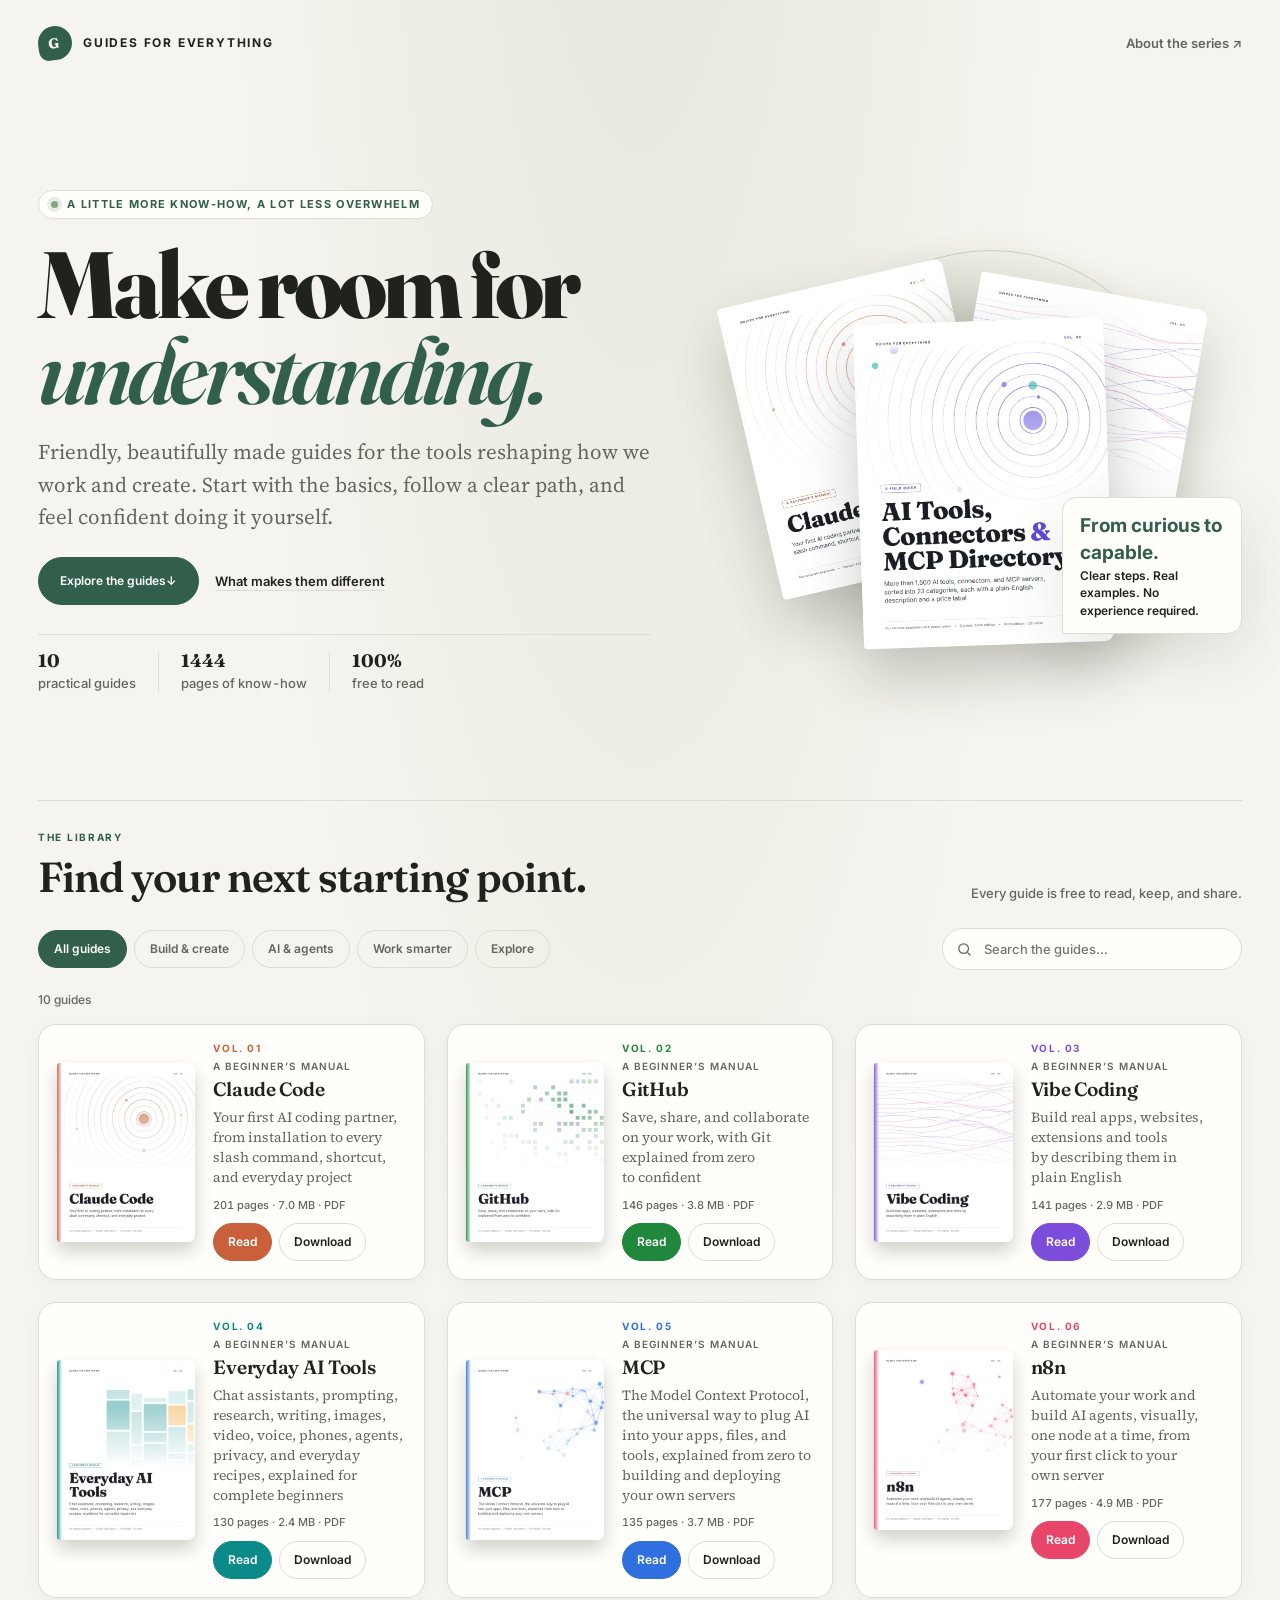
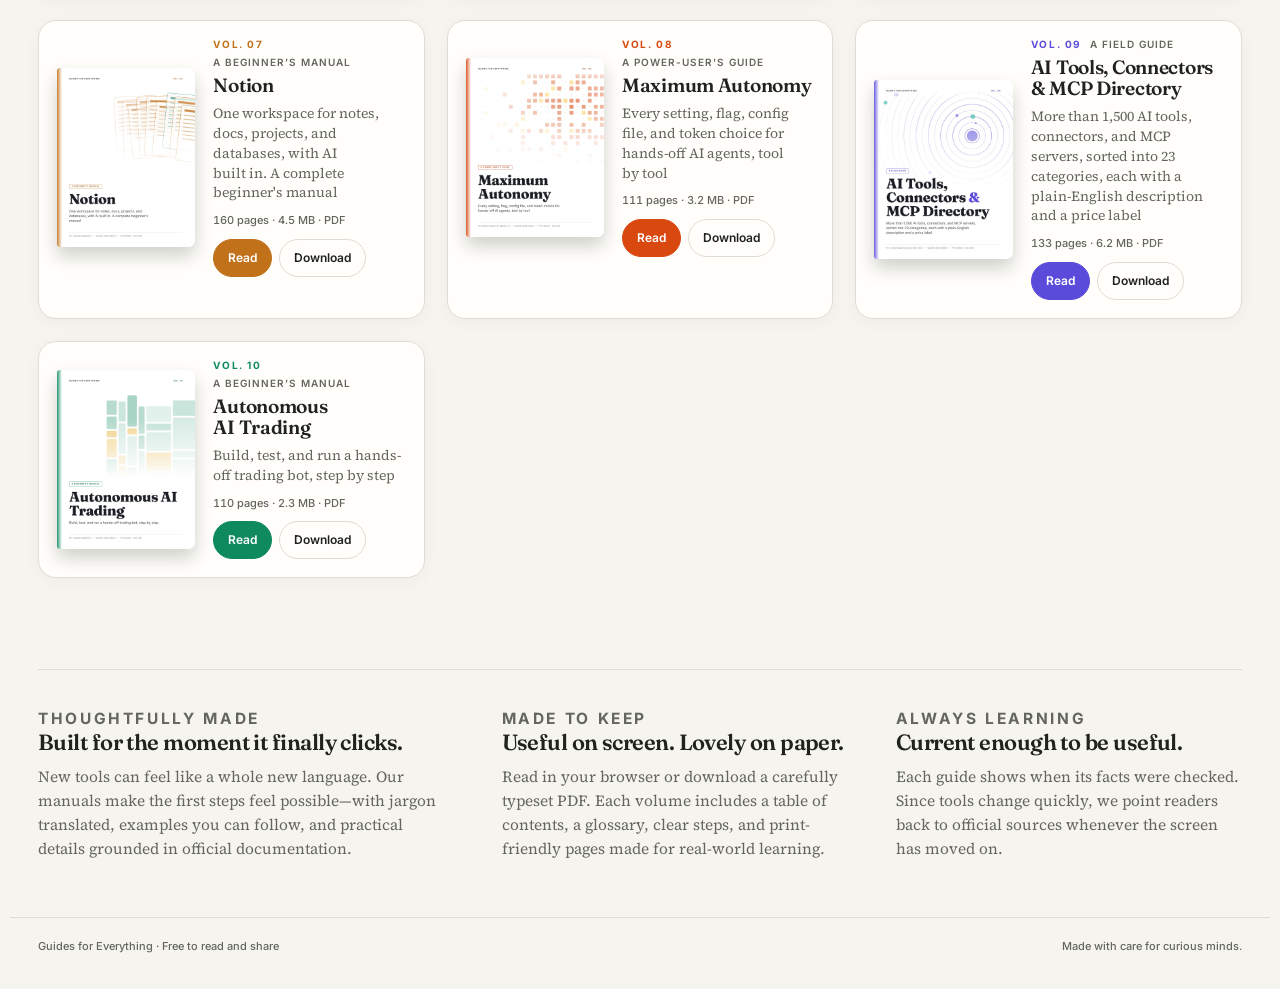
==== index.html @ a927f1b0 "Design a polished manual library site Co-authored-by: Copilot App <223556219+Copilot@users.noreply.g" ====
<!doctype html>
<html lang="en">
<head>
<meta charset="utf-8">
<meta name="viewport" content="width=device-width, initial-scale=1, viewport-fit=cover">
<title>Guides for Everything</title>
<meta name="claude:viewport-fit-sides" content="cover">
<meta name="description" content="Free, print-ready beginner manuals for Claude Code, GitHub, vibe coding, AI tools, MCP, n8n, Notion, autonomous AI trading, and more.">
<link rel="preconnect" href="https://fonts.googleapis.com">
<link rel="preconnect" href="https://fonts.gstatic.com" crossorigin>
<link rel="stylesheet" href="https://fonts.googleapis.com/css2?family=Fraunces:opsz,wght@9..144,600;9..144,800&family=Inter:wght@400;500;600;700&family=Source+Serif+4:opsz,wght@8..60,400;8..60,600&display=swap">
<style>
/* Layout: a bookshop shelf. The printed covers lead, in volume order, over a slim colophon.
   Generated by build.mjs from templates/site.html; edit the template, not index.html. */
:root {
  --paper: #eef0f4;
  --shelf: #ffffff;
  --ink: #15171d;
  --ink-2: #4b5160;
  --rule: #d8dbe3;
  --accent: #3e4fd6;
  --shadow: 0 1px 2px rgba(20, 24, 40, .10), 0 10px 24px -8px rgba(20, 24, 40, .28);
  --display: 'Fraunces', 'Source Serif 4', Georgia, serif;
  --body: 'Source Serif 4', Georgia, serif;
  --ui: 'Inter', system-ui, -apple-system, 'Segoe UI', sans-serif;
  color-scheme: light;
}
@media (prefers-color-scheme: dark) {
  :root:not([data-theme="light"]) {
    --paper: #0f1116; --shelf: #171a22; --ink: #eceef3; --ink-2: #a7adbb; --rule: #2a2f3b; --accent: #8f9bff;
    --shadow: 0 1px 2px rgba(0, 0, 0, .5), 0 14px 30px -10px rgba(0, 0, 0, .8);
    color-scheme: dark;
  }
}
:root[data-theme="dark"] {
  --paper: #0f1116; --shelf: #171a22; --ink: #eceef3; --ink-2: #a7adbb; --rule: #2a2f3b; --accent: #8f9bff;
  --shadow: 0 1px 2px rgba(0, 0, 0, .5), 0 14px 30px -10px rgba(0, 0, 0, .8);
  color-scheme: dark;
}

* { box-sizing: border-box; }
html { -webkit-text-size-adjust: 100%; }
body {
  margin: 0;
  background: var(--paper);
  color: var(--ink);
  font: 400 17px/1.55 var(--body);
}
a { color: inherit; }
.wrap {
  max-width: 1180px;
  margin: 0 auto;
  padding-left: max(20px, env(safe-area-inset-left, 0px));
  padding-right: max(20px, env(safe-area-inset-right, 0px));
}

/* ---------------------------------------------------------------- header */
.masthead { padding-block: 56px 28px; display: grid; gap: 18px; }
.series {
  margin: 0;
  font: 700 12px/1 var(--ui);
  letter-spacing: .22em;
  text-transform: uppercase;
  color: var(--accent);
}
h1 {
  margin: 0;
  font: 800 clamp(40px, 7vw, 76px)/.98 var(--display);
  letter-spacing: -.02em;
  text-wrap: balance;
}
.lede { margin: 0; max-width: 40em; font-size: 19px; color: var(--ink-2); text-wrap: pretty; }
.colophon-line {
  display: flex; flex-wrap: wrap; gap: 6px 18px;
  margin: 6px 0 0; padding: 0; list-style: none;
  font: 500 13px/1.4 var(--ui); color: var(--ink-2);
  font-variant-numeric: tabular-nums;
}
.colophon-line li { display: flex; align-items: center; gap: 8px; }
.colophon-line li + li::before { content: ''; width: 4px; height: 4px; border-radius: 50%; background: var(--rule); margin-right: 10px; }
.colophon-line b { color: var(--ink); font-weight: 700; }

/* ----------------------------------------------------------------- shelf */
.shelf-head {
  display: flex; align-items: baseline; justify-content: space-between; gap: 12px; flex-wrap: wrap;
  padding-top: 18px; border-top: 1px solid var(--rule);
}
h2 { margin: 0; font: 600 22px/1.2 var(--display); }
.shelf-note { margin: 0; font: 500 13px/1.4 var(--ui); color: var(--ink-2); }
.shelf {
  list-style: none; margin: 22px 0 0; padding: 0;
  display: grid; gap: 48px 36px;
  grid-template-columns: repeat(3, minmax(0, 1fr));
}
.book { display: grid; gap: 14px; align-content: start; min-width: 0; }
.cover {
  display: block; position: relative;
  aspect-ratio: 8.5 / 11; max-width: 100%;
  border-radius: 3px 5px 5px 3px;
  overflow: hidden;
  box-shadow: var(--shadow);
  transition: transform .25s ease, box-shadow .25s ease;
}
.cover::before {
  /* the booklet's spine edge, in the manual's own colour */
  content: ''; position: absolute; inset: 0 auto 0 0; width: 5px;
  background: linear-gradient(to right, var(--book), transparent);
  opacity: .9;
}
.cover img { display: block; width: 100%; height: 100%; object-fit: cover; }
.cover:hover, .cover:focus-visible { transform: translateY(-4px) rotate(-.6deg); }
.cover:focus-visible { outline: 3px solid var(--book); outline-offset: 4px; }
.book-text { display: grid; gap: 6px; }
.vol {
  margin: 0; display: flex; gap: 10px; align-items: baseline;
  font: 700 11.5px/1 var(--ui); letter-spacing: .16em; text-transform: uppercase;
  color: var(--book);
}
.vol span { color: var(--ink-2); font-weight: 600; letter-spacing: .1em; }
h3 { margin: 0; font: 600 23px/1.15 var(--display); text-wrap: balance; }
.sub { margin: 0; font-size: 15.5px; line-height: 1.45; color: var(--ink-2); text-wrap: pretty; }
.meta { margin: 2px 0 0; font: 500 12.5px/1.4 var(--ui); color: var(--ink-2); font-variant-numeric: tabular-nums; }
.actions { display: flex; gap: 8px; flex-wrap: wrap; margin-top: 6px; }
.btn {
  display: inline-flex; align-items: center; justify-content: center;
  min-height: 38px; padding: 0 16px;
  border-radius: 999px;
  border: 1.5px solid var(--rule);
  background: var(--shelf);
  font: 600 14px/1 var(--ui);
  text-decoration: none;
  transition: border-color .15s ease, background .15s ease;
}
.btn:hover { border-color: var(--book); }
.btn.primary { background: var(--book); border-color: var(--book); color: #fff; }
.btn.primary:hover { filter: brightness(1.08); }
.btn:focus-visible { outline: 3px solid var(--book); outline-offset: 2px; }

/* ------------------------------------------------------------- colophon */
.notes {
  margin-top: 72px; padding-block: 36px 56px;
  border-top: 1px solid var(--rule);
  display: grid; gap: 28px 48px;
  grid-template-columns: repeat(auto-fit, minmax(260px, 1fr));
}
.notes section { min-width: 0; }
.notes h2 { font-size: 19px; margin-bottom: 8px; }
.notes p, .notes li { margin: 0; font-size: 15.5px; color: var(--ink-2); }
.notes ul { margin: 0; padding-left: 1.1em; display: grid; gap: 4px; }
code {
  font: 500 .86em/1 ui-monospace, 'SFMono-Regular', Menlo, Consolas, monospace;
  background: var(--shelf); border: 1px solid var(--rule); border-radius: 4px; padding: .12em .38em;
  overflow-wrap: anywhere;
}
.foot { padding-block: 0 40px; font: 500 12.5px/1.5 var(--ui); color: var(--ink-2); }

@media (max-width: 640px) {
  /* phones: a list, cover beside its details */
  .masthead { padding-block: 36px 20px; }
  .shelf { grid-template-columns: minmax(0, 1fr); gap: 28px; }
  .book { grid-template-columns: 112px minmax(0, 1fr); gap: 16px; align-items: start; }
  h3 { font-size: 20px; }
  .sub { font-size: 14.5px; }
  .vol { white-space: nowrap; }
  .vol span { display: none; }
  .colophon-line li + li::before { display: none; }
  .btn { padding: 0 14px; min-height: 36px; font-size: 13.5px; }
}
@media (prefers-reduced-motion: reduce) {
  .cover, .btn { transition: none; }
  .cover:hover, .cover:focus-visible { transform: none; }
}

/* A quiet, editorial reading room for the library. */
:root {
  --paper: #f6f4ef; --shelf: #fffefa; --ink: #20221d; --ink-2: #64665e;
  --rule: #deddd4; --accent: #315f4c; --accent-soft: #e5ede6;
  --shadow: 0 18px 60px rgba(39, 47, 37, .12);
}
@media (prefers-color-scheme: dark) {
  :root:not([data-theme="light"]) {
    --paper: #171b17; --shelf: #20251f; --ink: #f0efe5; --ink-2: #b3b7a9;
    --rule: #394238; --accent: #a5c8a9; --accent-soft: #29392e;
    --shadow: 0 18px 60px rgba(0, 0, 0, .34);
  }
}
:root[data-theme="dark"] {
  --paper: #171b17; --shelf: #20251f; --ink: #f0efe5; --ink-2: #b3b7a9;
  --rule: #394238; --accent: #a5c8a9; --accent-soft: #29392e;
  --shadow: 0 18px 60px rgba(0, 0, 0, .34);
}
html { scroll-behavior: smooth; scroll-padding-top: 24px; }
body { background-image: radial-gradient(ellipse at 50% -18%, rgba(174,192,161,.25), transparent 48%); }
.wrap { max-width: 1260px; padding-inline: max(28px, env(safe-area-inset-left, 0px)); }
.masthead { padding-block: 26px 54px; }
.topbar { display:flex; justify-content:space-between; align-items:center; gap:24px; }
.brand { display:inline-flex; align-items:center; gap:11px; text-decoration:none; font:700 12px/1 var(--ui); letter-spacing:.15em; text-transform:uppercase; }
.brand-mark { display:grid; place-items:center; width:34px; height:34px; border-radius:50% 50% 50% 10px; background:var(--accent); color:#fff; font:800 14px/1 var(--display); transform:rotate(-8deg); }
.top-link { color:var(--ink-2); font:600 13px/1 var(--ui); text-decoration:none; }
.top-link:hover { color:var(--accent); }
.hero { display:grid; grid-template-columns:minmax(0,1.1fr) minmax(300px,.9fr); align-items:center; gap:clamp(36px,7vw,100px); padding-block:clamp(56px,9vw,112px) 54px; }
.hero-copy { display:grid; gap:23px; align-content:center; }
.series { display:inline-flex; align-items:center; gap:9px; width:fit-content; margin:0; padding:8px 12px; border:1px solid var(--rule); border-radius:999px; background:var(--shelf); font:700 11px/1 var(--ui); letter-spacing:.12em; text-transform:uppercase; color:var(--accent); }
.series::before { content:''; width:7px; height:7px; border-radius:50%; background:#83a878; box-shadow:0 0 0 4px var(--accent-soft); }
h1 { max-width:780px; font-size:clamp(50px,7.4vw,94px); line-height:.91; letter-spacing:-.045em; }
.hero h1 em { color:var(--accent); font-weight:600; }
.lede { max-width:35em; font:400 clamp(18px,1.7vw,21px)/1.55 var(--body); }
.hero-actions { display:flex; align-items:center; gap:16px; flex-wrap:wrap; }
.hero-actions .btn { min-height:48px; padding-inline:21px; }
.hero-actions .btn.primary { color:#fff; background:var(--accent); border-color:var(--accent); }
.text-link { font:600 13px/1.4 var(--ui); text-decoration-color:var(--rule); text-underline-offset:4px; }
.text-link:hover { color:var(--accent); }
.colophon-line { gap:0; margin-top:6px; padding-top:17px; border-top:1px solid var(--rule); }
.colophon-line li { display:grid; gap:4px; padding-inline:22px; }
.colophon-line li:first-child { padding-left:0; }
.colophon-line li+li { border-left:1px solid var(--rule); }
.colophon-line li::before { display:none; }
.colophon-line b { color:var(--ink); font:700 18px/1 var(--display); font-variant-numeric:tabular-nums; }
.hero-art { position:relative; display:grid; place-items:center; min-height:460px; isolation:isolate; }
.hero-art::before { content:''; position:absolute; z-index:-1; width:min(36vw,430px); aspect-ratio:1; border-radius:50%; background:radial-gradient(circle,rgba(177,198,167,.5),rgba(177,198,167,.12) 60%,transparent 70%); }
.hero-art::after { content:''; position:absolute; z-index:-1; width:min(32vw,380px); aspect-ratio:1; border:1px solid rgba(92,117,83,.25); border-radius:50%; }
.hero-book { position:absolute; width:min(55%,230px); aspect-ratio:8.5/11; overflow:hidden; border-radius:4px 9px 9px 4px; background:var(--shelf); box-shadow:0 28px 58px rgba(30,42,27,.24); }
.hero-book img { display:block; width:100%; height:100%; object-fit:cover; }
.hero-book.one { z-index:1; transform:translate(-56%,-4%) rotate(-13deg); }
.hero-book.two { z-index:2; transform:translate(34%,-1%) rotate(10deg); }
.hero-book.three { z-index:3; width:min(60%,250px); transform:translate(-3%,13%) rotate(-2deg); }
.art-note { position:absolute; z-index:4; right:0; bottom:8%; max-width:180px; padding:14px 17px; border:1px solid var(--rule); border-radius:14px 14px 14px 3px; background:var(--shelf); box-shadow:var(--shadow); font:600 12px/1.45 var(--ui); }
.art-note strong { display:block; color:var(--accent); font-size:19px; }
.eyebrow { margin:0 0 9px; color:var(--accent); font:700 10px/1.2 var(--ui); letter-spacing:.17em; text-transform:uppercase; }
.library { padding-block:30px 16px; border-top:1px solid var(--rule); }
.shelf-head { align-items:end; padding:0; border:0; }
h2 { font-size:clamp(28px,4vw,42px); letter-spacing:-.025em; }
.discovery { display:flex; justify-content:space-between; align-items:center; flex-wrap:wrap; gap:18px; padding-block:26px 22px; }
.filters { display:flex; gap:7px; flex-wrap:wrap; }
.filter { min-height:38px; padding:0 15px; border:1px solid var(--rule); border-radius:999px; color:var(--ink-2); background:transparent; font:600 12px/1 var(--ui); cursor:pointer; }
.filter:hover { border-color:var(--accent); color:var(--accent); }
.filter[aria-pressed="true"] { color:var(--shelf); border-color:var(--accent); background:var(--accent); }
.search { position:relative; display:flex; align-items:center; width:min(100%,300px); }
.search svg { position:absolute; left:14px; width:17px; height:17px; color:var(--ink-2); pointer-events:none; }
.search input { width:100%; min-height:42px; padding:0 14px 0 41px; border:1px solid var(--rule); border-radius:999px; color:var(--ink); background:var(--shelf); font:500 13px/1 var(--ui); }
.search input:focus-visible { outline:3px solid var(--accent-soft); outline-offset:2px; border-color:var(--accent); }
.results { min-height:1.4em; margin:0 0 15px; color:var(--ink-2); font:500 12px/1.4 var(--ui); }
.shelf { grid-template-columns:repeat(3,minmax(0,1fr)); gap:22px; margin-top:0; }
.book { display:grid; grid-template-columns:minmax(98px,.72fr) minmax(0,1fr); align-items:center; gap:18px; padding:18px; border:1px solid var(--rule); border-radius:18px; background:var(--shelf); box-shadow:0 4px 18px rgba(38,42,33,.035); transition:border-color .2s ease,transform .2s ease,box-shadow .2s ease; }
.book:hover { border-color:color-mix(in srgb,var(--book) 45%,var(--rule)); transform:translateY(-3px); box-shadow:0 16px 36px rgba(38,42,33,.09); }
.book[hidden] { display:none; }
.cover { align-self:center; border-radius:3px 7px 7px 3px; box-shadow:0 9px 18px rgba(20,26,20,.2); }
.book-text { display:grid; gap:8px; align-content:center; min-width:0; }
.vol { flex-wrap:wrap; gap:8px; font-size:10px; }
h3 { font-size:clamp(18px,1.5vw,23px); line-height:1.1; letter-spacing:-.015em; }
.sub { font-size:14px; line-height:1.42; }
.meta { font-size:11px; }
.actions { gap:7px; margin-top:2px; }
.btn { min-height:38px; padding-inline:14px; border:1px solid var(--rule); background:transparent; font-size:12px; }
.btn:hover { color:var(--book); }
.empty { display:none; padding:40px 20px; border:1px dashed var(--rule); border-radius:16px; color:var(--ink-2); text-align:center; font:500 14px/1.5 var(--ui); }
.empty.is-visible { display:block; }
.notes { grid-template-columns:1.2fr 1fr 1fr; margin-top:75px; padding-block:40px 56px; }
.notes h2 { margin-bottom:10px; font-size:22px; }
.foot { display:flex; justify-content:space-between; gap:12px; flex-wrap:wrap; padding-block:20px 34px; border-top:1px solid var(--rule); font:500 11px/1.5 var(--ui); }
.foot p { margin:0; }
.skip-link { position:absolute; z-index:10; top:10px; left:10px; padding:12px 16px; border-radius:8px; background:var(--ink); color:var(--paper); transform:translateY(-160%); }
.skip-link:focus { transform:translateY(0); }
.sr-only { position:absolute; width:1px; height:1px; padding:0; margin:-1px; overflow:hidden; clip:rect(0,0,0,0); white-space:nowrap; border:0; }
@media (max-width:1040px) {
  .shelf { grid-template-columns:repeat(2,minmax(0,1fr)); }
  .hero { gap:30px; }
  .hero-art { min-height:390px; }
}
@media (max-width:720px) {
  .wrap { padding-inline:max(20px,env(safe-area-inset-left,0px)); }
  .masthead { padding-block:18px 34px; }
  .hero { grid-template-columns:minmax(0,1fr); gap:12px; padding-block:40px 24px; }
  .hero-copy { gap:19px; }
  .hero-art { grid-row:1; min-height:310px; }
  .hero-book { width:min(42%,170px); }
  .hero-book.three { width:min(47%,192px); }
  .hero-art::before { width:min(64vw,330px); }
  .hero-art::after { width:min(56vw,290px); }
  .art-note { right:3%; bottom:3%; }
  .shelf { gap:13px; }
  .book { grid-template-columns:minmax(78px,.55fr) minmax(0,1fr); gap:14px; padding:12px; border-radius:14px; }
  h3 { font-size:20px; }
  .sub { font-size:13px; }
  .colophon-line li { padding-inline:15px; }
  .notes { grid-template-columns:repeat(2,minmax(0,1fr)); }
}
@media (max-width:500px) {
  .wrap { padding-inline:18px; }
  .hero { padding-top:30px; }
  .hero-art { min-height:270px; }
  h1 { font-size:clamp(48px,14vw,70px); }
  .shelf-head { align-items:start; }
  .discovery { align-items:stretch; }
  .filters { flex-wrap:nowrap; max-width:calc(100vw - 36px); overflow-x:auto; padding:2px 2px 6px; scrollbar-width:thin; }
  .filter { flex:0 0 auto; }
  .search { width:100%; }
  .shelf { grid-template-columns:minmax(0,1fr); }
  .book { grid-template-columns:102px minmax(0,1fr); gap:16px; padding:14px; }
  h3 { font-size:21px; }
  .sub { font-size:13.5px; }
  .notes { grid-template-columns:minmax(0,1fr); gap:25px; margin-top:54px; }
  .colophon-line { gap:12px 0; }
  .colophon-line li { padding-inline:11px; }
}
@media (prefers-reduced-motion:reduce) {
  html { scroll-behavior:auto; }
  *,*::before,*::after { transition-duration:.01ms!important; animation-duration:.01ms!important; }
  .cover:hover,.cover:focus-visible,.book:hover { transform:none; }
}
</style>
</head>
<body>
<a class="skip-link" href="#library">Skip to the guide library</a>
<header class="wrap masthead">
  <nav class="topbar" aria-label="Main navigation">
    <a class="brand" href="#" aria-label="Guides for Everything home"><span class="brand-mark" aria-hidden="true">G</span><span>Guides for Everything</span></a>
    <a class="top-link" href="#about">About the series <span aria-hidden="true">↗</span></a>
  </nav>
  <div class="hero">
    <div class="hero-copy">
      <p class="series">A little more know-how, a lot less overwhelm</p>
      <h1>Make room for <em>understanding.</em></h1>
      <p class="lede">Friendly, beautifully made guides for the tools reshaping how we work and create. Start with the basics, follow a clear path, and feel confident doing it yourself.</p>
      <div class="hero-actions">
        <a class="btn primary" href="#library">Explore the guides <span aria-hidden="true">↓</span></a>
        <a class="text-link" href="#about">What makes them different</a>
      </div>
      <ul class="colophon-line" aria-label="About this edition">
        <li><b>10</b><span>practical guides</span></li>
        <li><b>1444</b><span>pages of know-how</span></li>
        <li><b>100%</b><span>free to read</span></li>
      </ul>
    </div>
    <div class="hero-art" aria-hidden="true">
      <div class="hero-book one"><img src="output/covers/claude-code.jpg" alt="" width="816" height="1056"></div>
      <div class="hero-book two"><img src="output/covers/vibe-coding.jpg" alt="" width="816" height="1056"></div>
      <div class="hero-book three"><img src="output/covers/ai-tools-directory.jpg" alt="" width="816" height="1056"></div>
      <div class="art-note"><strong>From curious to capable.</strong> Clear steps. Real examples. No experience required.</div>
    </div>
  </div>
</header>

<main class="wrap">
  <section class="library" id="library" aria-labelledby="library-title">
    <p class="eyebrow">The library</p>
    <div class="shelf-head">
      <h2 id="library-title">Find your next starting point.</h2>
      <p class="shelf-note">Every guide is free to read, keep, and share.</p>
    </div>
    <div class="discovery">
      <div class="filters" role="group" aria-label="Filter manuals by topic">
<button class="filter" type="button" data-filter="all" aria-pressed="true">All guides</button>
<button class="filter" type="button" data-filter="Build &amp; create" aria-pressed="false">Build &amp; create</button>
<button class="filter" type="button" data-filter="AI &amp; agents" aria-pressed="false">AI &amp; agents</button>
<button class="filter" type="button" data-filter="Work smarter" aria-pressed="false">Work smarter</button>
<button class="filter" type="button" data-filter="Explore" aria-pressed="false">Explore</button>
      </div>
      <label class="search">
        <span class="sr-only">Search guides</span>
        <svg viewBox="0 0 24 24" fill="none" stroke="currentColor" stroke-width="1.8" aria-hidden="true"><circle cx="10.8" cy="10.8" r="6.8"></circle><path d="m16 16 4.2 4.2"></path></svg>
        <input id="guide-search" type="search" placeholder="Search the guides…" autocomplete="off">
      </label>
    </div>
    <p class="results" id="guide-results" role="status" aria-live="polite"></p>
    <ol class="shelf">
<li class="book" style="--book: #C8603C" data-topic="Build &amp; create" data-search="claude code your first ai coding partner, from installation to every slash command, shortcut, and everyday project build &amp; create vol 1">
  <a class="cover" href="output/claude-code.pdf" aria-label="Open Claude Code (PDF)"><img src="output/covers/claude-code.jpg" alt="Cover of Claude Code" width="816" height="1056" loading="lazy"></a>
  <div class="book-text">
    <p class="vol">Vol. 01<span>A Beginner’s Manual</span></p>
    <h3>Claude Code</h3>
    <p class="sub">Your first AI coding partner, from installation to every slash command, shortcut, and everyday project</p>
    <p class="meta">201 pages · 7.0 MB · PDF</p>
    <div class="actions">
      <a class="btn primary" href="output/claude-code.pdf">Read</a>
      <a class="btn" href="output/claude-code.pdf" download>Download</a>
    </div>
  </div>
</li>
<li class="book" style="--book: #1F883D" data-topic="Build &amp; create" data-search="github save, share, and collaborate on your work, with git explained from zero to confident build &amp; create vol 2">
  <a class="cover" href="output/github.pdf" aria-label="Open GitHub (PDF)"><img src="output/covers/github.jpg" alt="Cover of GitHub" width="816" height="1056" loading="lazy"></a>
  <div class="book-text">
    <p class="vol">Vol. 02<span>A Beginner’s Manual</span></p>
    <h3>GitHub</h3>
    <p class="sub">Save, share, and collaborate on your work, with Git explained from zero to confident</p>
    <p class="meta">146 pages · 3.8 MB · PDF</p>
    <div class="actions">
      <a class="btn primary" href="output/github.pdf">Read</a>
      <a class="btn" href="output/github.pdf" download>Download</a>
    </div>
  </div>
</li>
<li class="book" style="--book: #7C4DDB" data-topic="Build &amp; create" data-search="vibe coding build real apps, websites, extensions and tools by describing them in plain english build &amp; create vol 3">
  <a class="cover" href="output/vibe-coding.pdf" aria-label="Open Vibe Coding (PDF)"><img src="output/covers/vibe-coding.jpg" alt="Cover of Vibe Coding" width="816" height="1056" loading="lazy"></a>
  <div class="book-text">
    <p class="vol">Vol. 03<span>A Beginner’s Manual</span></p>
    <h3>Vibe Coding</h3>
    <p class="sub">Build real apps, websites, extensions and tools by describing them in plain English</p>
    <p class="meta">141 pages · 2.9 MB · PDF</p>
    <div class="actions">
      <a class="btn primary" href="output/vibe-coding.pdf">Read</a>
      <a class="btn" href="output/vibe-coding.pdf" download>Download</a>
    </div>
  </div>
</li>
<li class="book" style="--book: #0B8A8A" data-topic="AI &amp; agents" data-search="everyday ai tools chat assistants, prompting, research, writing, images, video, voice, phones, agents, privacy, and everyday recipes, explained for complete beginners ai &amp; agents vol 4">
  <a class="cover" href="output/ai-tools.pdf" aria-label="Open Everyday AI Tools (PDF)"><img src="output/covers/ai-tools.jpg" alt="Cover of Everyday AI Tools" width="816" height="1056" loading="lazy"></a>
  <div class="book-text">
    <p class="vol">Vol. 04<span>A Beginner’s Manual</span></p>
    <h3>Everyday AI Tools</h3>
    <p class="sub">Chat assistants, prompting, research, writing, images, video, voice, phones, agents, privacy, and everyday recipes, explained for complete beginners</p>
    <p class="meta">130 pages · 2.4 MB · PDF</p>
    <div class="actions">
      <a class="btn primary" href="output/ai-tools.pdf">Read</a>
      <a class="btn" href="output/ai-tools.pdf" download>Download</a>
    </div>
  </div>
</li>
<li class="book" style="--book: #2F6FDE" data-topic="AI &amp; agents" data-search="mcp the model context protocol, the universal way to plug ai into your apps, files, and tools, explained from zero to building and deploying your own servers ai &amp; agents vol 5">
  <a class="cover" href="output/mcp.pdf" aria-label="Open MCP (PDF)"><img src="output/covers/mcp.jpg" alt="Cover of MCP" width="816" height="1056" loading="lazy"></a>
  <div class="book-text">
    <p class="vol">Vol. 05<span>A Beginner’s Manual</span></p>
    <h3>MCP</h3>
    <p class="sub">The Model Context Protocol, the universal way to plug AI into your apps, files, and tools, explained from zero to building and deploying your own servers</p>
    <p class="meta">135 pages · 3.7 MB · PDF</p>
    <div class="actions">
      <a class="btn primary" href="output/mcp.pdf">Read</a>
      <a class="btn" href="output/mcp.pdf" download>Download</a>
    </div>
  </div>
</li>
<li class="book" style="--book: #E8456B" data-topic="Work smarter" data-search="n8n automate your work and build ai agents, visually, one node at a time, from your first click to your own server work smarter vol 6">
  <a class="cover" href="output/n8n.pdf" aria-label="Open n8n (PDF)"><img src="output/covers/n8n.jpg" alt="Cover of n8n" width="816" height="1056" loading="lazy"></a>
  <div class="book-text">
    <p class="vol">Vol. 06<span>A Beginner’s Manual</span></p>
    <h3>n8n</h3>
    <p class="sub">Automate your work and build AI agents, visually, one node at a time, from your first click to your own server</p>
    <p class="meta">177 pages · 4.9 MB · PDF</p>
    <div class="actions">
      <a class="btn primary" href="output/n8n.pdf">Read</a>
      <a class="btn" href="output/n8n.pdf" download>Download</a>
    </div>
  </div>
</li>
<li class="book" style="--book: #C2711B" data-topic="Work smarter" data-search="notion one workspace for notes, docs, projects, and databases, with ai built in. a complete beginner's manual work smarter vol 7">
  <a class="cover" href="output/notion.pdf" aria-label="Open Notion (PDF)"><img src="output/covers/notion.jpg" alt="Cover of Notion" width="816" height="1056" loading="lazy"></a>
  <div class="book-text">
    <p class="vol">Vol. 07<span>A Beginner’s Manual</span></p>
    <h3>Notion</h3>
    <p class="sub">One workspace for notes, docs, projects, and databases, with AI built in. A complete beginner's manual</p>
    <p class="meta">160 pages · 4.5 MB · PDF</p>
    <div class="actions">
      <a class="btn primary" href="output/notion.pdf">Read</a>
      <a class="btn" href="output/notion.pdf" download>Download</a>
    </div>
  </div>
</li>
<li class="book" style="--book: #D9480F" data-topic="AI &amp; agents" data-search="maximum autonomy every setting, flag, config file, and token choice for hands-off ai agents, tool by tool ai &amp; agents vol 8">
  <a class="cover" href="output/maximum-autonomy.pdf" aria-label="Open Maximum Autonomy (PDF)"><img src="output/covers/maximum-autonomy.jpg" alt="Cover of Maximum Autonomy" width="816" height="1056" loading="lazy"></a>
  <div class="book-text">
    <p class="vol">Vol. 08<span>A Power-User's Guide</span></p>
    <h3>Maximum Autonomy</h3>
    <p class="sub">Every setting, flag, config file, and token choice for hands-off AI agents, tool by tool</p>
    <p class="meta">111 pages · 3.2 MB · PDF</p>
    <div class="actions">
      <a class="btn primary" href="output/maximum-autonomy.pdf">Read</a>
      <a class="btn" href="output/maximum-autonomy.pdf" download>Download</a>
    </div>
  </div>
</li>
<li class="book" style="--book: #5B4BDB" data-topic="AI &amp; agents" data-search="ai tools, connectors &amp; mcp directory more than 1,500 ai tools, connectors, and mcp servers, sorted into 23 categories, each with a plain-english description and a price label ai &amp; agents vol 9">
  <a class="cover" href="output/ai-tools-directory.pdf" aria-label="Open AI Tools, Connectors &amp; MCP Directory (PDF)"><img src="output/covers/ai-tools-directory.jpg" alt="Cover of AI Tools, Connectors &amp; MCP Directory" width="816" height="1056" loading="lazy"></a>
  <div class="book-text">
    <p class="vol">Vol. 09<span>A Field Guide</span></p>
    <h3>AI Tools, Connectors &amp; MCP Directory</h3>
    <p class="sub">More than 1,500 AI tools, connectors, and MCP servers, sorted into 23 categories, each with a plain-English description and a price label</p>
    <p class="meta">133 pages · 6.2 MB · PDF</p>
    <div class="actions">
      <a class="btn primary" href="output/ai-tools-directory.pdf">Read</a>
      <a class="btn" href="output/ai-tools-directory.pdf" download>Download</a>
    </div>
  </div>
</li>
<li class="book" style="--book: #0F8A5F" data-topic="Explore" data-search="autonomous ai trading build, test, and run a hands-off trading bot, step by step explore vol 10">
  <a class="cover" href="output/ai-trading.pdf" aria-label="Open Autonomous AI Trading (PDF)"><img src="output/covers/ai-trading.jpg" alt="Cover of Autonomous AI Trading" width="816" height="1056" loading="lazy"></a>
  <div class="book-text">
    <p class="vol">Vol. 10<span>A Beginner’s Manual</span></p>
    <h3>Autonomous AI Trading</h3>
    <p class="sub">Build, test, and run a hands-off trading bot, step by step</p>
    <p class="meta">110 pages · 2.3 MB · PDF</p>
    <div class="actions">
      <a class="btn primary" href="output/ai-trading.pdf">Read</a>
      <a class="btn" href="output/ai-trading.pdf" download>Download</a>
    </div>
  </div>
</li>
    </ol>
    <p class="empty" id="guide-empty">No guides match that search yet. Try another title or topic.</p>
  </section>

  <section class="notes" id="about" aria-labelledby="about-title">
    <section>
      <p class="eyebrow">Thoughtfully made</p>
      <h2 id="about-title">Built for the moment it finally clicks.</h2>
      <p>New tools can feel like a whole new language. Our manuals make the first steps feel possible—with jargon translated, examples you can follow, and practical details grounded in official documentation.</p>
    </section>
    <section>
      <p class="eyebrow">Made to keep</p>
      <h2>Useful on screen. Lovely on paper.</h2>
      <p>Read in your browser or download a carefully typeset PDF. Each volume includes a table of contents, a glossary, clear steps, and print-friendly pages made for real-world learning.</p>
    </section>
    <section>
      <p class="eyebrow">Always learning</p>
      <h2>Current enough to be useful.</h2>
      <p>Each guide shows when its facts were checked. Since tools change quickly, we point readers back to official sources whenever the screen has moved on.</p>
    </section>
  </section>
</main>

<footer class="wrap foot">
  <p>Guides for Everything · Free to read and share</p>
  <p>Made with care for curious minds.</p>
</footer>
<script>
(() => {
  const search = document.querySelector('#guide-search');
  const cards = [...document.querySelectorAll('.book')];
  const buttons = [...document.querySelectorAll('[data-filter]')];
  const result = document.querySelector('#guide-results');
  const empty = document.querySelector('#guide-empty');
  let activeFilter = 'all';

  function updateGuides() {
    const query = search.value.trim().toLocaleLowerCase();
    let visible = 0;
    for (const card of cards) {
      const matchesText = card.dataset.search.includes(query);
      const matchesFilter = activeFilter === 'all' || card.dataset.topic === activeFilter;
      const show = matchesText && matchesFilter;
      card.hidden = !show;
      if (show) visible++;
    }
    result.textContent = `${visible} ${visible === 1 ? 'guide' : 'guides'}${query ? ` matching “${search.value.trim()}”` : ''}`;
    empty.classList.toggle('is-visible', visible === 0);
  }

  for (const button of buttons) {
    button.addEventListener('click', () => {
      activeFilter = button.dataset.filter;
      for (const other of buttons) other.setAttribute('aria-pressed', String(other === button));
      updateGuides();
    });
  }
  search.addEventListener('input', updateGuides);
  updateGuides();
})();
</script>
</body>
</html>
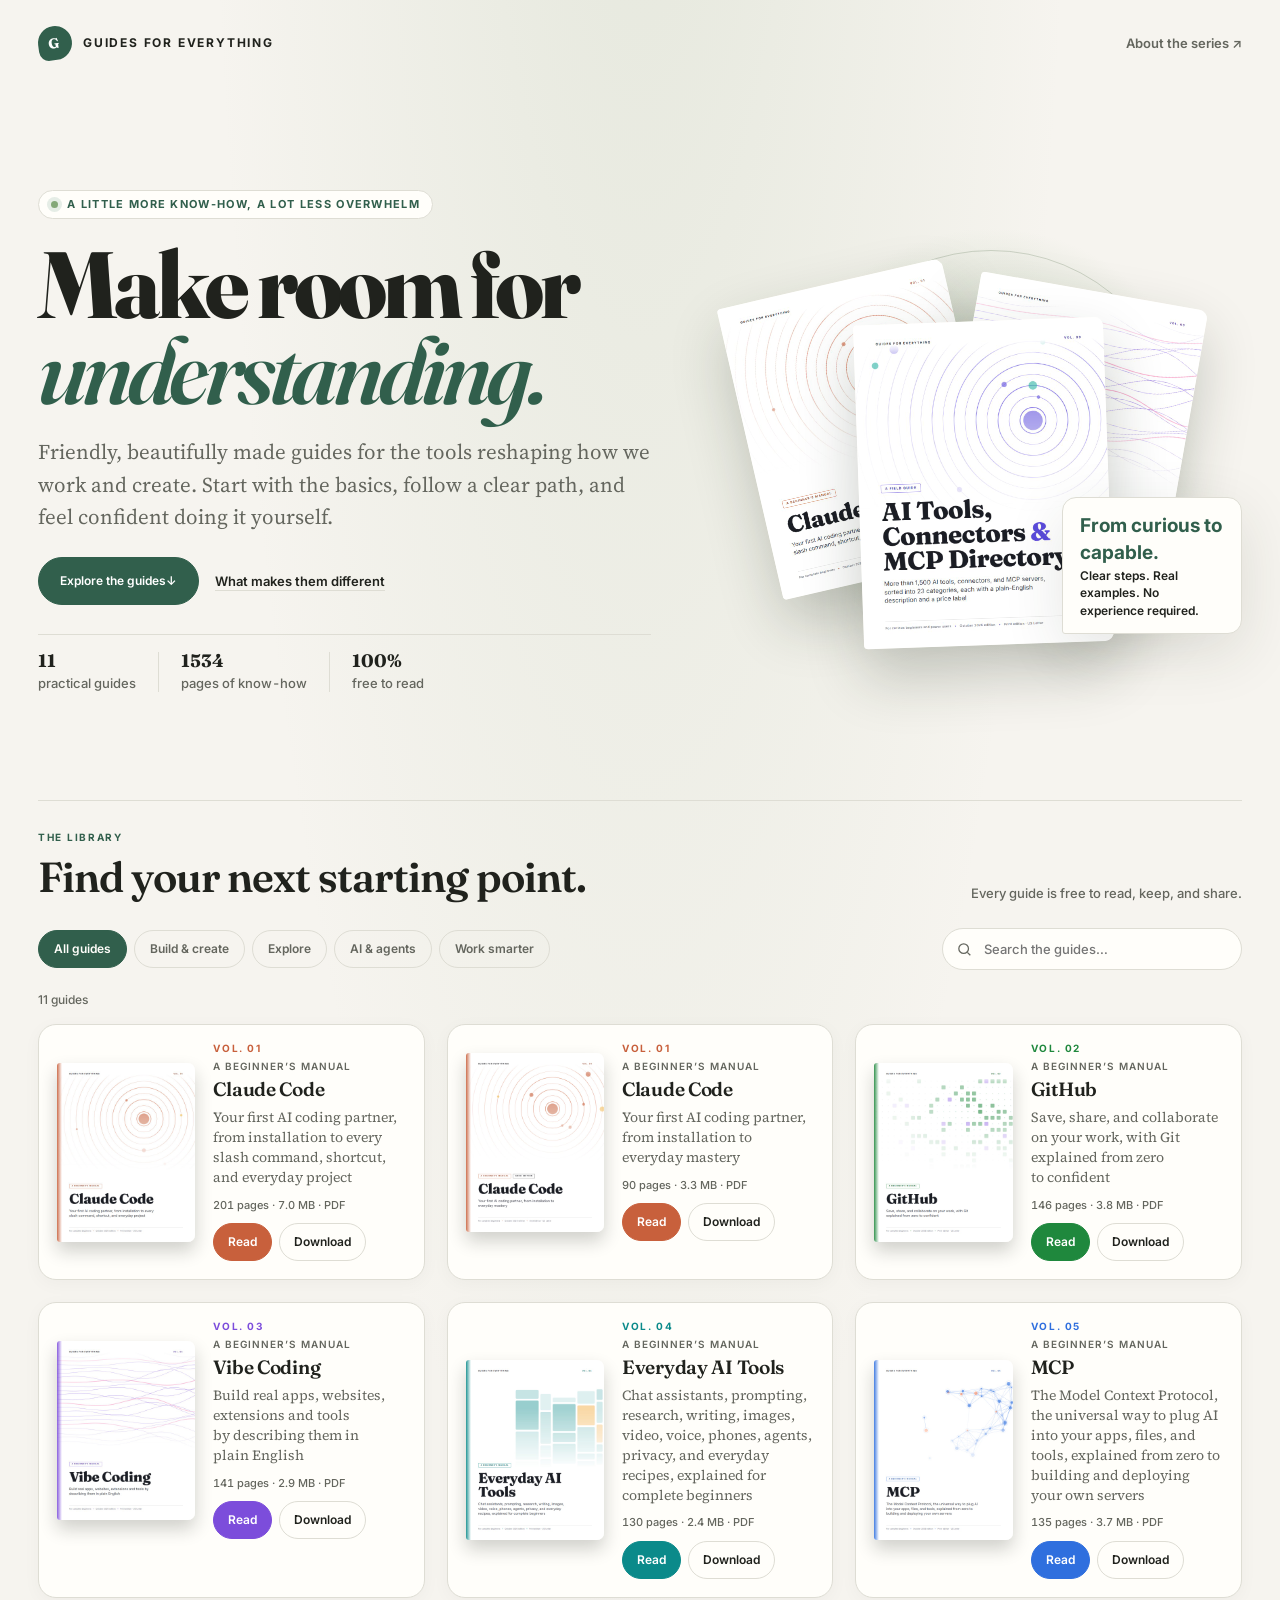
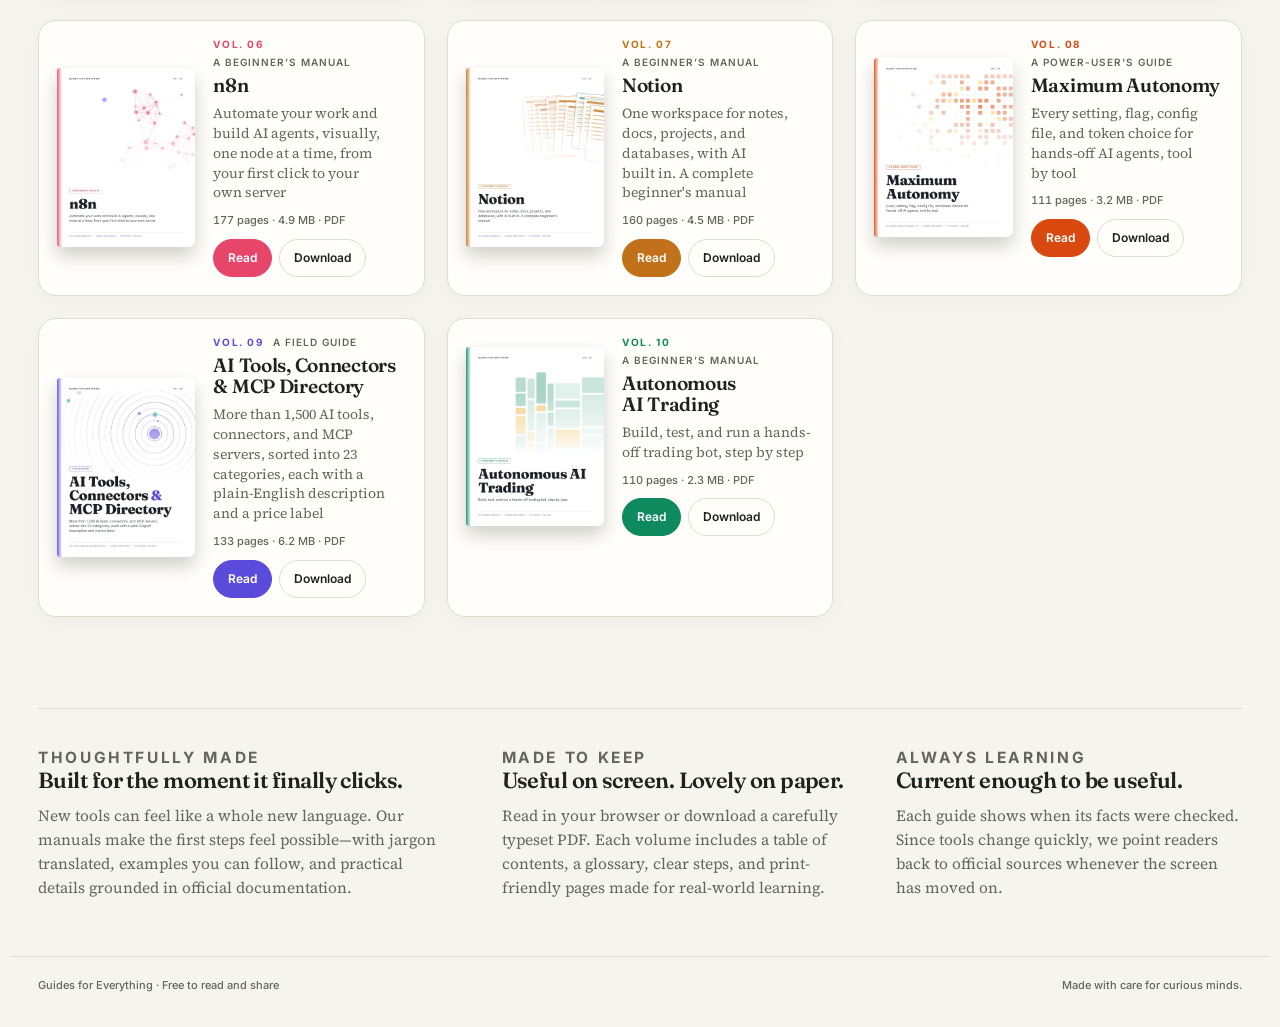
==== commit ac773396: "Merge GuidesForEverything main (Claude PR #4 and #5); keep both editions: Claude Edition at original" ====
--- a/index.html
+++ b/index.html
@@ -327,8 +327,8 @@
         <a class="text-link" href="#about">What makes them different</a>
       </div>
       <ul class="colophon-line" aria-label="About this edition">
-        <li><b>10</b><span>practical guides</span></li>
-        <li><b>1444</b><span>pages of know-how</span></li>
+        <li><b>11</b><span>practical guides</span></li>
+        <li><b>1534</b><span>pages of know-how</span></li>
         <li><b>100%</b><span>free to read</span></li>
       </ul>
     </div>
@@ -352,9 +352,9 @@
       <div class="filters" role="group" aria-label="Filter manuals by topic">
 <button class="filter" type="button" data-filter="all" aria-pressed="true">All guides</button>
 <button class="filter" type="button" data-filter="Build &amp; create" aria-pressed="false">Build &amp; create</button>
+<button class="filter" type="button" data-filter="Explore" aria-pressed="false">Explore</button>
 <button class="filter" type="button" data-filter="AI &amp; agents" aria-pressed="false">AI &amp; agents</button>
 <button class="filter" type="button" data-filter="Work smarter" aria-pressed="false">Work smarter</button>
-<button class="filter" type="button" data-filter="Explore" aria-pressed="false">Explore</button>
       </div>
       <label class="search">
         <span class="sr-only">Search guides</span>
@@ -374,6 +374,19 @@
     <div class="actions">
       <a class="btn primary" href="output/claude-code.pdf">Read</a>
       <a class="btn" href="output/claude-code.pdf" download>Download</a>
+    </div>
+  </div>
+</li>
+<li class="book" style="--book: #C8603C" data-topic="Explore" data-search="claude code your first ai coding partner, from installation to everyday mastery explore vol 1">
+  <a class="cover" href="output/claude-code-grok.pdf" aria-label="Open Claude Code (PDF)"><img src="output/covers/claude-code-grok.jpg" alt="Cover of Claude Code" width="816" height="1056" loading="lazy"></a>
+  <div class="book-text">
+    <p class="vol">Vol. 01<span>A Beginner’s Manual</span></p>
+    <h3>Claude Code</h3>
+    <p class="sub">Your first AI coding partner, from installation to everyday mastery</p>
+    <p class="meta">90 pages · 3.3 MB · PDF</p>
+    <div class="actions">
+      <a class="btn primary" href="output/claude-code-grok.pdf">Read</a>
+      <a class="btn" href="output/claude-code-grok.pdf" download>Download</a>
     </div>
   </div>
 </li>
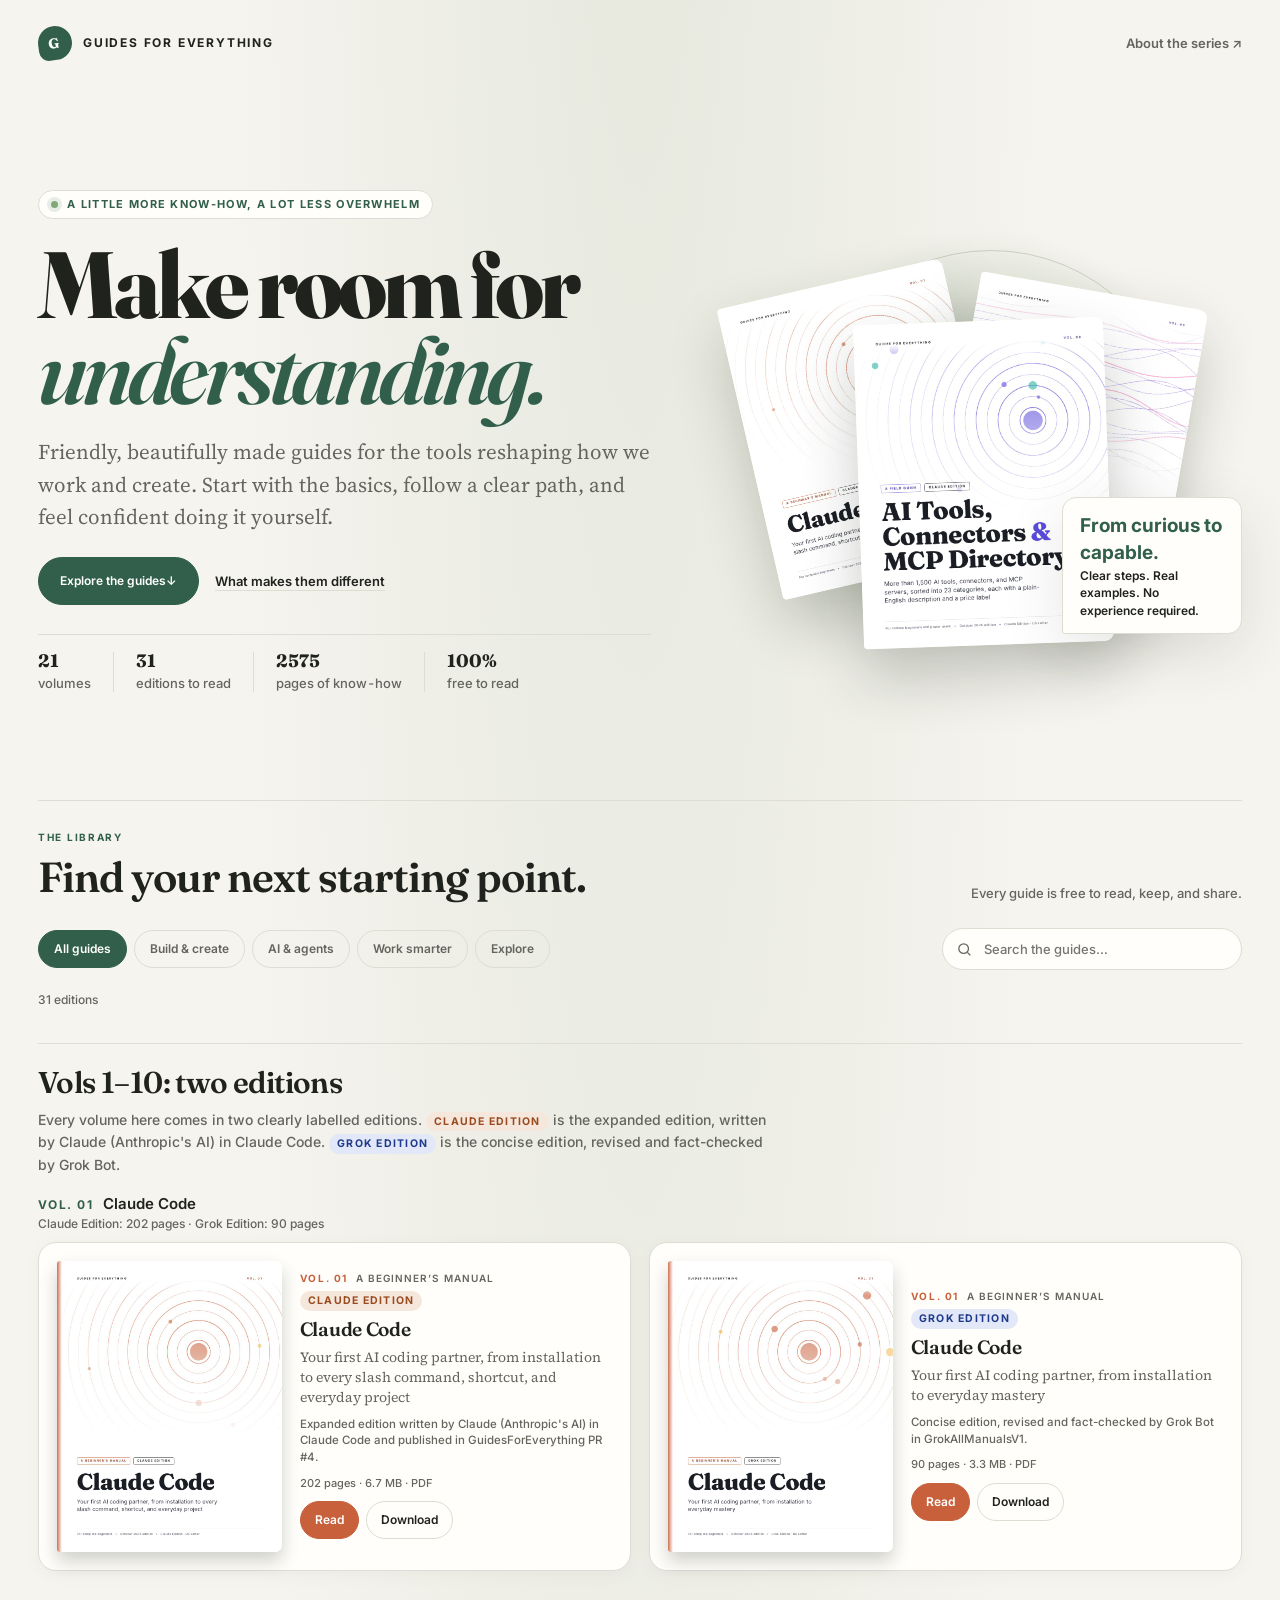
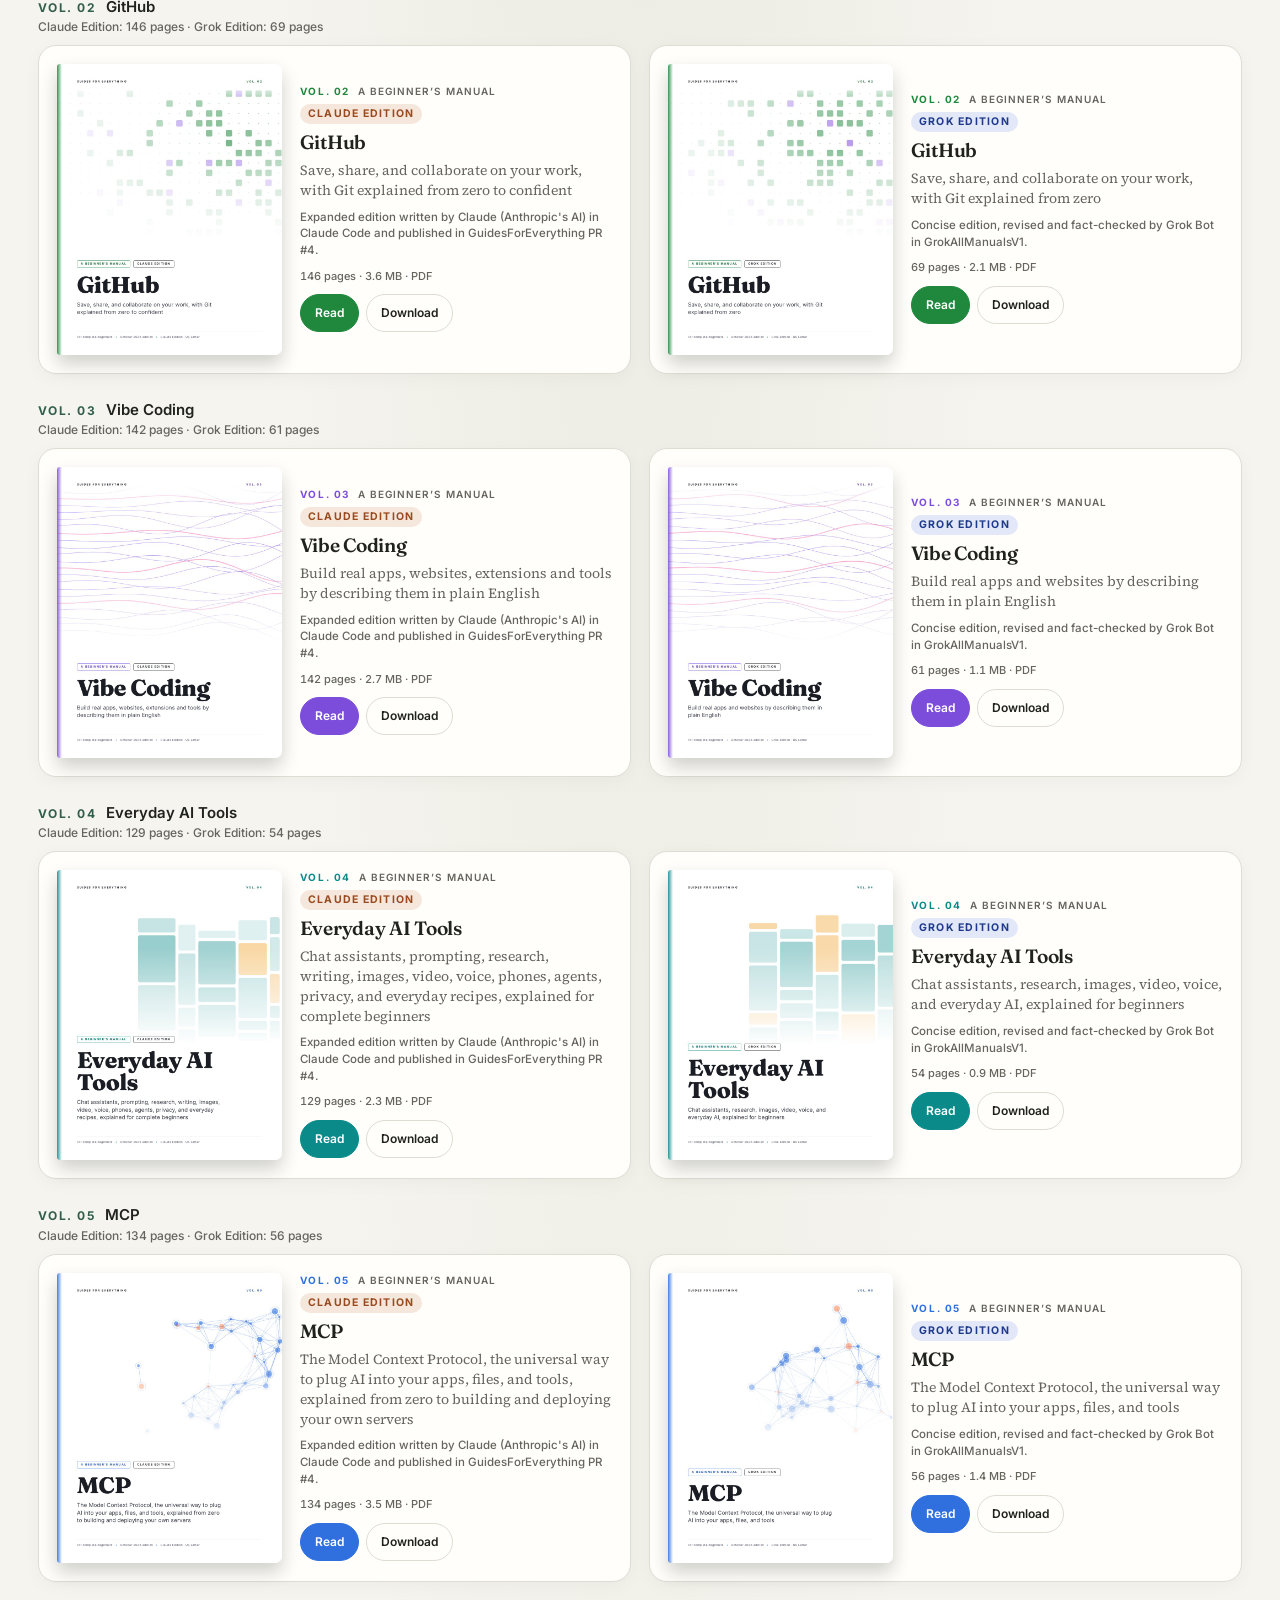
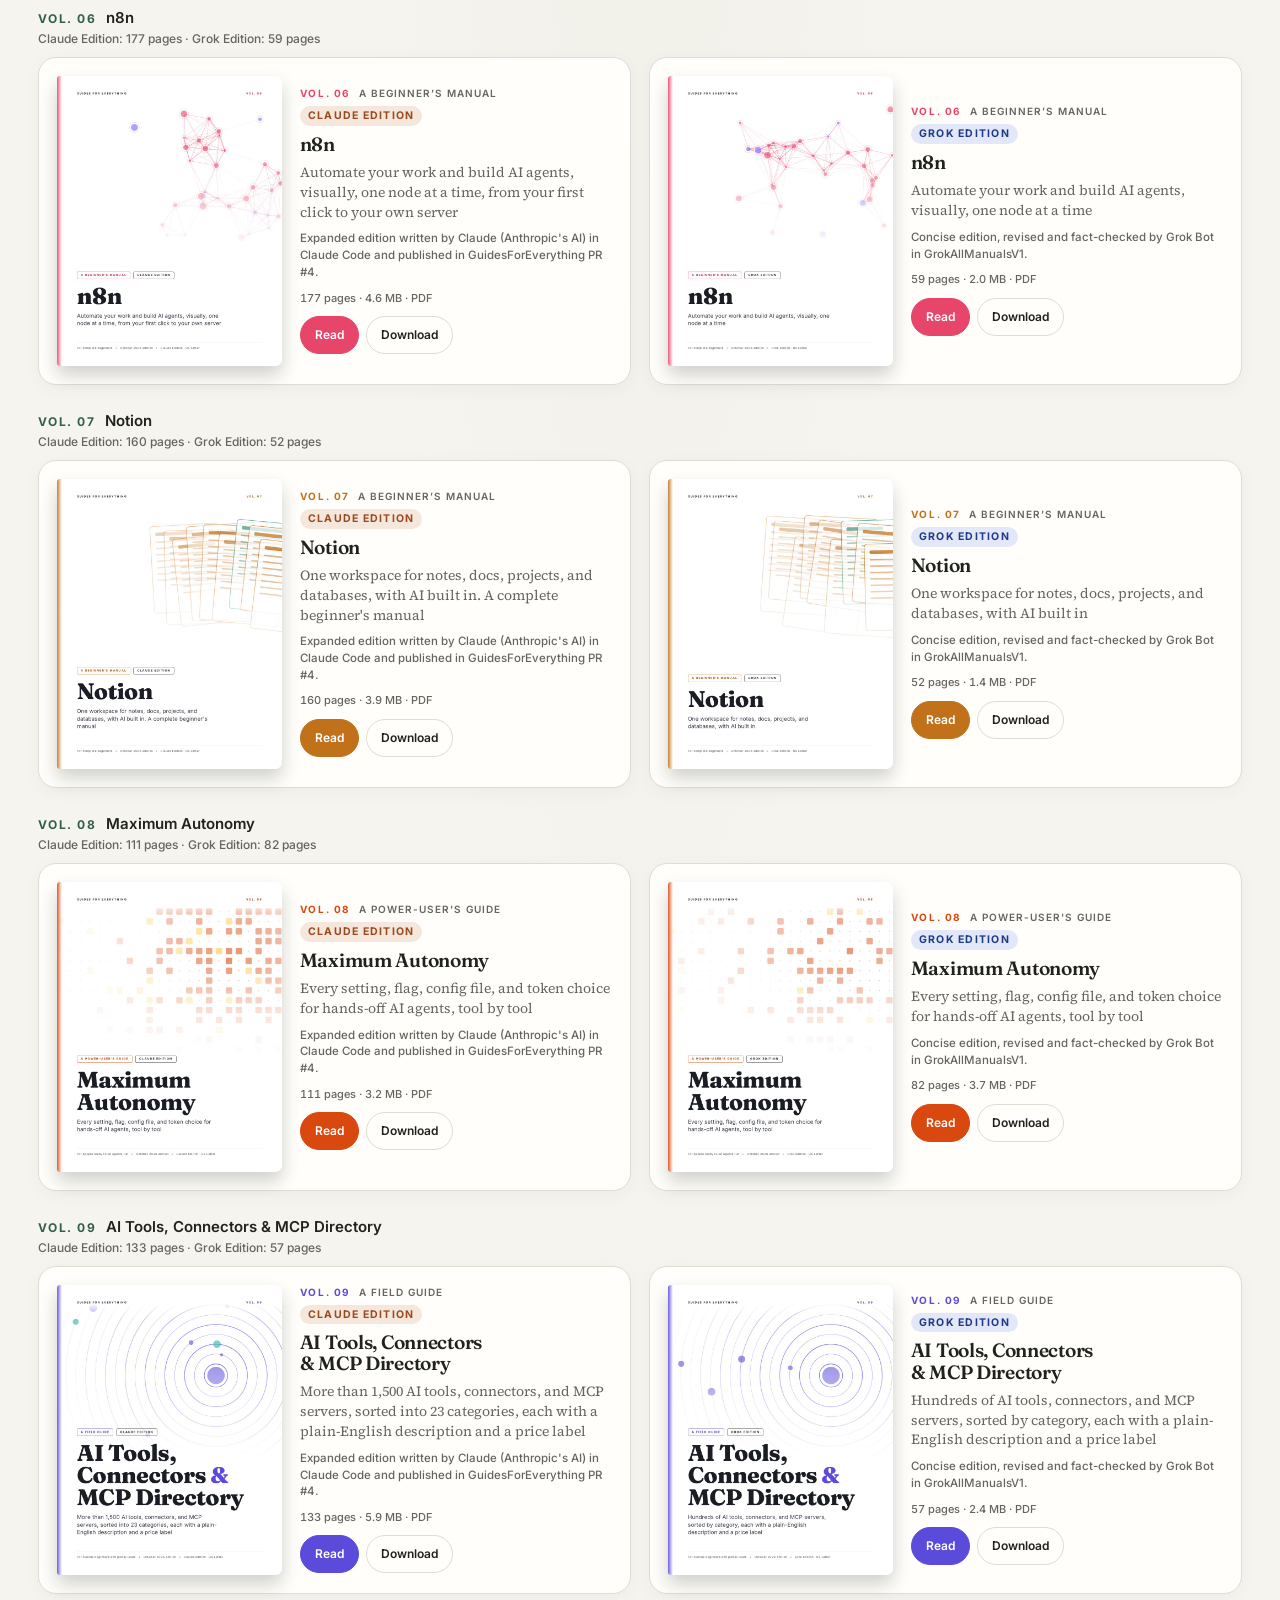
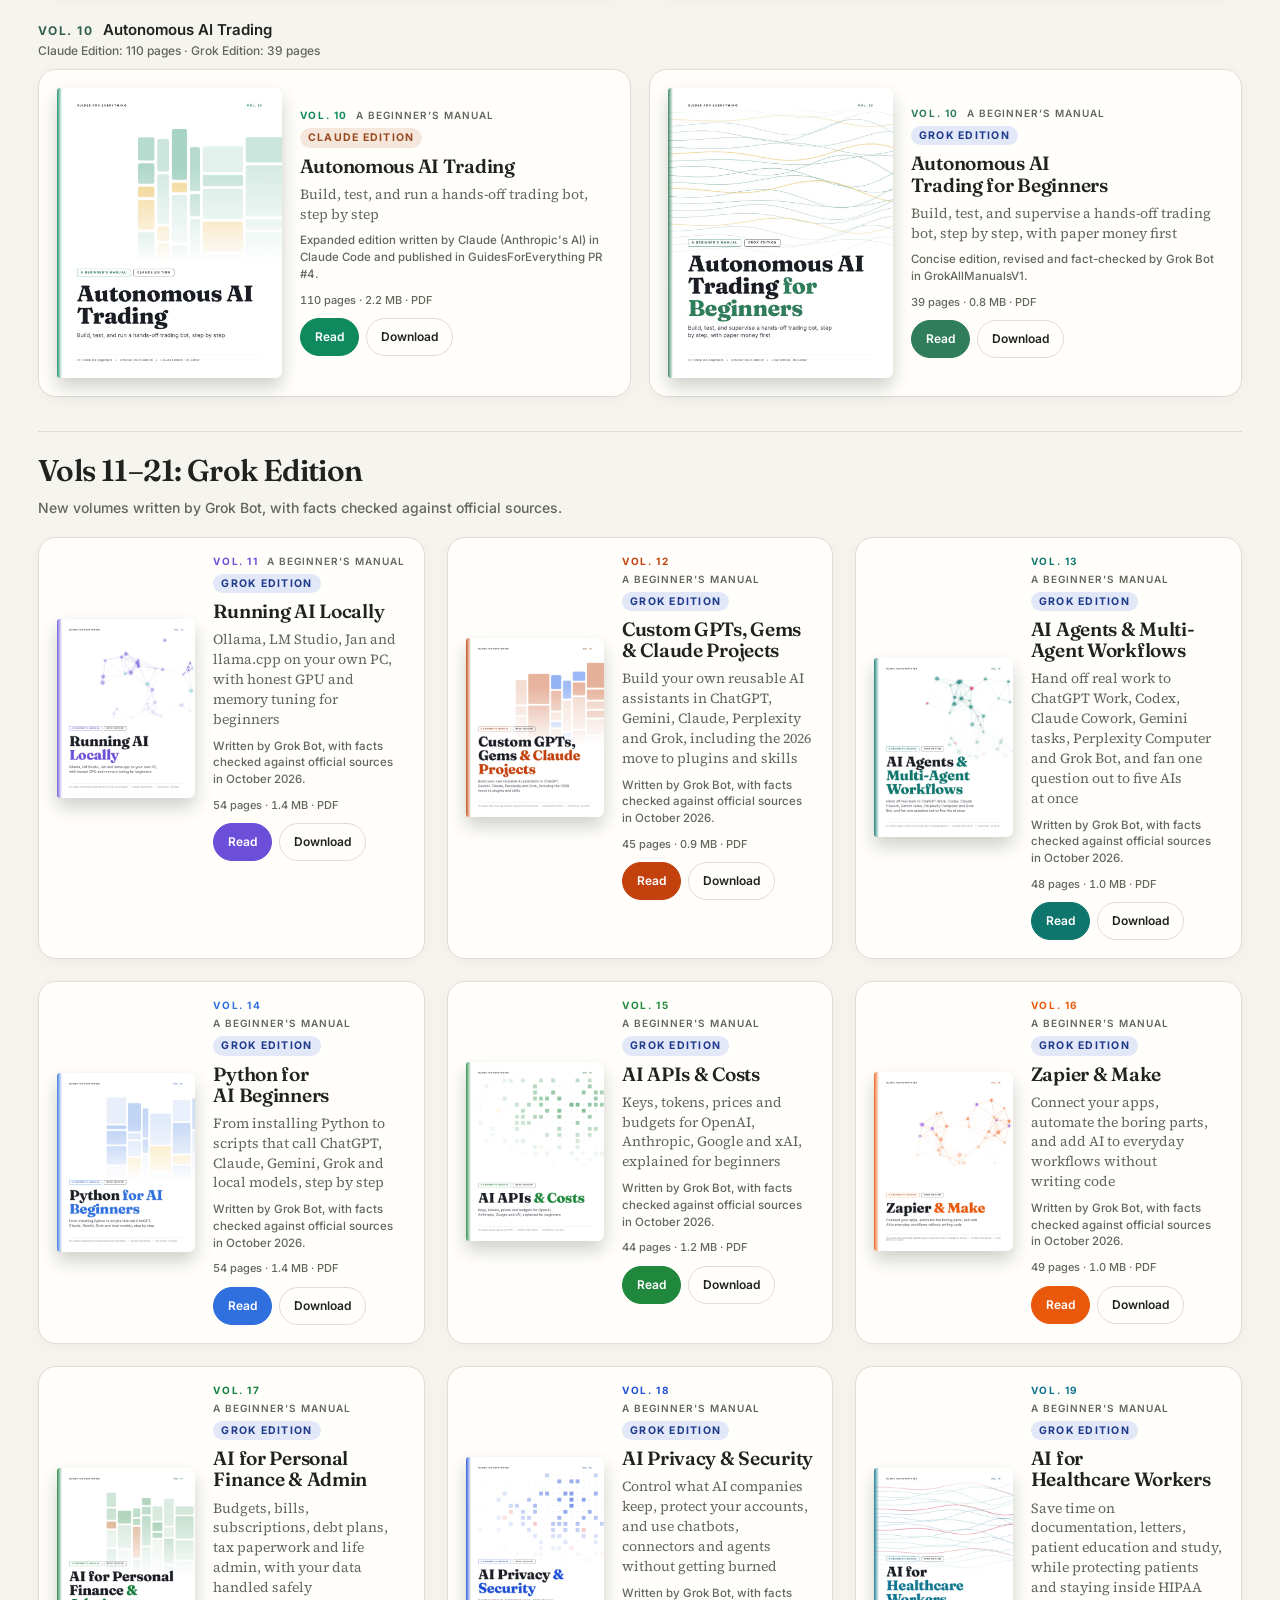
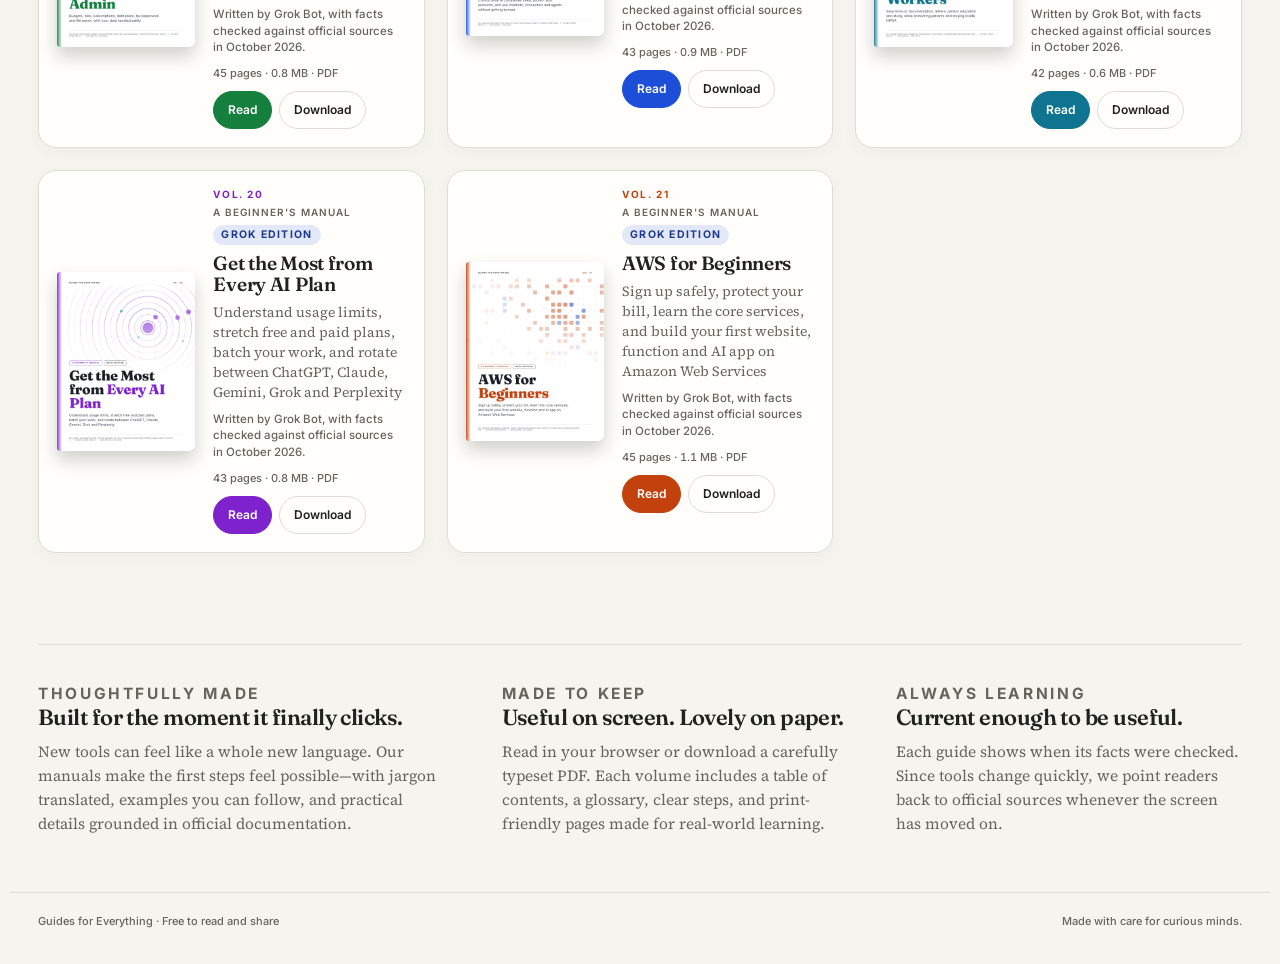
==== commit b95f0372: "Dual editions: label Claude/Grok editions on covers, title pages, footers, landing page, manifest an" ====
--- a/index.html
+++ b/index.html
@@ -5,7 +5,7 @@
 <meta name="viewport" content="width=device-width, initial-scale=1, viewport-fit=cover">
 <title>Guides for Everything</title>
 <meta name="claude:viewport-fit-sides" content="cover">
-<meta name="description" content="Free, print-ready beginner manuals for Claude Code, GitHub, vibe coding, AI tools, MCP, n8n, Notion, autonomous AI trading, and more.">
+<meta name="description" content="Free, print-ready beginner manuals for Claude Code, GitHub, vibe coding, AI tools, MCP, n8n, Notion, AI trading, local AI, AI agents, Python, AI APIs, Zapier and Make, personal finance, privacy, healthcare, AI plan limits and AWS. Vols 1–10 come in a Claude Edition and a Grok Edition.">
 <link rel="preconnect" href="https://fonts.googleapis.com">
 <link rel="preconnect" href="https://fonts.gstatic.com" crossorigin>
 <link rel="stylesheet" href="https://fonts.googleapis.com/css2?family=Fraunces:opsz,wght@9..144,600;9..144,800&family=Inter:wght@400;500;600;700&family=Source+Serif+4:opsz,wght@8..60,400;8..60,600&display=swap">
@@ -253,6 +253,23 @@
 .actions { gap:7px; margin-top:2px; }
 .btn { min-height:38px; padding-inline:14px; border:1px solid var(--rule); background:transparent; font-size:12px; }
 .btn:hover { color:var(--book); }
+.edition-shelf { margin-top:34px; }
+.edition-shelf[hidden], .pair[hidden] { display:none; }
+.edition-head { display:grid; gap:8px; margin-bottom:18px; padding-top:22px; border-top:1px solid var(--rule); }
+.shelf-title { font:600 clamp(22px,2.6vw,30px)/1.15 var(--display); letter-spacing:-.02em; }
+.edition-head .shelf-note { max-width:52em; font-size:14px; line-height:1.55; }
+.tag-claude, .tag-grok, .edition-tag { display:inline-block; padding:3px 8px; border-radius:999px; font:700 10.5px/1.3 var(--ui); letter-spacing:.12em; text-transform:uppercase; }
+.tag-claude, .ed-claude .edition-tag { color:#9a4a1f; background:#f6e7dc; }
+.tag-grok, .ed-grok .edition-tag { color:#1f3a8a; background:#e2e8f8; }
+.edition-tag { width:fit-content; margin:0; }
+.ed-note { margin:0; font:500 11.5px/1.45 var(--ui); color:var(--ink-2); }
+.pairs { list-style:none; margin:0; padding:0; display:grid; gap:26px; }
+.pair { display:grid; gap:10px; }
+.pair-head { margin:0; font:600 15px/1.3 var(--ui); color:var(--ink); }
+.pair-head span { margin-right:6px; color:var(--accent); font-weight:700; letter-spacing:.12em; text-transform:uppercase; font-size:12px; }
+.pair-head em { display:block; margin-top:3px; font-style:normal; font-weight:500; font-size:12px; color:var(--ink-2); }
+.pair-books { list-style:none; margin:0; padding:0; display:grid; grid-template-columns:repeat(2,minmax(0,1fr)); gap:18px; }
+@media (max-width:720px) { .pair-books { grid-template-columns:minmax(0,1fr); gap:13px; } }
 .empty { display:none; padding:40px 20px; border:1px dashed var(--rule); border-radius:16px; color:var(--ink-2); text-align:center; font:500 14px/1.5 var(--ui); }
 .empty.is-visible { display:block; }
 .notes { grid-template-columns:1.2fr 1fr 1fr; margin-top:75px; padding-block:40px 56px; }
@@ -327,8 +344,9 @@
         <a class="text-link" href="#about">What makes them different</a>
       </div>
       <ul class="colophon-line" aria-label="About this edition">
-        <li><b>11</b><span>practical guides</span></li>
-        <li><b>1534</b><span>pages of know-how</span></li>
+        <li><b>21</b><span>volumes</span></li>
+        <li><b>31</b><span>editions to read</span></li>
+        <li><b>2575</b><span>pages of know-how</span></li>
         <li><b>100%</b><span>free to read</span></li>
       </ul>
     </div>
@@ -352,9 +370,9 @@
       <div class="filters" role="group" aria-label="Filter manuals by topic">
 <button class="filter" type="button" data-filter="all" aria-pressed="true">All guides</button>
 <button class="filter" type="button" data-filter="Build &amp; create" aria-pressed="false">Build &amp; create</button>
-<button class="filter" type="button" data-filter="Explore" aria-pressed="false">Explore</button>
 <button class="filter" type="button" data-filter="AI &amp; agents" aria-pressed="false">AI &amp; agents</button>
 <button class="filter" type="button" data-filter="Work smarter" aria-pressed="false">Work smarter</button>
+<button class="filter" type="button" data-filter="Explore" aria-pressed="false">Explore</button>
       </div>
       <label class="search">
         <span class="sr-only">Search guides</span>
@@ -363,26 +381,38 @@
       </label>
     </div>
     <p class="results" id="guide-results" role="status" aria-live="polite"></p>
-    <ol class="shelf">
-<li class="book" style="--book: #C8603C" data-topic="Build &amp; create" data-search="claude code your first ai coding partner, from installation to every slash command, shortcut, and everyday project build &amp; create vol 1">
-  <a class="cover" href="output/claude-code.pdf" aria-label="Open Claude Code (PDF)"><img src="output/covers/claude-code.jpg" alt="Cover of Claude Code" width="816" height="1056" loading="lazy"></a>
+<section class="edition-shelf" data-shelf>
+  <div class="edition-head">
+    <h3 class="shelf-title">Vols 1–10: two editions</h3>
+    <p class="shelf-note">Every volume here comes in two clearly labelled editions. <b class="tag-claude">Claude Edition</b> is the expanded edition, written by Claude (Anthropic's AI) in Claude Code. <b class="tag-grok">Grok Edition</b> is the concise edition, revised and fact-checked by Grok Bot.</p>
+  </div>
+  <ol class="pairs">
+<li class="pair" aria-label="Vol. 01: Claude Code, two editions">
+  <p class="pair-head"><span>Vol. 01</span> Claude Code <em>Claude Edition: 202 pages · Grok Edition: 90 pages</em></p>
+  <ol class="pair-books">
+<li class="book ed-claude" style="--book: #C8603C" data-topic="Build &amp; create" data-search="claude code your first ai coding partner, from installation to every slash command, shortcut, and everyday project build &amp; create claude edition vol 1">
+  <a class="cover" href="output/claude-code.pdf" aria-label="Open Claude Code (Claude Edition) (PDF)"><img src="output/covers/claude-code.jpg" alt="Cover of Claude Code (Claude Edition)" width="816" height="1056" loading="lazy"></a>
   <div class="book-text">
     <p class="vol">Vol. 01<span>A Beginner’s Manual</span></p>
+    <p class="edition-tag">Claude Edition</p>
     <h3>Claude Code</h3>
     <p class="sub">Your first AI coding partner, from installation to every slash command, shortcut, and everyday project</p>
-    <p class="meta">201 pages · 7.0 MB · PDF</p>
+    <p class="ed-note">Expanded edition written by Claude (Anthropic's AI) in Claude Code and published in GuidesForEverything PR #4.</p>
+    <p class="meta">202 pages · 6.7 MB · PDF</p>
     <div class="actions">
       <a class="btn primary" href="output/claude-code.pdf">Read</a>
       <a class="btn" href="output/claude-code.pdf" download>Download</a>
     </div>
   </div>
 </li>
-<li class="book" style="--book: #C8603C" data-topic="Explore" data-search="claude code your first ai coding partner, from installation to everyday mastery explore vol 1">
-  <a class="cover" href="output/claude-code-grok.pdf" aria-label="Open Claude Code (PDF)"><img src="output/covers/claude-code-grok.jpg" alt="Cover of Claude Code" width="816" height="1056" loading="lazy"></a>
+<li class="book ed-grok" style="--book: #C8603C" data-topic="Build &amp; create" data-search="claude code your first ai coding partner, from installation to everyday mastery build &amp; create grok edition vol 1">
+  <a class="cover" href="output/claude-code-grok.pdf" aria-label="Open Claude Code (Grok Edition) (PDF)"><img src="output/covers/claude-code-grok.jpg" alt="Cover of Claude Code (Grok Edition)" width="816" height="1056" loading="lazy"></a>
   <div class="book-text">
     <p class="vol">Vol. 01<span>A Beginner’s Manual</span></p>
+    <p class="edition-tag">Grok Edition</p>
     <h3>Claude Code</h3>
     <p class="sub">Your first AI coding partner, from installation to everyday mastery</p>
+    <p class="ed-note">Concise edition, revised and fact-checked by Grok Bot in GrokAllManualsV1.</p>
     <p class="meta">90 pages · 3.3 MB · PDF</p>
     <div class="actions">
       <a class="btn primary" href="output/claude-code-grok.pdf">Read</a>
@@ -390,90 +420,229 @@
     </div>
   </div>
 </li>
-<li class="book" style="--book: #1F883D" data-topic="Build &amp; create" data-search="github save, share, and collaborate on your work, with git explained from zero to confident build &amp; create vol 2">
-  <a class="cover" href="output/github.pdf" aria-label="Open GitHub (PDF)"><img src="output/covers/github.jpg" alt="Cover of GitHub" width="816" height="1056" loading="lazy"></a>
+  </ol>
+</li>
+<li class="pair" aria-label="Vol. 02: GitHub, two editions">
+  <p class="pair-head"><span>Vol. 02</span> GitHub <em>Claude Edition: 146 pages · Grok Edition: 69 pages</em></p>
+  <ol class="pair-books">
+<li class="book ed-claude" style="--book: #1F883D" data-topic="Build &amp; create" data-search="github save, share, and collaborate on your work, with git explained from zero to confident build &amp; create claude edition vol 2">
+  <a class="cover" href="output/github.pdf" aria-label="Open GitHub (Claude Edition) (PDF)"><img src="output/covers/github.jpg" alt="Cover of GitHub (Claude Edition)" width="816" height="1056" loading="lazy"></a>
   <div class="book-text">
     <p class="vol">Vol. 02<span>A Beginner’s Manual</span></p>
+    <p class="edition-tag">Claude Edition</p>
     <h3>GitHub</h3>
     <p class="sub">Save, share, and collaborate on your work, with Git explained from zero to confident</p>
-    <p class="meta">146 pages · 3.8 MB · PDF</p>
+    <p class="ed-note">Expanded edition written by Claude (Anthropic's AI) in Claude Code and published in GuidesForEverything PR #4.</p>
+    <p class="meta">146 pages · 3.6 MB · PDF</p>
     <div class="actions">
       <a class="btn primary" href="output/github.pdf">Read</a>
       <a class="btn" href="output/github.pdf" download>Download</a>
     </div>
   </div>
 </li>
-<li class="book" style="--book: #7C4DDB" data-topic="Build &amp; create" data-search="vibe coding build real apps, websites, extensions and tools by describing them in plain english build &amp; create vol 3">
-  <a class="cover" href="output/vibe-coding.pdf" aria-label="Open Vibe Coding (PDF)"><img src="output/covers/vibe-coding.jpg" alt="Cover of Vibe Coding" width="816" height="1056" loading="lazy"></a>
+<li class="book ed-grok" style="--book: #1F883D" data-topic="Build &amp; create" data-search="github save, share, and collaborate on your work, with git explained from zero build &amp; create grok edition vol 2">
+  <a class="cover" href="output/github-grok.pdf" aria-label="Open GitHub (Grok Edition) (PDF)"><img src="output/covers/github-grok.jpg" alt="Cover of GitHub (Grok Edition)" width="816" height="1056" loading="lazy"></a>
+  <div class="book-text">
+    <p class="vol">Vol. 02<span>A Beginner’s Manual</span></p>
+    <p class="edition-tag">Grok Edition</p>
+    <h3>GitHub</h3>
+    <p class="sub">Save, share, and collaborate on your work, with Git explained from zero</p>
+    <p class="ed-note">Concise edition, revised and fact-checked by Grok Bot in GrokAllManualsV1.</p>
+    <p class="meta">69 pages · 2.1 MB · PDF</p>
+    <div class="actions">
+      <a class="btn primary" href="output/github-grok.pdf">Read</a>
+      <a class="btn" href="output/github-grok.pdf" download>Download</a>
+    </div>
+  </div>
+</li>
+  </ol>
+</li>
+<li class="pair" aria-label="Vol. 03: Vibe Coding, two editions">
+  <p class="pair-head"><span>Vol. 03</span> Vibe Coding <em>Claude Edition: 142 pages · Grok Edition: 61 pages</em></p>
+  <ol class="pair-books">
+<li class="book ed-claude" style="--book: #7C4DDB" data-topic="Build &amp; create" data-search="vibe coding build real apps, websites, extensions and tools by describing them in plain english build &amp; create claude edition vol 3">
+  <a class="cover" href="output/vibe-coding.pdf" aria-label="Open Vibe Coding (Claude Edition) (PDF)"><img src="output/covers/vibe-coding.jpg" alt="Cover of Vibe Coding (Claude Edition)" width="816" height="1056" loading="lazy"></a>
   <div class="book-text">
     <p class="vol">Vol. 03<span>A Beginner’s Manual</span></p>
+    <p class="edition-tag">Claude Edition</p>
     <h3>Vibe Coding</h3>
     <p class="sub">Build real apps, websites, extensions and tools by describing them in plain English</p>
-    <p class="meta">141 pages · 2.9 MB · PDF</p>
+    <p class="ed-note">Expanded edition written by Claude (Anthropic's AI) in Claude Code and published in GuidesForEverything PR #4.</p>
+    <p class="meta">142 pages · 2.7 MB · PDF</p>
     <div class="actions">
       <a class="btn primary" href="output/vibe-coding.pdf">Read</a>
       <a class="btn" href="output/vibe-coding.pdf" download>Download</a>
     </div>
   </div>
 </li>
-<li class="book" style="--book: #0B8A8A" data-topic="AI &amp; agents" data-search="everyday ai tools chat assistants, prompting, research, writing, images, video, voice, phones, agents, privacy, and everyday recipes, explained for complete beginners ai &amp; agents vol 4">
-  <a class="cover" href="output/ai-tools.pdf" aria-label="Open Everyday AI Tools (PDF)"><img src="output/covers/ai-tools.jpg" alt="Cover of Everyday AI Tools" width="816" height="1056" loading="lazy"></a>
+<li class="book ed-grok" style="--book: #7C4DDB" data-topic="Build &amp; create" data-search="vibe coding build real apps and websites by describing them in plain english build &amp; create grok edition vol 3">
+  <a class="cover" href="output/vibe-coding-grok.pdf" aria-label="Open Vibe Coding (Grok Edition) (PDF)"><img src="output/covers/vibe-coding-grok.jpg" alt="Cover of Vibe Coding (Grok Edition)" width="816" height="1056" loading="lazy"></a>
+  <div class="book-text">
+    <p class="vol">Vol. 03<span>A Beginner’s Manual</span></p>
+    <p class="edition-tag">Grok Edition</p>
+    <h3>Vibe Coding</h3>
+    <p class="sub">Build real apps and websites by describing them in plain English</p>
+    <p class="ed-note">Concise edition, revised and fact-checked by Grok Bot in GrokAllManualsV1.</p>
+    <p class="meta">61 pages · 1.1 MB · PDF</p>
+    <div class="actions">
+      <a class="btn primary" href="output/vibe-coding-grok.pdf">Read</a>
+      <a class="btn" href="output/vibe-coding-grok.pdf" download>Download</a>
+    </div>
+  </div>
+</li>
+  </ol>
+</li>
+<li class="pair" aria-label="Vol. 04: Everyday AI Tools, two editions">
+  <p class="pair-head"><span>Vol. 04</span> Everyday AI Tools <em>Claude Edition: 129 pages · Grok Edition: 54 pages</em></p>
+  <ol class="pair-books">
+<li class="book ed-claude" style="--book: #0B8A8A" data-topic="AI &amp; agents" data-search="everyday ai tools chat assistants, prompting, research, writing, images, video, voice, phones, agents, privacy, and everyday recipes, explained for complete beginners ai &amp; agents claude edition vol 4">
+  <a class="cover" href="output/ai-tools.pdf" aria-label="Open Everyday AI Tools (Claude Edition) (PDF)"><img src="output/covers/ai-tools.jpg" alt="Cover of Everyday AI Tools (Claude Edition)" width="816" height="1056" loading="lazy"></a>
   <div class="book-text">
     <p class="vol">Vol. 04<span>A Beginner’s Manual</span></p>
+    <p class="edition-tag">Claude Edition</p>
     <h3>Everyday AI Tools</h3>
     <p class="sub">Chat assistants, prompting, research, writing, images, video, voice, phones, agents, privacy, and everyday recipes, explained for complete beginners</p>
-    <p class="meta">130 pages · 2.4 MB · PDF</p>
+    <p class="ed-note">Expanded edition written by Claude (Anthropic's AI) in Claude Code and published in GuidesForEverything PR #4.</p>
+    <p class="meta">129 pages · 2.3 MB · PDF</p>
     <div class="actions">
       <a class="btn primary" href="output/ai-tools.pdf">Read</a>
       <a class="btn" href="output/ai-tools.pdf" download>Download</a>
     </div>
   </div>
 </li>
-<li class="book" style="--book: #2F6FDE" data-topic="AI &amp; agents" data-search="mcp the model context protocol, the universal way to plug ai into your apps, files, and tools, explained from zero to building and deploying your own servers ai &amp; agents vol 5">
-  <a class="cover" href="output/mcp.pdf" aria-label="Open MCP (PDF)"><img src="output/covers/mcp.jpg" alt="Cover of MCP" width="816" height="1056" loading="lazy"></a>
+<li class="book ed-grok" style="--book: #0B8A8A" data-topic="AI &amp; agents" data-search="everyday ai tools chat assistants, research, images, video, voice, and everyday ai, explained for beginners ai &amp; agents grok edition vol 4">
+  <a class="cover" href="output/ai-tools-grok.pdf" aria-label="Open Everyday AI Tools (Grok Edition) (PDF)"><img src="output/covers/ai-tools-grok.jpg" alt="Cover of Everyday AI Tools (Grok Edition)" width="816" height="1056" loading="lazy"></a>
+  <div class="book-text">
+    <p class="vol">Vol. 04<span>A Beginner’s Manual</span></p>
+    <p class="edition-tag">Grok Edition</p>
+    <h3>Everyday AI Tools</h3>
+    <p class="sub">Chat assistants, research, images, video, voice, and everyday AI, explained for beginners</p>
+    <p class="ed-note">Concise edition, revised and fact-checked by Grok Bot in GrokAllManualsV1.</p>
+    <p class="meta">54 pages · 0.9 MB · PDF</p>
+    <div class="actions">
+      <a class="btn primary" href="output/ai-tools-grok.pdf">Read</a>
+      <a class="btn" href="output/ai-tools-grok.pdf" download>Download</a>
+    </div>
+  </div>
+</li>
+  </ol>
+</li>
+<li class="pair" aria-label="Vol. 05: MCP, two editions">
+  <p class="pair-head"><span>Vol. 05</span> MCP <em>Claude Edition: 134 pages · Grok Edition: 56 pages</em></p>
+  <ol class="pair-books">
+<li class="book ed-claude" style="--book: #2F6FDE" data-topic="AI &amp; agents" data-search="mcp the model context protocol, the universal way to plug ai into your apps, files, and tools, explained from zero to building and deploying your own servers ai &amp; agents claude edition vol 5">
+  <a class="cover" href="output/mcp.pdf" aria-label="Open MCP (Claude Edition) (PDF)"><img src="output/covers/mcp.jpg" alt="Cover of MCP (Claude Edition)" width="816" height="1056" loading="lazy"></a>
   <div class="book-text">
     <p class="vol">Vol. 05<span>A Beginner’s Manual</span></p>
+    <p class="edition-tag">Claude Edition</p>
     <h3>MCP</h3>
     <p class="sub">The Model Context Protocol, the universal way to plug AI into your apps, files, and tools, explained from zero to building and deploying your own servers</p>
-    <p class="meta">135 pages · 3.7 MB · PDF</p>
+    <p class="ed-note">Expanded edition written by Claude (Anthropic's AI) in Claude Code and published in GuidesForEverything PR #4.</p>
+    <p class="meta">134 pages · 3.5 MB · PDF</p>
     <div class="actions">
       <a class="btn primary" href="output/mcp.pdf">Read</a>
       <a class="btn" href="output/mcp.pdf" download>Download</a>
     </div>
   </div>
 </li>
-<li class="book" style="--book: #E8456B" data-topic="Work smarter" data-search="n8n automate your work and build ai agents, visually, one node at a time, from your first click to your own server work smarter vol 6">
-  <a class="cover" href="output/n8n.pdf" aria-label="Open n8n (PDF)"><img src="output/covers/n8n.jpg" alt="Cover of n8n" width="816" height="1056" loading="lazy"></a>
+<li class="book ed-grok" style="--book: #2F6FDE" data-topic="AI &amp; agents" data-search="mcp the model context protocol, the universal way to plug ai into your apps, files, and tools ai &amp; agents grok edition vol 5">
+  <a class="cover" href="output/mcp-grok.pdf" aria-label="Open MCP (Grok Edition) (PDF)"><img src="output/covers/mcp-grok.jpg" alt="Cover of MCP (Grok Edition)" width="816" height="1056" loading="lazy"></a>
+  <div class="book-text">
+    <p class="vol">Vol. 05<span>A Beginner’s Manual</span></p>
+    <p class="edition-tag">Grok Edition</p>
+    <h3>MCP</h3>
+    <p class="sub">The Model Context Protocol, the universal way to plug AI into your apps, files, and tools</p>
+    <p class="ed-note">Concise edition, revised and fact-checked by Grok Bot in GrokAllManualsV1.</p>
+    <p class="meta">56 pages · 1.4 MB · PDF</p>
+    <div class="actions">
+      <a class="btn primary" href="output/mcp-grok.pdf">Read</a>
+      <a class="btn" href="output/mcp-grok.pdf" download>Download</a>
+    </div>
+  </div>
+</li>
+  </ol>
+</li>
+<li class="pair" aria-label="Vol. 06: n8n, two editions">
+  <p class="pair-head"><span>Vol. 06</span> n8n <em>Claude Edition: 177 pages · Grok Edition: 59 pages</em></p>
+  <ol class="pair-books">
+<li class="book ed-claude" style="--book: #E8456B" data-topic="Work smarter" data-search="n8n automate your work and build ai agents, visually, one node at a time, from your first click to your own server work smarter claude edition vol 6">
+  <a class="cover" href="output/n8n.pdf" aria-label="Open n8n (Claude Edition) (PDF)"><img src="output/covers/n8n.jpg" alt="Cover of n8n (Claude Edition)" width="816" height="1056" loading="lazy"></a>
   <div class="book-text">
     <p class="vol">Vol. 06<span>A Beginner’s Manual</span></p>
+    <p class="edition-tag">Claude Edition</p>
     <h3>n8n</h3>
     <p class="sub">Automate your work and build AI agents, visually, one node at a time, from your first click to your own server</p>
-    <p class="meta">177 pages · 4.9 MB · PDF</p>
+    <p class="ed-note">Expanded edition written by Claude (Anthropic's AI) in Claude Code and published in GuidesForEverything PR #4.</p>
+    <p class="meta">177 pages · 4.6 MB · PDF</p>
     <div class="actions">
       <a class="btn primary" href="output/n8n.pdf">Read</a>
       <a class="btn" href="output/n8n.pdf" download>Download</a>
     </div>
   </div>
 </li>
-<li class="book" style="--book: #C2711B" data-topic="Work smarter" data-search="notion one workspace for notes, docs, projects, and databases, with ai built in. a complete beginner's manual work smarter vol 7">
-  <a class="cover" href="output/notion.pdf" aria-label="Open Notion (PDF)"><img src="output/covers/notion.jpg" alt="Cover of Notion" width="816" height="1056" loading="lazy"></a>
+<li class="book ed-grok" style="--book: #E8456B" data-topic="Work smarter" data-search="n8n automate your work and build ai agents, visually, one node at a time work smarter grok edition vol 6">
+  <a class="cover" href="output/n8n-grok.pdf" aria-label="Open n8n (Grok Edition) (PDF)"><img src="output/covers/n8n-grok.jpg" alt="Cover of n8n (Grok Edition)" width="816" height="1056" loading="lazy"></a>
+  <div class="book-text">
+    <p class="vol">Vol. 06<span>A Beginner’s Manual</span></p>
+    <p class="edition-tag">Grok Edition</p>
+    <h3>n8n</h3>
+    <p class="sub">Automate your work and build AI agents, visually, one node at a time</p>
+    <p class="ed-note">Concise edition, revised and fact-checked by Grok Bot in GrokAllManualsV1.</p>
+    <p class="meta">59 pages · 2.0 MB · PDF</p>
+    <div class="actions">
+      <a class="btn primary" href="output/n8n-grok.pdf">Read</a>
+      <a class="btn" href="output/n8n-grok.pdf" download>Download</a>
+    </div>
+  </div>
+</li>
+  </ol>
+</li>
+<li class="pair" aria-label="Vol. 07: Notion, two editions">
+  <p class="pair-head"><span>Vol. 07</span> Notion <em>Claude Edition: 160 pages · Grok Edition: 52 pages</em></p>
+  <ol class="pair-books">
+<li class="book ed-claude" style="--book: #C2711B" data-topic="Work smarter" data-search="notion one workspace for notes, docs, projects, and databases, with ai built in. a complete beginner's manual work smarter claude edition vol 7">
+  <a class="cover" href="output/notion.pdf" aria-label="Open Notion (Claude Edition) (PDF)"><img src="output/covers/notion.jpg" alt="Cover of Notion (Claude Edition)" width="816" height="1056" loading="lazy"></a>
   <div class="book-text">
     <p class="vol">Vol. 07<span>A Beginner’s Manual</span></p>
+    <p class="edition-tag">Claude Edition</p>
     <h3>Notion</h3>
     <p class="sub">One workspace for notes, docs, projects, and databases, with AI built in. A complete beginner's manual</p>
-    <p class="meta">160 pages · 4.5 MB · PDF</p>
+    <p class="ed-note">Expanded edition written by Claude (Anthropic's AI) in Claude Code and published in GuidesForEverything PR #4.</p>
+    <p class="meta">160 pages · 3.9 MB · PDF</p>
     <div class="actions">
       <a class="btn primary" href="output/notion.pdf">Read</a>
       <a class="btn" href="output/notion.pdf" download>Download</a>
     </div>
   </div>
 </li>
-<li class="book" style="--book: #D9480F" data-topic="AI &amp; agents" data-search="maximum autonomy every setting, flag, config file, and token choice for hands-off ai agents, tool by tool ai &amp; agents vol 8">
-  <a class="cover" href="output/maximum-autonomy.pdf" aria-label="Open Maximum Autonomy (PDF)"><img src="output/covers/maximum-autonomy.jpg" alt="Cover of Maximum Autonomy" width="816" height="1056" loading="lazy"></a>
+<li class="book ed-grok" style="--book: #C2711B" data-topic="Work smarter" data-search="notion one workspace for notes, docs, projects, and databases, with ai built in work smarter grok edition vol 7">
+  <a class="cover" href="output/notion-grok.pdf" aria-label="Open Notion (Grok Edition) (PDF)"><img src="output/covers/notion-grok.jpg" alt="Cover of Notion (Grok Edition)" width="816" height="1056" loading="lazy"></a>
+  <div class="book-text">
+    <p class="vol">Vol. 07<span>A Beginner’s Manual</span></p>
+    <p class="edition-tag">Grok Edition</p>
+    <h3>Notion</h3>
+    <p class="sub">One workspace for notes, docs, projects, and databases, with AI built in</p>
+    <p class="ed-note">Concise edition, revised and fact-checked by Grok Bot in GrokAllManualsV1.</p>
+    <p class="meta">52 pages · 1.4 MB · PDF</p>
+    <div class="actions">
+      <a class="btn primary" href="output/notion-grok.pdf">Read</a>
+      <a class="btn" href="output/notion-grok.pdf" download>Download</a>
+    </div>
+  </div>
+</li>
+  </ol>
+</li>
+<li class="pair" aria-label="Vol. 08: Maximum Autonomy, two editions">
+  <p class="pair-head"><span>Vol. 08</span> Maximum Autonomy <em>Claude Edition: 111 pages · Grok Edition: 82 pages</em></p>
+  <ol class="pair-books">
+<li class="book ed-claude" style="--book: #D9480F" data-topic="AI &amp; agents" data-search="maximum autonomy every setting, flag, config file, and token choice for hands-off ai agents, tool by tool ai &amp; agents claude edition vol 8">
+  <a class="cover" href="output/maximum-autonomy.pdf" aria-label="Open Maximum Autonomy (Claude Edition) (PDF)"><img src="output/covers/maximum-autonomy.jpg" alt="Cover of Maximum Autonomy (Claude Edition)" width="816" height="1056" loading="lazy"></a>
   <div class="book-text">
     <p class="vol">Vol. 08<span>A Power-User's Guide</span></p>
+    <p class="edition-tag">Claude Edition</p>
     <h3>Maximum Autonomy</h3>
     <p class="sub">Every setting, flag, config file, and token choice for hands-off AI agents, tool by tool</p>
+    <p class="ed-note">Expanded edition written by Claude (Anthropic's AI) in Claude Code and published in GuidesForEverything PR #4.</p>
     <p class="meta">111 pages · 3.2 MB · PDF</p>
     <div class="actions">
       <a class="btn primary" href="output/maximum-autonomy.pdf">Read</a>
@@ -481,33 +650,268 @@
     </div>
   </div>
 </li>
-<li class="book" style="--book: #5B4BDB" data-topic="AI &amp; agents" data-search="ai tools, connectors &amp; mcp directory more than 1,500 ai tools, connectors, and mcp servers, sorted into 23 categories, each with a plain-english description and a price label ai &amp; agents vol 9">
-  <a class="cover" href="output/ai-tools-directory.pdf" aria-label="Open AI Tools, Connectors &amp; MCP Directory (PDF)"><img src="output/covers/ai-tools-directory.jpg" alt="Cover of AI Tools, Connectors &amp; MCP Directory" width="816" height="1056" loading="lazy"></a>
+<li class="book ed-grok" style="--book: #D9480F" data-topic="AI &amp; agents" data-search="maximum autonomy every setting, flag, config file, and token choice for hands-off ai agents, tool by tool ai &amp; agents grok edition vol 8">
+  <a class="cover" href="output/maximum-autonomy-grok.pdf" aria-label="Open Maximum Autonomy (Grok Edition) (PDF)"><img src="output/covers/maximum-autonomy-grok.jpg" alt="Cover of Maximum Autonomy (Grok Edition)" width="816" height="1056" loading="lazy"></a>
+  <div class="book-text">
+    <p class="vol">Vol. 08<span>A Power-User's Guide</span></p>
+    <p class="edition-tag">Grok Edition</p>
+    <h3>Maximum Autonomy</h3>
+    <p class="sub">Every setting, flag, config file, and token choice for hands-off AI agents, tool by tool</p>
+    <p class="ed-note">Concise edition, revised and fact-checked by Grok Bot in GrokAllManualsV1.</p>
+    <p class="meta">82 pages · 3.7 MB · PDF</p>
+    <div class="actions">
+      <a class="btn primary" href="output/maximum-autonomy-grok.pdf">Read</a>
+      <a class="btn" href="output/maximum-autonomy-grok.pdf" download>Download</a>
+    </div>
+  </div>
+</li>
+  </ol>
+</li>
+<li class="pair" aria-label="Vol. 09: AI Tools, Connectors &amp; MCP Directory, two editions">
+  <p class="pair-head"><span>Vol. 09</span> AI Tools, Connectors &amp; MCP Directory <em>Claude Edition: 133 pages · Grok Edition: 57 pages</em></p>
+  <ol class="pair-books">
+<li class="book ed-claude" style="--book: #5B4BDB" data-topic="AI &amp; agents" data-search="ai tools, connectors &amp; mcp directory more than 1,500 ai tools, connectors, and mcp servers, sorted into 23 categories, each with a plain-english description and a price label ai &amp; agents claude edition vol 9">
+  <a class="cover" href="output/ai-tools-directory.pdf" aria-label="Open AI Tools, Connectors &amp; MCP Directory (Claude Edition) (PDF)"><img src="output/covers/ai-tools-directory.jpg" alt="Cover of AI Tools, Connectors &amp; MCP Directory (Claude Edition)" width="816" height="1056" loading="lazy"></a>
   <div class="book-text">
     <p class="vol">Vol. 09<span>A Field Guide</span></p>
+    <p class="edition-tag">Claude Edition</p>
     <h3>AI Tools, Connectors &amp; MCP Directory</h3>
     <p class="sub">More than 1,500 AI tools, connectors, and MCP servers, sorted into 23 categories, each with a plain-English description and a price label</p>
-    <p class="meta">133 pages · 6.2 MB · PDF</p>
+    <p class="ed-note">Expanded edition written by Claude (Anthropic's AI) in Claude Code and published in GuidesForEverything PR #4.</p>
+    <p class="meta">133 pages · 5.9 MB · PDF</p>
     <div class="actions">
       <a class="btn primary" href="output/ai-tools-directory.pdf">Read</a>
       <a class="btn" href="output/ai-tools-directory.pdf" download>Download</a>
     </div>
   </div>
 </li>
-<li class="book" style="--book: #0F8A5F" data-topic="Explore" data-search="autonomous ai trading build, test, and run a hands-off trading bot, step by step explore vol 10">
-  <a class="cover" href="output/ai-trading.pdf" aria-label="Open Autonomous AI Trading (PDF)"><img src="output/covers/ai-trading.jpg" alt="Cover of Autonomous AI Trading" width="816" height="1056" loading="lazy"></a>
+<li class="book ed-grok" style="--book: #5B4BDB" data-topic="AI &amp; agents" data-search="ai tools, connectors &amp; mcp directory hundreds of ai tools, connectors, and mcp servers, sorted by category, each with a plain-english description and a price label ai &amp; agents grok edition vol 9">
+  <a class="cover" href="output/ai-tools-directory-grok.pdf" aria-label="Open AI Tools, Connectors &amp; MCP Directory (Grok Edition) (PDF)"><img src="output/covers/ai-tools-directory-grok.jpg" alt="Cover of AI Tools, Connectors &amp; MCP Directory (Grok Edition)" width="816" height="1056" loading="lazy"></a>
+  <div class="book-text">
+    <p class="vol">Vol. 09<span>A Field Guide</span></p>
+    <p class="edition-tag">Grok Edition</p>
+    <h3>AI Tools, Connectors &amp; MCP Directory</h3>
+    <p class="sub">Hundreds of AI tools, connectors, and MCP servers, sorted by category, each with a plain-English description and a price label</p>
+    <p class="ed-note">Concise edition, revised and fact-checked by Grok Bot in GrokAllManualsV1.</p>
+    <p class="meta">57 pages · 2.4 MB · PDF</p>
+    <div class="actions">
+      <a class="btn primary" href="output/ai-tools-directory-grok.pdf">Read</a>
+      <a class="btn" href="output/ai-tools-directory-grok.pdf" download>Download</a>
+    </div>
+  </div>
+</li>
+  </ol>
+</li>
+<li class="pair" aria-label="Vol. 10: Autonomous AI Trading, two editions">
+  <p class="pair-head"><span>Vol. 10</span> Autonomous AI Trading <em>Claude Edition: 110 pages · Grok Edition: 39 pages</em></p>
+  <ol class="pair-books">
+<li class="book ed-claude" style="--book: #0F8A5F" data-topic="Explore" data-search="autonomous ai trading build, test, and run a hands-off trading bot, step by step explore claude edition vol 10">
+  <a class="cover" href="output/ai-trading.pdf" aria-label="Open Autonomous AI Trading (Claude Edition) (PDF)"><img src="output/covers/ai-trading.jpg" alt="Cover of Autonomous AI Trading (Claude Edition)" width="816" height="1056" loading="lazy"></a>
   <div class="book-text">
     <p class="vol">Vol. 10<span>A Beginner’s Manual</span></p>
+    <p class="edition-tag">Claude Edition</p>
     <h3>Autonomous AI Trading</h3>
     <p class="sub">Build, test, and run a hands-off trading bot, step by step</p>
-    <p class="meta">110 pages · 2.3 MB · PDF</p>
+    <p class="ed-note">Expanded edition written by Claude (Anthropic's AI) in Claude Code and published in GuidesForEverything PR #4.</p>
+    <p class="meta">110 pages · 2.2 MB · PDF</p>
     <div class="actions">
       <a class="btn primary" href="output/ai-trading.pdf">Read</a>
       <a class="btn" href="output/ai-trading.pdf" download>Download</a>
     </div>
   </div>
 </li>
-    </ol>
+<li class="book ed-grok" style="--book: #2F7D5B" data-topic="Explore" data-search="autonomous ai trading for beginners build, test, and supervise a hands-off trading bot, step by step, with paper money first explore grok edition vol 10">
+  <a class="cover" href="output/ai-trading-grok.pdf" aria-label="Open Autonomous AI Trading for Beginners (Grok Edition) (PDF)"><img src="output/covers/ai-trading-grok.jpg" alt="Cover of Autonomous AI Trading for Beginners (Grok Edition)" width="816" height="1056" loading="lazy"></a>
+  <div class="book-text">
+    <p class="vol">Vol. 10<span>A Beginner’s Manual</span></p>
+    <p class="edition-tag">Grok Edition</p>
+    <h3>Autonomous AI Trading for Beginners</h3>
+    <p class="sub">Build, test, and supervise a hands-off trading bot, step by step, with paper money first</p>
+    <p class="ed-note">Concise edition, revised and fact-checked by Grok Bot in GrokAllManualsV1.</p>
+    <p class="meta">39 pages · 0.8 MB · PDF</p>
+    <div class="actions">
+      <a class="btn primary" href="output/ai-trading-grok.pdf">Read</a>
+      <a class="btn" href="output/ai-trading-grok.pdf" download>Download</a>
+    </div>
+  </div>
+</li>
+  </ol>
+</li>
+  </ol>
+</section>
+<section class="edition-shelf" data-shelf>
+  <div class="edition-head">
+    <h3 class="shelf-title">Vols 11–21: Grok Edition</h3>
+    <p class="shelf-note">New volumes written by Grok Bot, with facts checked against official sources.</p>
+  </div>
+  <ol class="shelf">
+<li class="book ed-grok" style="--book: #6B4FD8" data-topic="AI &amp; agents" data-search="running ai locally ollama, lm studio, jan and llama.cpp on your own pc, with honest gpu and memory tuning for beginners ai &amp; agents grok edition vol 11">
+  <a class="cover" href="output/local-ai.pdf" aria-label="Open Running AI Locally (Grok Edition) (PDF)"><img src="output/covers/local-ai.jpg" alt="Cover of Running AI Locally (Grok Edition)" width="816" height="1056" loading="lazy"></a>
+  <div class="book-text">
+    <p class="vol">Vol. 11<span>A Beginner's Manual</span></p>
+    <p class="edition-tag">Grok Edition</p>
+    <h3>Running AI Locally</h3>
+    <p class="sub">Ollama, LM Studio, Jan and llama.cpp on your own PC, with honest GPU and memory tuning for beginners</p>
+    <p class="ed-note">Written by Grok Bot, with facts checked against official sources in October 2026.</p>
+    <p class="meta">54 pages · 1.4 MB · PDF</p>
+    <div class="actions">
+      <a class="btn primary" href="output/local-ai.pdf">Read</a>
+      <a class="btn" href="output/local-ai.pdf" download>Download</a>
+    </div>
+  </div>
+</li>
+<li class="book ed-grok" style="--book: #C2410C" data-topic="AI &amp; agents" data-search="custom gpts, gems &amp; claude projects build your own reusable ai assistants in chatgpt, gemini, claude, perplexity and grok, including the 2026 move to plugins and skills ai &amp; agents grok edition vol 12">
+  <a class="cover" href="output/custom-assistants.pdf" aria-label="Open Custom GPTs, Gems &amp; Claude Projects (Grok Edition) (PDF)"><img src="output/covers/custom-assistants.jpg" alt="Cover of Custom GPTs, Gems &amp; Claude Projects (Grok Edition)" width="816" height="1056" loading="lazy"></a>
+  <div class="book-text">
+    <p class="vol">Vol. 12<span>A Beginner's Manual</span></p>
+    <p class="edition-tag">Grok Edition</p>
+    <h3>Custom GPTs, Gems &amp; Claude Projects</h3>
+    <p class="sub">Build your own reusable AI assistants in ChatGPT, Gemini, Claude, Perplexity and Grok, including the 2026 move to plugins and skills</p>
+    <p class="ed-note">Written by Grok Bot, with facts checked against official sources in October 2026.</p>
+    <p class="meta">45 pages · 0.9 MB · PDF</p>
+    <div class="actions">
+      <a class="btn primary" href="output/custom-assistants.pdf">Read</a>
+      <a class="btn" href="output/custom-assistants.pdf" download>Download</a>
+    </div>
+  </div>
+</li>
+<li class="book ed-grok" style="--book: #0F766E" data-topic="AI &amp; agents" data-search="ai agents &amp; multi-agent workflows hand off real work to chatgpt work, codex, claude cowork, gemini tasks, perplexity computer and grok bot, and fan one question out to five ais at once ai &amp; agents grok edition vol 13">
+  <a class="cover" href="output/ai-agents.pdf" aria-label="Open AI Agents &amp; Multi-Agent Workflows (Grok Edition) (PDF)"><img src="output/covers/ai-agents.jpg" alt="Cover of AI Agents &amp; Multi-Agent Workflows (Grok Edition)" width="816" height="1056" loading="lazy"></a>
+  <div class="book-text">
+    <p class="vol">Vol. 13<span>A Beginner's Manual</span></p>
+    <p class="edition-tag">Grok Edition</p>
+    <h3>AI Agents &amp; Multi-Agent Workflows</h3>
+    <p class="sub">Hand off real work to ChatGPT Work, Codex, Claude Cowork, Gemini tasks, Perplexity Computer and Grok Bot, and fan one question out to five AIs at once</p>
+    <p class="ed-note">Written by Grok Bot, with facts checked against official sources in October 2026.</p>
+    <p class="meta">48 pages · 1.0 MB · PDF</p>
+    <div class="actions">
+      <a class="btn primary" href="output/ai-agents.pdf">Read</a>
+      <a class="btn" href="output/ai-agents.pdf" download>Download</a>
+    </div>
+  </div>
+</li>
+<li class="book ed-grok" style="--book: #2F6FDE" data-topic="Build &amp; create" data-search="python for ai beginners from installing python to scripts that call chatgpt, claude, gemini, grok and local models, step by step build &amp; create grok edition vol 14">
+  <a class="cover" href="output/python-ai.pdf" aria-label="Open Python for AI Beginners (Grok Edition) (PDF)"><img src="output/covers/python-ai.jpg" alt="Cover of Python for AI Beginners (Grok Edition)" width="816" height="1056" loading="lazy"></a>
+  <div class="book-text">
+    <p class="vol">Vol. 14<span>A Beginner's Manual</span></p>
+    <p class="edition-tag">Grok Edition</p>
+    <h3>Python for AI Beginners</h3>
+    <p class="sub">From installing Python to scripts that call ChatGPT, Claude, Gemini, Grok and local models, step by step</p>
+    <p class="ed-note">Written by Grok Bot, with facts checked against official sources in October 2026.</p>
+    <p class="meta">54 pages · 1.4 MB · PDF</p>
+    <div class="actions">
+      <a class="btn primary" href="output/python-ai.pdf">Read</a>
+      <a class="btn" href="output/python-ai.pdf" download>Download</a>
+    </div>
+  </div>
+</li>
+<li class="book ed-grok" style="--book: #1F883D" data-topic="Build &amp; create" data-search="ai apis &amp; costs keys, tokens, prices and budgets for openai, anthropic, google and xai, explained for beginners build &amp; create grok edition vol 15">
+  <a class="cover" href="output/ai-apis.pdf" aria-label="Open AI APIs &amp; Costs (Grok Edition) (PDF)"><img src="output/covers/ai-apis.jpg" alt="Cover of AI APIs &amp; Costs (Grok Edition)" width="816" height="1056" loading="lazy"></a>
+  <div class="book-text">
+    <p class="vol">Vol. 15<span>A Beginner's Manual</span></p>
+    <p class="edition-tag">Grok Edition</p>
+    <h3>AI APIs &amp; Costs</h3>
+    <p class="sub">Keys, tokens, prices and budgets for OpenAI, Anthropic, Google and xAI, explained for beginners</p>
+    <p class="ed-note">Written by Grok Bot, with facts checked against official sources in October 2026.</p>
+    <p class="meta">44 pages · 1.2 MB · PDF</p>
+    <div class="actions">
+      <a class="btn primary" href="output/ai-apis.pdf">Read</a>
+      <a class="btn" href="output/ai-apis.pdf" download>Download</a>
+    </div>
+  </div>
+</li>
+<li class="book ed-grok" style="--book: #EA580C" data-topic="Work smarter" data-search="zapier &amp; make connect your apps, automate the boring parts, and add ai to everyday workflows without writing code work smarter grok edition vol 16">
+  <a class="cover" href="output/zapier-make.pdf" aria-label="Open Zapier &amp; Make (Grok Edition) (PDF)"><img src="output/covers/zapier-make.jpg" alt="Cover of Zapier &amp; Make (Grok Edition)" width="816" height="1056" loading="lazy"></a>
+  <div class="book-text">
+    <p class="vol">Vol. 16<span>A Beginner's Manual</span></p>
+    <p class="edition-tag">Grok Edition</p>
+    <h3>Zapier &amp; Make</h3>
+    <p class="sub">Connect your apps, automate the boring parts, and add AI to everyday workflows without writing code</p>
+    <p class="ed-note">Written by Grok Bot, with facts checked against official sources in October 2026.</p>
+    <p class="meta">49 pages · 1.0 MB · PDF</p>
+    <div class="actions">
+      <a class="btn primary" href="output/zapier-make.pdf">Read</a>
+      <a class="btn" href="output/zapier-make.pdf" download>Download</a>
+    </div>
+  </div>
+</li>
+<li class="book ed-grok" style="--book: #15803D" data-topic="Work smarter" data-search="ai for personal finance &amp; admin budgets, bills, subscriptions, debt plans, tax paperwork and life admin, with your data handled safely work smarter grok edition vol 17">
+  <a class="cover" href="output/ai-personal-finance.pdf" aria-label="Open AI for Personal Finance &amp; Admin (Grok Edition) (PDF)"><img src="output/covers/ai-personal-finance.jpg" alt="Cover of AI for Personal Finance &amp; Admin (Grok Edition)" width="816" height="1056" loading="lazy"></a>
+  <div class="book-text">
+    <p class="vol">Vol. 17<span>A Beginner's Manual</span></p>
+    <p class="edition-tag">Grok Edition</p>
+    <h3>AI for Personal Finance &amp; Admin</h3>
+    <p class="sub">Budgets, bills, subscriptions, debt plans, tax paperwork and life admin, with your data handled safely</p>
+    <p class="ed-note">Written by Grok Bot, with facts checked against official sources in October 2026.</p>
+    <p class="meta">45 pages · 0.8 MB · PDF</p>
+    <div class="actions">
+      <a class="btn primary" href="output/ai-personal-finance.pdf">Read</a>
+      <a class="btn" href="output/ai-personal-finance.pdf" download>Download</a>
+    </div>
+  </div>
+</li>
+<li class="book ed-grok" style="--book: #1D4ED8" data-topic="Work smarter" data-search="ai privacy &amp; security control what ai companies keep, protect your accounts, and use chatbots, connectors and agents without getting burned work smarter grok edition vol 18">
+  <a class="cover" href="output/ai-privacy-security.pdf" aria-label="Open AI Privacy &amp; Security (Grok Edition) (PDF)"><img src="output/covers/ai-privacy-security.jpg" alt="Cover of AI Privacy &amp; Security (Grok Edition)" width="816" height="1056" loading="lazy"></a>
+  <div class="book-text">
+    <p class="vol">Vol. 18<span>A Beginner's Manual</span></p>
+    <p class="edition-tag">Grok Edition</p>
+    <h3>AI Privacy &amp; Security</h3>
+    <p class="sub">Control what AI companies keep, protect your accounts, and use chatbots, connectors and agents without getting burned</p>
+    <p class="ed-note">Written by Grok Bot, with facts checked against official sources in October 2026.</p>
+    <p class="meta">43 pages · 0.9 MB · PDF</p>
+    <div class="actions">
+      <a class="btn primary" href="output/ai-privacy-security.pdf">Read</a>
+      <a class="btn" href="output/ai-privacy-security.pdf" download>Download</a>
+    </div>
+  </div>
+</li>
+<li class="book ed-grok" style="--book: #0E7490" data-topic="Work smarter" data-search="ai for healthcare workers save time on documentation, letters, patient education and study, while protecting patients and staying inside hipaa work smarter grok edition vol 19">
+  <a class="cover" href="output/ai-healthcare.pdf" aria-label="Open AI for Healthcare Workers (Grok Edition) (PDF)"><img src="output/covers/ai-healthcare.jpg" alt="Cover of AI for Healthcare Workers (Grok Edition)" width="816" height="1056" loading="lazy"></a>
+  <div class="book-text">
+    <p class="vol">Vol. 19<span>A Beginner's Manual</span></p>
+    <p class="edition-tag">Grok Edition</p>
+    <h3>AI for Healthcare Workers</h3>
+    <p class="sub">Save time on documentation, letters, patient education and study, while protecting patients and staying inside HIPAA</p>
+    <p class="ed-note">Written by Grok Bot, with facts checked against official sources in October 2026.</p>
+    <p class="meta">42 pages · 0.6 MB · PDF</p>
+    <div class="actions">
+      <a class="btn primary" href="output/ai-healthcare.pdf">Read</a>
+      <a class="btn" href="output/ai-healthcare.pdf" download>Download</a>
+    </div>
+  </div>
+</li>
+<li class="book ed-grok" style="--book: #7E22CE" data-topic="AI &amp; agents" data-search="get the most from every ai plan understand usage limits, stretch free and paid plans, batch your work, and rotate between chatgpt, claude, gemini, grok and perplexity ai &amp; agents grok edition vol 20">
+  <a class="cover" href="output/prompt-maximization.pdf" aria-label="Open Get the Most from Every AI Plan (Grok Edition) (PDF)"><img src="output/covers/prompt-maximization.jpg" alt="Cover of Get the Most from Every AI Plan (Grok Edition)" width="816" height="1056" loading="lazy"></a>
+  <div class="book-text">
+    <p class="vol">Vol. 20<span>A Beginner's Manual</span></p>
+    <p class="edition-tag">Grok Edition</p>
+    <h3>Get the Most from Every AI Plan</h3>
+    <p class="sub">Understand usage limits, stretch free and paid plans, batch your work, and rotate between ChatGPT, Claude, Gemini, Grok and Perplexity</p>
+    <p class="ed-note">Written by Grok Bot, with facts checked against official sources in October 2026.</p>
+    <p class="meta">43 pages · 0.8 MB · PDF</p>
+    <div class="actions">
+      <a class="btn primary" href="output/prompt-maximization.pdf">Read</a>
+      <a class="btn" href="output/prompt-maximization.pdf" download>Download</a>
+    </div>
+  </div>
+</li>
+<li class="book ed-grok" style="--book: #C2410C" data-topic="Build &amp; create" data-search="aws for beginners sign up safely, protect your bill, learn the core services, and build your first website, function and ai app on amazon web services build &amp; create grok edition vol 21">
+  <a class="cover" href="output/aws-beginners.pdf" aria-label="Open AWS for Beginners (Grok Edition) (PDF)"><img src="output/covers/aws-beginners.jpg" alt="Cover of AWS for Beginners (Grok Edition)" width="816" height="1056" loading="lazy"></a>
+  <div class="book-text">
+    <p class="vol">Vol. 21<span>A Beginner's Manual</span></p>
+    <p class="edition-tag">Grok Edition</p>
+    <h3>AWS for Beginners</h3>
+    <p class="sub">Sign up safely, protect your bill, learn the core services, and build your first website, function and AI app on Amazon Web Services</p>
+    <p class="ed-note">Written by Grok Bot, with facts checked against official sources in October 2026.</p>
+    <p class="meta">45 pages · 1.1 MB · PDF</p>
+    <div class="actions">
+      <a class="btn primary" href="output/aws-beginners.pdf">Read</a>
+      <a class="btn" href="output/aws-beginners.pdf" download>Download</a>
+    </div>
+  </div>
+</li>
+  </ol>
+</section>
     <p class="empty" id="guide-empty">No guides match that search yet. Try another title or topic.</p>
   </section>
 
@@ -553,7 +957,9 @@
       card.hidden = !show;
       if (show) visible++;
     }
-    result.textContent = `${visible} ${visible === 1 ? 'guide' : 'guides'}${query ? ` matching “${search.value.trim()}”` : ''}`;
+    for (const pair of document.querySelectorAll('.pair')) pair.hidden = ![...pair.querySelectorAll('.book')].some((b) => !b.hidden);
+    for (const shelf of document.querySelectorAll('[data-shelf]')) shelf.hidden = ![...shelf.querySelectorAll('.book')].some((b) => !b.hidden);
+    result.textContent = `${visible} ${visible === 1 ? 'edition' : 'editions'}${query ? ` matching “${search.value.trim()}”` : ''}`;
     empty.classList.toggle('is-visible', visible === 0);
   }
 
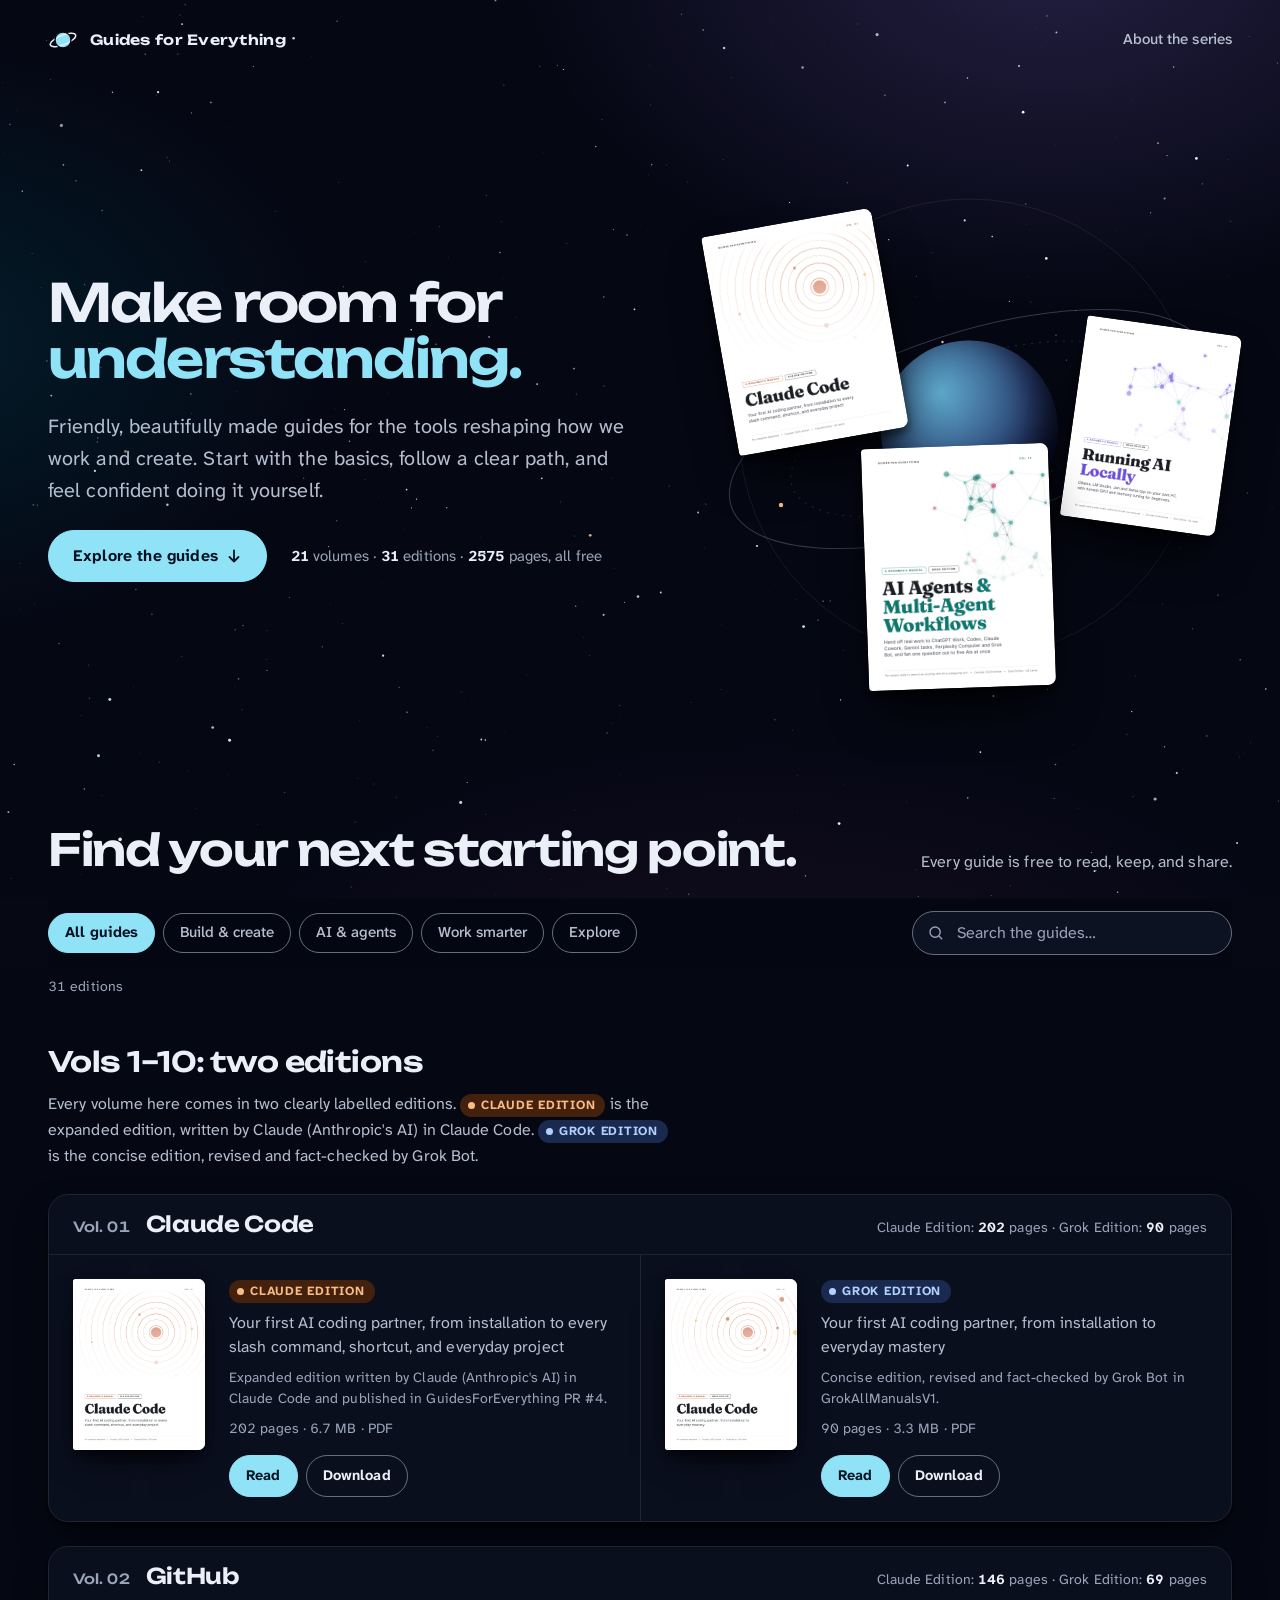
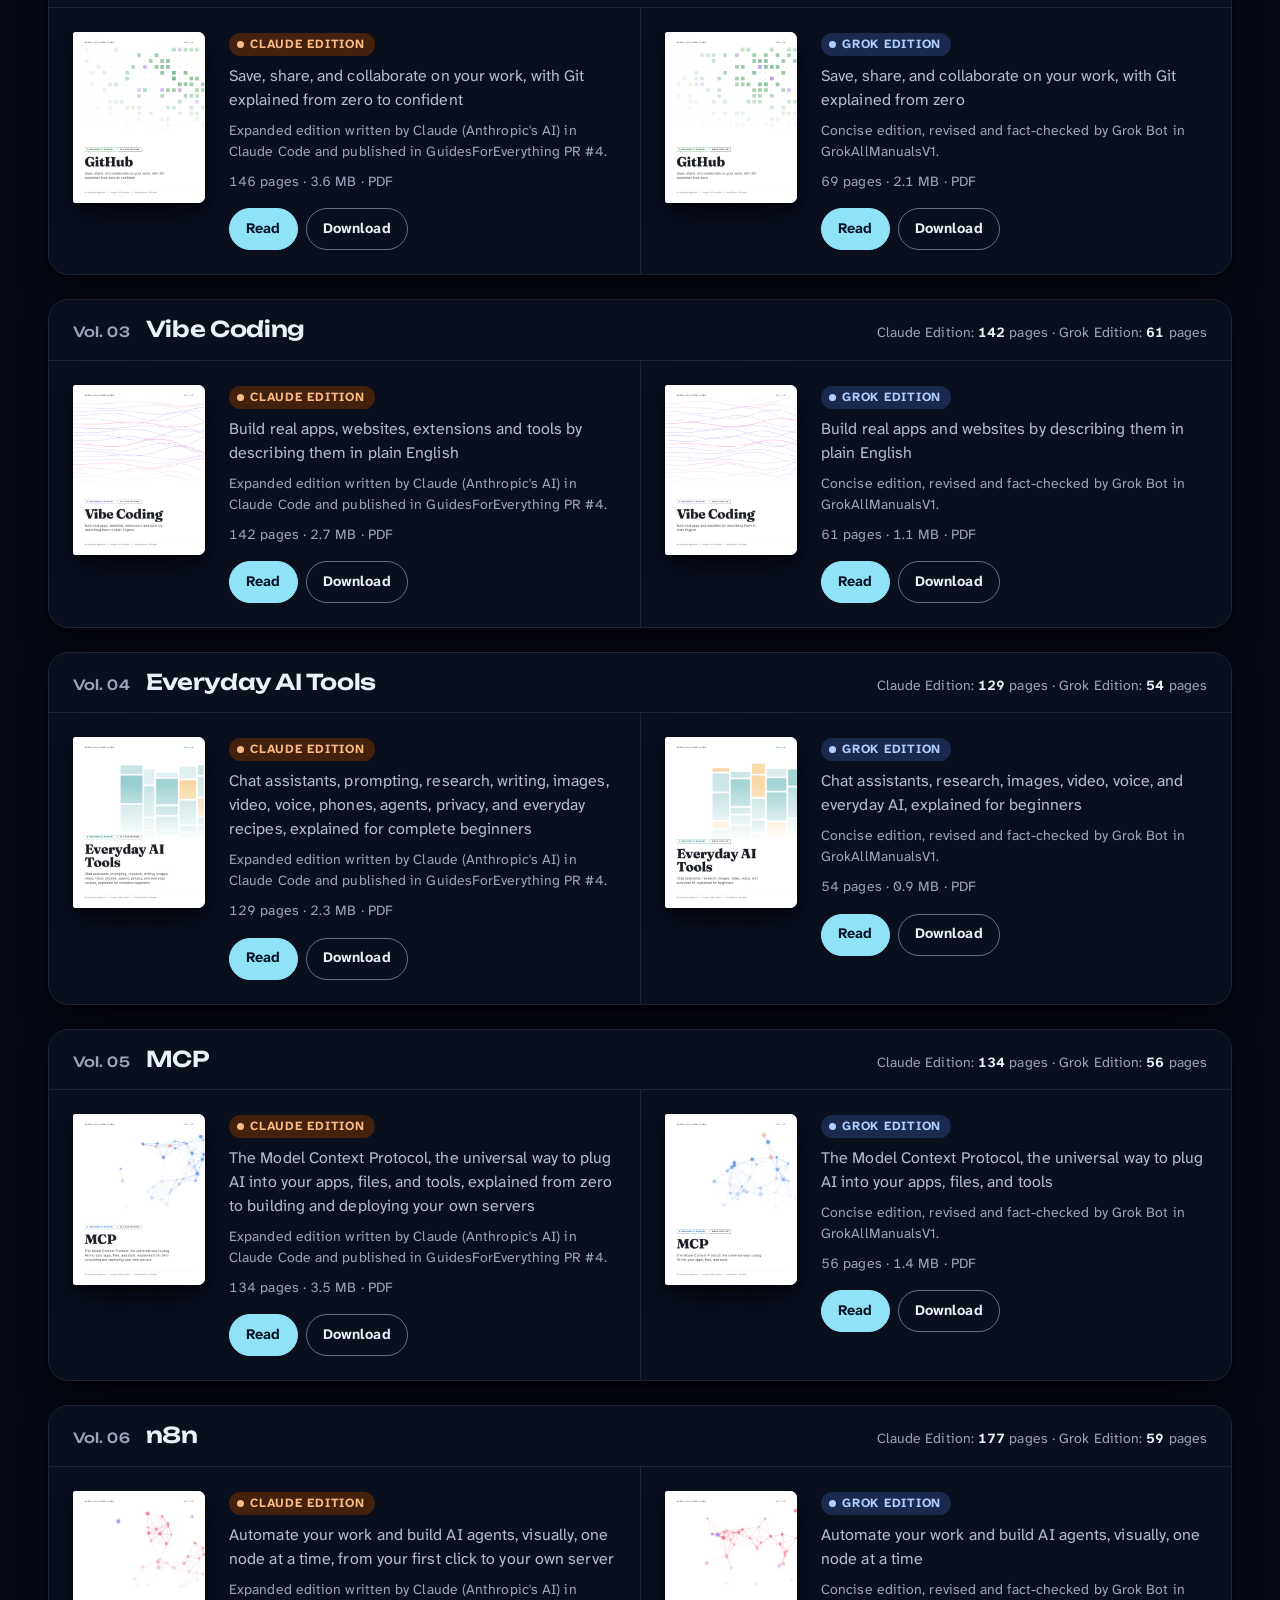
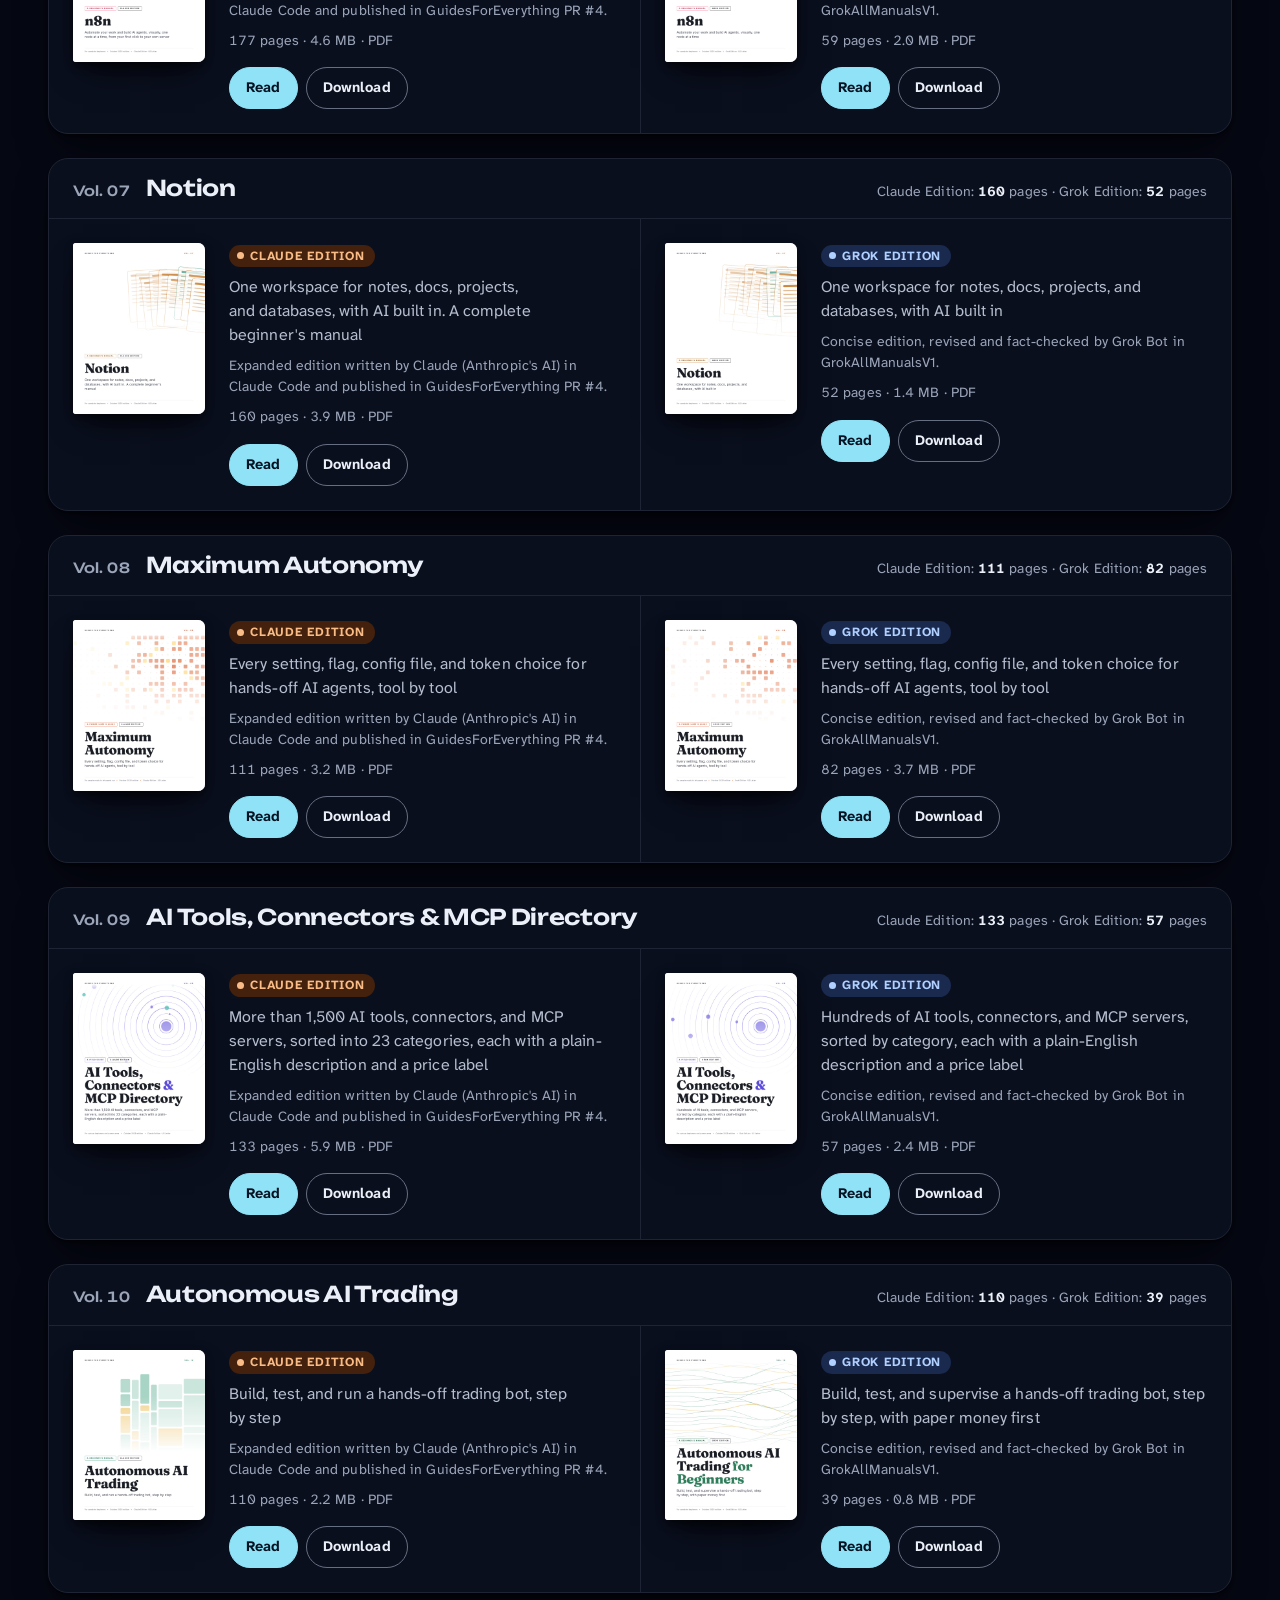
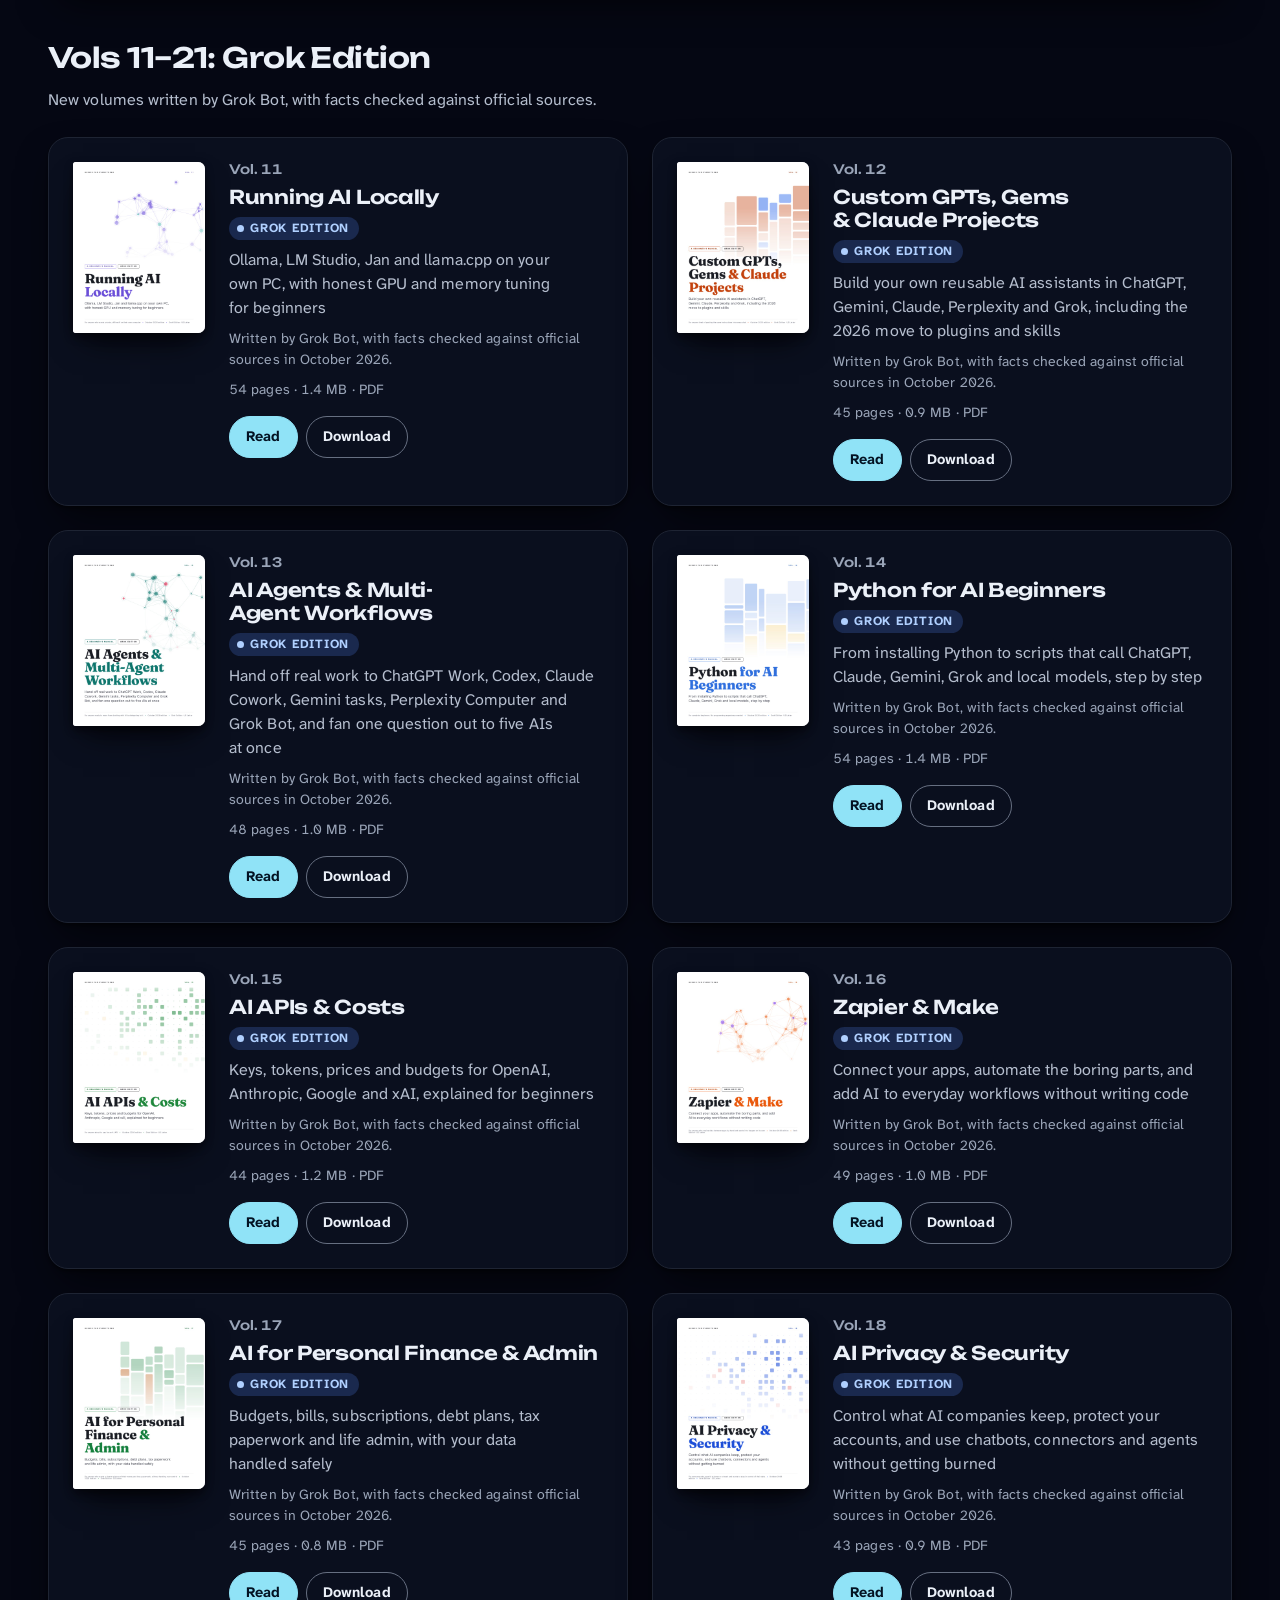
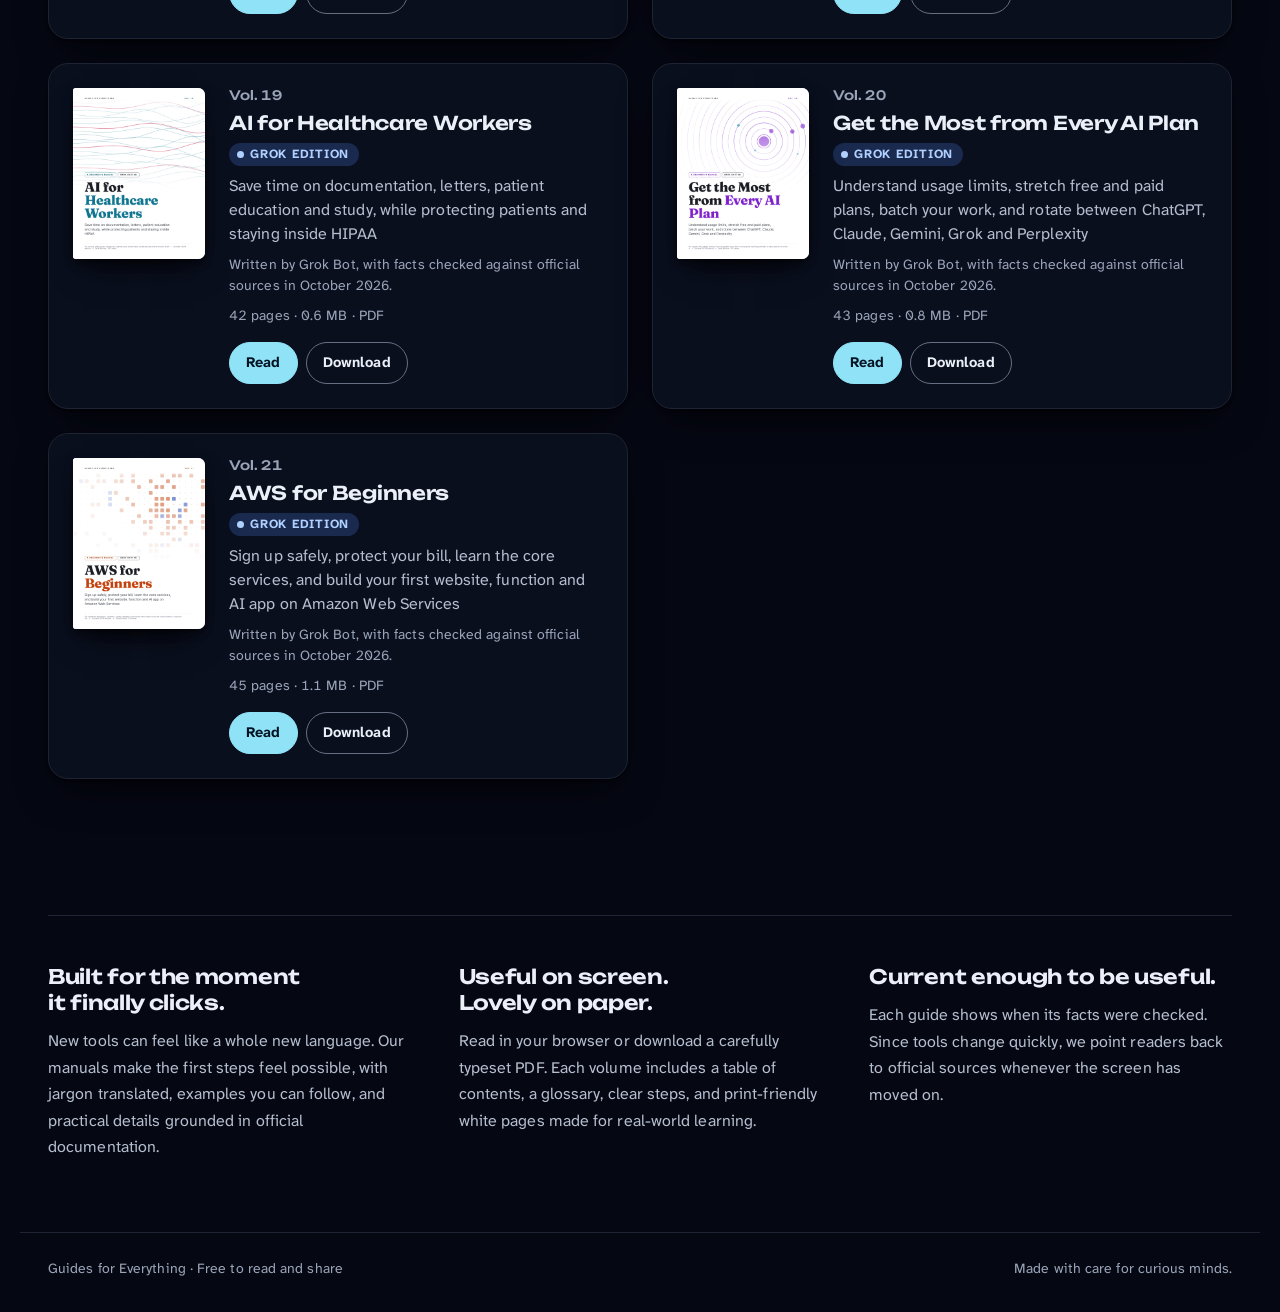
==== commit f82e4ad5: "Landing page: deep-space theme (Unbounded + Atkinson Hyperlegible Next, SVG starfield, AA contrast)," ====
--- a/index.html
+++ b/index.html
@@ -4,364 +4,252 @@
 <meta charset="utf-8">
 <meta name="viewport" content="width=device-width, initial-scale=1, viewport-fit=cover">
 <title>Guides for Everything</title>
-<meta name="claude:viewport-fit-sides" content="cover">
+<meta name="theme-color" content="#0b0d1a">
 <meta name="description" content="Free, print-ready beginner manuals for Claude Code, GitHub, vibe coding, AI tools, MCP, n8n, Notion, AI trading, local AI, AI agents, Python, AI APIs, Zapier and Make, personal finance, privacy, healthcare, AI plan limits and AWS. Vols 1–10 come in a Claude Edition and a Grok Edition.">
 <link rel="preconnect" href="https://fonts.googleapis.com">
 <link rel="preconnect" href="https://fonts.gstatic.com" crossorigin>
-<link rel="stylesheet" href="https://fonts.googleapis.com/css2?family=Fraunces:opsz,wght@9..144,600;9..144,800&family=Inter:wght@400;500;600;700&family=Source+Serif+4:opsz,wght@8..60,400;8..60,600&display=swap">
+<link rel="stylesheet" href="https://fonts.googleapis.com/css2?family=Atkinson+Hyperlegible+Next:wght@400;500;700&family=Unbounded:wght@400;500;600;700&display=swap">
+<link rel="preload" as="image" href="assets/stars-far.svg" type="image/svg+xml">
 <style>
-/* Layout: a bookshop shelf. The printed covers lead, in volume order, over a slim colophon.
-   Generated by build.mjs from templates/site.html; edit the template, not index.html. */
+/* Deep-space reading room. Generated by build.mjs from templates/site.html; edit the template, not index.html.
+   Display: Unbounded (wide, space-age geometry, headings only). Body/UI: Atkinson Hyperlegible Next.
+   Palette in OKLCH; every text pair below is checked to WCAG AA on its own surface. */
 :root {
-  --paper: #eef0f4;
-  --shelf: #ffffff;
-  --ink: #15171d;
-  --ink-2: #4b5160;
-  --rule: #d8dbe3;
-  --accent: #3e4fd6;
-  --shadow: 0 1px 2px rgba(20, 24, 40, .10), 0 10px 24px -8px rgba(20, 24, 40, .28);
-  --display: 'Fraunces', 'Source Serif 4', Georgia, serif;
-  --body: 'Source Serif 4', Georgia, serif;
-  --ui: 'Inter', system-ui, -apple-system, 'Segoe UI', sans-serif;
-  color-scheme: light;
+  color-scheme: dark;
+  --void:      oklch(13.5% .028 272);   /* page canvas */
+  --hull:      oklch(18.5% .034 270);   /* raised panel */
+  --hull-2:    oklch(22.5% .038 270);   /* hover / inset */
+  --line:      oklch(32% .035 268);
+  --line-soft: oklch(26% .03 268);
+  --line-ctl:  oklch(54% .03 265);     /* control outlines, 3:1+ on void and hull */
+  --text:      oklch(95.5% .012 260);
+  --text-2:    oklch(80% .025 262);     /* secondary, 8+:1 on hull */
+  --text-3:    oklch(72% .03 262);      /* metadata, 5.9:1 on hull */
+  --star:      oklch(87% .085 215);     /* action: pale starlight cyan */
+  --star-ink:  oklch(18% .04 250);
+  --claude:    oklch(84% .1 62);        /* warm, like a K-type star */
+  --claude-bg: oklch(29% .06 50);
+  --grok:      oklch(85% .075 258);     /* cool, like an A-type star */
+  --grok-bg:   oklch(29% .07 265);
+  --display: 'Unbounded', 'Arial Rounded MT Bold', 'Trebuchet MS', sans-serif;
+  --body: 'Atkinson Hyperlegible Next', 'Atkinson Hyperlegible', 'Segoe UI', system-ui, sans-serif;
+  --r-panel: 20px;
+  --shadow: 0 2px 4px oklch(5% .02 270 / .5), 0 18px 40px -12px oklch(5% .02 270 / .75);
+  --s1: 4px; --s2: 8px; --s3: 12px; --s4: 16px; --s5: 24px; --s6: 32px; --s7: 48px; --s8: 72px; --s9: 112px;
 }
-@media (prefers-color-scheme: dark) {
-  :root:not([data-theme="light"]) {
-    --paper: #0f1116; --shelf: #171a22; --ink: #eceef3; --ink-2: #a7adbb; --rule: #2a2f3b; --accent: #8f9bff;
-    --shadow: 0 1px 2px rgba(0, 0, 0, .5), 0 14px 30px -10px rgba(0, 0, 0, .8);
-    color-scheme: dark;
-  }
+* { box-sizing: border-box; }
+html { -webkit-text-size-adjust: 100%; scroll-behavior: smooth; scroll-padding-top: 24px; background: var(--void); scrollbar-color: var(--line) var(--void); }
+body {
+  margin: 0; min-height: 100vh; color: var(--text); background: transparent;
+  font: 400 17px/1.6 var(--body); letter-spacing: .005em;
+  caret-color: var(--star); accent-color: var(--star);
+  -webkit-font-smoothing: antialiased;
 }
-:root[data-theme="dark"] {
-  --paper: #0f1116; --shelf: #171a22; --ink: #eceef3; --ink-2: #a7adbb; --rule: #2a2f3b; --accent: #8f9bff;
-  --shadow: 0 1px 2px rgba(0, 0, 0, .5), 0 14px 30px -10px rgba(0, 0, 0, .8);
-  color-scheme: dark;
+::selection { background: oklch(87% .085 215 / .32); color: var(--text); }
+a { color: inherit; text-underline-offset: .22em; text-decoration-thickness: 1px; }
+:focus-visible { outline: 2px solid var(--star); outline-offset: 3px; border-radius: 6px; }
+.wrap { max-width: 1240px; margin: 0 auto; padding-inline: max(28px, env(safe-area-inset-left, 0px)) max(28px, env(safe-area-inset-right, 0px)); }
+.sr-only { position: absolute; width: 1px; height: 1px; padding: 0; margin: -1px; overflow: hidden; clip: rect(0,0,0,0); white-space: nowrap; border: 0; }
+.skip-link { position: absolute; z-index: 10; top: 10px; left: 10px; padding: 12px 16px; border-radius: 10px; background: var(--star); color: var(--star-ink); font-weight: 700; transform: translateY(-160%); }
+.skip-link:focus { transform: none; }
+
+/* ------------------------------------------------------------- the sky */
+.sky { position: fixed; inset: 0; z-index: -1; overflow: hidden; pointer-events: none; background:
+  radial-gradient(60vmax 40vmax at 82% -6%, oklch(36% .09 290 / .55), transparent 70%),
+  radial-gradient(50vmax 34vmax at -8% 38%, oklch(34% .07 220 / .38), transparent 70%),
+  radial-gradient(70vmax 40vmax at 60% 120%, oklch(30% .08 320 / .32), transparent 70%),
+  var(--void); }
+.sky i { position: absolute; inset: 0 0 -1400px; background-repeat: repeat; will-change: transform; }
+.sky .far { background-image: url(assets/stars-far.svg); background-size: 1400px; opacity: .85; }
+.sky .near { background-image: url(assets/stars-near.svg); background-size: 1400px; }
+.sky .twinkle { background-image: url(assets/stars-twinkle.svg); background-size: 1400px; background-position: 300px 520px; animation: twinkle 7s ease-in-out infinite alternate; }
+@keyframes twinkle { 0%, 30% { opacity: .2; } 100% { opacity: 1; } }
+
+/* ------------------------------------------------------------ masthead */
+.topbar { display: flex; justify-content: space-between; align-items: center; gap: var(--s5); padding-block: var(--s5); }
+.brand { display: inline-flex; align-items: center; gap: var(--s3); text-decoration: none; font: 600 14px/1 var(--display); letter-spacing: .02em; }
+.brand svg { width: 30px; height: 30px; flex: none; }
+.top-link { color: var(--text-2); font: 500 15px/1 var(--body); text-decoration: none; padding: var(--s2) 0; }
+.top-link:hover { color: var(--text); text-decoration: underline; }
+
+.hero { display: grid; grid-template-columns: minmax(0, 1.05fr) minmax(320px, .95fr); align-items: center; gap: clamp(32px, 6vw, 88px); padding-block: clamp(40px, 7vw, 96px) clamp(48px, 7vw, 96px); }
+.hero-copy { display: grid; gap: var(--s5); }
+h1 { margin: 0; max-width: 16ch; font: 600 clamp(34px, 4.1vw, 60px)/1.06 var(--display); letter-spacing: -.035em; text-wrap: balance; }
+h1 em { font-style: normal; color: var(--star); }
+.lede { margin: 0; max-width: 34em; font-size: clamp(18px, 1.6vw, 20px); line-height: 1.6; color: var(--text-2); text-wrap: pretty; }
+.hero-actions { display: flex; align-items: center; gap: var(--s5); flex-wrap: wrap; }
+.tally { margin: 0; color: var(--text-3); font-size: 15px; font-variant-numeric: tabular-nums; }
+.tally b { color: var(--text); font-weight: 700; }
+
+.btn { display: inline-flex; align-items: center; justify-content: center; gap: var(--s2); min-height: 44px; padding: 0 18px; border: 1px solid var(--line-ctl); border-radius: 999px; background: transparent; color: var(--text); font: 700 15px/1 var(--body); letter-spacing: .01em; text-decoration: none; transition: background .2s cubic-bezier(.16,1,.3,1), border-color .2s, color .2s, transform .2s cubic-bezier(.16,1,.3,1); }
+.btn:hover { border-color: var(--text-2); background: var(--hull-2); }
+.btn.primary { background: var(--star); border-color: var(--star); color: var(--star-ink); }
+.btn.primary:hover { background: oklch(92% .07 215); border-color: oklch(92% .07 215); }
+.btn:active { transform: translateY(1px); }
+.btn svg { width: 16px; height: 16px; }
+.hero-actions .btn { min-height: 52px; padding-inline: 24px; font-size: 16px; }
+
+/* the orbit: three printed covers on their paths */
+.orbit { position: relative; aspect-ratio: 1; width: 100%; max-width: 520px; justify-self: center; isolation: isolate; }
+.orbit svg.rings { position: absolute; inset: 0; width: 100%; height: 100%; z-index: -1; overflow: visible; }
+.orbit .planet { position: absolute; left: 50%; top: 50%; width: 34%; aspect-ratio: 1; translate: -50% -50%; border-radius: 50%; z-index: -1;
+  background: radial-gradient(circle at 34% 30%, oklch(70% .09 230), oklch(38% .09 265) 55%, oklch(16% .04 270) 100%);
+  box-shadow: inset -14px -18px 40px oklch(8% .03 270 / .85), 0 30px 80px -20px oklch(5% .02 270 / .9); }
+.orbit .moon { position: absolute; width: 33%; aspect-ratio: 8.5/11; border-radius: 4px 8px 8px 4px; overflow: hidden; box-shadow: 0 6px 10px oklch(5% .02 270 / .5), 0 28px 50px -12px oklch(5% .02 270 / .85); }
+.orbit .moon img { display: block; width: 100%; height: 100%; object-fit: cover; }
+.orbit .m1 { left: 2%; top: 10%; rotate: -10deg; }
+.orbit .m2 { right: 0; top: 30%; rotate: 8deg; width: 30%; }
+.orbit .m3 { left: 30%; bottom: 0; rotate: -2deg; width: 36%; }
+
+/* ------------------------------------------------------------- library */
+.library { padding-block: var(--s7) var(--s5); }
+.shelf-head { display: flex; justify-content: space-between; align-items: end; gap: var(--s4); flex-wrap: wrap; }
+h2 { margin: 0; font: 600 clamp(28px, 3.6vw, 44px)/1.1 var(--display); letter-spacing: -.03em; text-wrap: balance; }
+.shelf-note { margin: 0; color: var(--text-2); font-size: 16px; }
+.discovery { position: sticky; top: 0; z-index: 5; display: flex; justify-content: space-between; align-items: center; flex-wrap: wrap; gap: var(--s3) var(--s5); margin-top: var(--s5); padding-block: var(--s3); background: oklch(13.5% .028 272 / .94); box-shadow: 0 0 0 100vmax oklch(13.5% .028 272 / .94), 0 1px 0 100vmax var(--line-soft); clip-path: inset(0 -100vmax); }
+.filters { display: flex; gap: var(--s2); flex-wrap: wrap; }
+.filter { min-height: 40px; padding: 0 16px; border: 1px solid var(--line-ctl); border-radius: 999px; background: oklch(13.5% .028 272 / .7); color: var(--text-2); font: 500 15px/1 var(--body); cursor: pointer; transition: border-color .2s, color .2s, background .2s; }
+.filter:hover { color: var(--text); border-color: var(--text-3); }
+.filter[aria-pressed="true"] { color: var(--star-ink); background: var(--star); border-color: var(--star); font-weight: 700; }
+.search { position: relative; display: flex; align-items: center; width: min(100%, 320px); }
+.search svg { position: absolute; left: 15px; width: 18px; height: 18px; color: var(--text-3); pointer-events: none; }
+.search input { width: 100%; min-height: 44px; padding: 0 16px 0 44px; border: 1px solid var(--line-ctl); border-radius: 999px; background: var(--hull); color: var(--text); font: 400 16px/1 var(--body); }
+.search input::placeholder { color: var(--text-3); opacity: 1; }
+.search input:focus-visible { outline: 2px solid var(--star); outline-offset: 2px; border-color: var(--star); }
+.results { min-height: 1.5em; margin: var(--s2) 0 0; color: var(--text-3); font-size: 14px; font-variant-numeric: tabular-nums; }
+
+.edition-shelf { margin-top: var(--s7); }
+.edition-shelf[hidden], .pair[hidden], .book[hidden] { display: none; }
+.edition-head { display: grid; gap: var(--s3); margin-bottom: var(--s5); }
+.shelf-title { margin: 0; font: 600 clamp(21px, 2.3vw, 28px)/1.2 var(--display); letter-spacing: -.02em; }
+.edition-head .shelf-note { max-width: 62ch; font-size: 16px; line-height: 1.65; }
+.tag-claude, .tag-grok, .edition-tag { display: inline-flex; align-items: center; gap: 6px; padding: 3px 10px 3px 8px; border-radius: 999px; font: 700 12.5px/1.35 var(--body); letter-spacing: .06em; text-transform: uppercase; white-space: nowrap; }
+.tag-claude::before, .tag-grok::before, .edition-tag::before { content: ''; width: 7px; height: 7px; border-radius: 50%; background: currentColor; }
+.tag-claude, .ed-claude .edition-tag { color: var(--claude); background: var(--claude-bg); }
+.tag-grok, .ed-grok .edition-tag { color: var(--grok); background: var(--grok-bg); }
+
+/* pairs: one panel per volume, two editions side by side */
+.pairs { list-style: none; margin: 0; padding: 0; display: grid; gap: var(--s5); }
+.pair { border: 1px solid var(--line-soft); border-radius: var(--r-panel); background: oklch(18.5% .034 270 / .82); box-shadow: var(--shadow); overflow: hidden; }
+.pair-head { display: flex; align-items: baseline; flex-wrap: wrap; gap: var(--s1) var(--s4); padding: var(--s4) var(--s5); border-bottom: 1px solid var(--line-soft); }
+.pair-vol { margin: 0; color: var(--text-3); font: 500 14px/1.2 var(--display); font-variant-numeric: tabular-nums; }
+.pair-title { margin: 0; font: 600 clamp(18px, 1.7vw, 22px)/1.2 var(--display); letter-spacing: -.015em; }
+.pair-counts { margin: 0 0 0 auto; color: var(--text-3); font-size: 14px; font-variant-numeric: tabular-nums; }
+.pair-counts b { color: var(--text); }
+.pc { white-space: nowrap; }
+.pair-books { list-style: none; margin: 0; padding: 0; display: grid; grid-template-columns: repeat(2, minmax(0, 1fr)); }
+.pair-books .book + .book { border-left: 1px solid var(--line-soft); }
+
+.book { display: grid; grid-template-columns: 132px minmax(0, 1fr); gap: var(--s5); align-items: start; padding: var(--s5); min-width: 0; }
+.cover { display: block; position: relative; aspect-ratio: 8.5/11; border-radius: 3px 7px 7px 3px; overflow: hidden; background: oklch(96% .005 260); box-shadow: 0 4px 8px oklch(5% .02 270 / .45), 0 16px 30px -10px oklch(5% .02 270 / .8); transition: transform .35s cubic-bezier(.16,1,.3,1), box-shadow .35s cubic-bezier(.16,1,.3,1); }
+.cover img { display: block; width: 100%; height: 100%; object-fit: cover; }
+.cover:hover { transform: translateY(-4px) rotate(-1deg); box-shadow: 0 10px 14px oklch(5% .02 270 / .5), 0 26px 40px -12px oklch(5% .02 270 / .85); }
+.book-text { display: grid; gap: var(--s2); min-width: 0; }
+.ed-title { margin: 0; }
+.vol { margin: 0; color: var(--text-3); font: 500 13px/1.2 var(--display); font-variant-numeric: tabular-nums; }
+.book-title { margin: 0; font: 600 19px/1.22 var(--display); letter-spacing: -.015em; text-wrap: balance; }
+.book .edition-tag { width: fit-content; margin: 0; }
+.sub { margin: 0; color: var(--text-2); font-size: 16px; line-height: 1.5; text-wrap: pretty; }
+.ed-note { margin: 0; color: var(--text-3); font-size: 14px; line-height: 1.5; }
+.meta { margin: 0; color: var(--text-3); font-size: 14px; font-variant-numeric: tabular-nums; }
+.actions { display: flex; gap: var(--s2); flex-wrap: wrap; margin-top: var(--s2); }
+.actions .btn { min-height: 42px; padding-inline: 16px; font-size: 14.5px; }
+
+/* singles: two-up, matching the width of each half of a pair */
+.shelf { list-style: none; margin: 0; padding: 0; display: grid; grid-template-columns: repeat(2, minmax(0, 1fr)); gap: var(--s5); }
+.shelf .book { grid-template-columns: 132px minmax(0, 1fr); border: 1px solid var(--line-soft); border-radius: var(--r-panel); background: oklch(18.5% .034 270 / .82); box-shadow: var(--shadow); transition: border-color .25s; }
+.shelf .book:hover { border-color: var(--line); }
+
+.empty { display: none; margin-top: var(--s5); padding: var(--s7) var(--s5); border: 1px dashed var(--line); border-radius: var(--r-panel); color: var(--text-2); text-align: center; }
+.empty.is-visible { display: block; }
+
+/* ------------------------------------------------------------- notes */
+.notes { display: grid; grid-template-columns: repeat(3, minmax(0, 1fr)); gap: var(--s6) var(--s7); margin-top: var(--s9); padding: 48px 0 72px; border-top: 1px solid var(--line-soft); }
+.notes section { min-width: 0; }
+.notes h2 { margin-bottom: var(--s3); font-size: 20px; line-height: 1.3; letter-spacing: -.015em; }
+.notes p { margin: 0; color: var(--text-2); font-size: 16px; line-height: 1.65; max-width: 60ch; }
+.foot { display: flex; justify-content: space-between; gap: var(--s3); flex-wrap: wrap; padding-block: var(--s5) max(var(--s6), env(safe-area-inset-bottom, 0px)); border-top: 1px solid var(--line-soft); color: var(--text-3); font-size: 14px; }
+.foot p { margin: 0; }
+
+/* ------------------------------------------------------------ responsive */
+@media (max-width: 1120px) {
+  .shelf .book { grid-template-columns: 112px minmax(0, 1fr); }
+  .book { grid-template-columns: 112px minmax(0, 1fr); gap: var(--s4); padding: var(--s4); }
 }
-
-* { box-sizing: border-box; }
-html { -webkit-text-size-adjust: 100%; }
-body {
-  margin: 0;
-  background: var(--paper);
-  color: var(--ink);
-  font: 400 17px/1.55 var(--body);
+@media (max-width: 860px) {
+  .hero { grid-template-columns: minmax(0, 1fr); gap: var(--s6); padding-top: var(--s5); }
+  .orbit { max-width: 400px; order: -1; }
+  .shelf { grid-template-columns: minmax(0, 1fr); }
+  .pair-books { grid-template-columns: minmax(0, 1fr); }
+  .pair-books .book + .book { border-left: 0; border-top: 1px solid var(--line-soft); }
+  .notes { grid-template-columns: minmax(0, 1fr); gap: var(--s6); }
 }
-a { color: inherit; }
-.wrap {
-  max-width: 1180px;
-  margin: 0 auto;
-  padding-left: max(20px, env(safe-area-inset-left, 0px));
-  padding-right: max(20px, env(safe-area-inset-right, 0px));
-}
-
-/* ---------------------------------------------------------------- header */
-.masthead { padding-block: 56px 28px; display: grid; gap: 18px; }
-.series {
-  margin: 0;
-  font: 700 12px/1 var(--ui);
-  letter-spacing: .22em;
-  text-transform: uppercase;
-  color: var(--accent);
-}
-h1 {
-  margin: 0;
-  font: 800 clamp(40px, 7vw, 76px)/.98 var(--display);
-  letter-spacing: -.02em;
-  text-wrap: balance;
-}
-.lede { margin: 0; max-width: 40em; font-size: 19px; color: var(--ink-2); text-wrap: pretty; }
-.colophon-line {
-  display: flex; flex-wrap: wrap; gap: 6px 18px;
-  margin: 6px 0 0; padding: 0; list-style: none;
-  font: 500 13px/1.4 var(--ui); color: var(--ink-2);
-  font-variant-numeric: tabular-nums;
-}
-.colophon-line li { display: flex; align-items: center; gap: 8px; }
-.colophon-line li + li::before { content: ''; width: 4px; height: 4px; border-radius: 50%; background: var(--rule); margin-right: 10px; }
-.colophon-line b { color: var(--ink); font-weight: 700; }
-
-/* ----------------------------------------------------------------- shelf */
-.shelf-head {
-  display: flex; align-items: baseline; justify-content: space-between; gap: 12px; flex-wrap: wrap;
-  padding-top: 18px; border-top: 1px solid var(--rule);
-}
-h2 { margin: 0; font: 600 22px/1.2 var(--display); }
-.shelf-note { margin: 0; font: 500 13px/1.4 var(--ui); color: var(--ink-2); }
-.shelf {
-  list-style: none; margin: 22px 0 0; padding: 0;
-  display: grid; gap: 48px 36px;
-  grid-template-columns: repeat(3, minmax(0, 1fr));
-}
-.book { display: grid; gap: 14px; align-content: start; min-width: 0; }
-.cover {
-  display: block; position: relative;
-  aspect-ratio: 8.5 / 11; max-width: 100%;
-  border-radius: 3px 5px 5px 3px;
-  overflow: hidden;
-  box-shadow: var(--shadow);
-  transition: transform .25s ease, box-shadow .25s ease;
-}
-.cover::before {
-  /* the booklet's spine edge, in the manual's own colour */
-  content: ''; position: absolute; inset: 0 auto 0 0; width: 5px;
-  background: linear-gradient(to right, var(--book), transparent);
-  opacity: .9;
-}
-.cover img { display: block; width: 100%; height: 100%; object-fit: cover; }
-.cover:hover, .cover:focus-visible { transform: translateY(-4px) rotate(-.6deg); }
-.cover:focus-visible { outline: 3px solid var(--book); outline-offset: 4px; }
-.book-text { display: grid; gap: 6px; }
-.vol {
-  margin: 0; display: flex; gap: 10px; align-items: baseline;
-  font: 700 11.5px/1 var(--ui); letter-spacing: .16em; text-transform: uppercase;
-  color: var(--book);
-}
-.vol span { color: var(--ink-2); font-weight: 600; letter-spacing: .1em; }
-h3 { margin: 0; font: 600 23px/1.15 var(--display); text-wrap: balance; }
-.sub { margin: 0; font-size: 15.5px; line-height: 1.45; color: var(--ink-2); text-wrap: pretty; }
-.meta { margin: 2px 0 0; font: 500 12.5px/1.4 var(--ui); color: var(--ink-2); font-variant-numeric: tabular-nums; }
-.actions { display: flex; gap: 8px; flex-wrap: wrap; margin-top: 6px; }
-.btn {
-  display: inline-flex; align-items: center; justify-content: center;
-  min-height: 38px; padding: 0 16px;
-  border-radius: 999px;
-  border: 1.5px solid var(--rule);
-  background: var(--shelf);
-  font: 600 14px/1 var(--ui);
-  text-decoration: none;
-  transition: border-color .15s ease, background .15s ease;
-}
-.btn:hover { border-color: var(--book); }
-.btn.primary { background: var(--book); border-color: var(--book); color: #fff; }
-.btn.primary:hover { filter: brightness(1.08); }
-.btn:focus-visible { outline: 3px solid var(--book); outline-offset: 2px; }
-
-/* ------------------------------------------------------------- colophon */
-.notes {
-  margin-top: 72px; padding-block: 36px 56px;
-  border-top: 1px solid var(--rule);
-  display: grid; gap: 28px 48px;
-  grid-template-columns: repeat(auto-fit, minmax(260px, 1fr));
-}
-.notes section { min-width: 0; }
-.notes h2 { font-size: 19px; margin-bottom: 8px; }
-.notes p, .notes li { margin: 0; font-size: 15.5px; color: var(--ink-2); }
-.notes ul { margin: 0; padding-left: 1.1em; display: grid; gap: 4px; }
-code {
-  font: 500 .86em/1 ui-monospace, 'SFMono-Regular', Menlo, Consolas, monospace;
-  background: var(--shelf); border: 1px solid var(--rule); border-radius: 4px; padding: .12em .38em;
-  overflow-wrap: anywhere;
-}
-.foot { padding-block: 0 40px; font: 500 12.5px/1.5 var(--ui); color: var(--ink-2); }
-
-@media (max-width: 640px) {
-  /* phones: a list, cover beside its details */
-  .masthead { padding-block: 36px 20px; }
-  .shelf { grid-template-columns: minmax(0, 1fr); gap: 28px; }
-  .book { grid-template-columns: 112px minmax(0, 1fr); gap: 16px; align-items: start; }
-  h3 { font-size: 20px; }
-  .sub { font-size: 14.5px; }
-  .vol { white-space: nowrap; }
-  .vol span { display: none; }
-  .colophon-line li + li::before { display: none; }
-  .btn { padding: 0 14px; min-height: 36px; font-size: 13.5px; }
+@media (max-width: 600px) {
+  .wrap { padding-inline: max(18px, env(safe-area-inset-left, 0px)) max(18px, env(safe-area-inset-right, 0px)); }
+  .topbar { padding-block: var(--s4); }
+  .brand span { font-size: 13px; }
+  .top-link { font-size: 14px; }
+  .orbit { max-width: 300px; }
+  h1 { font-size: clamp(30px, 8.8vw, 42px); }
+  .lede { font-size: 17px; }
+  .hero-actions { gap: var(--s4); }
+  .shelf { grid-template-columns: minmax(0, 1fr); gap: var(--s4); }
+  .discovery { position: static; background: none; box-shadow: none; clip-path: none; padding-block: 0; }
+  .filters { flex-wrap: nowrap; overflow-x: auto; margin-inline: -18px; padding: 2px 18px 4px; scrollbar-width: none; width: calc(100% + 36px); }
+  .filters::-webkit-scrollbar { display: none; }
+  .filter { flex: none; }
+  .search { width: 100%; }
+  .pair-head { padding: var(--s4); }
+  .pair-counts { margin-left: 0; flex-basis: 100%; display: grid; }
+  .pc-sep { display: none; }
+  .book, .shelf .book { grid-template-columns: 92px minmax(0, 1fr); gap: var(--s4); padding: var(--s4); }
+  .book-title { font-size: 17px; }
+  .sub,   .ed-note { font-size: 13.5px; }
+  .actions .btn { min-height: 44px; flex: 1 1 auto; }
 }
 @media (prefers-reduced-motion: reduce) {
-  .cover, .btn { transition: none; }
-  .cover:hover, .cover:focus-visible { transform: none; }
-}
-
-/* A quiet, editorial reading room for the library. */
-:root {
-  --paper: #f6f4ef; --shelf: #fffefa; --ink: #20221d; --ink-2: #64665e;
-  --rule: #deddd4; --accent: #315f4c; --accent-soft: #e5ede6;
-  --shadow: 0 18px 60px rgba(39, 47, 37, .12);
-}
-@media (prefers-color-scheme: dark) {
-  :root:not([data-theme="light"]) {
-    --paper: #171b17; --shelf: #20251f; --ink: #f0efe5; --ink-2: #b3b7a9;
-    --rule: #394238; --accent: #a5c8a9; --accent-soft: #29392e;
-    --shadow: 0 18px 60px rgba(0, 0, 0, .34);
-  }
-}
-:root[data-theme="dark"] {
-  --paper: #171b17; --shelf: #20251f; --ink: #f0efe5; --ink-2: #b3b7a9;
-  --rule: #394238; --accent: #a5c8a9; --accent-soft: #29392e;
-  --shadow: 0 18px 60px rgba(0, 0, 0, .34);
-}
-html { scroll-behavior: smooth; scroll-padding-top: 24px; }
-body { background-image: radial-gradient(ellipse at 50% -18%, rgba(174,192,161,.25), transparent 48%); }
-.wrap { max-width: 1260px; padding-inline: max(28px, env(safe-area-inset-left, 0px)); }
-.masthead { padding-block: 26px 54px; }
-.topbar { display:flex; justify-content:space-between; align-items:center; gap:24px; }
-.brand { display:inline-flex; align-items:center; gap:11px; text-decoration:none; font:700 12px/1 var(--ui); letter-spacing:.15em; text-transform:uppercase; }
-.brand-mark { display:grid; place-items:center; width:34px; height:34px; border-radius:50% 50% 50% 10px; background:var(--accent); color:#fff; font:800 14px/1 var(--display); transform:rotate(-8deg); }
-.top-link { color:var(--ink-2); font:600 13px/1 var(--ui); text-decoration:none; }
-.top-link:hover { color:var(--accent); }
-.hero { display:grid; grid-template-columns:minmax(0,1.1fr) minmax(300px,.9fr); align-items:center; gap:clamp(36px,7vw,100px); padding-block:clamp(56px,9vw,112px) 54px; }
-.hero-copy { display:grid; gap:23px; align-content:center; }
-.series { display:inline-flex; align-items:center; gap:9px; width:fit-content; margin:0; padding:8px 12px; border:1px solid var(--rule); border-radius:999px; background:var(--shelf); font:700 11px/1 var(--ui); letter-spacing:.12em; text-transform:uppercase; color:var(--accent); }
-.series::before { content:''; width:7px; height:7px; border-radius:50%; background:#83a878; box-shadow:0 0 0 4px var(--accent-soft); }
-h1 { max-width:780px; font-size:clamp(50px,7.4vw,94px); line-height:.91; letter-spacing:-.045em; }
-.hero h1 em { color:var(--accent); font-weight:600; }
-.lede { max-width:35em; font:400 clamp(18px,1.7vw,21px)/1.55 var(--body); }
-.hero-actions { display:flex; align-items:center; gap:16px; flex-wrap:wrap; }
-.hero-actions .btn { min-height:48px; padding-inline:21px; }
-.hero-actions .btn.primary { color:#fff; background:var(--accent); border-color:var(--accent); }
-.text-link { font:600 13px/1.4 var(--ui); text-decoration-color:var(--rule); text-underline-offset:4px; }
-.text-link:hover { color:var(--accent); }
-.colophon-line { gap:0; margin-top:6px; padding-top:17px; border-top:1px solid var(--rule); }
-.colophon-line li { display:grid; gap:4px; padding-inline:22px; }
-.colophon-line li:first-child { padding-left:0; }
-.colophon-line li+li { border-left:1px solid var(--rule); }
-.colophon-line li::before { display:none; }
-.colophon-line b { color:var(--ink); font:700 18px/1 var(--display); font-variant-numeric:tabular-nums; }
-.hero-art { position:relative; display:grid; place-items:center; min-height:460px; isolation:isolate; }
-.hero-art::before { content:''; position:absolute; z-index:-1; width:min(36vw,430px); aspect-ratio:1; border-radius:50%; background:radial-gradient(circle,rgba(177,198,167,.5),rgba(177,198,167,.12) 60%,transparent 70%); }
-.hero-art::after { content:''; position:absolute; z-index:-1; width:min(32vw,380px); aspect-ratio:1; border:1px solid rgba(92,117,83,.25); border-radius:50%; }
-.hero-book { position:absolute; width:min(55%,230px); aspect-ratio:8.5/11; overflow:hidden; border-radius:4px 9px 9px 4px; background:var(--shelf); box-shadow:0 28px 58px rgba(30,42,27,.24); }
-.hero-book img { display:block; width:100%; height:100%; object-fit:cover; }
-.hero-book.one { z-index:1; transform:translate(-56%,-4%) rotate(-13deg); }
-.hero-book.two { z-index:2; transform:translate(34%,-1%) rotate(10deg); }
-.hero-book.three { z-index:3; width:min(60%,250px); transform:translate(-3%,13%) rotate(-2deg); }
-.art-note { position:absolute; z-index:4; right:0; bottom:8%; max-width:180px; padding:14px 17px; border:1px solid var(--rule); border-radius:14px 14px 14px 3px; background:var(--shelf); box-shadow:var(--shadow); font:600 12px/1.45 var(--ui); }
-.art-note strong { display:block; color:var(--accent); font-size:19px; }
-.eyebrow { margin:0 0 9px; color:var(--accent); font:700 10px/1.2 var(--ui); letter-spacing:.17em; text-transform:uppercase; }
-.library { padding-block:30px 16px; border-top:1px solid var(--rule); }
-.shelf-head { align-items:end; padding:0; border:0; }
-h2 { font-size:clamp(28px,4vw,42px); letter-spacing:-.025em; }
-.discovery { display:flex; justify-content:space-between; align-items:center; flex-wrap:wrap; gap:18px; padding-block:26px 22px; }
-.filters { display:flex; gap:7px; flex-wrap:wrap; }
-.filter { min-height:38px; padding:0 15px; border:1px solid var(--rule); border-radius:999px; color:var(--ink-2); background:transparent; font:600 12px/1 var(--ui); cursor:pointer; }
-.filter:hover { border-color:var(--accent); color:var(--accent); }
-.filter[aria-pressed="true"] { color:var(--shelf); border-color:var(--accent); background:var(--accent); }
-.search { position:relative; display:flex; align-items:center; width:min(100%,300px); }
-.search svg { position:absolute; left:14px; width:17px; height:17px; color:var(--ink-2); pointer-events:none; }
-.search input { width:100%; min-height:42px; padding:0 14px 0 41px; border:1px solid var(--rule); border-radius:999px; color:var(--ink); background:var(--shelf); font:500 13px/1 var(--ui); }
-.search input:focus-visible { outline:3px solid var(--accent-soft); outline-offset:2px; border-color:var(--accent); }
-.results { min-height:1.4em; margin:0 0 15px; color:var(--ink-2); font:500 12px/1.4 var(--ui); }
-.shelf { grid-template-columns:repeat(3,minmax(0,1fr)); gap:22px; margin-top:0; }
-.book { display:grid; grid-template-columns:minmax(98px,.72fr) minmax(0,1fr); align-items:center; gap:18px; padding:18px; border:1px solid var(--rule); border-radius:18px; background:var(--shelf); box-shadow:0 4px 18px rgba(38,42,33,.035); transition:border-color .2s ease,transform .2s ease,box-shadow .2s ease; }
-.book:hover { border-color:color-mix(in srgb,var(--book) 45%,var(--rule)); transform:translateY(-3px); box-shadow:0 16px 36px rgba(38,42,33,.09); }
-.book[hidden] { display:none; }
-.cover { align-self:center; border-radius:3px 7px 7px 3px; box-shadow:0 9px 18px rgba(20,26,20,.2); }
-.book-text { display:grid; gap:8px; align-content:center; min-width:0; }
-.vol { flex-wrap:wrap; gap:8px; font-size:10px; }
-h3 { font-size:clamp(18px,1.5vw,23px); line-height:1.1; letter-spacing:-.015em; }
-.sub { font-size:14px; line-height:1.42; }
-.meta { font-size:11px; }
-.actions { gap:7px; margin-top:2px; }
-.btn { min-height:38px; padding-inline:14px; border:1px solid var(--rule); background:transparent; font-size:12px; }
-.btn:hover { color:var(--book); }
-.edition-shelf { margin-top:34px; }
-.edition-shelf[hidden], .pair[hidden] { display:none; }
-.edition-head { display:grid; gap:8px; margin-bottom:18px; padding-top:22px; border-top:1px solid var(--rule); }
-.shelf-title { font:600 clamp(22px,2.6vw,30px)/1.15 var(--display); letter-spacing:-.02em; }
-.edition-head .shelf-note { max-width:52em; font-size:14px; line-height:1.55; }
-.tag-claude, .tag-grok, .edition-tag { display:inline-block; padding:3px 8px; border-radius:999px; font:700 10.5px/1.3 var(--ui); letter-spacing:.12em; text-transform:uppercase; }
-.tag-claude, .ed-claude .edition-tag { color:#9a4a1f; background:#f6e7dc; }
-.tag-grok, .ed-grok .edition-tag { color:#1f3a8a; background:#e2e8f8; }
-.edition-tag { width:fit-content; margin:0; }
-.ed-note { margin:0; font:500 11.5px/1.45 var(--ui); color:var(--ink-2); }
-.pairs { list-style:none; margin:0; padding:0; display:grid; gap:26px; }
-.pair { display:grid; gap:10px; }
-.pair-head { margin:0; font:600 15px/1.3 var(--ui); color:var(--ink); }
-.pair-head span { margin-right:6px; color:var(--accent); font-weight:700; letter-spacing:.12em; text-transform:uppercase; font-size:12px; }
-.pair-head em { display:block; margin-top:3px; font-style:normal; font-weight:500; font-size:12px; color:var(--ink-2); }
-.pair-books { list-style:none; margin:0; padding:0; display:grid; grid-template-columns:repeat(2,minmax(0,1fr)); gap:18px; }
-@media (max-width:720px) { .pair-books { grid-template-columns:minmax(0,1fr); gap:13px; } }
-.empty { display:none; padding:40px 20px; border:1px dashed var(--rule); border-radius:16px; color:var(--ink-2); text-align:center; font:500 14px/1.5 var(--ui); }
-.empty.is-visible { display:block; }
-.notes { grid-template-columns:1.2fr 1fr 1fr; margin-top:75px; padding-block:40px 56px; }
-.notes h2 { margin-bottom:10px; font-size:22px; }
-.foot { display:flex; justify-content:space-between; gap:12px; flex-wrap:wrap; padding-block:20px 34px; border-top:1px solid var(--rule); font:500 11px/1.5 var(--ui); }
-.foot p { margin:0; }
-.skip-link { position:absolute; z-index:10; top:10px; left:10px; padding:12px 16px; border-radius:8px; background:var(--ink); color:var(--paper); transform:translateY(-160%); }
-.skip-link:focus { transform:translateY(0); }
-.sr-only { position:absolute; width:1px; height:1px; padding:0; margin:-1px; overflow:hidden; clip:rect(0,0,0,0); white-space:nowrap; border:0; }
-@media (max-width:1040px) {
-  .shelf { grid-template-columns:repeat(2,minmax(0,1fr)); }
-  .hero { gap:30px; }
-  .hero-art { min-height:390px; }
-}
-@media (max-width:720px) {
-  .wrap { padding-inline:max(20px,env(safe-area-inset-left,0px)); }
-  .masthead { padding-block:18px 34px; }
-  .hero { grid-template-columns:minmax(0,1fr); gap:12px; padding-block:40px 24px; }
-  .hero-copy { gap:19px; }
-  .hero-art { grid-row:1; min-height:310px; }
-  .hero-book { width:min(42%,170px); }
-  .hero-book.three { width:min(47%,192px); }
-  .hero-art::before { width:min(64vw,330px); }
-  .hero-art::after { width:min(56vw,290px); }
-  .art-note { right:3%; bottom:3%; }
-  .shelf { gap:13px; }
-  .book { grid-template-columns:minmax(78px,.55fr) minmax(0,1fr); gap:14px; padding:12px; border-radius:14px; }
-  h3 { font-size:20px; }
-  .sub { font-size:13px; }
-  .colophon-line li { padding-inline:15px; }
-  .notes { grid-template-columns:repeat(2,minmax(0,1fr)); }
-}
-@media (max-width:500px) {
-  .wrap { padding-inline:18px; }
-  .hero { padding-top:30px; }
-  .hero-art { min-height:270px; }
-  h1 { font-size:clamp(48px,14vw,70px); }
-  .shelf-head { align-items:start; }
-  .discovery { align-items:stretch; }
-  .filters { flex-wrap:nowrap; max-width:calc(100vw - 36px); overflow-x:auto; padding:2px 2px 6px; scrollbar-width:thin; }
-  .filter { flex:0 0 auto; }
-  .search { width:100%; }
-  .shelf { grid-template-columns:minmax(0,1fr); }
-  .book { grid-template-columns:102px minmax(0,1fr); gap:16px; padding:14px; }
-  h3 { font-size:21px; }
-  .sub { font-size:13.5px; }
-  .notes { grid-template-columns:minmax(0,1fr); gap:25px; margin-top:54px; }
-  .colophon-line { gap:12px 0; }
-  .colophon-line li { padding-inline:11px; }
-}
-@media (prefers-reduced-motion:reduce) {
-  html { scroll-behavior:auto; }
-  *,*::before,*::after { transition-duration:.01ms!important; animation-duration:.01ms!important; }
-  .cover:hover,.cover:focus-visible,.book:hover { transform:none; }
+  html { scroll-behavior: auto; }
+  .sky .twinkle { animation: none; opacity: .7; }
+  *, *::before, *::after { transition-duration: .01ms !important; }
+  .cover:hover { transform: none; }
 }
 </style>
 </head>
 <body>
+<div class="sky" aria-hidden="true"><i class="far"></i><i class="near"></i><i class="twinkle"></i></div>
 <a class="skip-link" href="#library">Skip to the guide library</a>
 <header class="wrap masthead">
   <nav class="topbar" aria-label="Main navigation">
-    <a class="brand" href="#" aria-label="Guides for Everything home"><span class="brand-mark" aria-hidden="true">G</span><span>Guides for Everything</span></a>
-    <a class="top-link" href="#about">About the series <span aria-hidden="true">↗</span></a>
+    <a class="brand" href="#" aria-label="Guides for Everything home"><svg viewBox="0 0 32 32" aria-hidden="true"><circle cx="16" cy="16" r="8.5" fill="oklch(87% .085 215)"/><ellipse cx="16" cy="16" rx="14.5" ry="5" fill="none" stroke="oklch(95% .012 260)" stroke-width="1.6" transform="rotate(-22 16 16)"/><circle cx="16" cy="16" r="8.5" fill="none" stroke="oklch(13.5% .028 272)" stroke-width="1.4"/></svg><span>Guides for Everything</span></a>
+    <a class="top-link" href="#about">About the series</a>
   </nav>
   <div class="hero">
     <div class="hero-copy">
-      <p class="series">A little more know-how, a lot less overwhelm</p>
       <h1>Make room for <em>understanding.</em></h1>
       <p class="lede">Friendly, beautifully made guides for the tools reshaping how we work and create. Start with the basics, follow a clear path, and feel confident doing it yourself.</p>
       <div class="hero-actions">
-        <a class="btn primary" href="#library">Explore the guides <span aria-hidden="true">↓</span></a>
-        <a class="text-link" href="#about">What makes them different</a>
+        <a class="btn primary" href="#library">Explore the guides <svg viewBox="0 0 16 16" fill="none" stroke="currentColor" stroke-width="1.8" stroke-linecap="round" stroke-linejoin="round" aria-hidden="true"><path d="M8 2.5v11M3.5 9 8 13.5 12.5 9"/></svg></a>
+        <p class="tally"><b>21</b> volumes · <b>31</b> editions · <b>2575</b> pages, all free</p>
       </div>
-      <ul class="colophon-line" aria-label="About this edition">
-        <li><b>21</b><span>volumes</span></li>
-        <li><b>31</b><span>editions to read</span></li>
-        <li><b>2575</b><span>pages of know-how</span></li>
-        <li><b>100%</b><span>free to read</span></li>
-      </ul>
-    </div>
-    <div class="hero-art" aria-hidden="true">
-      <div class="hero-book one"><img src="output/covers/claude-code.jpg" alt="" width="816" height="1056"></div>
-      <div class="hero-book two"><img src="output/covers/vibe-coding.jpg" alt="" width="816" height="1056"></div>
-      <div class="hero-book three"><img src="output/covers/ai-tools-directory.jpg" alt="" width="816" height="1056"></div>
-      <div class="art-note"><strong>From curious to capable.</strong> Clear steps. Real examples. No experience required.</div>
+    </div>
+    <div class="orbit" aria-hidden="true">
+      <svg class="rings" viewBox="0 0 520 520" fill="none">
+        <ellipse cx="260" cy="260" rx="250" ry="96" transform="rotate(-18 260 260)" stroke="oklch(80% .025 262 / .28)" stroke-width="1"/>
+        <ellipse cx="260" cy="260" rx="186" ry="70" transform="rotate(-18 260 260)" stroke="oklch(80% .025 262 / .2)" stroke-width="1" stroke-dasharray="2 6"/>
+        <ellipse cx="260" cy="260" rx="230" ry="230" stroke="oklch(80% .025 262 / .1)" stroke-width="1"/>
+        <circle cx="478" cy="168" r="3" fill="oklch(87% .085 215)"/>
+        <circle cx="72" cy="336" r="2.2" fill="oklch(84% .1 62)"/>
+      </svg>
+      <div class="planet"></div>
+      <div class="moon m1"><img src="output/covers/claude-code.jpg" alt="" width="816" height="1056"></div>
+      <div class="moon m2"><img src="output/covers/local-ai.jpg" alt="" width="816" height="1056"></div>
+      <div class="moon m3"><img src="output/covers/ai-agents.jpg" alt="" width="816" height="1056"></div>
     </div>
   </div>
 </header>
 
 <main class="wrap">
   <section class="library" id="library" aria-labelledby="library-title">
-    <p class="eyebrow">The library</p>
     <div class="shelf-head">
       <h2 id="library-title">Find your next starting point.</h2>
       <p class="shelf-note">Every guide is free to read, keep, and share.</p>
@@ -388,350 +276,310 @@
   </div>
   <ol class="pairs">
 <li class="pair" aria-label="Vol. 01: Claude Code, two editions">
-  <p class="pair-head"><span>Vol. 01</span> Claude Code <em>Claude Edition: 202 pages · Grok Edition: 90 pages</em></p>
+  <div class="pair-head"><p class="pair-vol">Vol. 01</p><h4 class="pair-title">Claude Code</h4><p class="pair-counts"><span class="pc">Claude Edition: <b>202</b> pages</span><span class="pc-sep" aria-hidden="true"> · </span><span class="pc">Grok Edition: <b>90</b> pages</span></p></div>
   <ol class="pair-books">
 <li class="book ed-claude" style="--book: #C8603C" data-topic="Build &amp; create" data-search="claude code your first ai coding partner, from installation to every slash command, shortcut, and everyday project build &amp; create claude edition vol 1">
-  <a class="cover" href="output/claude-code.pdf" aria-label="Open Claude Code (Claude Edition) (PDF)"><img src="output/covers/claude-code.jpg" alt="Cover of Claude Code (Claude Edition)" width="816" height="1056" loading="lazy"></a>
-  <div class="book-text">
-    <p class="vol">Vol. 01<span>A Beginner’s Manual</span></p>
-    <p class="edition-tag">Claude Edition</p>
-    <h3>Claude Code</h3>
+  <a class="cover" href="output/claude-code.pdf" aria-label="Open Claude Code (Claude Edition) (PDF)"><img src="output/covers/claude-code.jpg" alt="Cover of Claude Code (Claude Edition)" width="816" height="1056" decoding="async"></a>
+  <div class="book-text">
+    <h5 class="ed-title"><span class="sr-only">Claude Code, </span><span class="edition-tag">Claude Edition</span></h5>
     <p class="sub">Your first AI coding partner, from installation to every slash command, shortcut, and everyday project</p>
     <p class="ed-note">Expanded edition written by Claude (Anthropic's AI) in Claude Code and published in GuidesForEverything PR #4.</p>
     <p class="meta">202 pages · 6.7 MB · PDF</p>
     <div class="actions">
-      <a class="btn primary" href="output/claude-code.pdf">Read</a>
-      <a class="btn" href="output/claude-code.pdf" download>Download</a>
+      <a class="btn primary" href="output/claude-code.pdf">Read<span class="sr-only"> Claude Code (Claude Edition)</span></a>
+      <a class="btn" href="output/claude-code.pdf" download>Download<span class="sr-only"> Claude Code (Claude Edition)</span></a>
     </div>
   </div>
 </li>
 <li class="book ed-grok" style="--book: #C8603C" data-topic="Build &amp; create" data-search="claude code your first ai coding partner, from installation to everyday mastery build &amp; create grok edition vol 1">
-  <a class="cover" href="output/claude-code-grok.pdf" aria-label="Open Claude Code (Grok Edition) (PDF)"><img src="output/covers/claude-code-grok.jpg" alt="Cover of Claude Code (Grok Edition)" width="816" height="1056" loading="lazy"></a>
-  <div class="book-text">
-    <p class="vol">Vol. 01<span>A Beginner’s Manual</span></p>
-    <p class="edition-tag">Grok Edition</p>
-    <h3>Claude Code</h3>
+  <a class="cover" href="output/claude-code-grok.pdf" aria-label="Open Claude Code (Grok Edition) (PDF)"><img src="output/covers/claude-code-grok.jpg" alt="Cover of Claude Code (Grok Edition)" width="816" height="1056" decoding="async"></a>
+  <div class="book-text">
+    <h5 class="ed-title"><span class="sr-only">Claude Code, </span><span class="edition-tag">Grok Edition</span></h5>
     <p class="sub">Your first AI coding partner, from installation to everyday mastery</p>
     <p class="ed-note">Concise edition, revised and fact-checked by Grok Bot in GrokAllManualsV1.</p>
     <p class="meta">90 pages · 3.3 MB · PDF</p>
     <div class="actions">
-      <a class="btn primary" href="output/claude-code-grok.pdf">Read</a>
-      <a class="btn" href="output/claude-code-grok.pdf" download>Download</a>
+      <a class="btn primary" href="output/claude-code-grok.pdf">Read<span class="sr-only"> Claude Code (Grok Edition)</span></a>
+      <a class="btn" href="output/claude-code-grok.pdf" download>Download<span class="sr-only"> Claude Code (Grok Edition)</span></a>
     </div>
   </div>
 </li>
   </ol>
 </li>
 <li class="pair" aria-label="Vol. 02: GitHub, two editions">
-  <p class="pair-head"><span>Vol. 02</span> GitHub <em>Claude Edition: 146 pages · Grok Edition: 69 pages</em></p>
+  <div class="pair-head"><p class="pair-vol">Vol. 02</p><h4 class="pair-title">GitHub</h4><p class="pair-counts"><span class="pc">Claude Edition: <b>146</b> pages</span><span class="pc-sep" aria-hidden="true"> · </span><span class="pc">Grok Edition: <b>69</b> pages</span></p></div>
   <ol class="pair-books">
 <li class="book ed-claude" style="--book: #1F883D" data-topic="Build &amp; create" data-search="github save, share, and collaborate on your work, with git explained from zero to confident build &amp; create claude edition vol 2">
-  <a class="cover" href="output/github.pdf" aria-label="Open GitHub (Claude Edition) (PDF)"><img src="output/covers/github.jpg" alt="Cover of GitHub (Claude Edition)" width="816" height="1056" loading="lazy"></a>
-  <div class="book-text">
-    <p class="vol">Vol. 02<span>A Beginner’s Manual</span></p>
-    <p class="edition-tag">Claude Edition</p>
-    <h3>GitHub</h3>
+  <a class="cover" href="output/github.pdf" aria-label="Open GitHub (Claude Edition) (PDF)"><img src="output/covers/github.jpg" alt="Cover of GitHub (Claude Edition)" width="816" height="1056" decoding="async"></a>
+  <div class="book-text">
+    <h5 class="ed-title"><span class="sr-only">GitHub, </span><span class="edition-tag">Claude Edition</span></h5>
     <p class="sub">Save, share, and collaborate on your work, with Git explained from zero to confident</p>
     <p class="ed-note">Expanded edition written by Claude (Anthropic's AI) in Claude Code and published in GuidesForEverything PR #4.</p>
     <p class="meta">146 pages · 3.6 MB · PDF</p>
     <div class="actions">
-      <a class="btn primary" href="output/github.pdf">Read</a>
-      <a class="btn" href="output/github.pdf" download>Download</a>
+      <a class="btn primary" href="output/github.pdf">Read<span class="sr-only"> GitHub (Claude Edition)</span></a>
+      <a class="btn" href="output/github.pdf" download>Download<span class="sr-only"> GitHub (Claude Edition)</span></a>
     </div>
   </div>
 </li>
 <li class="book ed-grok" style="--book: #1F883D" data-topic="Build &amp; create" data-search="github save, share, and collaborate on your work, with git explained from zero build &amp; create grok edition vol 2">
-  <a class="cover" href="output/github-grok.pdf" aria-label="Open GitHub (Grok Edition) (PDF)"><img src="output/covers/github-grok.jpg" alt="Cover of GitHub (Grok Edition)" width="816" height="1056" loading="lazy"></a>
-  <div class="book-text">
-    <p class="vol">Vol. 02<span>A Beginner’s Manual</span></p>
-    <p class="edition-tag">Grok Edition</p>
-    <h3>GitHub</h3>
+  <a class="cover" href="output/github-grok.pdf" aria-label="Open GitHub (Grok Edition) (PDF)"><img src="output/covers/github-grok.jpg" alt="Cover of GitHub (Grok Edition)" width="816" height="1056" decoding="async"></a>
+  <div class="book-text">
+    <h5 class="ed-title"><span class="sr-only">GitHub, </span><span class="edition-tag">Grok Edition</span></h5>
     <p class="sub">Save, share, and collaborate on your work, with Git explained from zero</p>
     <p class="ed-note">Concise edition, revised and fact-checked by Grok Bot in GrokAllManualsV1.</p>
     <p class="meta">69 pages · 2.1 MB · PDF</p>
     <div class="actions">
-      <a class="btn primary" href="output/github-grok.pdf">Read</a>
-      <a class="btn" href="output/github-grok.pdf" download>Download</a>
+      <a class="btn primary" href="output/github-grok.pdf">Read<span class="sr-only"> GitHub (Grok Edition)</span></a>
+      <a class="btn" href="output/github-grok.pdf" download>Download<span class="sr-only"> GitHub (Grok Edition)</span></a>
     </div>
   </div>
 </li>
   </ol>
 </li>
 <li class="pair" aria-label="Vol. 03: Vibe Coding, two editions">
-  <p class="pair-head"><span>Vol. 03</span> Vibe Coding <em>Claude Edition: 142 pages · Grok Edition: 61 pages</em></p>
+  <div class="pair-head"><p class="pair-vol">Vol. 03</p><h4 class="pair-title">Vibe Coding</h4><p class="pair-counts"><span class="pc">Claude Edition: <b>142</b> pages</span><span class="pc-sep" aria-hidden="true"> · </span><span class="pc">Grok Edition: <b>61</b> pages</span></p></div>
   <ol class="pair-books">
 <li class="book ed-claude" style="--book: #7C4DDB" data-topic="Build &amp; create" data-search="vibe coding build real apps, websites, extensions and tools by describing them in plain english build &amp; create claude edition vol 3">
-  <a class="cover" href="output/vibe-coding.pdf" aria-label="Open Vibe Coding (Claude Edition) (PDF)"><img src="output/covers/vibe-coding.jpg" alt="Cover of Vibe Coding (Claude Edition)" width="816" height="1056" loading="lazy"></a>
-  <div class="book-text">
-    <p class="vol">Vol. 03<span>A Beginner’s Manual</span></p>
-    <p class="edition-tag">Claude Edition</p>
-    <h3>Vibe Coding</h3>
+  <a class="cover" href="output/vibe-coding.pdf" aria-label="Open Vibe Coding (Claude Edition) (PDF)"><img src="output/covers/vibe-coding.jpg" alt="Cover of Vibe Coding (Claude Edition)" width="816" height="1056" decoding="async"></a>
+  <div class="book-text">
+    <h5 class="ed-title"><span class="sr-only">Vibe Coding, </span><span class="edition-tag">Claude Edition</span></h5>
     <p class="sub">Build real apps, websites, extensions and tools by describing them in plain English</p>
     <p class="ed-note">Expanded edition written by Claude (Anthropic's AI) in Claude Code and published in GuidesForEverything PR #4.</p>
     <p class="meta">142 pages · 2.7 MB · PDF</p>
     <div class="actions">
-      <a class="btn primary" href="output/vibe-coding.pdf">Read</a>
-      <a class="btn" href="output/vibe-coding.pdf" download>Download</a>
+      <a class="btn primary" href="output/vibe-coding.pdf">Read<span class="sr-only"> Vibe Coding (Claude Edition)</span></a>
+      <a class="btn" href="output/vibe-coding.pdf" download>Download<span class="sr-only"> Vibe Coding (Claude Edition)</span></a>
     </div>
   </div>
 </li>
 <li class="book ed-grok" style="--book: #7C4DDB" data-topic="Build &amp; create" data-search="vibe coding build real apps and websites by describing them in plain english build &amp; create grok edition vol 3">
-  <a class="cover" href="output/vibe-coding-grok.pdf" aria-label="Open Vibe Coding (Grok Edition) (PDF)"><img src="output/covers/vibe-coding-grok.jpg" alt="Cover of Vibe Coding (Grok Edition)" width="816" height="1056" loading="lazy"></a>
-  <div class="book-text">
-    <p class="vol">Vol. 03<span>A Beginner’s Manual</span></p>
-    <p class="edition-tag">Grok Edition</p>
-    <h3>Vibe Coding</h3>
+  <a class="cover" href="output/vibe-coding-grok.pdf" aria-label="Open Vibe Coding (Grok Edition) (PDF)"><img src="output/covers/vibe-coding-grok.jpg" alt="Cover of Vibe Coding (Grok Edition)" width="816" height="1056" decoding="async"></a>
+  <div class="book-text">
+    <h5 class="ed-title"><span class="sr-only">Vibe Coding, </span><span class="edition-tag">Grok Edition</span></h5>
     <p class="sub">Build real apps and websites by describing them in plain English</p>
     <p class="ed-note">Concise edition, revised and fact-checked by Grok Bot in GrokAllManualsV1.</p>
     <p class="meta">61 pages · 1.1 MB · PDF</p>
     <div class="actions">
-      <a class="btn primary" href="output/vibe-coding-grok.pdf">Read</a>
-      <a class="btn" href="output/vibe-coding-grok.pdf" download>Download</a>
+      <a class="btn primary" href="output/vibe-coding-grok.pdf">Read<span class="sr-only"> Vibe Coding (Grok Edition)</span></a>
+      <a class="btn" href="output/vibe-coding-grok.pdf" download>Download<span class="sr-only"> Vibe Coding (Grok Edition)</span></a>
     </div>
   </div>
 </li>
   </ol>
 </li>
 <li class="pair" aria-label="Vol. 04: Everyday AI Tools, two editions">
-  <p class="pair-head"><span>Vol. 04</span> Everyday AI Tools <em>Claude Edition: 129 pages · Grok Edition: 54 pages</em></p>
+  <div class="pair-head"><p class="pair-vol">Vol. 04</p><h4 class="pair-title">Everyday AI Tools</h4><p class="pair-counts"><span class="pc">Claude Edition: <b>129</b> pages</span><span class="pc-sep" aria-hidden="true"> · </span><span class="pc">Grok Edition: <b>54</b> pages</span></p></div>
   <ol class="pair-books">
 <li class="book ed-claude" style="--book: #0B8A8A" data-topic="AI &amp; agents" data-search="everyday ai tools chat assistants, prompting, research, writing, images, video, voice, phones, agents, privacy, and everyday recipes, explained for complete beginners ai &amp; agents claude edition vol 4">
-  <a class="cover" href="output/ai-tools.pdf" aria-label="Open Everyday AI Tools (Claude Edition) (PDF)"><img src="output/covers/ai-tools.jpg" alt="Cover of Everyday AI Tools (Claude Edition)" width="816" height="1056" loading="lazy"></a>
-  <div class="book-text">
-    <p class="vol">Vol. 04<span>A Beginner’s Manual</span></p>
-    <p class="edition-tag">Claude Edition</p>
-    <h3>Everyday AI Tools</h3>
+  <a class="cover" href="output/ai-tools.pdf" aria-label="Open Everyday AI Tools (Claude Edition) (PDF)"><img src="output/covers/ai-tools.jpg" alt="Cover of Everyday AI Tools (Claude Edition)" width="816" height="1056" decoding="async"></a>
+  <div class="book-text">
+    <h5 class="ed-title"><span class="sr-only">Everyday AI Tools, </span><span class="edition-tag">Claude Edition</span></h5>
     <p class="sub">Chat assistants, prompting, research, writing, images, video, voice, phones, agents, privacy, and everyday recipes, explained for complete beginners</p>
     <p class="ed-note">Expanded edition written by Claude (Anthropic's AI) in Claude Code and published in GuidesForEverything PR #4.</p>
     <p class="meta">129 pages · 2.3 MB · PDF</p>
     <div class="actions">
-      <a class="btn primary" href="output/ai-tools.pdf">Read</a>
-      <a class="btn" href="output/ai-tools.pdf" download>Download</a>
+      <a class="btn primary" href="output/ai-tools.pdf">Read<span class="sr-only"> Everyday AI Tools (Claude Edition)</span></a>
+      <a class="btn" href="output/ai-tools.pdf" download>Download<span class="sr-only"> Everyday AI Tools (Claude Edition)</span></a>
     </div>
   </div>
 </li>
 <li class="book ed-grok" style="--book: #0B8A8A" data-topic="AI &amp; agents" data-search="everyday ai tools chat assistants, research, images, video, voice, and everyday ai, explained for beginners ai &amp; agents grok edition vol 4">
-  <a class="cover" href="output/ai-tools-grok.pdf" aria-label="Open Everyday AI Tools (Grok Edition) (PDF)"><img src="output/covers/ai-tools-grok.jpg" alt="Cover of Everyday AI Tools (Grok Edition)" width="816" height="1056" loading="lazy"></a>
-  <div class="book-text">
-    <p class="vol">Vol. 04<span>A Beginner’s Manual</span></p>
-    <p class="edition-tag">Grok Edition</p>
-    <h3>Everyday AI Tools</h3>
+  <a class="cover" href="output/ai-tools-grok.pdf" aria-label="Open Everyday AI Tools (Grok Edition) (PDF)"><img src="output/covers/ai-tools-grok.jpg" alt="Cover of Everyday AI Tools (Grok Edition)" width="816" height="1056" decoding="async"></a>
+  <div class="book-text">
+    <h5 class="ed-title"><span class="sr-only">Everyday AI Tools, </span><span class="edition-tag">Grok Edition</span></h5>
     <p class="sub">Chat assistants, research, images, video, voice, and everyday AI, explained for beginners</p>
     <p class="ed-note">Concise edition, revised and fact-checked by Grok Bot in GrokAllManualsV1.</p>
     <p class="meta">54 pages · 0.9 MB · PDF</p>
     <div class="actions">
-      <a class="btn primary" href="output/ai-tools-grok.pdf">Read</a>
-      <a class="btn" href="output/ai-tools-grok.pdf" download>Download</a>
+      <a class="btn primary" href="output/ai-tools-grok.pdf">Read<span class="sr-only"> Everyday AI Tools (Grok Edition)</span></a>
+      <a class="btn" href="output/ai-tools-grok.pdf" download>Download<span class="sr-only"> Everyday AI Tools (Grok Edition)</span></a>
     </div>
   </div>
 </li>
   </ol>
 </li>
 <li class="pair" aria-label="Vol. 05: MCP, two editions">
-  <p class="pair-head"><span>Vol. 05</span> MCP <em>Claude Edition: 134 pages · Grok Edition: 56 pages</em></p>
+  <div class="pair-head"><p class="pair-vol">Vol. 05</p><h4 class="pair-title">MCP</h4><p class="pair-counts"><span class="pc">Claude Edition: <b>134</b> pages</span><span class="pc-sep" aria-hidden="true"> · </span><span class="pc">Grok Edition: <b>56</b> pages</span></p></div>
   <ol class="pair-books">
 <li class="book ed-claude" style="--book: #2F6FDE" data-topic="AI &amp; agents" data-search="mcp the model context protocol, the universal way to plug ai into your apps, files, and tools, explained from zero to building and deploying your own servers ai &amp; agents claude edition vol 5">
-  <a class="cover" href="output/mcp.pdf" aria-label="Open MCP (Claude Edition) (PDF)"><img src="output/covers/mcp.jpg" alt="Cover of MCP (Claude Edition)" width="816" height="1056" loading="lazy"></a>
-  <div class="book-text">
-    <p class="vol">Vol. 05<span>A Beginner’s Manual</span></p>
-    <p class="edition-tag">Claude Edition</p>
-    <h3>MCP</h3>
+  <a class="cover" href="output/mcp.pdf" aria-label="Open MCP (Claude Edition) (PDF)"><img src="output/covers/mcp.jpg" alt="Cover of MCP (Claude Edition)" width="816" height="1056" decoding="async"></a>
+  <div class="book-text">
+    <h5 class="ed-title"><span class="sr-only">MCP, </span><span class="edition-tag">Claude Edition</span></h5>
     <p class="sub">The Model Context Protocol, the universal way to plug AI into your apps, files, and tools, explained from zero to building and deploying your own servers</p>
     <p class="ed-note">Expanded edition written by Claude (Anthropic's AI) in Claude Code and published in GuidesForEverything PR #4.</p>
     <p class="meta">134 pages · 3.5 MB · PDF</p>
     <div class="actions">
-      <a class="btn primary" href="output/mcp.pdf">Read</a>
-      <a class="btn" href="output/mcp.pdf" download>Download</a>
+      <a class="btn primary" href="output/mcp.pdf">Read<span class="sr-only"> MCP (Claude Edition)</span></a>
+      <a class="btn" href="output/mcp.pdf" download>Download<span class="sr-only"> MCP (Claude Edition)</span></a>
     </div>
   </div>
 </li>
 <li class="book ed-grok" style="--book: #2F6FDE" data-topic="AI &amp; agents" data-search="mcp the model context protocol, the universal way to plug ai into your apps, files, and tools ai &amp; agents grok edition vol 5">
-  <a class="cover" href="output/mcp-grok.pdf" aria-label="Open MCP (Grok Edition) (PDF)"><img src="output/covers/mcp-grok.jpg" alt="Cover of MCP (Grok Edition)" width="816" height="1056" loading="lazy"></a>
-  <div class="book-text">
-    <p class="vol">Vol. 05<span>A Beginner’s Manual</span></p>
-    <p class="edition-tag">Grok Edition</p>
-    <h3>MCP</h3>
+  <a class="cover" href="output/mcp-grok.pdf" aria-label="Open MCP (Grok Edition) (PDF)"><img src="output/covers/mcp-grok.jpg" alt="Cover of MCP (Grok Edition)" width="816" height="1056" decoding="async"></a>
+  <div class="book-text">
+    <h5 class="ed-title"><span class="sr-only">MCP, </span><span class="edition-tag">Grok Edition</span></h5>
     <p class="sub">The Model Context Protocol, the universal way to plug AI into your apps, files, and tools</p>
     <p class="ed-note">Concise edition, revised and fact-checked by Grok Bot in GrokAllManualsV1.</p>
     <p class="meta">56 pages · 1.4 MB · PDF</p>
     <div class="actions">
-      <a class="btn primary" href="output/mcp-grok.pdf">Read</a>
-      <a class="btn" href="output/mcp-grok.pdf" download>Download</a>
+      <a class="btn primary" href="output/mcp-grok.pdf">Read<span class="sr-only"> MCP (Grok Edition)</span></a>
+      <a class="btn" href="output/mcp-grok.pdf" download>Download<span class="sr-only"> MCP (Grok Edition)</span></a>
     </div>
   </div>
 </li>
   </ol>
 </li>
 <li class="pair" aria-label="Vol. 06: n8n, two editions">
-  <p class="pair-head"><span>Vol. 06</span> n8n <em>Claude Edition: 177 pages · Grok Edition: 59 pages</em></p>
+  <div class="pair-head"><p class="pair-vol">Vol. 06</p><h4 class="pair-title">n8n</h4><p class="pair-counts"><span class="pc">Claude Edition: <b>177</b> pages</span><span class="pc-sep" aria-hidden="true"> · </span><span class="pc">Grok Edition: <b>59</b> pages</span></p></div>
   <ol class="pair-books">
 <li class="book ed-claude" style="--book: #E8456B" data-topic="Work smarter" data-search="n8n automate your work and build ai agents, visually, one node at a time, from your first click to your own server work smarter claude edition vol 6">
-  <a class="cover" href="output/n8n.pdf" aria-label="Open n8n (Claude Edition) (PDF)"><img src="output/covers/n8n.jpg" alt="Cover of n8n (Claude Edition)" width="816" height="1056" loading="lazy"></a>
-  <div class="book-text">
-    <p class="vol">Vol. 06<span>A Beginner’s Manual</span></p>
-    <p class="edition-tag">Claude Edition</p>
-    <h3>n8n</h3>
+  <a class="cover" href="output/n8n.pdf" aria-label="Open n8n (Claude Edition) (PDF)"><img src="output/covers/n8n.jpg" alt="Cover of n8n (Claude Edition)" width="816" height="1056" decoding="async"></a>
+  <div class="book-text">
+    <h5 class="ed-title"><span class="sr-only">n8n, </span><span class="edition-tag">Claude Edition</span></h5>
     <p class="sub">Automate your work and build AI agents, visually, one node at a time, from your first click to your own server</p>
     <p class="ed-note">Expanded edition written by Claude (Anthropic's AI) in Claude Code and published in GuidesForEverything PR #4.</p>
     <p class="meta">177 pages · 4.6 MB · PDF</p>
     <div class="actions">
-      <a class="btn primary" href="output/n8n.pdf">Read</a>
-      <a class="btn" href="output/n8n.pdf" download>Download</a>
+      <a class="btn primary" href="output/n8n.pdf">Read<span class="sr-only"> n8n (Claude Edition)</span></a>
+      <a class="btn" href="output/n8n.pdf" download>Download<span class="sr-only"> n8n (Claude Edition)</span></a>
     </div>
   </div>
 </li>
 <li class="book ed-grok" style="--book: #E8456B" data-topic="Work smarter" data-search="n8n automate your work and build ai agents, visually, one node at a time work smarter grok edition vol 6">
-  <a class="cover" href="output/n8n-grok.pdf" aria-label="Open n8n (Grok Edition) (PDF)"><img src="output/covers/n8n-grok.jpg" alt="Cover of n8n (Grok Edition)" width="816" height="1056" loading="lazy"></a>
-  <div class="book-text">
-    <p class="vol">Vol. 06<span>A Beginner’s Manual</span></p>
-    <p class="edition-tag">Grok Edition</p>
-    <h3>n8n</h3>
+  <a class="cover" href="output/n8n-grok.pdf" aria-label="Open n8n (Grok Edition) (PDF)"><img src="output/covers/n8n-grok.jpg" alt="Cover of n8n (Grok Edition)" width="816" height="1056" decoding="async"></a>
+  <div class="book-text">
+    <h5 class="ed-title"><span class="sr-only">n8n, </span><span class="edition-tag">Grok Edition</span></h5>
     <p class="sub">Automate your work and build AI agents, visually, one node at a time</p>
     <p class="ed-note">Concise edition, revised and fact-checked by Grok Bot in GrokAllManualsV1.</p>
     <p class="meta">59 pages · 2.0 MB · PDF</p>
     <div class="actions">
-      <a class="btn primary" href="output/n8n-grok.pdf">Read</a>
-      <a class="btn" href="output/n8n-grok.pdf" download>Download</a>
+      <a class="btn primary" href="output/n8n-grok.pdf">Read<span class="sr-only"> n8n (Grok Edition)</span></a>
+      <a class="btn" href="output/n8n-grok.pdf" download>Download<span class="sr-only"> n8n (Grok Edition)</span></a>
     </div>
   </div>
 </li>
   </ol>
 </li>
 <li class="pair" aria-label="Vol. 07: Notion, two editions">
-  <p class="pair-head"><span>Vol. 07</span> Notion <em>Claude Edition: 160 pages · Grok Edition: 52 pages</em></p>
+  <div class="pair-head"><p class="pair-vol">Vol. 07</p><h4 class="pair-title">Notion</h4><p class="pair-counts"><span class="pc">Claude Edition: <b>160</b> pages</span><span class="pc-sep" aria-hidden="true"> · </span><span class="pc">Grok Edition: <b>52</b> pages</span></p></div>
   <ol class="pair-books">
 <li class="book ed-claude" style="--book: #C2711B" data-topic="Work smarter" data-search="notion one workspace for notes, docs, projects, and databases, with ai built in. a complete beginner's manual work smarter claude edition vol 7">
-  <a class="cover" href="output/notion.pdf" aria-label="Open Notion (Claude Edition) (PDF)"><img src="output/covers/notion.jpg" alt="Cover of Notion (Claude Edition)" width="816" height="1056" loading="lazy"></a>
-  <div class="book-text">
-    <p class="vol">Vol. 07<span>A Beginner’s Manual</span></p>
-    <p class="edition-tag">Claude Edition</p>
-    <h3>Notion</h3>
+  <a class="cover" href="output/notion.pdf" aria-label="Open Notion (Claude Edition) (PDF)"><img src="output/covers/notion.jpg" alt="Cover of Notion (Claude Edition)" width="816" height="1056" decoding="async"></a>
+  <div class="book-text">
+    <h5 class="ed-title"><span class="sr-only">Notion, </span><span class="edition-tag">Claude Edition</span></h5>
     <p class="sub">One workspace for notes, docs, projects, and databases, with AI built in. A complete beginner's manual</p>
     <p class="ed-note">Expanded edition written by Claude (Anthropic's AI) in Claude Code and published in GuidesForEverything PR #4.</p>
     <p class="meta">160 pages · 3.9 MB · PDF</p>
     <div class="actions">
-      <a class="btn primary" href="output/notion.pdf">Read</a>
-      <a class="btn" href="output/notion.pdf" download>Download</a>
+      <a class="btn primary" href="output/notion.pdf">Read<span class="sr-only"> Notion (Claude Edition)</span></a>
+      <a class="btn" href="output/notion.pdf" download>Download<span class="sr-only"> Notion (Claude Edition)</span></a>
     </div>
   </div>
 </li>
 <li class="book ed-grok" style="--book: #C2711B" data-topic="Work smarter" data-search="notion one workspace for notes, docs, projects, and databases, with ai built in work smarter grok edition vol 7">
-  <a class="cover" href="output/notion-grok.pdf" aria-label="Open Notion (Grok Edition) (PDF)"><img src="output/covers/notion-grok.jpg" alt="Cover of Notion (Grok Edition)" width="816" height="1056" loading="lazy"></a>
-  <div class="book-text">
-    <p class="vol">Vol. 07<span>A Beginner’s Manual</span></p>
-    <p class="edition-tag">Grok Edition</p>
-    <h3>Notion</h3>
+  <a class="cover" href="output/notion-grok.pdf" aria-label="Open Notion (Grok Edition) (PDF)"><img src="output/covers/notion-grok.jpg" alt="Cover of Notion (Grok Edition)" width="816" height="1056" decoding="async"></a>
+  <div class="book-text">
+    <h5 class="ed-title"><span class="sr-only">Notion, </span><span class="edition-tag">Grok Edition</span></h5>
     <p class="sub">One workspace for notes, docs, projects, and databases, with AI built in</p>
     <p class="ed-note">Concise edition, revised and fact-checked by Grok Bot in GrokAllManualsV1.</p>
     <p class="meta">52 pages · 1.4 MB · PDF</p>
     <div class="actions">
-      <a class="btn primary" href="output/notion-grok.pdf">Read</a>
-      <a class="btn" href="output/notion-grok.pdf" download>Download</a>
+      <a class="btn primary" href="output/notion-grok.pdf">Read<span class="sr-only"> Notion (Grok Edition)</span></a>
+      <a class="btn" href="output/notion-grok.pdf" download>Download<span class="sr-only"> Notion (Grok Edition)</span></a>
     </div>
   </div>
 </li>
   </ol>
 </li>
 <li class="pair" aria-label="Vol. 08: Maximum Autonomy, two editions">
-  <p class="pair-head"><span>Vol. 08</span> Maximum Autonomy <em>Claude Edition: 111 pages · Grok Edition: 82 pages</em></p>
+  <div class="pair-head"><p class="pair-vol">Vol. 08</p><h4 class="pair-title">Maximum Autonomy</h4><p class="pair-counts"><span class="pc">Claude Edition: <b>111</b> pages</span><span class="pc-sep" aria-hidden="true"> · </span><span class="pc">Grok Edition: <b>82</b> pages</span></p></div>
   <ol class="pair-books">
 <li class="book ed-claude" style="--book: #D9480F" data-topic="AI &amp; agents" data-search="maximum autonomy every setting, flag, config file, and token choice for hands-off ai agents, tool by tool ai &amp; agents claude edition vol 8">
-  <a class="cover" href="output/maximum-autonomy.pdf" aria-label="Open Maximum Autonomy (Claude Edition) (PDF)"><img src="output/covers/maximum-autonomy.jpg" alt="Cover of Maximum Autonomy (Claude Edition)" width="816" height="1056" loading="lazy"></a>
-  <div class="book-text">
-    <p class="vol">Vol. 08<span>A Power-User's Guide</span></p>
-    <p class="edition-tag">Claude Edition</p>
-    <h3>Maximum Autonomy</h3>
+  <a class="cover" href="output/maximum-autonomy.pdf" aria-label="Open Maximum Autonomy (Claude Edition) (PDF)"><img src="output/covers/maximum-autonomy.jpg" alt="Cover of Maximum Autonomy (Claude Edition)" width="816" height="1056" decoding="async"></a>
+  <div class="book-text">
+    <h5 class="ed-title"><span class="sr-only">Maximum Autonomy, </span><span class="edition-tag">Claude Edition</span></h5>
     <p class="sub">Every setting, flag, config file, and token choice for hands-off AI agents, tool by tool</p>
     <p class="ed-note">Expanded edition written by Claude (Anthropic's AI) in Claude Code and published in GuidesForEverything PR #4.</p>
     <p class="meta">111 pages · 3.2 MB · PDF</p>
     <div class="actions">
-      <a class="btn primary" href="output/maximum-autonomy.pdf">Read</a>
-      <a class="btn" href="output/maximum-autonomy.pdf" download>Download</a>
+      <a class="btn primary" href="output/maximum-autonomy.pdf">Read<span class="sr-only"> Maximum Autonomy (Claude Edition)</span></a>
+      <a class="btn" href="output/maximum-autonomy.pdf" download>Download<span class="sr-only"> Maximum Autonomy (Claude Edition)</span></a>
     </div>
   </div>
 </li>
 <li class="book ed-grok" style="--book: #D9480F" data-topic="AI &amp; agents" data-search="maximum autonomy every setting, flag, config file, and token choice for hands-off ai agents, tool by tool ai &amp; agents grok edition vol 8">
-  <a class="cover" href="output/maximum-autonomy-grok.pdf" aria-label="Open Maximum Autonomy (Grok Edition) (PDF)"><img src="output/covers/maximum-autonomy-grok.jpg" alt="Cover of Maximum Autonomy (Grok Edition)" width="816" height="1056" loading="lazy"></a>
-  <div class="book-text">
-    <p class="vol">Vol. 08<span>A Power-User's Guide</span></p>
-    <p class="edition-tag">Grok Edition</p>
-    <h3>Maximum Autonomy</h3>
+  <a class="cover" href="output/maximum-autonomy-grok.pdf" aria-label="Open Maximum Autonomy (Grok Edition) (PDF)"><img src="output/covers/maximum-autonomy-grok.jpg" alt="Cover of Maximum Autonomy (Grok Edition)" width="816" height="1056" decoding="async"></a>
+  <div class="book-text">
+    <h5 class="ed-title"><span class="sr-only">Maximum Autonomy, </span><span class="edition-tag">Grok Edition</span></h5>
     <p class="sub">Every setting, flag, config file, and token choice for hands-off AI agents, tool by tool</p>
     <p class="ed-note">Concise edition, revised and fact-checked by Grok Bot in GrokAllManualsV1.</p>
     <p class="meta">82 pages · 3.7 MB · PDF</p>
     <div class="actions">
-      <a class="btn primary" href="output/maximum-autonomy-grok.pdf">Read</a>
-      <a class="btn" href="output/maximum-autonomy-grok.pdf" download>Download</a>
+      <a class="btn primary" href="output/maximum-autonomy-grok.pdf">Read<span class="sr-only"> Maximum Autonomy (Grok Edition)</span></a>
+      <a class="btn" href="output/maximum-autonomy-grok.pdf" download>Download<span class="sr-only"> Maximum Autonomy (Grok Edition)</span></a>
     </div>
   </div>
 </li>
   </ol>
 </li>
 <li class="pair" aria-label="Vol. 09: AI Tools, Connectors &amp; MCP Directory, two editions">
-  <p class="pair-head"><span>Vol. 09</span> AI Tools, Connectors &amp; MCP Directory <em>Claude Edition: 133 pages · Grok Edition: 57 pages</em></p>
+  <div class="pair-head"><p class="pair-vol">Vol. 09</p><h4 class="pair-title">AI Tools, Connectors &amp; MCP Directory</h4><p class="pair-counts"><span class="pc">Claude Edition: <b>133</b> pages</span><span class="pc-sep" aria-hidden="true"> · </span><span class="pc">Grok Edition: <b>57</b> pages</span></p></div>
   <ol class="pair-books">
 <li class="book ed-claude" style="--book: #5B4BDB" data-topic="AI &amp; agents" data-search="ai tools, connectors &amp; mcp directory more than 1,500 ai tools, connectors, and mcp servers, sorted into 23 categories, each with a plain-english description and a price label ai &amp; agents claude edition vol 9">
-  <a class="cover" href="output/ai-tools-directory.pdf" aria-label="Open AI Tools, Connectors &amp; MCP Directory (Claude Edition) (PDF)"><img src="output/covers/ai-tools-directory.jpg" alt="Cover of AI Tools, Connectors &amp; MCP Directory (Claude Edition)" width="816" height="1056" loading="lazy"></a>
-  <div class="book-text">
-    <p class="vol">Vol. 09<span>A Field Guide</span></p>
-    <p class="edition-tag">Claude Edition</p>
-    <h3>AI Tools, Connectors &amp; MCP Directory</h3>
+  <a class="cover" href="output/ai-tools-directory.pdf" aria-label="Open AI Tools, Connectors &amp; MCP Directory (Claude Edition) (PDF)"><img src="output/covers/ai-tools-directory.jpg" alt="Cover of AI Tools, Connectors &amp; MCP Directory (Claude Edition)" width="816" height="1056" decoding="async"></a>
+  <div class="book-text">
+    <h5 class="ed-title"><span class="sr-only">AI Tools, Connectors &amp; MCP Directory, </span><span class="edition-tag">Claude Edition</span></h5>
     <p class="sub">More than 1,500 AI tools, connectors, and MCP servers, sorted into 23 categories, each with a plain-English description and a price label</p>
     <p class="ed-note">Expanded edition written by Claude (Anthropic's AI) in Claude Code and published in GuidesForEverything PR #4.</p>
     <p class="meta">133 pages · 5.9 MB · PDF</p>
     <div class="actions">
-      <a class="btn primary" href="output/ai-tools-directory.pdf">Read</a>
-      <a class="btn" href="output/ai-tools-directory.pdf" download>Download</a>
+      <a class="btn primary" href="output/ai-tools-directory.pdf">Read<span class="sr-only"> AI Tools, Connectors &amp; MCP Directory (Claude Edition)</span></a>
+      <a class="btn" href="output/ai-tools-directory.pdf" download>Download<span class="sr-only"> AI Tools, Connectors &amp; MCP Directory (Claude Edition)</span></a>
     </div>
   </div>
 </li>
 <li class="book ed-grok" style="--book: #5B4BDB" data-topic="AI &amp; agents" data-search="ai tools, connectors &amp; mcp directory hundreds of ai tools, connectors, and mcp servers, sorted by category, each with a plain-english description and a price label ai &amp; agents grok edition vol 9">
-  <a class="cover" href="output/ai-tools-directory-grok.pdf" aria-label="Open AI Tools, Connectors &amp; MCP Directory (Grok Edition) (PDF)"><img src="output/covers/ai-tools-directory-grok.jpg" alt="Cover of AI Tools, Connectors &amp; MCP Directory (Grok Edition)" width="816" height="1056" loading="lazy"></a>
-  <div class="book-text">
-    <p class="vol">Vol. 09<span>A Field Guide</span></p>
-    <p class="edition-tag">Grok Edition</p>
-    <h3>AI Tools, Connectors &amp; MCP Directory</h3>
+  <a class="cover" href="output/ai-tools-directory-grok.pdf" aria-label="Open AI Tools, Connectors &amp; MCP Directory (Grok Edition) (PDF)"><img src="output/covers/ai-tools-directory-grok.jpg" alt="Cover of AI Tools, Connectors &amp; MCP Directory (Grok Edition)" width="816" height="1056" decoding="async"></a>
+  <div class="book-text">
+    <h5 class="ed-title"><span class="sr-only">AI Tools, Connectors &amp; MCP Directory, </span><span class="edition-tag">Grok Edition</span></h5>
     <p class="sub">Hundreds of AI tools, connectors, and MCP servers, sorted by category, each with a plain-English description and a price label</p>
     <p class="ed-note">Concise edition, revised and fact-checked by Grok Bot in GrokAllManualsV1.</p>
     <p class="meta">57 pages · 2.4 MB · PDF</p>
     <div class="actions">
-      <a class="btn primary" href="output/ai-tools-directory-grok.pdf">Read</a>
-      <a class="btn" href="output/ai-tools-directory-grok.pdf" download>Download</a>
+      <a class="btn primary" href="output/ai-tools-directory-grok.pdf">Read<span class="sr-only"> AI Tools, Connectors &amp; MCP Directory (Grok Edition)</span></a>
+      <a class="btn" href="output/ai-tools-directory-grok.pdf" download>Download<span class="sr-only"> AI Tools, Connectors &amp; MCP Directory (Grok Edition)</span></a>
     </div>
   </div>
 </li>
   </ol>
 </li>
 <li class="pair" aria-label="Vol. 10: Autonomous AI Trading, two editions">
-  <p class="pair-head"><span>Vol. 10</span> Autonomous AI Trading <em>Claude Edition: 110 pages · Grok Edition: 39 pages</em></p>
+  <div class="pair-head"><p class="pair-vol">Vol. 10</p><h4 class="pair-title">Autonomous AI Trading</h4><p class="pair-counts"><span class="pc">Claude Edition: <b>110</b> pages</span><span class="pc-sep" aria-hidden="true"> · </span><span class="pc">Grok Edition: <b>39</b> pages</span></p></div>
   <ol class="pair-books">
 <li class="book ed-claude" style="--book: #0F8A5F" data-topic="Explore" data-search="autonomous ai trading build, test, and run a hands-off trading bot, step by step explore claude edition vol 10">
-  <a class="cover" href="output/ai-trading.pdf" aria-label="Open Autonomous AI Trading (Claude Edition) (PDF)"><img src="output/covers/ai-trading.jpg" alt="Cover of Autonomous AI Trading (Claude Edition)" width="816" height="1056" loading="lazy"></a>
-  <div class="book-text">
-    <p class="vol">Vol. 10<span>A Beginner’s Manual</span></p>
-    <p class="edition-tag">Claude Edition</p>
-    <h3>Autonomous AI Trading</h3>
+  <a class="cover" href="output/ai-trading.pdf" aria-label="Open Autonomous AI Trading (Claude Edition) (PDF)"><img src="output/covers/ai-trading.jpg" alt="Cover of Autonomous AI Trading (Claude Edition)" width="816" height="1056" decoding="async"></a>
+  <div class="book-text">
+    <h5 class="ed-title"><span class="sr-only">Autonomous AI Trading, </span><span class="edition-tag">Claude Edition</span></h5>
     <p class="sub">Build, test, and run a hands-off trading bot, step by step</p>
     <p class="ed-note">Expanded edition written by Claude (Anthropic's AI) in Claude Code and published in GuidesForEverything PR #4.</p>
     <p class="meta">110 pages · 2.2 MB · PDF</p>
     <div class="actions">
-      <a class="btn primary" href="output/ai-trading.pdf">Read</a>
-      <a class="btn" href="output/ai-trading.pdf" download>Download</a>
+      <a class="btn primary" href="output/ai-trading.pdf">Read<span class="sr-only"> Autonomous AI Trading (Claude Edition)</span></a>
+      <a class="btn" href="output/ai-trading.pdf" download>Download<span class="sr-only"> Autonomous AI Trading (Claude Edition)</span></a>
     </div>
   </div>
 </li>
 <li class="book ed-grok" style="--book: #2F7D5B" data-topic="Explore" data-search="autonomous ai trading for beginners build, test, and supervise a hands-off trading bot, step by step, with paper money first explore grok edition vol 10">
-  <a class="cover" href="output/ai-trading-grok.pdf" aria-label="Open Autonomous AI Trading for Beginners (Grok Edition) (PDF)"><img src="output/covers/ai-trading-grok.jpg" alt="Cover of Autonomous AI Trading for Beginners (Grok Edition)" width="816" height="1056" loading="lazy"></a>
-  <div class="book-text">
-    <p class="vol">Vol. 10<span>A Beginner’s Manual</span></p>
-    <p class="edition-tag">Grok Edition</p>
-    <h3>Autonomous AI Trading for Beginners</h3>
+  <a class="cover" href="output/ai-trading-grok.pdf" aria-label="Open Autonomous AI Trading for Beginners (Grok Edition) (PDF)"><img src="output/covers/ai-trading-grok.jpg" alt="Cover of Autonomous AI Trading for Beginners (Grok Edition)" width="816" height="1056" decoding="async"></a>
+  <div class="book-text">
+    <h5 class="ed-title"><span class="sr-only">Autonomous AI Trading for Beginners, </span><span class="edition-tag">Grok Edition</span></h5>
     <p class="sub">Build, test, and supervise a hands-off trading bot, step by step, with paper money first</p>
     <p class="ed-note">Concise edition, revised and fact-checked by Grok Bot in GrokAllManualsV1.</p>
     <p class="meta">39 pages · 0.8 MB · PDF</p>
     <div class="actions">
-      <a class="btn primary" href="output/ai-trading-grok.pdf">Read</a>
-      <a class="btn" href="output/ai-trading-grok.pdf" download>Download</a>
+      <a class="btn primary" href="output/ai-trading-grok.pdf">Read<span class="sr-only"> Autonomous AI Trading for Beginners (Grok Edition)</span></a>
+      <a class="btn" href="output/ai-trading-grok.pdf" download>Download<span class="sr-only"> Autonomous AI Trading for Beginners (Grok Edition)</span></a>
     </div>
   </div>
 </li>
@@ -746,167 +594,167 @@
   </div>
   <ol class="shelf">
 <li class="book ed-grok" style="--book: #6B4FD8" data-topic="AI &amp; agents" data-search="running ai locally ollama, lm studio, jan and llama.cpp on your own pc, with honest gpu and memory tuning for beginners ai &amp; agents grok edition vol 11">
-  <a class="cover" href="output/local-ai.pdf" aria-label="Open Running AI Locally (Grok Edition) (PDF)"><img src="output/covers/local-ai.jpg" alt="Cover of Running AI Locally (Grok Edition)" width="816" height="1056" loading="lazy"></a>
-  <div class="book-text">
-    <p class="vol">Vol. 11<span>A Beginner's Manual</span></p>
-    <p class="edition-tag">Grok Edition</p>
-    <h3>Running AI Locally</h3>
+  <a class="cover" href="output/local-ai.pdf" aria-label="Open Running AI Locally (Grok Edition) (PDF)"><img src="output/covers/local-ai.jpg" alt="Cover of Running AI Locally (Grok Edition)" width="816" height="1056" decoding="async"></a>
+  <div class="book-text">
+    <p class="vol">Vol. 11</p>
+    <h4 class="book-title">Running AI Locally</h4>
+    <p class="edition-tag">Grok Edition</p>
     <p class="sub">Ollama, LM Studio, Jan and llama.cpp on your own PC, with honest GPU and memory tuning for beginners</p>
     <p class="ed-note">Written by Grok Bot, with facts checked against official sources in October 2026.</p>
     <p class="meta">54 pages · 1.4 MB · PDF</p>
     <div class="actions">
-      <a class="btn primary" href="output/local-ai.pdf">Read</a>
-      <a class="btn" href="output/local-ai.pdf" download>Download</a>
+      <a class="btn primary" href="output/local-ai.pdf">Read<span class="sr-only"> Running AI Locally (Grok Edition)</span></a>
+      <a class="btn" href="output/local-ai.pdf" download>Download<span class="sr-only"> Running AI Locally (Grok Edition)</span></a>
     </div>
   </div>
 </li>
 <li class="book ed-grok" style="--book: #C2410C" data-topic="AI &amp; agents" data-search="custom gpts, gems &amp; claude projects build your own reusable ai assistants in chatgpt, gemini, claude, perplexity and grok, including the 2026 move to plugins and skills ai &amp; agents grok edition vol 12">
-  <a class="cover" href="output/custom-assistants.pdf" aria-label="Open Custom GPTs, Gems &amp; Claude Projects (Grok Edition) (PDF)"><img src="output/covers/custom-assistants.jpg" alt="Cover of Custom GPTs, Gems &amp; Claude Projects (Grok Edition)" width="816" height="1056" loading="lazy"></a>
-  <div class="book-text">
-    <p class="vol">Vol. 12<span>A Beginner's Manual</span></p>
-    <p class="edition-tag">Grok Edition</p>
-    <h3>Custom GPTs, Gems &amp; Claude Projects</h3>
+  <a class="cover" href="output/custom-assistants.pdf" aria-label="Open Custom GPTs, Gems &amp; Claude Projects (Grok Edition) (PDF)"><img src="output/covers/custom-assistants.jpg" alt="Cover of Custom GPTs, Gems &amp; Claude Projects (Grok Edition)" width="816" height="1056" decoding="async"></a>
+  <div class="book-text">
+    <p class="vol">Vol. 12</p>
+    <h4 class="book-title">Custom GPTs, Gems &amp; Claude Projects</h4>
+    <p class="edition-tag">Grok Edition</p>
     <p class="sub">Build your own reusable AI assistants in ChatGPT, Gemini, Claude, Perplexity and Grok, including the 2026 move to plugins and skills</p>
     <p class="ed-note">Written by Grok Bot, with facts checked against official sources in October 2026.</p>
     <p class="meta">45 pages · 0.9 MB · PDF</p>
     <div class="actions">
-      <a class="btn primary" href="output/custom-assistants.pdf">Read</a>
-      <a class="btn" href="output/custom-assistants.pdf" download>Download</a>
+      <a class="btn primary" href="output/custom-assistants.pdf">Read<span class="sr-only"> Custom GPTs, Gems &amp; Claude Projects (Grok Edition)</span></a>
+      <a class="btn" href="output/custom-assistants.pdf" download>Download<span class="sr-only"> Custom GPTs, Gems &amp; Claude Projects (Grok Edition)</span></a>
     </div>
   </div>
 </li>
 <li class="book ed-grok" style="--book: #0F766E" data-topic="AI &amp; agents" data-search="ai agents &amp; multi-agent workflows hand off real work to chatgpt work, codex, claude cowork, gemini tasks, perplexity computer and grok bot, and fan one question out to five ais at once ai &amp; agents grok edition vol 13">
-  <a class="cover" href="output/ai-agents.pdf" aria-label="Open AI Agents &amp; Multi-Agent Workflows (Grok Edition) (PDF)"><img src="output/covers/ai-agents.jpg" alt="Cover of AI Agents &amp; Multi-Agent Workflows (Grok Edition)" width="816" height="1056" loading="lazy"></a>
-  <div class="book-text">
-    <p class="vol">Vol. 13<span>A Beginner's Manual</span></p>
-    <p class="edition-tag">Grok Edition</p>
-    <h3>AI Agents &amp; Multi-Agent Workflows</h3>
+  <a class="cover" href="output/ai-agents.pdf" aria-label="Open AI Agents &amp; Multi-Agent Workflows (Grok Edition) (PDF)"><img src="output/covers/ai-agents.jpg" alt="Cover of AI Agents &amp; Multi-Agent Workflows (Grok Edition)" width="816" height="1056" decoding="async"></a>
+  <div class="book-text">
+    <p class="vol">Vol. 13</p>
+    <h4 class="book-title">AI Agents &amp; Multi-Agent Workflows</h4>
+    <p class="edition-tag">Grok Edition</p>
     <p class="sub">Hand off real work to ChatGPT Work, Codex, Claude Cowork, Gemini tasks, Perplexity Computer and Grok Bot, and fan one question out to five AIs at once</p>
     <p class="ed-note">Written by Grok Bot, with facts checked against official sources in October 2026.</p>
     <p class="meta">48 pages · 1.0 MB · PDF</p>
     <div class="actions">
-      <a class="btn primary" href="output/ai-agents.pdf">Read</a>
-      <a class="btn" href="output/ai-agents.pdf" download>Download</a>
+      <a class="btn primary" href="output/ai-agents.pdf">Read<span class="sr-only"> AI Agents &amp; Multi-Agent Workflows (Grok Edition)</span></a>
+      <a class="btn" href="output/ai-agents.pdf" download>Download<span class="sr-only"> AI Agents &amp; Multi-Agent Workflows (Grok Edition)</span></a>
     </div>
   </div>
 </li>
 <li class="book ed-grok" style="--book: #2F6FDE" data-topic="Build &amp; create" data-search="python for ai beginners from installing python to scripts that call chatgpt, claude, gemini, grok and local models, step by step build &amp; create grok edition vol 14">
-  <a class="cover" href="output/python-ai.pdf" aria-label="Open Python for AI Beginners (Grok Edition) (PDF)"><img src="output/covers/python-ai.jpg" alt="Cover of Python for AI Beginners (Grok Edition)" width="816" height="1056" loading="lazy"></a>
-  <div class="book-text">
-    <p class="vol">Vol. 14<span>A Beginner's Manual</span></p>
-    <p class="edition-tag">Grok Edition</p>
-    <h3>Python for AI Beginners</h3>
+  <a class="cover" href="output/python-ai.pdf" aria-label="Open Python for AI Beginners (Grok Edition) (PDF)"><img src="output/covers/python-ai.jpg" alt="Cover of Python for AI Beginners (Grok Edition)" width="816" height="1056" decoding="async"></a>
+  <div class="book-text">
+    <p class="vol">Vol. 14</p>
+    <h4 class="book-title">Python for AI Beginners</h4>
+    <p class="edition-tag">Grok Edition</p>
     <p class="sub">From installing Python to scripts that call ChatGPT, Claude, Gemini, Grok and local models, step by step</p>
     <p class="ed-note">Written by Grok Bot, with facts checked against official sources in October 2026.</p>
     <p class="meta">54 pages · 1.4 MB · PDF</p>
     <div class="actions">
-      <a class="btn primary" href="output/python-ai.pdf">Read</a>
-      <a class="btn" href="output/python-ai.pdf" download>Download</a>
+      <a class="btn primary" href="output/python-ai.pdf">Read<span class="sr-only"> Python for AI Beginners (Grok Edition)</span></a>
+      <a class="btn" href="output/python-ai.pdf" download>Download<span class="sr-only"> Python for AI Beginners (Grok Edition)</span></a>
     </div>
   </div>
 </li>
 <li class="book ed-grok" style="--book: #1F883D" data-topic="Build &amp; create" data-search="ai apis &amp; costs keys, tokens, prices and budgets for openai, anthropic, google and xai, explained for beginners build &amp; create grok edition vol 15">
-  <a class="cover" href="output/ai-apis.pdf" aria-label="Open AI APIs &amp; Costs (Grok Edition) (PDF)"><img src="output/covers/ai-apis.jpg" alt="Cover of AI APIs &amp; Costs (Grok Edition)" width="816" height="1056" loading="lazy"></a>
-  <div class="book-text">
-    <p class="vol">Vol. 15<span>A Beginner's Manual</span></p>
-    <p class="edition-tag">Grok Edition</p>
-    <h3>AI APIs &amp; Costs</h3>
+  <a class="cover" href="output/ai-apis.pdf" aria-label="Open AI APIs &amp; Costs (Grok Edition) (PDF)"><img src="output/covers/ai-apis.jpg" alt="Cover of AI APIs &amp; Costs (Grok Edition)" width="816" height="1056" decoding="async"></a>
+  <div class="book-text">
+    <p class="vol">Vol. 15</p>
+    <h4 class="book-title">AI APIs &amp; Costs</h4>
+    <p class="edition-tag">Grok Edition</p>
     <p class="sub">Keys, tokens, prices and budgets for OpenAI, Anthropic, Google and xAI, explained for beginners</p>
     <p class="ed-note">Written by Grok Bot, with facts checked against official sources in October 2026.</p>
     <p class="meta">44 pages · 1.2 MB · PDF</p>
     <div class="actions">
-      <a class="btn primary" href="output/ai-apis.pdf">Read</a>
-      <a class="btn" href="output/ai-apis.pdf" download>Download</a>
+      <a class="btn primary" href="output/ai-apis.pdf">Read<span class="sr-only"> AI APIs &amp; Costs (Grok Edition)</span></a>
+      <a class="btn" href="output/ai-apis.pdf" download>Download<span class="sr-only"> AI APIs &amp; Costs (Grok Edition)</span></a>
     </div>
   </div>
 </li>
 <li class="book ed-grok" style="--book: #EA580C" data-topic="Work smarter" data-search="zapier &amp; make connect your apps, automate the boring parts, and add ai to everyday workflows without writing code work smarter grok edition vol 16">
-  <a class="cover" href="output/zapier-make.pdf" aria-label="Open Zapier &amp; Make (Grok Edition) (PDF)"><img src="output/covers/zapier-make.jpg" alt="Cover of Zapier &amp; Make (Grok Edition)" width="816" height="1056" loading="lazy"></a>
-  <div class="book-text">
-    <p class="vol">Vol. 16<span>A Beginner's Manual</span></p>
-    <p class="edition-tag">Grok Edition</p>
-    <h3>Zapier &amp; Make</h3>
+  <a class="cover" href="output/zapier-make.pdf" aria-label="Open Zapier &amp; Make (Grok Edition) (PDF)"><img src="output/covers/zapier-make.jpg" alt="Cover of Zapier &amp; Make (Grok Edition)" width="816" height="1056" decoding="async"></a>
+  <div class="book-text">
+    <p class="vol">Vol. 16</p>
+    <h4 class="book-title">Zapier &amp; Make</h4>
+    <p class="edition-tag">Grok Edition</p>
     <p class="sub">Connect your apps, automate the boring parts, and add AI to everyday workflows without writing code</p>
     <p class="ed-note">Written by Grok Bot, with facts checked against official sources in October 2026.</p>
     <p class="meta">49 pages · 1.0 MB · PDF</p>
     <div class="actions">
-      <a class="btn primary" href="output/zapier-make.pdf">Read</a>
-      <a class="btn" href="output/zapier-make.pdf" download>Download</a>
+      <a class="btn primary" href="output/zapier-make.pdf">Read<span class="sr-only"> Zapier &amp; Make (Grok Edition)</span></a>
+      <a class="btn" href="output/zapier-make.pdf" download>Download<span class="sr-only"> Zapier &amp; Make (Grok Edition)</span></a>
     </div>
   </div>
 </li>
 <li class="book ed-grok" style="--book: #15803D" data-topic="Work smarter" data-search="ai for personal finance &amp; admin budgets, bills, subscriptions, debt plans, tax paperwork and life admin, with your data handled safely work smarter grok edition vol 17">
-  <a class="cover" href="output/ai-personal-finance.pdf" aria-label="Open AI for Personal Finance &amp; Admin (Grok Edition) (PDF)"><img src="output/covers/ai-personal-finance.jpg" alt="Cover of AI for Personal Finance &amp; Admin (Grok Edition)" width="816" height="1056" loading="lazy"></a>
-  <div class="book-text">
-    <p class="vol">Vol. 17<span>A Beginner's Manual</span></p>
-    <p class="edition-tag">Grok Edition</p>
-    <h3>AI for Personal Finance &amp; Admin</h3>
+  <a class="cover" href="output/ai-personal-finance.pdf" aria-label="Open AI for Personal Finance &amp; Admin (Grok Edition) (PDF)"><img src="output/covers/ai-personal-finance.jpg" alt="Cover of AI for Personal Finance &amp; Admin (Grok Edition)" width="816" height="1056" decoding="async"></a>
+  <div class="book-text">
+    <p class="vol">Vol. 17</p>
+    <h4 class="book-title">AI for Personal Finance &amp; Admin</h4>
+    <p class="edition-tag">Grok Edition</p>
     <p class="sub">Budgets, bills, subscriptions, debt plans, tax paperwork and life admin, with your data handled safely</p>
     <p class="ed-note">Written by Grok Bot, with facts checked against official sources in October 2026.</p>
     <p class="meta">45 pages · 0.8 MB · PDF</p>
     <div class="actions">
-      <a class="btn primary" href="output/ai-personal-finance.pdf">Read</a>
-      <a class="btn" href="output/ai-personal-finance.pdf" download>Download</a>
+      <a class="btn primary" href="output/ai-personal-finance.pdf">Read<span class="sr-only"> AI for Personal Finance &amp; Admin (Grok Edition)</span></a>
+      <a class="btn" href="output/ai-personal-finance.pdf" download>Download<span class="sr-only"> AI for Personal Finance &amp; Admin (Grok Edition)</span></a>
     </div>
   </div>
 </li>
 <li class="book ed-grok" style="--book: #1D4ED8" data-topic="Work smarter" data-search="ai privacy &amp; security control what ai companies keep, protect your accounts, and use chatbots, connectors and agents without getting burned work smarter grok edition vol 18">
-  <a class="cover" href="output/ai-privacy-security.pdf" aria-label="Open AI Privacy &amp; Security (Grok Edition) (PDF)"><img src="output/covers/ai-privacy-security.jpg" alt="Cover of AI Privacy &amp; Security (Grok Edition)" width="816" height="1056" loading="lazy"></a>
-  <div class="book-text">
-    <p class="vol">Vol. 18<span>A Beginner's Manual</span></p>
-    <p class="edition-tag">Grok Edition</p>
-    <h3>AI Privacy &amp; Security</h3>
+  <a class="cover" href="output/ai-privacy-security.pdf" aria-label="Open AI Privacy &amp; Security (Grok Edition) (PDF)"><img src="output/covers/ai-privacy-security.jpg" alt="Cover of AI Privacy &amp; Security (Grok Edition)" width="816" height="1056" decoding="async"></a>
+  <div class="book-text">
+    <p class="vol">Vol. 18</p>
+    <h4 class="book-title">AI Privacy &amp; Security</h4>
+    <p class="edition-tag">Grok Edition</p>
     <p class="sub">Control what AI companies keep, protect your accounts, and use chatbots, connectors and agents without getting burned</p>
     <p class="ed-note">Written by Grok Bot, with facts checked against official sources in October 2026.</p>
     <p class="meta">43 pages · 0.9 MB · PDF</p>
     <div class="actions">
-      <a class="btn primary" href="output/ai-privacy-security.pdf">Read</a>
-      <a class="btn" href="output/ai-privacy-security.pdf" download>Download</a>
+      <a class="btn primary" href="output/ai-privacy-security.pdf">Read<span class="sr-only"> AI Privacy &amp; Security (Grok Edition)</span></a>
+      <a class="btn" href="output/ai-privacy-security.pdf" download>Download<span class="sr-only"> AI Privacy &amp; Security (Grok Edition)</span></a>
     </div>
   </div>
 </li>
 <li class="book ed-grok" style="--book: #0E7490" data-topic="Work smarter" data-search="ai for healthcare workers save time on documentation, letters, patient education and study, while protecting patients and staying inside hipaa work smarter grok edition vol 19">
-  <a class="cover" href="output/ai-healthcare.pdf" aria-label="Open AI for Healthcare Workers (Grok Edition) (PDF)"><img src="output/covers/ai-healthcare.jpg" alt="Cover of AI for Healthcare Workers (Grok Edition)" width="816" height="1056" loading="lazy"></a>
-  <div class="book-text">
-    <p class="vol">Vol. 19<span>A Beginner's Manual</span></p>
-    <p class="edition-tag">Grok Edition</p>
-    <h3>AI for Healthcare Workers</h3>
+  <a class="cover" href="output/ai-healthcare.pdf" aria-label="Open AI for Healthcare Workers (Grok Edition) (PDF)"><img src="output/covers/ai-healthcare.jpg" alt="Cover of AI for Healthcare Workers (Grok Edition)" width="816" height="1056" decoding="async"></a>
+  <div class="book-text">
+    <p class="vol">Vol. 19</p>
+    <h4 class="book-title">AI for Healthcare Workers</h4>
+    <p class="edition-tag">Grok Edition</p>
     <p class="sub">Save time on documentation, letters, patient education and study, while protecting patients and staying inside HIPAA</p>
     <p class="ed-note">Written by Grok Bot, with facts checked against official sources in October 2026.</p>
     <p class="meta">42 pages · 0.6 MB · PDF</p>
     <div class="actions">
-      <a class="btn primary" href="output/ai-healthcare.pdf">Read</a>
-      <a class="btn" href="output/ai-healthcare.pdf" download>Download</a>
+      <a class="btn primary" href="output/ai-healthcare.pdf">Read<span class="sr-only"> AI for Healthcare Workers (Grok Edition)</span></a>
+      <a class="btn" href="output/ai-healthcare.pdf" download>Download<span class="sr-only"> AI for Healthcare Workers (Grok Edition)</span></a>
     </div>
   </div>
 </li>
 <li class="book ed-grok" style="--book: #7E22CE" data-topic="AI &amp; agents" data-search="get the most from every ai plan understand usage limits, stretch free and paid plans, batch your work, and rotate between chatgpt, claude, gemini, grok and perplexity ai &amp; agents grok edition vol 20">
-  <a class="cover" href="output/prompt-maximization.pdf" aria-label="Open Get the Most from Every AI Plan (Grok Edition) (PDF)"><img src="output/covers/prompt-maximization.jpg" alt="Cover of Get the Most from Every AI Plan (Grok Edition)" width="816" height="1056" loading="lazy"></a>
-  <div class="book-text">
-    <p class="vol">Vol. 20<span>A Beginner's Manual</span></p>
-    <p class="edition-tag">Grok Edition</p>
-    <h3>Get the Most from Every AI Plan</h3>
+  <a class="cover" href="output/prompt-maximization.pdf" aria-label="Open Get the Most from Every AI Plan (Grok Edition) (PDF)"><img src="output/covers/prompt-maximization.jpg" alt="Cover of Get the Most from Every AI Plan (Grok Edition)" width="816" height="1056" decoding="async"></a>
+  <div class="book-text">
+    <p class="vol">Vol. 20</p>
+    <h4 class="book-title">Get the Most from Every AI Plan</h4>
+    <p class="edition-tag">Grok Edition</p>
     <p class="sub">Understand usage limits, stretch free and paid plans, batch your work, and rotate between ChatGPT, Claude, Gemini, Grok and Perplexity</p>
     <p class="ed-note">Written by Grok Bot, with facts checked against official sources in October 2026.</p>
     <p class="meta">43 pages · 0.8 MB · PDF</p>
     <div class="actions">
-      <a class="btn primary" href="output/prompt-maximization.pdf">Read</a>
-      <a class="btn" href="output/prompt-maximization.pdf" download>Download</a>
+      <a class="btn primary" href="output/prompt-maximization.pdf">Read<span class="sr-only"> Get the Most from Every AI Plan (Grok Edition)</span></a>
+      <a class="btn" href="output/prompt-maximization.pdf" download>Download<span class="sr-only"> Get the Most from Every AI Plan (Grok Edition)</span></a>
     </div>
   </div>
 </li>
 <li class="book ed-grok" style="--book: #C2410C" data-topic="Build &amp; create" data-search="aws for beginners sign up safely, protect your bill, learn the core services, and build your first website, function and ai app on amazon web services build &amp; create grok edition vol 21">
-  <a class="cover" href="output/aws-beginners.pdf" aria-label="Open AWS for Beginners (Grok Edition) (PDF)"><img src="output/covers/aws-beginners.jpg" alt="Cover of AWS for Beginners (Grok Edition)" width="816" height="1056" loading="lazy"></a>
-  <div class="book-text">
-    <p class="vol">Vol. 21<span>A Beginner's Manual</span></p>
-    <p class="edition-tag">Grok Edition</p>
-    <h3>AWS for Beginners</h3>
+  <a class="cover" href="output/aws-beginners.pdf" aria-label="Open AWS for Beginners (Grok Edition) (PDF)"><img src="output/covers/aws-beginners.jpg" alt="Cover of AWS for Beginners (Grok Edition)" width="816" height="1056" decoding="async"></a>
+  <div class="book-text">
+    <p class="vol">Vol. 21</p>
+    <h4 class="book-title">AWS for Beginners</h4>
+    <p class="edition-tag">Grok Edition</p>
     <p class="sub">Sign up safely, protect your bill, learn the core services, and build your first website, function and AI app on Amazon Web Services</p>
     <p class="ed-note">Written by Grok Bot, with facts checked against official sources in October 2026.</p>
     <p class="meta">45 pages · 1.1 MB · PDF</p>
     <div class="actions">
-      <a class="btn primary" href="output/aws-beginners.pdf">Read</a>
-      <a class="btn" href="output/aws-beginners.pdf" download>Download</a>
+      <a class="btn primary" href="output/aws-beginners.pdf">Read<span class="sr-only"> AWS for Beginners (Grok Edition)</span></a>
+      <a class="btn" href="output/aws-beginners.pdf" download>Download<span class="sr-only"> AWS for Beginners (Grok Edition)</span></a>
     </div>
   </div>
 </li>
@@ -917,17 +765,14 @@
 
   <section class="notes" id="about" aria-labelledby="about-title">
     <section>
-      <p class="eyebrow">Thoughtfully made</p>
       <h2 id="about-title">Built for the moment it finally clicks.</h2>
-      <p>New tools can feel like a whole new language. Our manuals make the first steps feel possible—with jargon translated, examples you can follow, and practical details grounded in official documentation.</p>
+      <p>New tools can feel like a whole new language. Our manuals make the first steps feel possible, with jargon translated, examples you can follow, and practical details grounded in official documentation.</p>
     </section>
     <section>
-      <p class="eyebrow">Made to keep</p>
       <h2>Useful on screen. Lovely on paper.</h2>
-      <p>Read in your browser or download a carefully typeset PDF. Each volume includes a table of contents, a glossary, clear steps, and print-friendly pages made for real-world learning.</p>
+      <p>Read in your browser or download a carefully typeset PDF. Each volume includes a table of contents, a glossary, clear steps, and print-friendly white pages made for real-world learning.</p>
     </section>
     <section>
-      <p class="eyebrow">Always learning</p>
       <h2>Current enough to be useful.</h2>
       <p>Each guide shows when its facts were checked. Since tools change quickly, we point readers back to official sources whenever the screen has moved on.</p>
     </section>
@@ -974,5 +819,25 @@
   updateGuides();
 })();
 </script>
+<script>
+// Gentle parallax on the star layers; off when the reader prefers reduced motion.
+(() => {
+  if (matchMedia('(prefers-reduced-motion: reduce)').matches) return;
+  const far = document.querySelector('.sky .far'), near = document.querySelector('.sky .near'), tw = document.querySelector('.sky .twinkle');
+  let ticking = false;
+  addEventListener('scroll', () => {
+    if (ticking) return; ticking = true;
+    requestAnimationFrame(() => {
+      const y = scrollY;
+      // the star tiles repeat every 1400px, so wrapping the offset keeps the sky seamless on long pages
+      const at = (k) => `translate3d(0, ${-((y * k) % 1400)}px, 0)`;
+      far.style.transform = at(0.03);
+      near.style.transform = at(0.08);
+      tw.style.transform = at(0.06);
+      ticking = false;
+    });
+  }, { passive: true });
+})();
+</script>
 </body>
 </html>
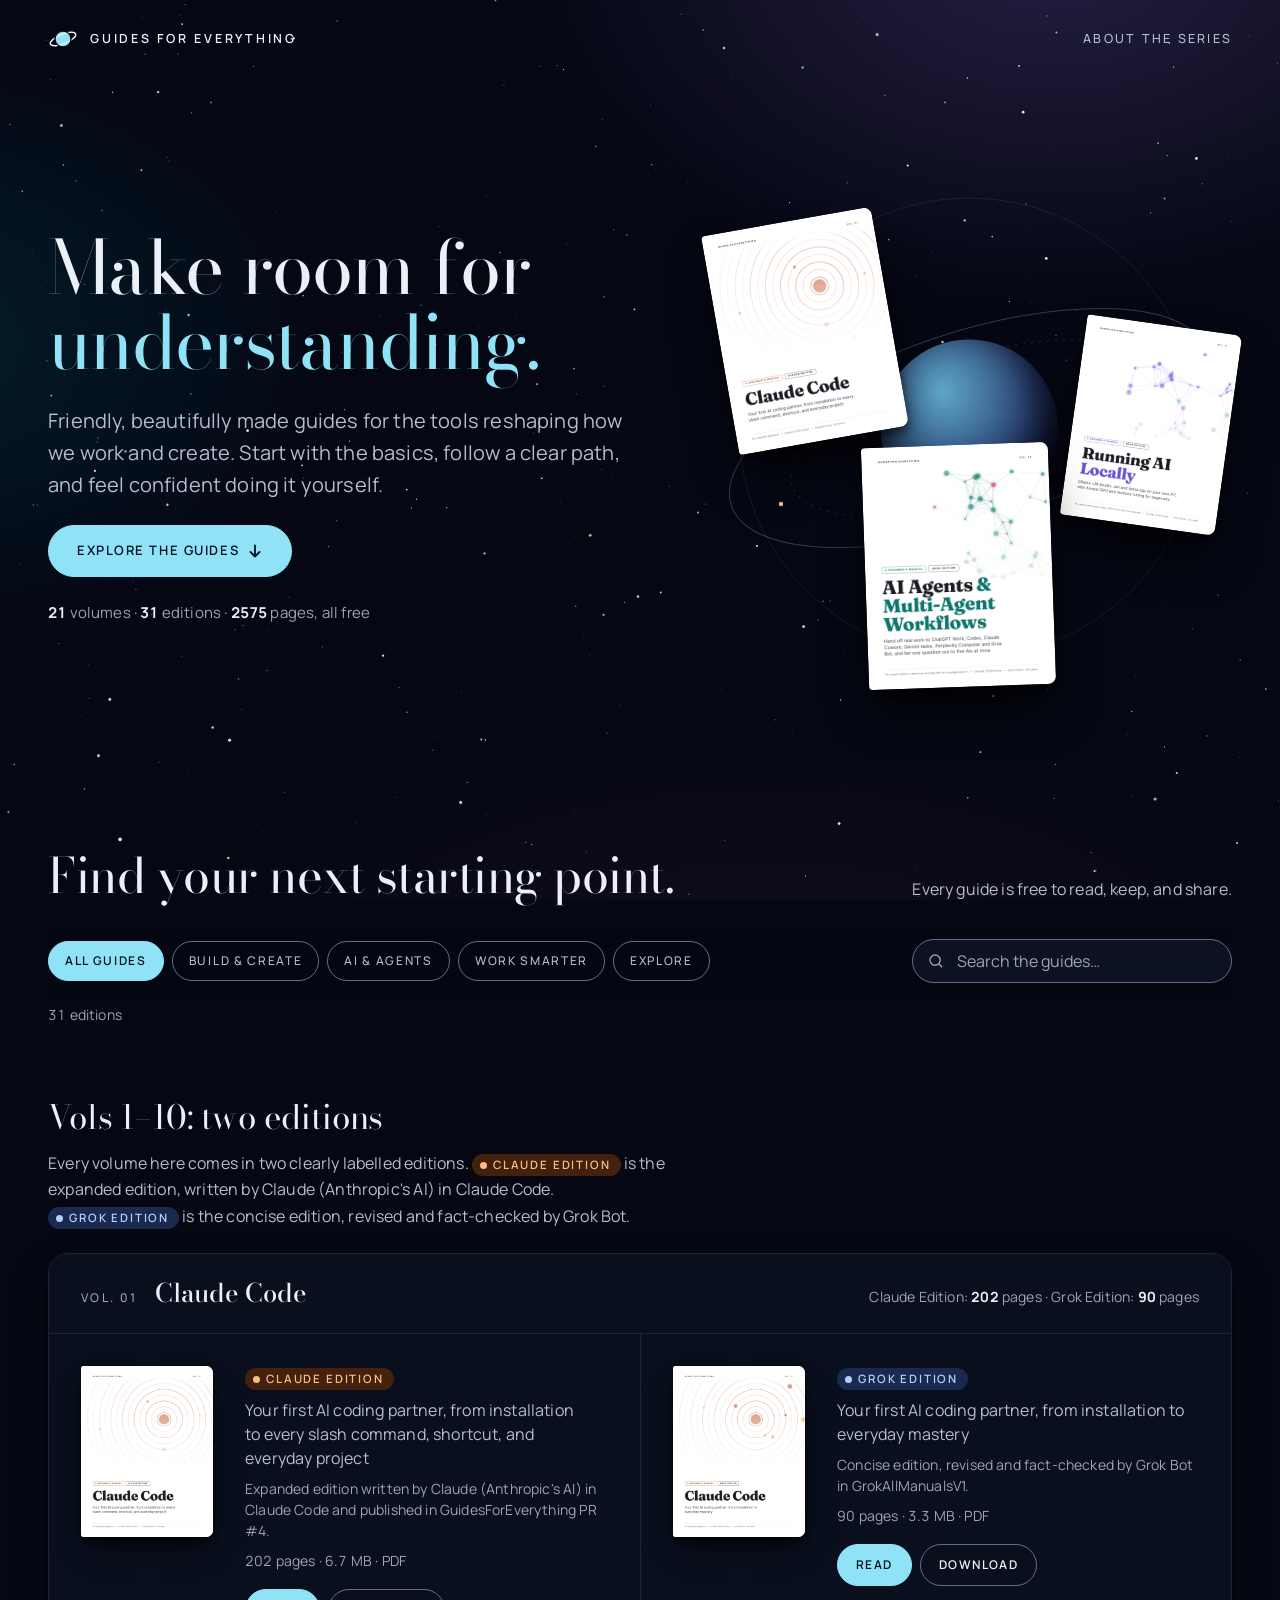
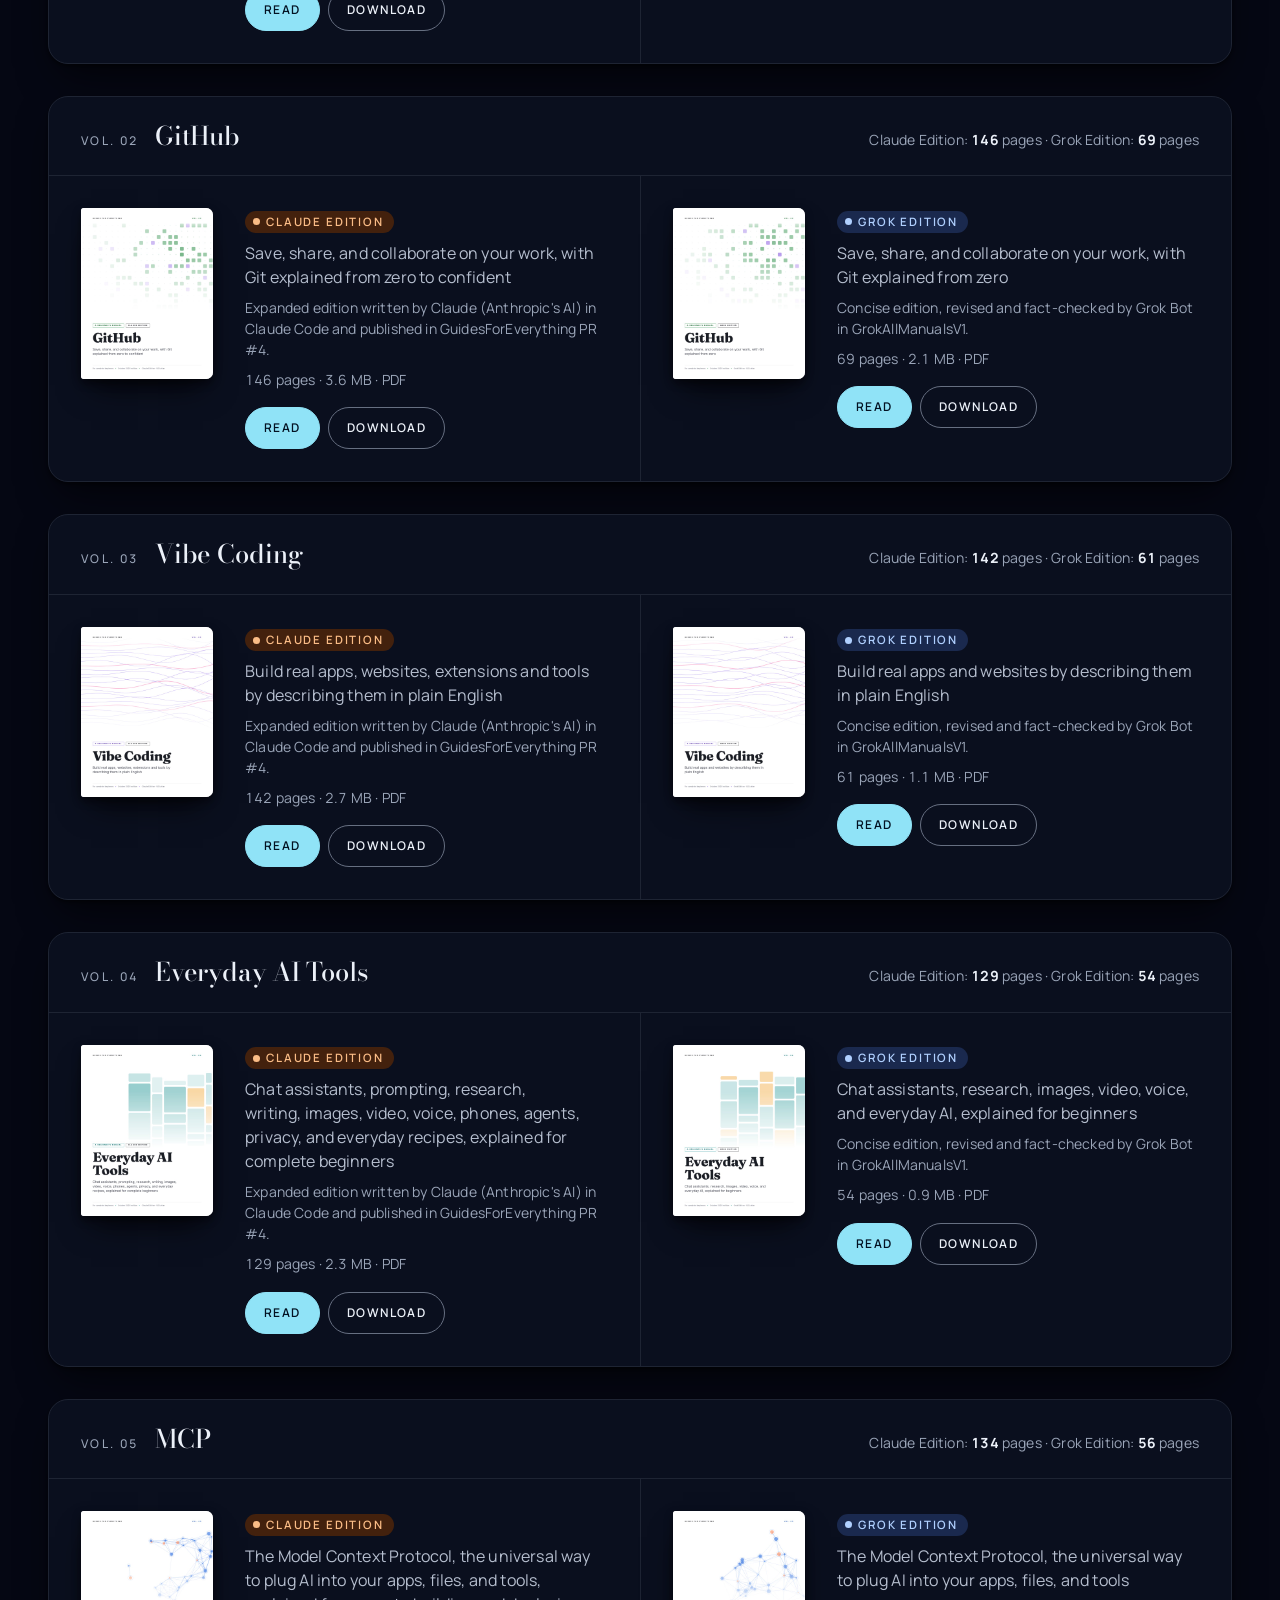
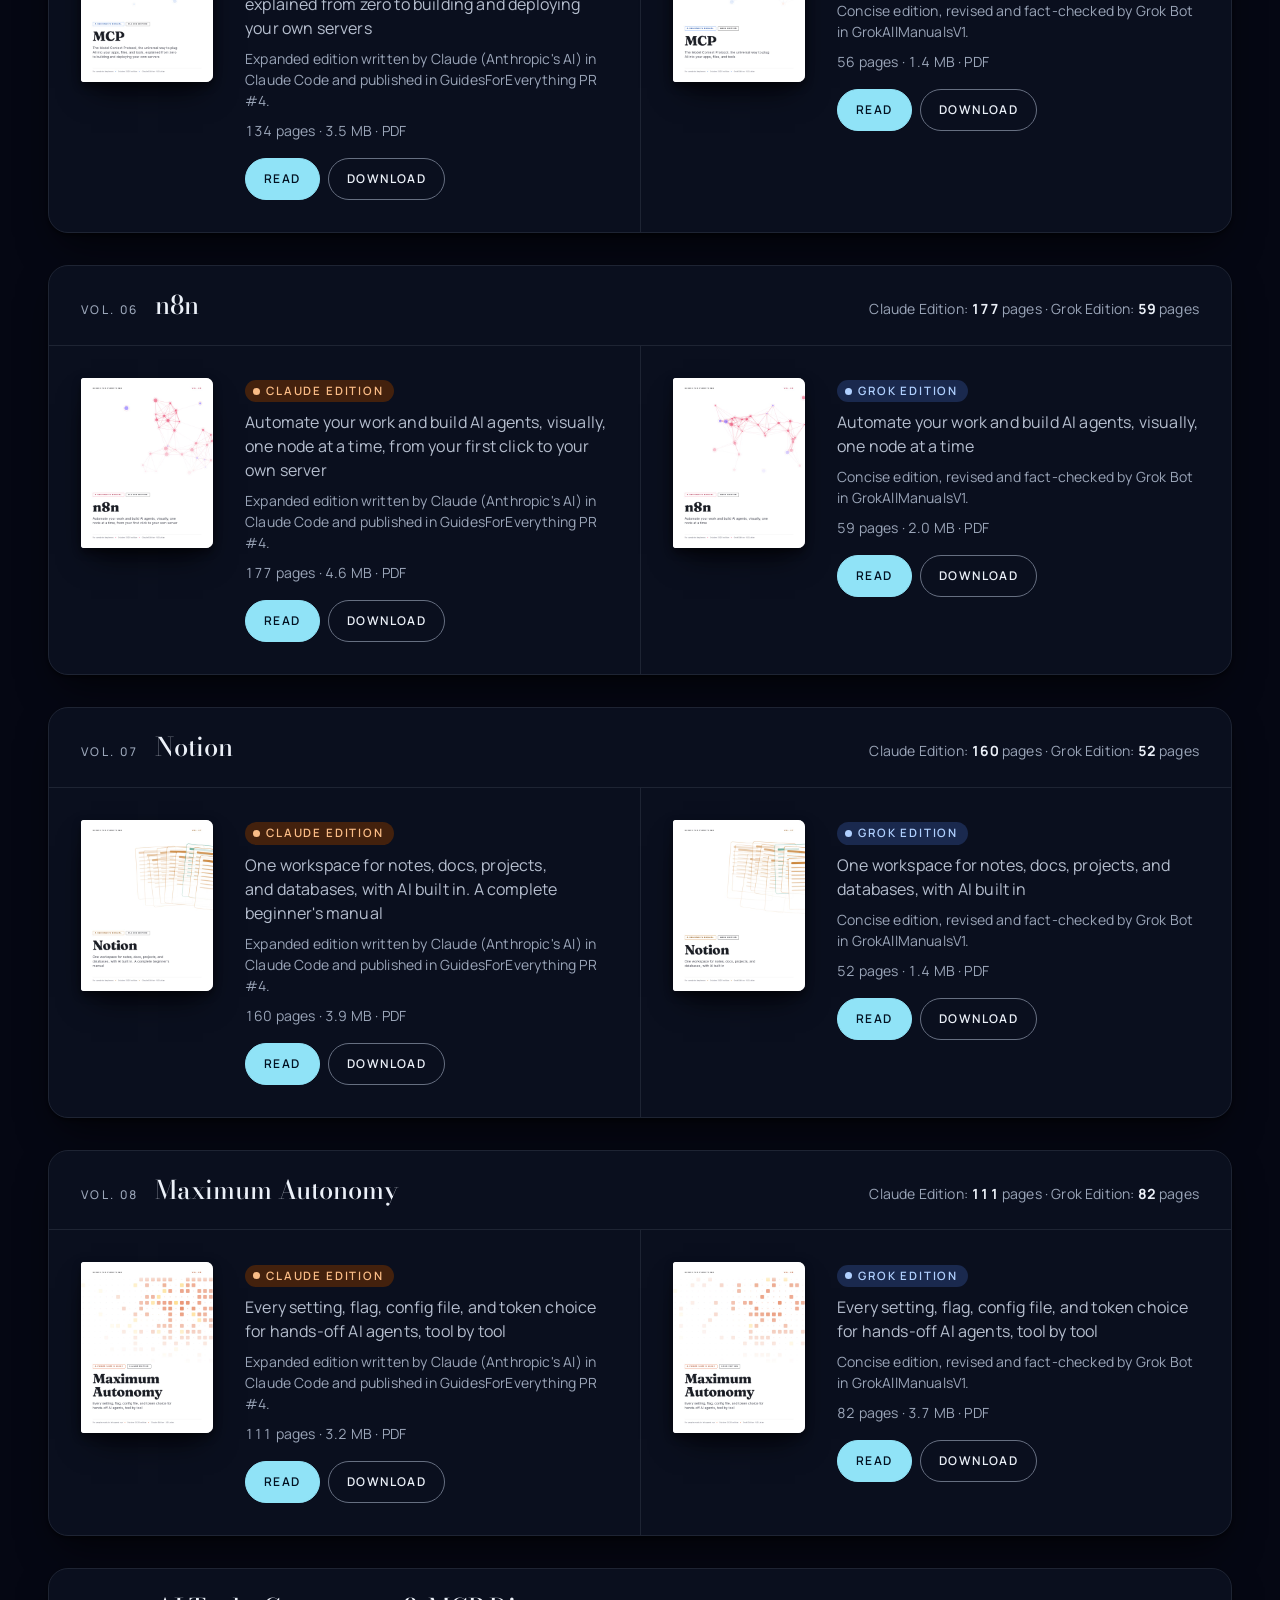
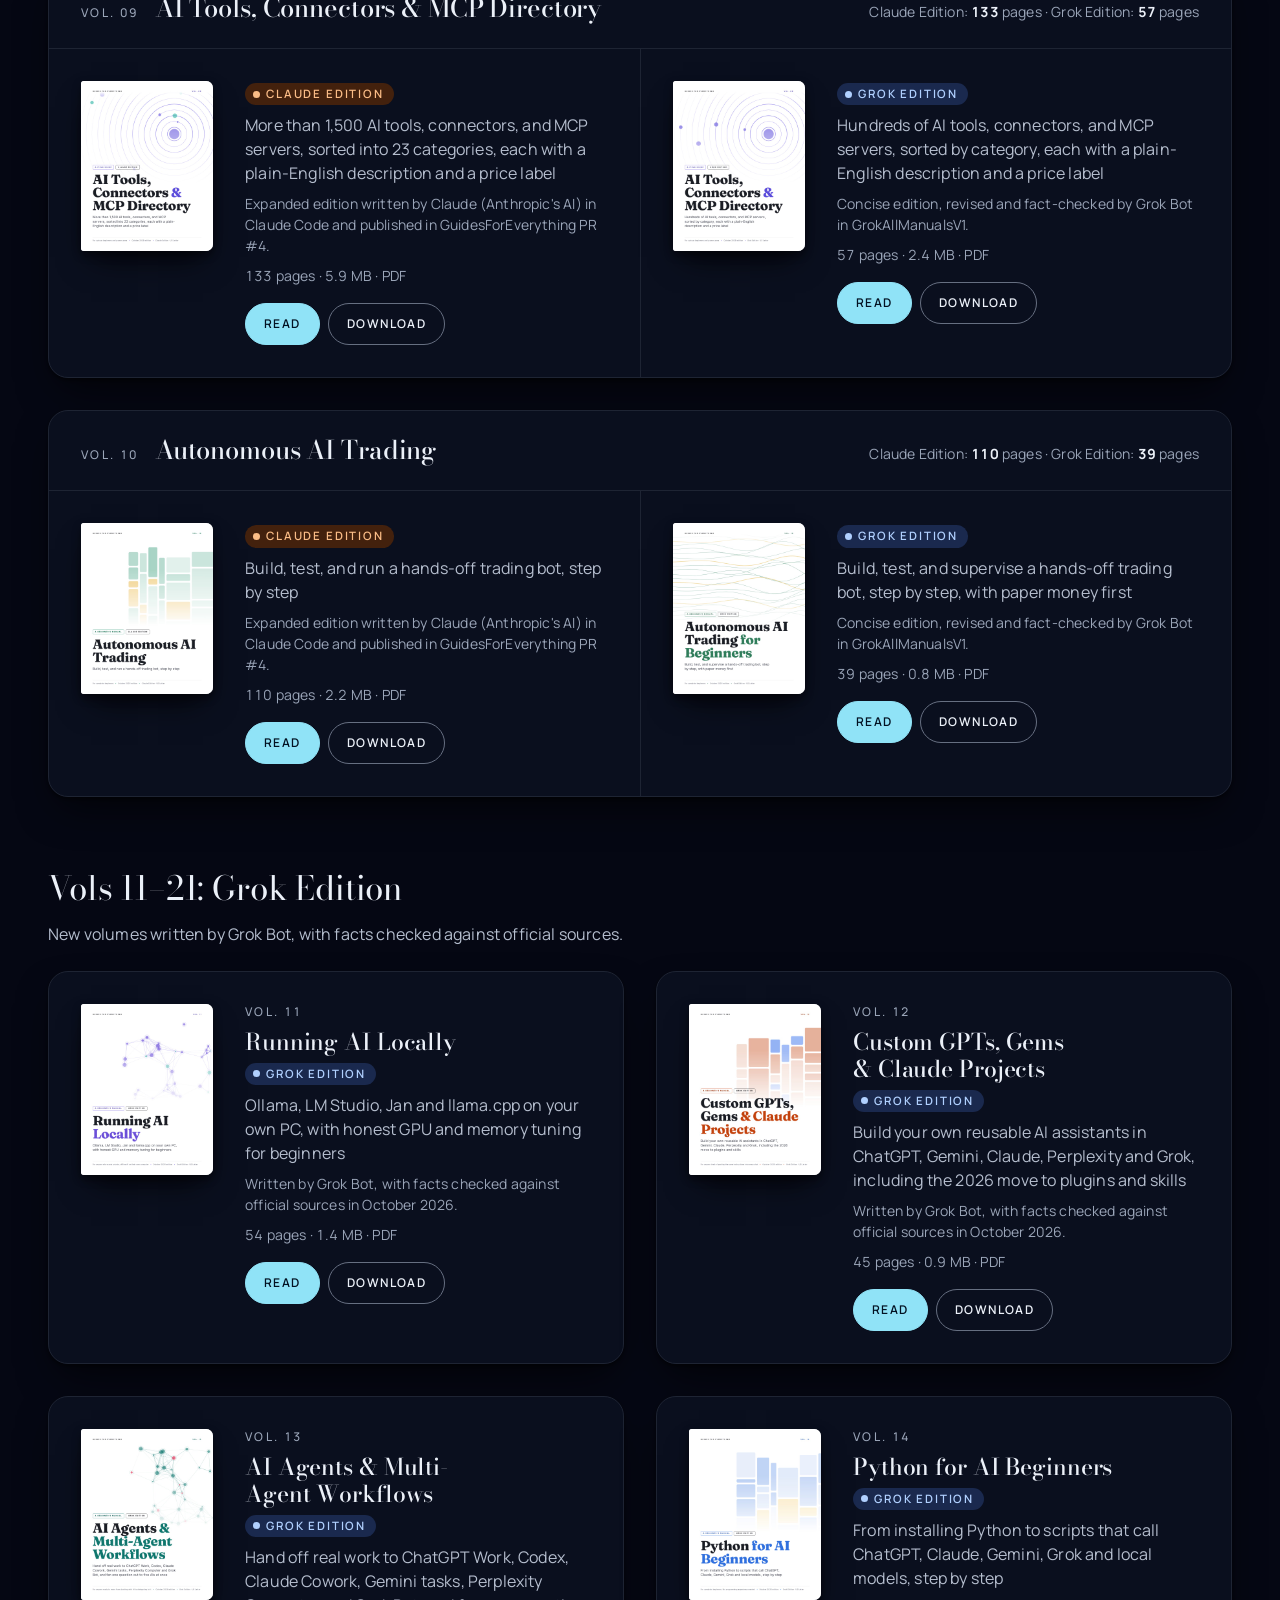
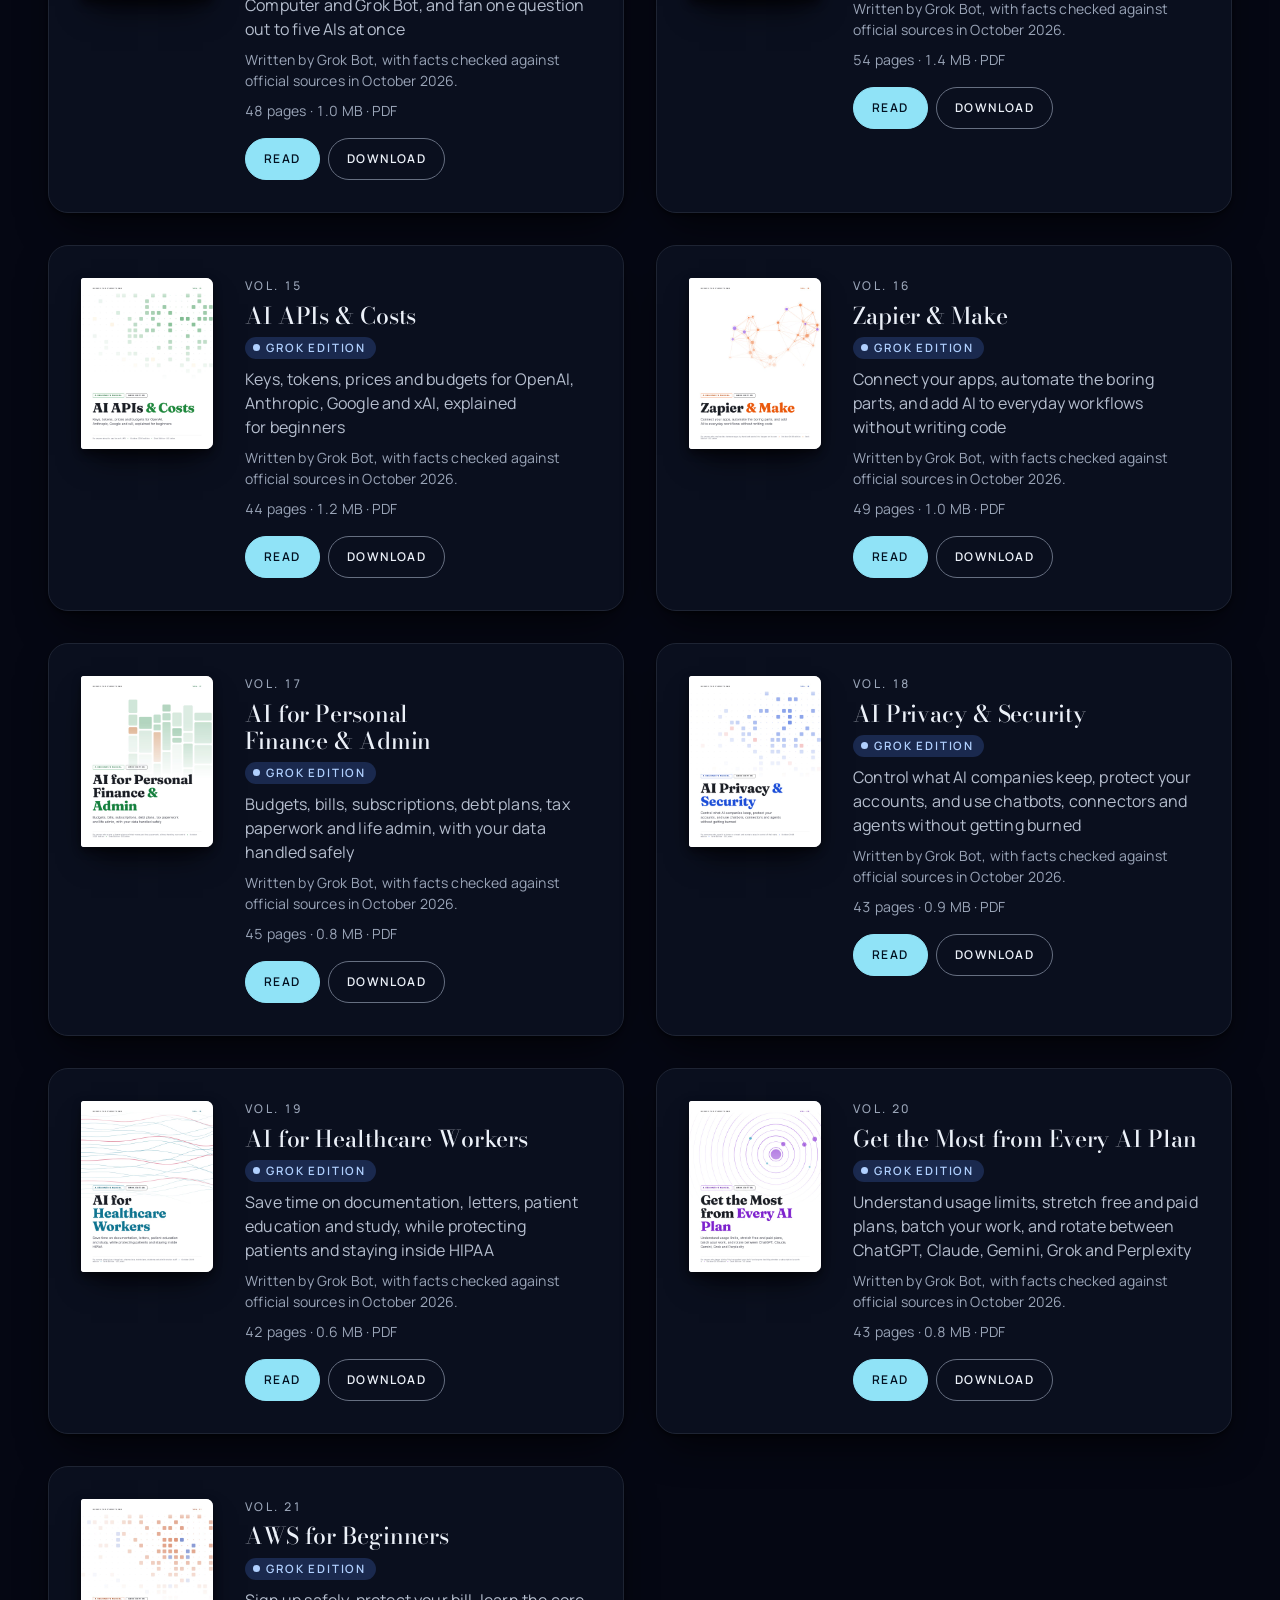
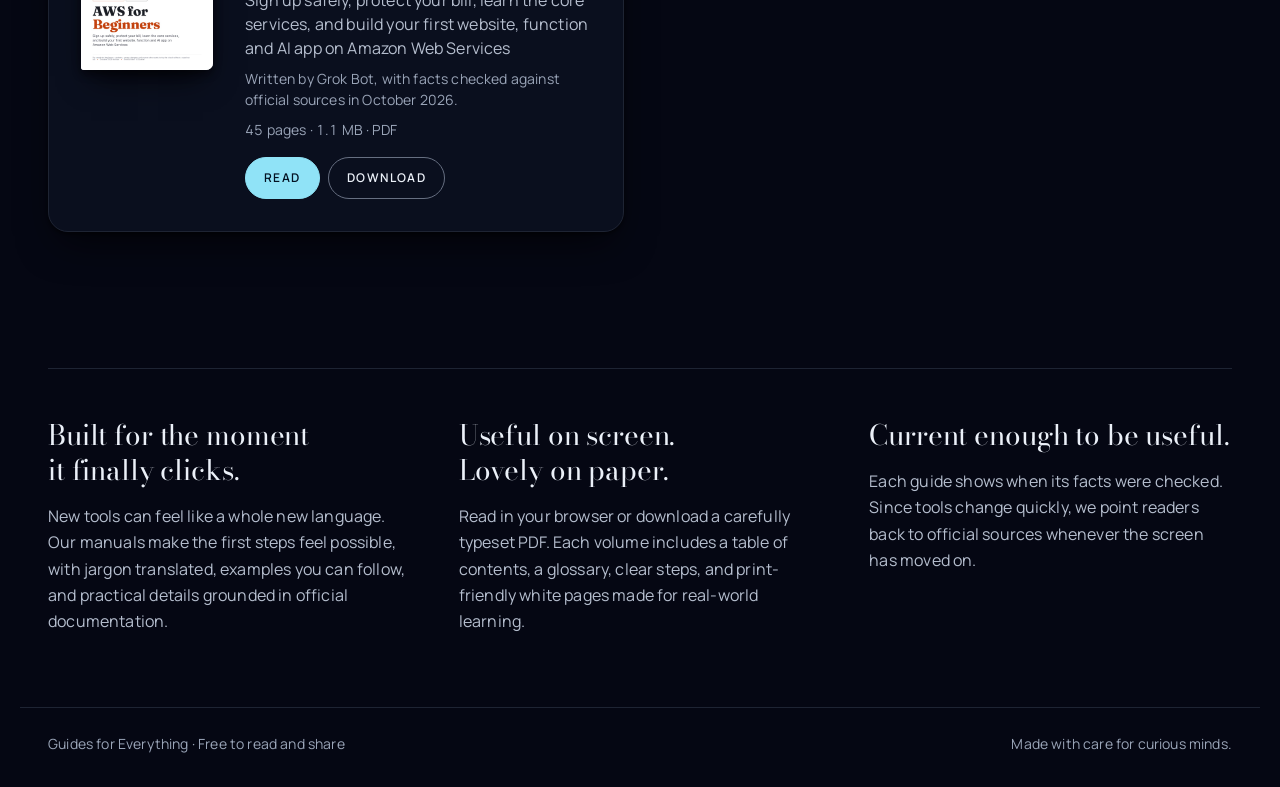
==== commit c408cb06: "Landing page type: Bodoni Moda headings + Manrope body/labels, more whitespace (classier editorial l" ====
--- a/index.html
+++ b/index.html
@@ -8,11 +8,12 @@
 <meta name="description" content="Free, print-ready beginner manuals for Claude Code, GitHub, vibe coding, AI tools, MCP, n8n, Notion, AI trading, local AI, AI agents, Python, AI APIs, Zapier and Make, personal finance, privacy, healthcare, AI plan limits and AWS. Vols 1–10 come in a Claude Edition and a Grok Edition.">
 <link rel="preconnect" href="https://fonts.googleapis.com">
 <link rel="preconnect" href="https://fonts.gstatic.com" crossorigin>
-<link rel="stylesheet" href="https://fonts.googleapis.com/css2?family=Atkinson+Hyperlegible+Next:wght@400;500;700&family=Unbounded:wght@400;500;600;700&display=swap">
+<link rel="stylesheet" href="https://fonts.googleapis.com/css2?family=Bodoni+Moda:ital,opsz,wght@0,6..96,400;0,6..96,500;0,6..96,600&family=Manrope:wght@400;500;600;700&display=swap">
 <link rel="preload" as="image" href="assets/stars-far.svg" type="image/svg+xml">
 <style>
 /* Deep-space reading room. Generated by build.mjs from templates/site.html; edit the template, not index.html.
-   Display: Unbounded (wide, space-age geometry, headings only). Body/UI: Atkinson Hyperlegible Next.
+   Display: Bodoni Moda (high-contrast didone with optical sizes, headings only). Body/UI: Manrope.
+   Labels: Manrope in letterspaced capitals. The mood is an observatory's printed programme, not a HUD.
    Palette in OKLCH; every text pair below is checked to WCAG AA on its own surface. */
 :root {
   color-scheme: dark;
@@ -31,8 +32,9 @@
   --claude-bg: oklch(29% .06 50);
   --grok:      oklch(85% .075 258);     /* cool, like an A-type star */
   --grok-bg:   oklch(29% .07 265);
-  --display: 'Unbounded', 'Arial Rounded MT Bold', 'Trebuchet MS', sans-serif;
-  --body: 'Atkinson Hyperlegible Next', 'Atkinson Hyperlegible', 'Segoe UI', system-ui, sans-serif;
+  --display: 'Bodoni Moda', 'Didot', 'Bodoni 72', Georgia, serif;
+  --body: 'Manrope', 'Avenir Next', 'Segoe UI', system-ui, sans-serif;
+  --label: 500 12px/1.3 var(--body);
   --r-panel: 20px;
   --shadow: 0 2px 4px oklch(5% .02 270 / .5), 0 18px 40px -12px oklch(5% .02 270 / .75);
   --s1: 4px; --s2: 8px; --s3: 12px; --s4: 16px; --s5: 24px; --s6: 32px; --s7: 48px; --s8: 72px; --s9: 112px;
@@ -41,7 +43,7 @@
 html { -webkit-text-size-adjust: 100%; scroll-behavior: smooth; scroll-padding-top: 24px; background: var(--void); scrollbar-color: var(--line) var(--void); }
 body {
   margin: 0; min-height: 100vh; color: var(--text); background: transparent;
-  font: 400 17px/1.6 var(--body); letter-spacing: .005em;
+  font: 400 17px/1.65 var(--body); letter-spacing: .01em;
   caret-color: var(--star); accent-color: var(--star);
   -webkit-font-smoothing: antialiased;
 }
@@ -67,27 +69,27 @@
 
 /* ------------------------------------------------------------ masthead */
 .topbar { display: flex; justify-content: space-between; align-items: center; gap: var(--s5); padding-block: var(--s5); }
-.brand { display: inline-flex; align-items: center; gap: var(--s3); text-decoration: none; font: 600 14px/1 var(--display); letter-spacing: .02em; }
+.brand { display: inline-flex; align-items: center; gap: var(--s3); text-decoration: none; font: 600 12.5px/1 var(--body); letter-spacing: .22em; text-transform: uppercase; }
 .brand svg { width: 30px; height: 30px; flex: none; }
-.top-link { color: var(--text-2); font: 500 15px/1 var(--body); text-decoration: none; padding: var(--s2) 0; }
+.top-link { color: var(--text-2); font: 500 12.5px/1 var(--body); letter-spacing: .18em; text-transform: uppercase; text-decoration: none; padding: var(--s2) 0; }
 .top-link:hover { color: var(--text); text-decoration: underline; }
 
 .hero { display: grid; grid-template-columns: minmax(0, 1.05fr) minmax(320px, .95fr); align-items: center; gap: clamp(32px, 6vw, 88px); padding-block: clamp(40px, 7vw, 96px) clamp(48px, 7vw, 96px); }
 .hero-copy { display: grid; gap: var(--s5); }
-h1 { margin: 0; max-width: 16ch; font: 600 clamp(34px, 4.1vw, 60px)/1.06 var(--display); letter-spacing: -.035em; text-wrap: balance; }
+h1 { margin: 0; max-width: 12ch; font: 400 clamp(46px, 5.8vw, 86px)/1.02 var(--display); font-optical-sizing: auto; letter-spacing: -.012em; text-wrap: balance; }
 h1 em { font-style: normal; color: var(--star); }
 .lede { margin: 0; max-width: 34em; font-size: clamp(18px, 1.6vw, 20px); line-height: 1.6; color: var(--text-2); text-wrap: pretty; }
 .hero-actions { display: flex; align-items: center; gap: var(--s5); flex-wrap: wrap; }
 .tally { margin: 0; color: var(--text-3); font-size: 15px; font-variant-numeric: tabular-nums; }
 .tally b { color: var(--text); font-weight: 700; }
 
-.btn { display: inline-flex; align-items: center; justify-content: center; gap: var(--s2); min-height: 44px; padding: 0 18px; border: 1px solid var(--line-ctl); border-radius: 999px; background: transparent; color: var(--text); font: 700 15px/1 var(--body); letter-spacing: .01em; text-decoration: none; transition: background .2s cubic-bezier(.16,1,.3,1), border-color .2s, color .2s, transform .2s cubic-bezier(.16,1,.3,1); }
+.btn { display: inline-flex; align-items: center; justify-content: center; gap: var(--s2); min-height: 44px; padding: 0 18px; border: 1px solid var(--line-ctl); border-radius: 999px; background: transparent; color: var(--text); font: 600 13px/1 var(--body); letter-spacing: .12em; text-transform: uppercase; text-decoration: none; transition: background .2s cubic-bezier(.16,1,.3,1), border-color .2s, color .2s, transform .2s cubic-bezier(.16,1,.3,1); }
 .btn:hover { border-color: var(--text-2); background: var(--hull-2); }
 .btn.primary { background: var(--star); border-color: var(--star); color: var(--star-ink); }
 .btn.primary:hover { background: oklch(92% .07 215); border-color: oklch(92% .07 215); }
 .btn:active { transform: translateY(1px); }
 .btn svg { width: 16px; height: 16px; }
-.hero-actions .btn { min-height: 52px; padding-inline: 24px; font-size: 16px; }
+.hero-actions .btn { min-height: 52px; padding-inline: 28px; font-size: 13px; }
 
 /* the orbit: three printed covers on their paths */
 .orbit { position: relative; aspect-ratio: 1; width: 100%; max-width: 520px; justify-self: center; isolation: isolate; }
@@ -102,15 +104,15 @@
 .orbit .m3 { left: 30%; bottom: 0; rotate: -2deg; width: 36%; }
 
 /* ------------------------------------------------------------- library */
-.library { padding-block: var(--s7) var(--s5); }
+.library { padding-block: var(--s8) var(--s5); }
 .shelf-head { display: flex; justify-content: space-between; align-items: end; gap: var(--s4); flex-wrap: wrap; }
-h2 { margin: 0; font: 600 clamp(28px, 3.6vw, 44px)/1.1 var(--display); letter-spacing: -.03em; text-wrap: balance; }
+h2 { margin: 0; font: 400 clamp(32px, 3.8vw, 52px)/1.1 var(--display); letter-spacing: -.01em; text-wrap: balance; }
 .shelf-note { margin: 0; color: var(--text-2); font-size: 16px; }
 .discovery { position: sticky; top: 0; z-index: 5; display: flex; justify-content: space-between; align-items: center; flex-wrap: wrap; gap: var(--s3) var(--s5); margin-top: var(--s5); padding-block: var(--s3); background: oklch(13.5% .028 272 / .94); box-shadow: 0 0 0 100vmax oklch(13.5% .028 272 / .94), 0 1px 0 100vmax var(--line-soft); clip-path: inset(0 -100vmax); }
 .filters { display: flex; gap: var(--s2); flex-wrap: wrap; }
-.filter { min-height: 40px; padding: 0 16px; border: 1px solid var(--line-ctl); border-radius: 999px; background: oklch(13.5% .028 272 / .7); color: var(--text-2); font: 500 15px/1 var(--body); cursor: pointer; transition: border-color .2s, color .2s, background .2s; }
+.filter { min-height: 40px; padding: 0 16px; border: 1px solid var(--line-ctl); border-radius: 999px; background: oklch(13.5% .028 272 / .7); color: var(--text-2); font: 500 12px/1 var(--body); letter-spacing: .14em; text-transform: uppercase; cursor: pointer; transition: border-color .2s, color .2s, background .2s; }
 .filter:hover { color: var(--text); border-color: var(--text-3); }
-.filter[aria-pressed="true"] { color: var(--star-ink); background: var(--star); border-color: var(--star); font-weight: 700; }
+.filter[aria-pressed="true"] { color: var(--star-ink); background: var(--star); border-color: var(--star); font-weight: 600; }
 .search { position: relative; display: flex; align-items: center; width: min(100%, 320px); }
 .search svg { position: absolute; left: 15px; width: 18px; height: 18px; color: var(--text-3); pointer-events: none; }
 .search input { width: 100%; min-height: 44px; padding: 0 16px 0 44px; border: 1px solid var(--line-ctl); border-radius: 999px; background: var(--hull); color: var(--text); font: 400 16px/1 var(--body); }
@@ -118,45 +120,45 @@
 .search input:focus-visible { outline: 2px solid var(--star); outline-offset: 2px; border-color: var(--star); }
 .results { min-height: 1.5em; margin: var(--s2) 0 0; color: var(--text-3); font-size: 14px; font-variant-numeric: tabular-nums; }
 
-.edition-shelf { margin-top: var(--s7); }
+.edition-shelf { margin-top: var(--s8); }
 .edition-shelf[hidden], .pair[hidden], .book[hidden] { display: none; }
 .edition-head { display: grid; gap: var(--s3); margin-bottom: var(--s5); }
-.shelf-title { margin: 0; font: 600 clamp(21px, 2.3vw, 28px)/1.2 var(--display); letter-spacing: -.02em; }
+.shelf-title { margin: 0; font: 400 clamp(25px, 2.6vw, 34px)/1.2 var(--display); letter-spacing: -.005em; }
 .edition-head .shelf-note { max-width: 62ch; font-size: 16px; line-height: 1.65; }
-.tag-claude, .tag-grok, .edition-tag { display: inline-flex; align-items: center; gap: 6px; padding: 3px 10px 3px 8px; border-radius: 999px; font: 700 12.5px/1.35 var(--body); letter-spacing: .06em; text-transform: uppercase; white-space: nowrap; }
+.tag-claude, .tag-grok, .edition-tag { display: inline-flex; align-items: center; gap: 6px; padding: 3px 10px 3px 8px; border-radius: 999px; font: 600 11.5px/1.4 var(--body); letter-spacing: .16em; text-transform: uppercase; white-space: nowrap; }
 .tag-claude::before, .tag-grok::before, .edition-tag::before { content: ''; width: 7px; height: 7px; border-radius: 50%; background: currentColor; }
 .tag-claude, .ed-claude .edition-tag { color: var(--claude); background: var(--claude-bg); }
 .tag-grok, .ed-grok .edition-tag { color: var(--grok); background: var(--grok-bg); }
 
 /* pairs: one panel per volume, two editions side by side */
-.pairs { list-style: none; margin: 0; padding: 0; display: grid; gap: var(--s5); }
+.pairs { list-style: none; margin: 0; padding: 0; display: grid; gap: var(--s6); }
 .pair { border: 1px solid var(--line-soft); border-radius: var(--r-panel); background: oklch(18.5% .034 270 / .82); box-shadow: var(--shadow); overflow: hidden; }
-.pair-head { display: flex; align-items: baseline; flex-wrap: wrap; gap: var(--s1) var(--s4); padding: var(--s4) var(--s5); border-bottom: 1px solid var(--line-soft); }
-.pair-vol { margin: 0; color: var(--text-3); font: 500 14px/1.2 var(--display); font-variant-numeric: tabular-nums; }
-.pair-title { margin: 0; font: 600 clamp(18px, 1.7vw, 22px)/1.2 var(--display); letter-spacing: -.015em; }
+.pair-head { display: flex; align-items: baseline; flex-wrap: wrap; gap: var(--s1) var(--s4); padding: var(--s5) var(--s6); border-bottom: 1px solid var(--line-soft); }
+.pair-vol { margin: 0; color: var(--text-3); font: var(--label); letter-spacing: .2em; text-transform: uppercase; font-variant-numeric: tabular-nums; }
+.pair-title { margin: 0; font: 500 clamp(22px, 2vw, 27px)/1.2 var(--display); letter-spacing: -.005em; }
 .pair-counts { margin: 0 0 0 auto; color: var(--text-3); font-size: 14px; font-variant-numeric: tabular-nums; }
 .pair-counts b { color: var(--text); }
 .pc { white-space: nowrap; }
 .pair-books { list-style: none; margin: 0; padding: 0; display: grid; grid-template-columns: repeat(2, minmax(0, 1fr)); }
 .pair-books .book + .book { border-left: 1px solid var(--line-soft); }
 
-.book { display: grid; grid-template-columns: 132px minmax(0, 1fr); gap: var(--s5); align-items: start; padding: var(--s5); min-width: 0; }
+.book { display: grid; grid-template-columns: 132px minmax(0, 1fr); gap: var(--s6); align-items: start; padding: var(--s6); min-width: 0; }
 .cover { display: block; position: relative; aspect-ratio: 8.5/11; border-radius: 3px 7px 7px 3px; overflow: hidden; background: oklch(96% .005 260); box-shadow: 0 4px 8px oklch(5% .02 270 / .45), 0 16px 30px -10px oklch(5% .02 270 / .8); transition: transform .35s cubic-bezier(.16,1,.3,1), box-shadow .35s cubic-bezier(.16,1,.3,1); }
 .cover img { display: block; width: 100%; height: 100%; object-fit: cover; }
 .cover:hover { transform: translateY(-4px) rotate(-1deg); box-shadow: 0 10px 14px oklch(5% .02 270 / .5), 0 26px 40px -12px oklch(5% .02 270 / .85); }
 .book-text { display: grid; gap: var(--s2); min-width: 0; }
 .ed-title { margin: 0; }
-.vol { margin: 0; color: var(--text-3); font: 500 13px/1.2 var(--display); font-variant-numeric: tabular-nums; }
-.book-title { margin: 0; font: 600 19px/1.22 var(--display); letter-spacing: -.015em; text-wrap: balance; }
+.vol { margin: 0; color: var(--text-3); font: var(--label); letter-spacing: .2em; text-transform: uppercase; font-variant-numeric: tabular-nums; }
+.book-title { margin: 0; font: 500 23px/1.18 var(--display); letter-spacing: -.005em; text-wrap: balance; }
 .book .edition-tag { width: fit-content; margin: 0; }
 .sub { margin: 0; color: var(--text-2); font-size: 16px; line-height: 1.5; text-wrap: pretty; }
 .ed-note { margin: 0; color: var(--text-3); font-size: 14px; line-height: 1.5; }
 .meta { margin: 0; color: var(--text-3); font-size: 14px; font-variant-numeric: tabular-nums; }
 .actions { display: flex; gap: var(--s2); flex-wrap: wrap; margin-top: var(--s2); }
-.actions .btn { min-height: 42px; padding-inline: 16px; font-size: 14.5px; }
+.actions .btn { min-height: 42px; padding-inline: 18px; font-size: 12px; }
 
 /* singles: two-up, matching the width of each half of a pair */
-.shelf { list-style: none; margin: 0; padding: 0; display: grid; grid-template-columns: repeat(2, minmax(0, 1fr)); gap: var(--s5); }
+.shelf { list-style: none; margin: 0; padding: 0; display: grid; grid-template-columns: repeat(2, minmax(0, 1fr)); gap: var(--s6); }
 .shelf .book { grid-template-columns: 132px minmax(0, 1fr); border: 1px solid var(--line-soft); border-radius: var(--r-panel); background: oklch(18.5% .034 270 / .82); box-shadow: var(--shadow); transition: border-color .25s; }
 .shelf .book:hover { border-color: var(--line); }
 
@@ -166,7 +168,7 @@
 /* ------------------------------------------------------------- notes */
 .notes { display: grid; grid-template-columns: repeat(3, minmax(0, 1fr)); gap: var(--s6) var(--s7); margin-top: var(--s9); padding: 48px 0 72px; border-top: 1px solid var(--line-soft); }
 .notes section { min-width: 0; }
-.notes h2 { margin-bottom: var(--s3); font-size: 20px; line-height: 1.3; letter-spacing: -.015em; }
+.notes h2 { margin-bottom: var(--s4); font-size: 28px; line-height: 1.25; letter-spacing: -.005em; }
 .notes p { margin: 0; color: var(--text-2); font-size: 16px; line-height: 1.65; max-width: 60ch; }
 .foot { display: flex; justify-content: space-between; gap: var(--s3); flex-wrap: wrap; padding-block: var(--s5) max(var(--s6), env(safe-area-inset-bottom, 0px)); border-top: 1px solid var(--line-soft); color: var(--text-3); font-size: 14px; }
 .foot p { margin: 0; }
@@ -187,10 +189,10 @@
 @media (max-width: 600px) {
   .wrap { padding-inline: max(18px, env(safe-area-inset-left, 0px)) max(18px, env(safe-area-inset-right, 0px)); }
   .topbar { padding-block: var(--s4); }
-  .brand span { font-size: 13px; }
-  .top-link { font-size: 14px; }
+  .brand, .top-link { white-space: nowrap; font-size: 11.5px; letter-spacing: .16em; }
+  .tl-more { display: none; }
   .orbit { max-width: 300px; }
-  h1 { font-size: clamp(30px, 8.8vw, 42px); }
+  h1 { font-size: clamp(40px, 12vw, 54px); }
   .lede { font-size: 17px; }
   .hero-actions { gap: var(--s4); }
   .shelf { grid-template-columns: minmax(0, 1fr); gap: var(--s4); }
@@ -199,11 +201,11 @@
   .filters::-webkit-scrollbar { display: none; }
   .filter { flex: none; }
   .search { width: 100%; }
-  .pair-head { padding: var(--s4); }
+  .pair-head { padding: var(--s5) var(--s4) var(--s4); }
   .pair-counts { margin-left: 0; flex-basis: 100%; display: grid; }
   .pc-sep { display: none; }
   .book, .shelf .book { grid-template-columns: 92px minmax(0, 1fr); gap: var(--s4); padding: var(--s4); }
-  .book-title { font-size: 17px; }
+  .book-title { font-size: 22px; }
   .sub,   .ed-note { font-size: 13.5px; }
   .actions .btn { min-height: 44px; flex: 1 1 auto; }
 }
@@ -221,7 +223,7 @@
 <header class="wrap masthead">
   <nav class="topbar" aria-label="Main navigation">
     <a class="brand" href="#" aria-label="Guides for Everything home"><svg viewBox="0 0 32 32" aria-hidden="true"><circle cx="16" cy="16" r="8.5" fill="oklch(87% .085 215)"/><ellipse cx="16" cy="16" rx="14.5" ry="5" fill="none" stroke="oklch(95% .012 260)" stroke-width="1.6" transform="rotate(-22 16 16)"/><circle cx="16" cy="16" r="8.5" fill="none" stroke="oklch(13.5% .028 272)" stroke-width="1.4"/></svg><span>Guides for Everything</span></a>
-    <a class="top-link" href="#about">About the series</a>
+    <a class="top-link" href="#about">About<span class="tl-more"> the series</span></a>
   </nav>
   <div class="hero">
     <div class="hero-copy">
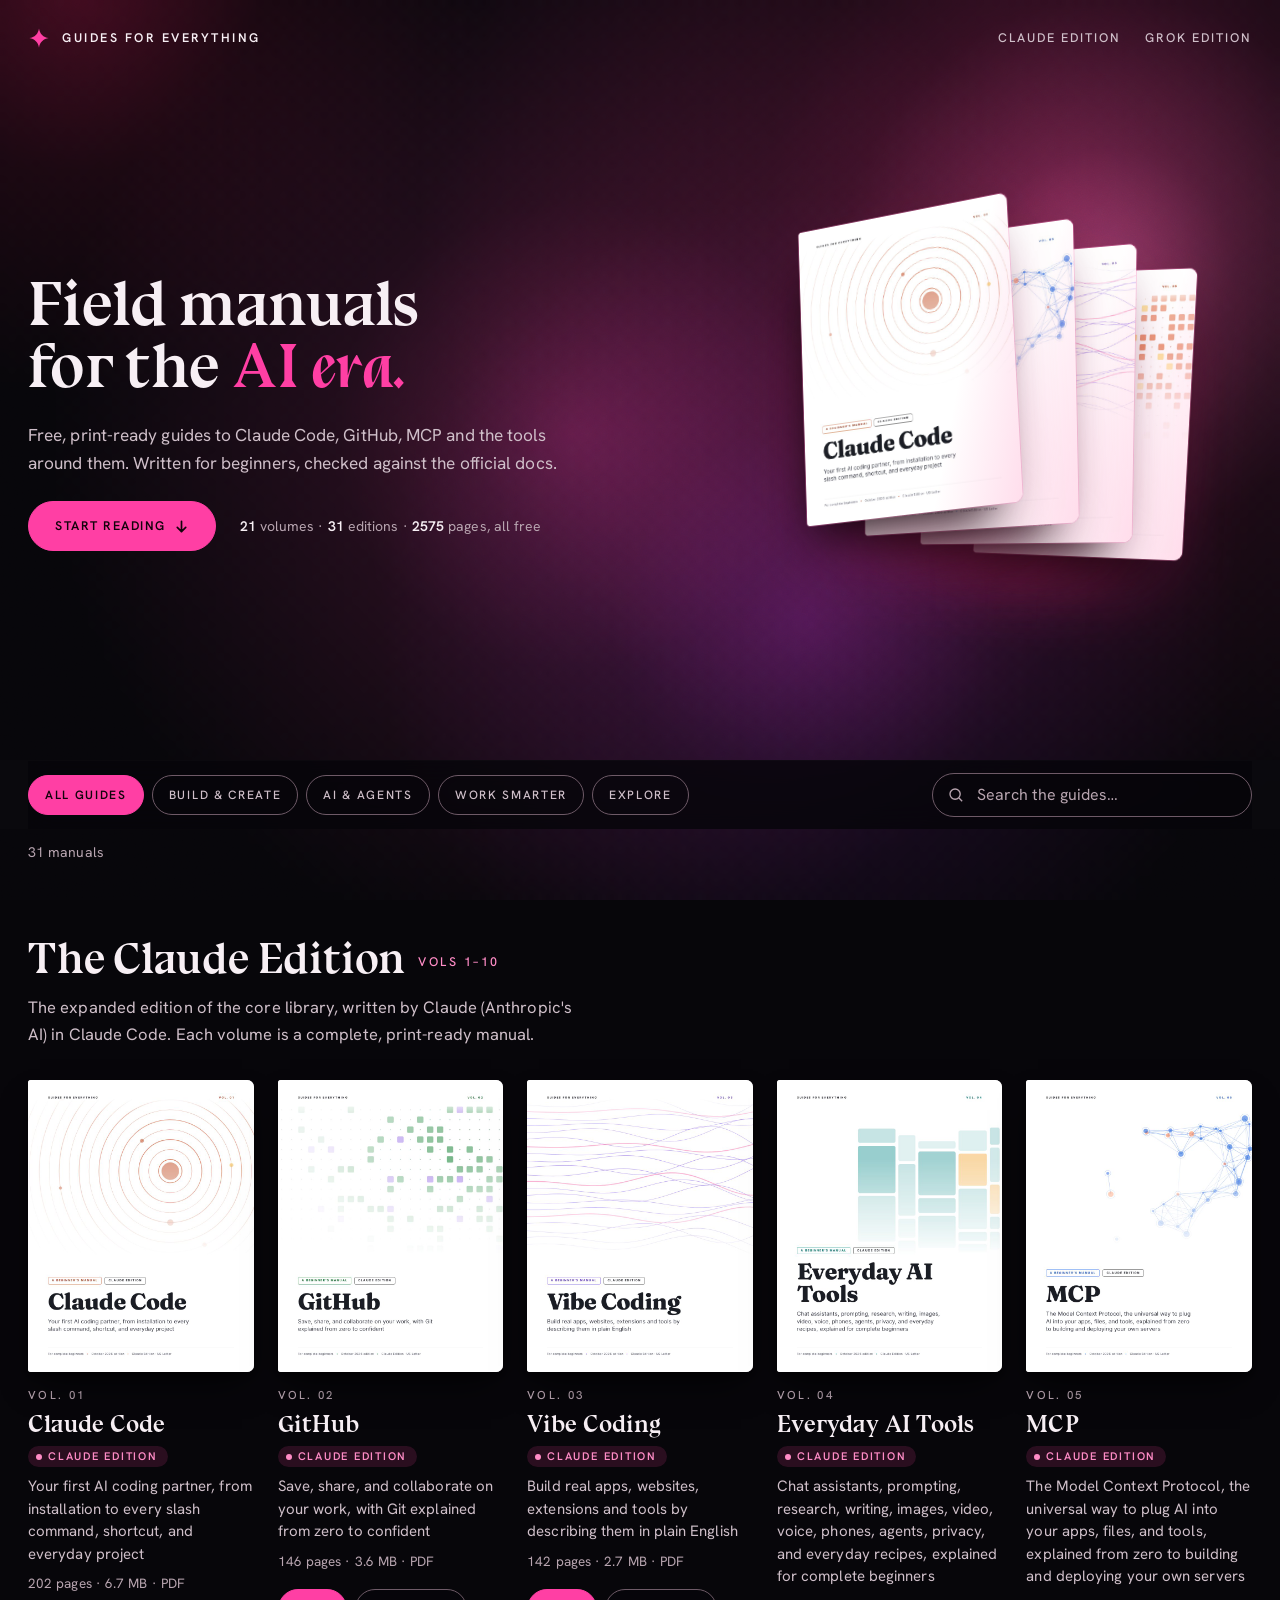
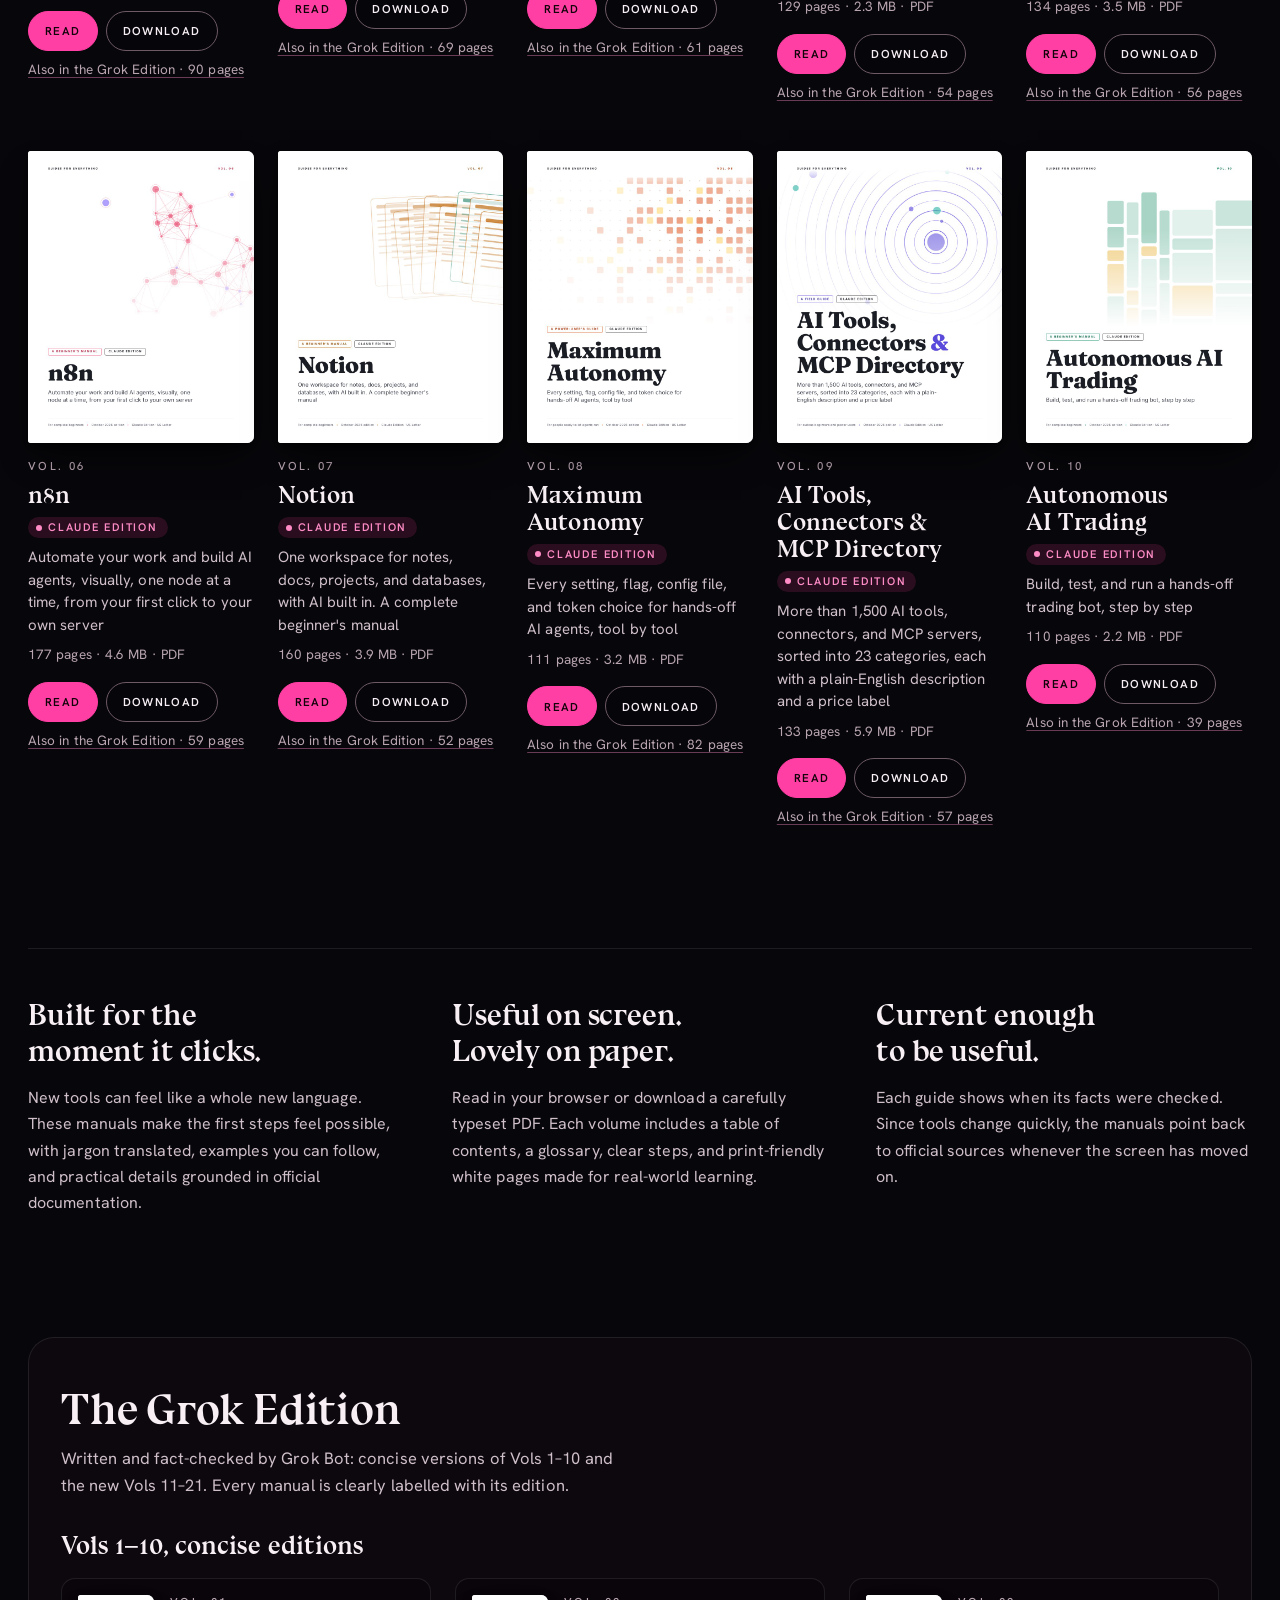
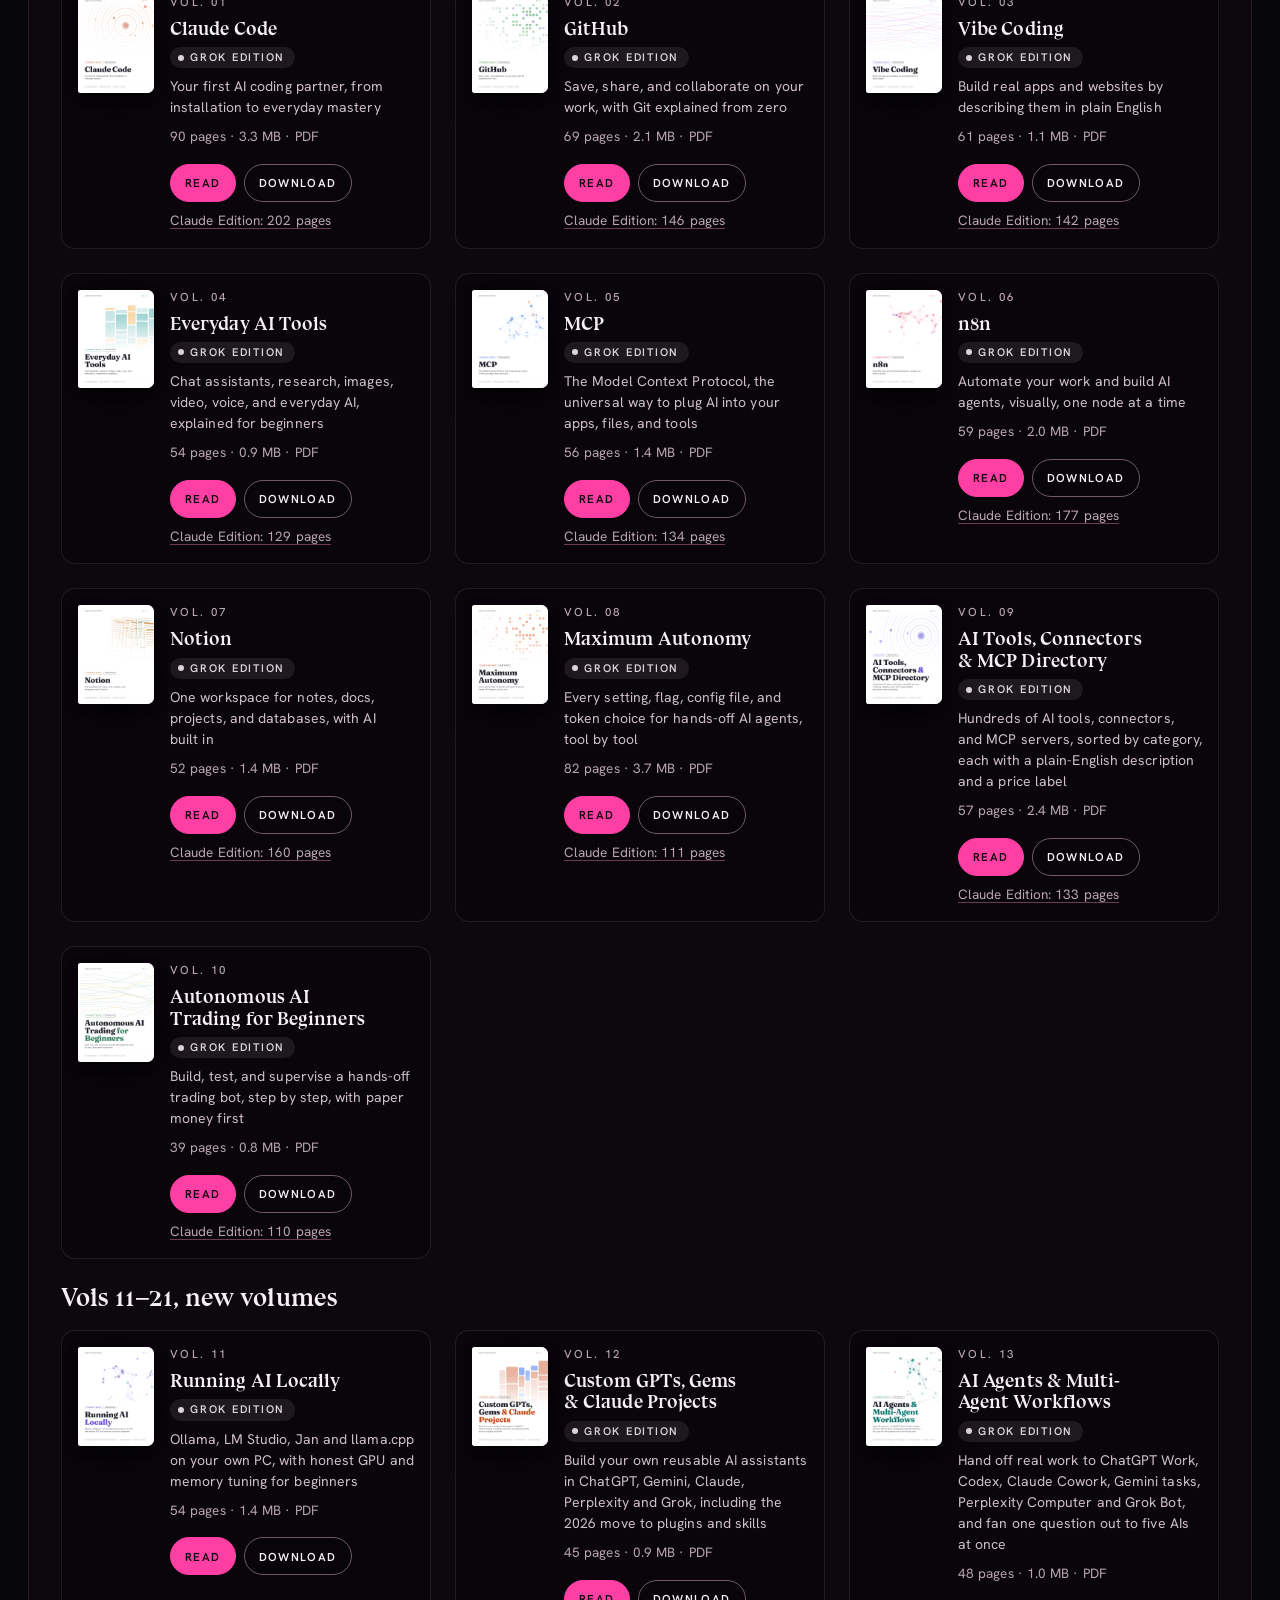
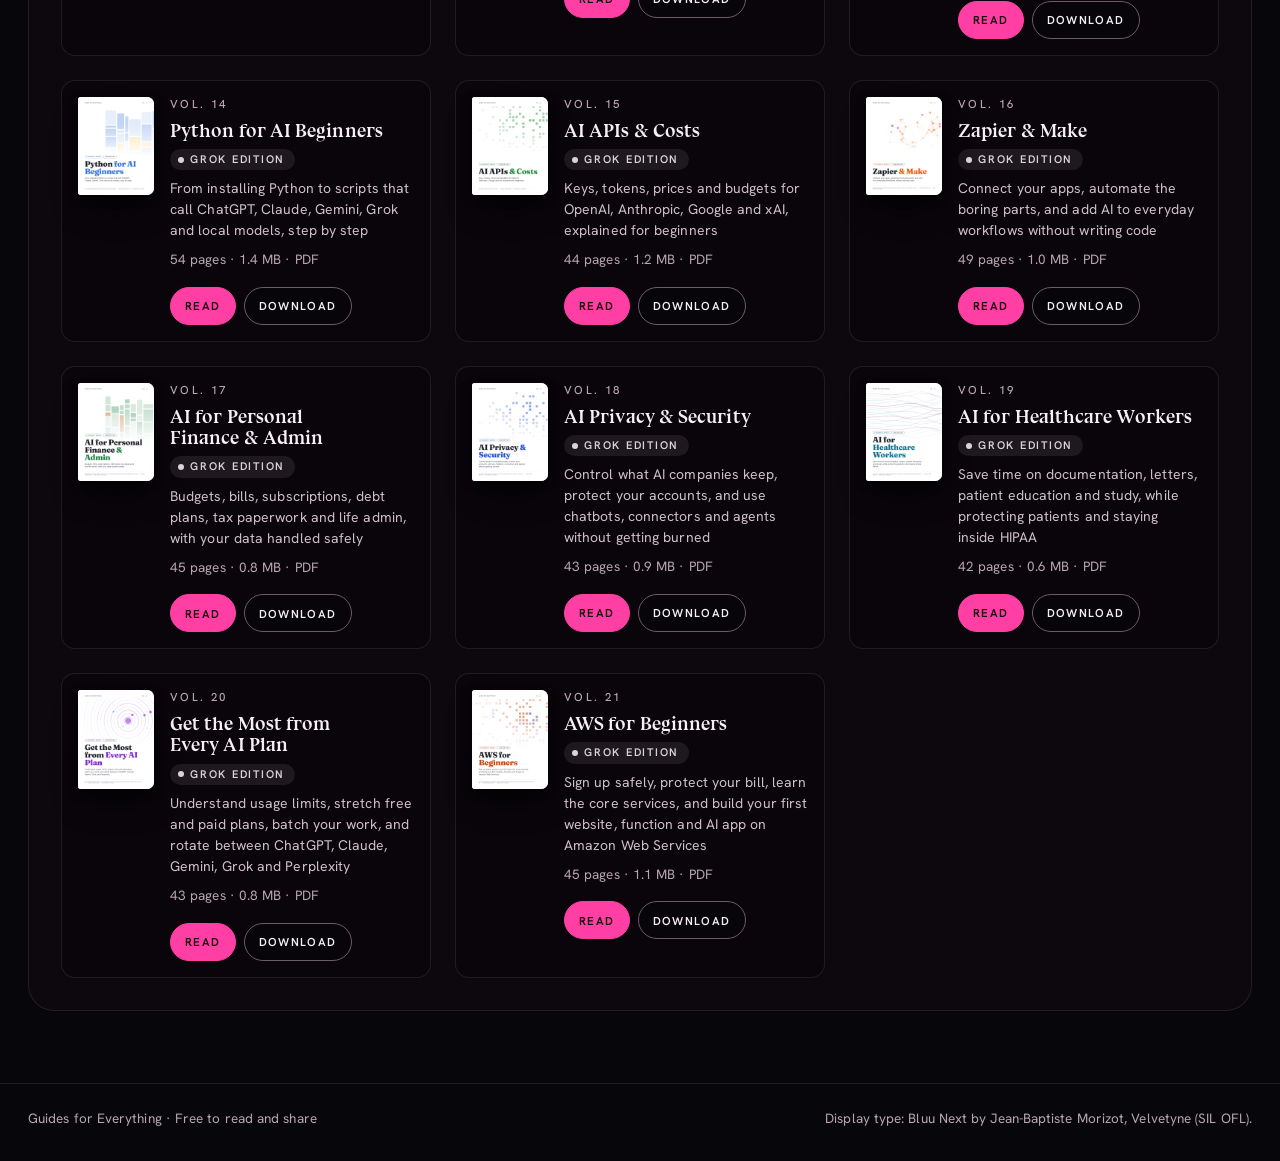
==== commit d793ea42: "Landing page v3: Bluu Next (self-hosted, OFL) + Hanken Grotesk, black/hot-pink, Gemini-style aurora " ====
--- a/index.html
+++ b/index.html
@@ -3,287 +3,261 @@
 <head>
 <meta charset="utf-8">
 <meta name="viewport" content="width=device-width, initial-scale=1, viewport-fit=cover">
-<title>Guides for Everything</title>
-<meta name="theme-color" content="#0b0d1a">
-<meta name="description" content="Free, print-ready beginner manuals for Claude Code, GitHub, vibe coding, AI tools, MCP, n8n, Notion, AI trading, local AI, AI agents, Python, AI APIs, Zapier and Make, personal finance, privacy, healthcare, AI plan limits and AWS. Vols 1–10 come in a Claude Edition and a Grok Edition.">
+<title>Guides for Everything · Field manuals for the AI era</title>
+<meta name="theme-color" content="#07060a">
+<meta name="description" content="Free, print-ready beginner manuals for Claude Code, GitHub, vibe coding, AI tools, MCP, n8n, Notion and more. The Claude Edition of Vols 1–10 leads; the Grok Edition follows with concise versions and Vols 11–21.">
+<link rel="preload" href="assets/fonts/BluuNext-Bold.woff2" as="font" type="font/woff2" crossorigin>
 <link rel="preconnect" href="https://fonts.googleapis.com">
 <link rel="preconnect" href="https://fonts.gstatic.com" crossorigin>
-<link rel="stylesheet" href="https://fonts.googleapis.com/css2?family=Bodoni+Moda:ital,opsz,wght@0,6..96,400;0,6..96,500;0,6..96,600&family=Manrope:wght@400;500;600;700&display=swap">
-<link rel="preload" as="image" href="assets/stars-far.svg" type="image/svg+xml">
+<link rel="stylesheet" href="https://fonts.googleapis.com/css2?family=Hanken+Grotesk:wght@400;500;600&display=swap">
 <style>
-/* Deep-space reading room. Generated by build.mjs from templates/site.html; edit the template, not index.html.
-   Display: Bodoni Moda (high-contrast didone with optical sizes, headings only). Body/UI: Manrope.
-   Labels: Manrope in letterspaced capitals. The mood is an observatory's printed programme, not a HUD.
-   Palette in OKLCH; every text pair below is checked to WCAG AA on its own surface. */
+/* Guides for Everything, v3. Generated by build.mjs from templates/site.html; edit the template, not index.html.
+   Display: Bluu Next (Velvetyne, SIL OFL 1.1, self-hosted in assets/fonts). Text and labels: Hanken Grotesk.
+   Near-black canvas, hot-pink accent, a slow aurora drifting behind everything. */
+@font-face { font-family: 'Bluu Next'; src: url(assets/fonts/BluuNext-Bold.woff2) format('woff2'); font-weight: 700; font-style: normal; font-display: swap; }
+@font-face { font-family: 'Bluu Next'; src: url(assets/fonts/BluuNext-Bolditalic.woff2) format('woff2'); font-weight: 700; font-style: italic; font-display: swap; }
+@font-face { font-family: 'Bluu Next Titling'; src: url(assets/fonts/BluuNext-Titling.woff2) format('woff2'); font-weight: 600; font-style: normal; font-display: swap; }
 :root {
   color-scheme: dark;
-  --void:      oklch(13.5% .028 272);   /* page canvas */
-  --hull:      oklch(18.5% .034 270);   /* raised panel */
-  --hull-2:    oklch(22.5% .038 270);   /* hover / inset */
-  --line:      oklch(32% .035 268);
-  --line-soft: oklch(26% .03 268);
-  --line-ctl:  oklch(54% .03 265);     /* control outlines, 3:1+ on void and hull */
-  --text:      oklch(95.5% .012 260);
-  --text-2:    oklch(80% .025 262);     /* secondary, 8+:1 on hull */
-  --text-3:    oklch(72% .03 262);      /* metadata, 5.9:1 on hull */
-  --star:      oklch(87% .085 215);     /* action: pale starlight cyan */
-  --star-ink:  oklch(18% .04 250);
-  --claude:    oklch(84% .1 62);        /* warm, like a K-type star */
-  --claude-bg: oklch(29% .06 50);
-  --grok:      oklch(85% .075 258);     /* cool, like an A-type star */
-  --grok-bg:   oklch(29% .07 265);
-  --display: 'Bodoni Moda', 'Didot', 'Bodoni 72', Georgia, serif;
-  --body: 'Manrope', 'Avenir Next', 'Segoe UI', system-ui, sans-serif;
-  --label: 500 12px/1.3 var(--body);
-  --r-panel: 20px;
-  --shadow: 0 2px 4px oklch(5% .02 270 / .5), 0 18px 40px -12px oklch(5% .02 270 / .75);
-  --s1: 4px; --s2: 8px; --s3: 12px; --s4: 16px; --s5: 24px; --s6: 32px; --s7: 48px; --s8: 72px; --s9: 112px;
+  --ink-0: #07060a;            /* canvas */
+  --glass: rgb(16 11 16 / .72);/* panels over the aurora */
+  --glass-2: rgb(26 17 25 / .82);
+  --line: rgb(255 255 255 / .09);
+  --line-ctl: #6e5a67;         /* control outlines, 3:1+ on canvas */
+  --text: #f7eff4;
+  --text-2: #cfbfc9;
+  --text-3: #b8a5b0;
+  --pink: #ff3fa4;
+  --pink-hot: #ff2e88;
+  --pink-ink: #12030b;
+  --pink-soft: #ff8cc6;
+  --claude-bg: rgb(255 63 164 / .14);
+  --grok-fg: #ddd3da; --grok-bg: rgb(255 255 255 / .08);
+  --display: 'Bluu Next', 'Didot', 'Bodoni 72', Georgia, serif;
+  --titling: 'Bluu Next Titling', 'Bluu Next', Georgia, serif;
+  --body: 'Hanken Grotesk', 'Helvetica Neue', 'Segoe UI', system-ui, sans-serif;
+  --r: 18px;
+  --s1: 4px; --s2: 8px; --s3: 12px; --s4: 16px; --s5: 24px; --s6: 32px; --s7: 48px; --s8: 72px; --s9: 120px;
 }
 * { box-sizing: border-box; }
-html { -webkit-text-size-adjust: 100%; scroll-behavior: smooth; scroll-padding-top: 24px; background: var(--void); scrollbar-color: var(--line) var(--void); }
-body {
-  margin: 0; min-height: 100vh; color: var(--text); background: transparent;
-  font: 400 17px/1.65 var(--body); letter-spacing: .01em;
-  caret-color: var(--star); accent-color: var(--star);
-  -webkit-font-smoothing: antialiased;
-}
-::selection { background: oklch(87% .085 215 / .32); color: var(--text); }
+html { -webkit-text-size-adjust: 100%; scroll-behavior: smooth; scroll-padding-top: 24px; background: var(--ink-0); scrollbar-color: #3a2a34 var(--ink-0); }
+body { margin: 0; min-height: 100vh; color: var(--text); background: transparent; font: 400 16.5px/1.6 var(--body); letter-spacing: .005em; caret-color: var(--pink); accent-color: var(--pink); -webkit-font-smoothing: antialiased; }
+::selection { background: rgb(255 63 164 / .35); color: #fff; }
 a { color: inherit; text-underline-offset: .22em; text-decoration-thickness: 1px; }
-:focus-visible { outline: 2px solid var(--star); outline-offset: 3px; border-radius: 6px; }
-.wrap { max-width: 1240px; margin: 0 auto; padding-inline: max(28px, env(safe-area-inset-left, 0px)) max(28px, env(safe-area-inset-right, 0px)); }
+:focus-visible { outline: 2px solid var(--pink); outline-offset: 3px; border-radius: 6px; }
+.wrap { max-width: 1280px; margin: 0 auto; padding-inline: max(28px, env(safe-area-inset-left, 0px)) max(28px, env(safe-area-inset-right, 0px)); }
 .sr-only { position: absolute; width: 1px; height: 1px; padding: 0; margin: -1px; overflow: hidden; clip: rect(0,0,0,0); white-space: nowrap; border: 0; }
-.skip-link { position: absolute; z-index: 10; top: 10px; left: 10px; padding: 12px 16px; border-radius: 10px; background: var(--star); color: var(--star-ink); font-weight: 700; transform: translateY(-160%); }
+.skip-link { position: absolute; z-index: 10; top: 10px; left: 10px; padding: 12px 16px; border-radius: 10px; background: var(--pink); color: var(--pink-ink); font-weight: 600; transform: translateY(-160%); }
 .skip-link:focus { transform: none; }
 
-/* ------------------------------------------------------------- the sky */
-.sky { position: fixed; inset: 0; z-index: -1; overflow: hidden; pointer-events: none; background:
-  radial-gradient(60vmax 40vmax at 82% -6%, oklch(36% .09 290 / .55), transparent 70%),
-  radial-gradient(50vmax 34vmax at -8% 38%, oklch(34% .07 220 / .38), transparent 70%),
-  radial-gradient(70vmax 40vmax at 60% 120%, oklch(30% .08 320 / .32), transparent 70%),
-  var(--void); }
-.sky i { position: absolute; inset: 0 0 -1400px; background-repeat: repeat; will-change: transform; }
-.sky .far { background-image: url(assets/stars-far.svg); background-size: 1400px; opacity: .85; }
-.sky .near { background-image: url(assets/stars-near.svg); background-size: 1400px; }
-.sky .twinkle { background-image: url(assets/stars-twinkle.svg); background-size: 1400px; background-position: 300px 520px; animation: twinkle 7s ease-in-out infinite alternate; }
-@keyframes twinkle { 0%, 30% { opacity: .2; } 100% { opacity: 1; } }
+/* ------------------------------------------------------- the aurora */
+.aurora { position: fixed; inset: 0; z-index: -2; pointer-events: none; background:
+  radial-gradient(60vmax 45vmax at 80% 0%, rgb(255 46 136 / .30), transparent 60%),
+  radial-gradient(55vmax 40vmax at 10% 60%, rgb(150 30 170 / .22), transparent 60%),
+  radial-gradient(60vmax 40vmax at 70% 100%, rgb(170 20 60 / .22), transparent 60%),
+  var(--ink-0); }
+.aurora canvas { position: absolute; inset: 0; width: 100%; height: 100%; display: block; opacity: 0; transition: opacity 1.2s ease; }
+.aurora canvas.on { opacity: 1; }
+.grain { position: fixed; inset: 0; z-index: -1; pointer-events: none; opacity: .08; mix-blend-mode: overlay;
+  background-image: url("data:image/svg+xml,%3Csvg xmlns='http://www.w3.org/2000/svg' width='220' height='220'%3E%3Cfilter id='n'%3E%3CfeTurbulence type='fractalNoise' baseFrequency='.85' numOctaves='2' stitchTiles='stitch'/%3E%3C/filter%3E%3Crect width='100%25' height='100%25' filter='url(%23n)'/%3E%3C/svg%3E"); }
 
 /* ------------------------------------------------------------ masthead */
 .topbar { display: flex; justify-content: space-between; align-items: center; gap: var(--s5); padding-block: var(--s5); }
-.brand { display: inline-flex; align-items: center; gap: var(--s3); text-decoration: none; font: 600 12.5px/1 var(--body); letter-spacing: .22em; text-transform: uppercase; }
-.brand svg { width: 30px; height: 30px; flex: none; }
-.top-link { color: var(--text-2); font: 500 12.5px/1 var(--body); letter-spacing: .18em; text-transform: uppercase; text-decoration: none; padding: var(--s2) 0; }
-.top-link:hover { color: var(--text); text-decoration: underline; }
-
-.hero { display: grid; grid-template-columns: minmax(0, 1.05fr) minmax(320px, .95fr); align-items: center; gap: clamp(32px, 6vw, 88px); padding-block: clamp(40px, 7vw, 96px) clamp(48px, 7vw, 96px); }
-.hero-copy { display: grid; gap: var(--s5); }
-h1 { margin: 0; max-width: 12ch; font: 400 clamp(46px, 5.8vw, 86px)/1.02 var(--display); font-optical-sizing: auto; letter-spacing: -.012em; text-wrap: balance; }
-h1 em { font-style: normal; color: var(--star); }
-.lede { margin: 0; max-width: 34em; font-size: clamp(18px, 1.6vw, 20px); line-height: 1.6; color: var(--text-2); text-wrap: pretty; }
-.hero-actions { display: flex; align-items: center; gap: var(--s5); flex-wrap: wrap; }
-.tally { margin: 0; color: var(--text-3); font-size: 15px; font-variant-numeric: tabular-nums; }
-.tally b { color: var(--text); font-weight: 700; }
-
-.btn { display: inline-flex; align-items: center; justify-content: center; gap: var(--s2); min-height: 44px; padding: 0 18px; border: 1px solid var(--line-ctl); border-radius: 999px; background: transparent; color: var(--text); font: 600 13px/1 var(--body); letter-spacing: .12em; text-transform: uppercase; text-decoration: none; transition: background .2s cubic-bezier(.16,1,.3,1), border-color .2s, color .2s, transform .2s cubic-bezier(.16,1,.3,1); }
-.btn:hover { border-color: var(--text-2); background: var(--hull-2); }
-.btn.primary { background: var(--star); border-color: var(--star); color: var(--star-ink); }
-.btn.primary:hover { background: oklch(92% .07 215); border-color: oklch(92% .07 215); }
-.btn:active { transform: translateY(1px); }
-.btn svg { width: 16px; height: 16px; }
-.hero-actions .btn { min-height: 52px; padding-inline: 28px; font-size: 13px; }
-
-/* the orbit: three printed covers on their paths */
-.orbit { position: relative; aspect-ratio: 1; width: 100%; max-width: 520px; justify-self: center; isolation: isolate; }
-.orbit svg.rings { position: absolute; inset: 0; width: 100%; height: 100%; z-index: -1; overflow: visible; }
-.orbit .planet { position: absolute; left: 50%; top: 50%; width: 34%; aspect-ratio: 1; translate: -50% -50%; border-radius: 50%; z-index: -1;
-  background: radial-gradient(circle at 34% 30%, oklch(70% .09 230), oklch(38% .09 265) 55%, oklch(16% .04 270) 100%);
-  box-shadow: inset -14px -18px 40px oklch(8% .03 270 / .85), 0 30px 80px -20px oklch(5% .02 270 / .9); }
-.orbit .moon { position: absolute; width: 33%; aspect-ratio: 8.5/11; border-radius: 4px 8px 8px 4px; overflow: hidden; box-shadow: 0 6px 10px oklch(5% .02 270 / .5), 0 28px 50px -12px oklch(5% .02 270 / .85); }
-.orbit .moon img { display: block; width: 100%; height: 100%; object-fit: cover; }
-.orbit .m1 { left: 2%; top: 10%; rotate: -10deg; }
-.orbit .m2 { right: 0; top: 30%; rotate: 8deg; width: 30%; }
-.orbit .m3 { left: 30%; bottom: 0; rotate: -2deg; width: 36%; }
+.brand { display: inline-flex; align-items: center; gap: var(--s3); text-decoration: none; font: 600 12.5px/1 var(--body); letter-spacing: .2em; text-transform: uppercase; white-space: nowrap; }
+.brand svg { width: 22px; height: 22px; flex: none; }
+.top-nav { display: flex; gap: var(--s5); }
+.top-link { color: var(--text-2); font: 500 12.5px/1 var(--body); letter-spacing: .16em; text-transform: uppercase; text-decoration: none; padding: var(--s2) 0; white-space: nowrap; }
+.top-link:hover { color: var(--pink-soft); }
+
+.hero { position: relative; display: grid; grid-template-columns: minmax(0, 1fr) minmax(0, 1fr); align-items: center; gap: clamp(32px, 5vw, 72px); min-height: min(76vh, 720px); padding-block: clamp(32px, 6vw, 80px) clamp(48px, 7vw, 96px); }
+.hero-copy { display: grid; gap: var(--s5); max-width: 560px; }
+h1 { margin: 0; font: 700 clamp(42px, 4.9vw, 72px)/1 var(--display); letter-spacing: -.01em; text-wrap: balance; }
+h1 em { font-style: italic; color: var(--pink); }
+.lede { margin: 0; max-width: 34em; font-size: clamp(17px, 1.35vw, 19px); line-height: 1.6; color: var(--text-2); text-wrap: pretty; }
+.hero-actions { display: flex; align-items: center; gap: var(--s4) var(--s5); flex-wrap: wrap; }
+.tally { margin: 0; color: var(--text-3); font-size: 14px; font-variant-numeric: tabular-nums; }
+.tally b { color: var(--text); font-weight: 600; }
+
+.btn { display: inline-flex; align-items: center; justify-content: center; gap: var(--s2); min-height: 44px; padding: 0 20px; border: 1px solid var(--line-ctl); border-radius: 999px; background: rgb(7 6 10 / .4); color: var(--text); font: 600 12.5px/1 var(--body); letter-spacing: .12em; text-transform: uppercase; text-decoration: none; transition: background .25s cubic-bezier(.16,1,.3,1), border-color .25s, color .25s, box-shadow .25s; }
+.btn:hover { border-color: var(--pink-soft); color: #fff; }
+.btn.primary { background: var(--pink); border-color: var(--pink); color: var(--pink-ink); }
+.btn.primary:hover { background: #ff63b6; border-color: #ff63b6; box-shadow: 0 8px 28px -8px rgb(255 46 136 / .7); color: var(--pink-ink); }
+.btn svg { width: 15px; height: 15px; }
+.hero-actions .btn { min-height: 50px; padding-inline: 26px; }
+
+/* hero visual A: a fanned stack of Claude covers in perspective */
+.fan { position: relative; height: clamp(360px, 40vw, 540px); perspective: 1800px; }
+.fan-stage { position: absolute; inset: 0; transform-style: preserve-3d; transform: rotateX(10deg) rotateY(-26deg); animation: sway 14s ease-in-out infinite alternate; }
+.fan-card { position: absolute; top: 8%; left: 18%; width: 42%; aspect-ratio: 8.5/11; border-radius: 4px 9px 9px 4px; overflow: hidden; background: #fff;
+  transform: translate3d(calc(var(--i) * 15%), calc(var(--i) * 3%), calc(var(--i) * -70px)) rotateZ(calc(var(--i) * 2.5deg - 3deg));
+  box-shadow: 0 0 0 1px rgb(255 140 198 / .35), -12px 30px 50px -18px rgb(0 0 0 / .9), 0 40px 90px -30px rgb(255 46 136 / .45); }
+.fan-card img { display: block; width: 100%; height: 100%; object-fit: cover; }
+.fan-card::after { content: ''; position: absolute; inset: 0; background: linear-gradient(105deg, rgb(255 255 255 / .18), transparent 30%, transparent 70%, rgb(255 46 136 / .16)); }
+@keyframes sway { from { transform: rotateX(10deg) rotateY(-30deg) translateY(4px); } to { transform: rotateX(7deg) rotateY(-20deg) translateY(-6px); } }
 
 /* ------------------------------------------------------------- library */
-.library { padding-block: var(--s8) var(--s5); }
-.shelf-head { display: flex; justify-content: space-between; align-items: end; gap: var(--s4); flex-wrap: wrap; }
-h2 { margin: 0; font: 400 clamp(32px, 3.8vw, 52px)/1.1 var(--display); letter-spacing: -.01em; text-wrap: balance; }
-.shelf-note { margin: 0; color: var(--text-2); font-size: 16px; }
-.discovery { position: sticky; top: 0; z-index: 5; display: flex; justify-content: space-between; align-items: center; flex-wrap: wrap; gap: var(--s3) var(--s5); margin-top: var(--s5); padding-block: var(--s3); background: oklch(13.5% .028 272 / .94); box-shadow: 0 0 0 100vmax oklch(13.5% .028 272 / .94), 0 1px 0 100vmax var(--line-soft); clip-path: inset(0 -100vmax); }
+.discovery { position: sticky; top: 0; z-index: 5; display: flex; justify-content: space-between; align-items: center; flex-wrap: wrap; gap: var(--s3) var(--s5); padding-block: var(--s3); background: rgb(7 6 10 / .82); -webkit-backdrop-filter: blur(14px); backdrop-filter: blur(14px); box-shadow: 0 0 0 100vmax rgb(7 6 10 / .82), 0 1px 0 100vmax var(--line); clip-path: inset(0 -100vmax); }
 .filters { display: flex; gap: var(--s2); flex-wrap: wrap; }
-.filter { min-height: 40px; padding: 0 16px; border: 1px solid var(--line-ctl); border-radius: 999px; background: oklch(13.5% .028 272 / .7); color: var(--text-2); font: 500 12px/1 var(--body); letter-spacing: .14em; text-transform: uppercase; cursor: pointer; transition: border-color .2s, color .2s, background .2s; }
-.filter:hover { color: var(--text); border-color: var(--text-3); }
-.filter[aria-pressed="true"] { color: var(--star-ink); background: var(--star); border-color: var(--star); font-weight: 600; }
+.filter { min-height: 40px; padding: 0 16px; border: 1px solid var(--line-ctl); border-radius: 999px; background: transparent; color: var(--text-2); font: 500 12px/1 var(--body); letter-spacing: .14em; text-transform: uppercase; cursor: pointer; transition: border-color .2s, color .2s, background .2s; }
+.filter:hover { color: #fff; border-color: var(--pink-soft); }
+.filter[aria-pressed="true"] { color: var(--pink-ink); background: var(--pink); border-color: var(--pink); font-weight: 600; }
 .search { position: relative; display: flex; align-items: center; width: min(100%, 320px); }
 .search svg { position: absolute; left: 15px; width: 18px; height: 18px; color: var(--text-3); pointer-events: none; }
-.search input { width: 100%; min-height: 44px; padding: 0 16px 0 44px; border: 1px solid var(--line-ctl); border-radius: 999px; background: var(--hull); color: var(--text); font: 400 16px/1 var(--body); }
+.search input { width: 100%; min-height: 44px; padding: 0 16px 0 44px; border: 1px solid var(--line-ctl); border-radius: 999px; background: rgb(7 6 10 / .6); color: var(--text); font: 400 16px/1 var(--body); }
 .search input::placeholder { color: var(--text-3); opacity: 1; }
-.search input:focus-visible { outline: 2px solid var(--star); outline-offset: 2px; border-color: var(--star); }
-.results { min-height: 1.5em; margin: var(--s2) 0 0; color: var(--text-3); font-size: 14px; font-variant-numeric: tabular-nums; }
-
+.search input:focus-visible { outline: 2px solid var(--pink); outline-offset: 2px; border-color: var(--pink); }
+.results { min-height: 1.5em; margin: var(--s3) 0 0; color: var(--text-3); font-size: 14px; font-variant-numeric: tabular-nums; }
+
+h2 { margin: 0; font: 700 clamp(30px, 3.4vw, 48px)/1.08 var(--display); letter-spacing: -.005em; text-wrap: balance; }
+.h-range { display: inline-block; margin-left: .35em; vertical-align: .55em; color: var(--pink-soft); font: 500 12.5px/1 var(--body); letter-spacing: .2em; text-transform: uppercase; }
 .edition-shelf { margin-top: var(--s8); }
-.edition-shelf[hidden], .pair[hidden], .book[hidden] { display: none; }
-.edition-head { display: grid; gap: var(--s3); margin-bottom: var(--s5); }
-.shelf-title { margin: 0; font: 400 clamp(25px, 2.6vw, 34px)/1.2 var(--display); letter-spacing: -.005em; }
-.edition-head .shelf-note { max-width: 62ch; font-size: 16px; line-height: 1.65; }
-.tag-claude, .tag-grok, .edition-tag { display: inline-flex; align-items: center; gap: 6px; padding: 3px 10px 3px 8px; border-radius: 999px; font: 600 11.5px/1.4 var(--body); letter-spacing: .16em; text-transform: uppercase; white-space: nowrap; }
-.tag-claude::before, .tag-grok::before, .edition-tag::before { content: ''; width: 7px; height: 7px; border-radius: 50%; background: currentColor; }
-.tag-claude, .ed-claude .edition-tag { color: var(--claude); background: var(--claude-bg); }
-.tag-grok, .ed-grok .edition-tag { color: var(--grok); background: var(--grok-bg); }
-
-/* pairs: one panel per volume, two editions side by side */
-.pairs { list-style: none; margin: 0; padding: 0; display: grid; gap: var(--s6); }
-.pair { border: 1px solid var(--line-soft); border-radius: var(--r-panel); background: oklch(18.5% .034 270 / .82); box-shadow: var(--shadow); overflow: hidden; }
-.pair-head { display: flex; align-items: baseline; flex-wrap: wrap; gap: var(--s1) var(--s4); padding: var(--s5) var(--s6); border-bottom: 1px solid var(--line-soft); }
-.pair-vol { margin: 0; color: var(--text-3); font: var(--label); letter-spacing: .2em; text-transform: uppercase; font-variant-numeric: tabular-nums; }
-.pair-title { margin: 0; font: 500 clamp(22px, 2vw, 27px)/1.2 var(--display); letter-spacing: -.005em; }
-.pair-counts { margin: 0 0 0 auto; color: var(--text-3); font-size: 14px; font-variant-numeric: tabular-nums; }
-.pair-counts b { color: var(--text); }
-.pc { white-space: nowrap; }
-.pair-books { list-style: none; margin: 0; padding: 0; display: grid; grid-template-columns: repeat(2, minmax(0, 1fr)); }
-.pair-books .book + .book { border-left: 1px solid var(--line-soft); }
-
-.book { display: grid; grid-template-columns: 132px minmax(0, 1fr); gap: var(--s6); align-items: start; padding: var(--s6); min-width: 0; }
-.cover { display: block; position: relative; aspect-ratio: 8.5/11; border-radius: 3px 7px 7px 3px; overflow: hidden; background: oklch(96% .005 260); box-shadow: 0 4px 8px oklch(5% .02 270 / .45), 0 16px 30px -10px oklch(5% .02 270 / .8); transition: transform .35s cubic-bezier(.16,1,.3,1), box-shadow .35s cubic-bezier(.16,1,.3,1); }
+.edition-shelf[hidden], .subshelf[hidden], .book[hidden] { display: none; }
+.edition-head { display: grid; gap: var(--s3); margin-bottom: var(--s6); }
+.shelf-note { margin: 0; max-width: 62ch; color: var(--text-2); font-size: 16.5px; line-height: 1.65; }
+.shelf-title { margin: var(--s7) 0 var(--s4); font: 700 clamp(21px, 2vw, 26px)/1.2 var(--display); }
+.shelf { list-style: none; margin: 0; padding: 0; display: grid; }
+
+.edition-tag { display: inline-flex; align-items: center; gap: 6px; width: fit-content; margin: 0; padding: 3px 10px 3px 8px; border-radius: 999px; font: 600 11px/1.4 var(--body); letter-spacing: .16em; text-transform: uppercase; white-space: nowrap; }
+.edition-tag::before { content: ''; width: 6px; height: 6px; border-radius: 50%; background: currentColor; }
+.ed-claude .edition-tag { color: var(--pink-soft); background: var(--claude-bg); }
+.ed-grok .edition-tag { color: var(--grok-fg); background: var(--grok-bg); }
+
+.cover { display: block; position: relative; aspect-ratio: 8.5/11; border-radius: 3px 7px 7px 3px; overflow: hidden; background: #f4f0f2; box-shadow: 0 4px 8px rgb(0 0 0 / .5), 0 18px 34px -12px rgb(0 0 0 / .85); transition: transform .45s cubic-bezier(.16,1,.3,1), box-shadow .45s cubic-bezier(.16,1,.3,1); }
 .cover img { display: block; width: 100%; height: 100%; object-fit: cover; }
-.cover:hover { transform: translateY(-4px) rotate(-1deg); box-shadow: 0 10px 14px oklch(5% .02 270 / .5), 0 26px 40px -12px oklch(5% .02 270 / .85); }
-.book-text { display: grid; gap: var(--s2); min-width: 0; }
-.ed-title { margin: 0; }
-.vol { margin: 0; color: var(--text-3); font: var(--label); letter-spacing: .2em; text-transform: uppercase; font-variant-numeric: tabular-nums; }
-.book-title { margin: 0; font: 500 23px/1.18 var(--display); letter-spacing: -.005em; text-wrap: balance; }
-.book .edition-tag { width: fit-content; margin: 0; }
-.sub { margin: 0; color: var(--text-2); font-size: 16px; line-height: 1.5; text-wrap: pretty; }
-.ed-note { margin: 0; color: var(--text-3); font-size: 14px; line-height: 1.5; }
-.meta { margin: 0; color: var(--text-3); font-size: 14px; font-variant-numeric: tabular-nums; }
+.cover:hover { transform: translateY(-6px); box-shadow: 0 0 0 1px rgb(255 140 198 / .6), 0 10px 16px rgb(0 0 0 / .5), 0 26px 44px -16px rgb(0 0 0 / .9); }
+.book { min-width: 0; }
+.book-text { display: grid; gap: var(--s2); min-width: 0; align-content: start; }
+.vol { margin: 0; color: var(--text-3); font: 500 11.5px/1.3 var(--body); letter-spacing: .2em; text-transform: uppercase; font-variant-numeric: tabular-nums; }
+.book-title { margin: 0; font: 700 24px/1.12 var(--display); text-wrap: balance; }
+.sub { margin: 0; color: var(--text-2); font-size: 15px; line-height: 1.5; text-wrap: pretty; }
+.ed-note { margin: 0; color: var(--text-3); font-size: 13.5px; line-height: 1.5; }
+.meta { margin: 0; color: var(--text-3); font-size: 13.5px; font-variant-numeric: tabular-nums; }
 .actions { display: flex; gap: var(--s2); flex-wrap: wrap; margin-top: var(--s2); }
-.actions .btn { min-height: 42px; padding-inline: 18px; font-size: 12px; }
-
-/* singles: two-up, matching the width of each half of a pair */
-.shelf { list-style: none; margin: 0; padding: 0; display: grid; grid-template-columns: repeat(2, minmax(0, 1fr)); gap: var(--s6); }
-.shelf .book { grid-template-columns: 132px minmax(0, 1fr); border: 1px solid var(--line-soft); border-radius: var(--r-panel); background: oklch(18.5% .034 270 / .82); box-shadow: var(--shadow); transition: border-color .25s; }
-.shelf .book:hover { border-color: var(--line); }
-
-.empty { display: none; margin-top: var(--s5); padding: var(--s7) var(--s5); border: 1px dashed var(--line); border-radius: var(--r-panel); color: var(--text-2); text-align: center; }
+.actions .btn { min-height: 40px; padding-inline: 16px; font-size: 11.5px; }
+.twin { width: fit-content; color: var(--text-3); font-size: 13.5px; text-decoration: underline; text-decoration-color: rgb(255 140 198 / .4); }
+.twin:hover { color: var(--pink-soft); }
+
+/* the Claude shelf: covers lead, five across */
+.shelf-feature { grid-template-columns: repeat(5, minmax(0, 1fr)); gap: var(--s7) var(--s5); }
+.book-feature { display: grid; gap: var(--s4); align-content: start; }
+.book-feature .ed-note { display: none; }
+
+/* the Grok shelf: compact rows on dark glass */
+.grok-shelf { margin-top: var(--s9); padding: 48px 32px 32px; border: 1px solid var(--line); border-radius: 26px; background: var(--glass); -webkit-backdrop-filter: blur(18px); backdrop-filter: blur(18px); }
+.grok-shelf .shelf-title:first-of-type { margin-top: var(--s5); }
+.shelf-row { grid-template-columns: repeat(3, minmax(0, 1fr)); gap: var(--s5); }
+.book-row { display: grid; grid-template-columns: 76px minmax(0, 1fr); gap: var(--s4); align-items: start; padding: var(--s4); border: 1px solid var(--line); border-radius: 14px; background: rgb(7 6 10 / .45); }
+.book-row .book-title { font-size: 19px; }
+.book-row .sub { font-size: 14px; }
+.book-row .ed-note { display: none; }
+.book-row .actions .btn { min-height: 38px; padding-inline: 14px; }
+
+.empty { display: none; margin-top: var(--s5); padding: var(--s7) var(--s5); border: 1px dashed var(--line-ctl); border-radius: var(--r); color: var(--text-2); text-align: center; }
 .empty.is-visible { display: block; }
 
 /* ------------------------------------------------------------- notes */
-.notes { display: grid; grid-template-columns: repeat(3, minmax(0, 1fr)); gap: var(--s6) var(--s7); margin-top: var(--s9); padding: 48px 0 72px; border-top: 1px solid var(--line-soft); }
+.notes { display: grid; grid-template-columns: repeat(3, minmax(0, 1fr)); gap: var(--s6) var(--s7); margin-top: var(--s9); padding: 48px 0 0; border-top: 1px solid var(--line); }
 .notes section { min-width: 0; }
-.notes h2 { margin-bottom: var(--s4); font-size: 28px; line-height: 1.25; letter-spacing: -.005em; }
+.notes h2 { margin-bottom: var(--s4); font-size: 30px; line-height: 1.2; }
 .notes p { margin: 0; color: var(--text-2); font-size: 16px; line-height: 1.65; max-width: 60ch; }
-.foot { display: flex; justify-content: space-between; gap: var(--s3); flex-wrap: wrap; padding-block: var(--s5) max(var(--s6), env(safe-area-inset-bottom, 0px)); border-top: 1px solid var(--line-soft); color: var(--text-3); font-size: 14px; }
+.foot { display: flex; justify-content: space-between; gap: var(--s3); flex-wrap: wrap; margin-top: var(--s8); padding-block: var(--s5) max(var(--s6), env(safe-area-inset-bottom, 0px)); border-top: 1px solid var(--line); color: var(--text-3); font-size: 13.5px; }
 .foot p { margin: 0; }
 
 /* ------------------------------------------------------------ responsive */
-@media (max-width: 1120px) {
-  .shelf .book { grid-template-columns: 112px minmax(0, 1fr); }
-  .book { grid-template-columns: 112px minmax(0, 1fr); gap: var(--s4); padding: var(--s4); }
+@media (max-width: 1180px) {
+  .shelf-feature { grid-template-columns: repeat(4, minmax(0, 1fr)); }
+  .shelf-row { grid-template-columns: repeat(2, minmax(0, 1fr)); }
 }
-@media (max-width: 860px) {
-  .hero { grid-template-columns: minmax(0, 1fr); gap: var(--s6); padding-top: var(--s5); }
-  .orbit { max-width: 400px; order: -1; }
-  .shelf { grid-template-columns: minmax(0, 1fr); }
-  .pair-books { grid-template-columns: minmax(0, 1fr); }
-  .pair-books .book + .book { border-left: 0; border-top: 1px solid var(--line-soft); }
-  .notes { grid-template-columns: minmax(0, 1fr); gap: var(--s6); }
+@media (max-width: 900px) {
+  .hero { grid-template-columns: minmax(0, 1fr); min-height: 0; padding-top: var(--s5); }
+  .fan { height: clamp(300px, 60vw, 420px); max-width: 560px; width: 100%; justify-self: center; }
+  .shelf-feature { grid-template-columns: repeat(3, minmax(0, 1fr)); }
+  .notes { grid-template-columns: minmax(0, 1fr); }
 }
-@media (max-width: 600px) {
+@media (max-width: 640px) {
   .wrap { padding-inline: max(18px, env(safe-area-inset-left, 0px)) max(18px, env(safe-area-inset-right, 0px)); }
   .topbar { padding-block: var(--s4); }
-  .brand, .top-link { white-space: nowrap; font-size: 11.5px; letter-spacing: .16em; }
-  .tl-more { display: none; }
-  .orbit { max-width: 300px; }
-  h1 { font-size: clamp(40px, 12vw, 54px); }
-  .lede { font-size: 17px; }
-  .hero-actions { gap: var(--s4); }
-  .shelf { grid-template-columns: minmax(0, 1fr); gap: var(--s4); }
-  .discovery { position: static; background: none; box-shadow: none; clip-path: none; padding-block: 0; }
-  .filters { flex-wrap: nowrap; overflow-x: auto; margin-inline: -18px; padding: 2px 18px 4px; scrollbar-width: none; width: calc(100% + 36px); }
+  .brand, .top-link { font-size: 11px; letter-spacing: .15em; }
+  .top-nav .tl-hide { display: none; }
+  h1 { font-size: clamp(38px, 11vw, 48px); }
+  .lede { font-size: 16.5px; }
+  .fan { height: 270px; }
+  .discovery { position: static; background: none; box-shadow: none; clip-path: none; -webkit-backdrop-filter: none; backdrop-filter: none; padding-block: 0; }
+  .filters { flex-wrap: nowrap; overflow-x: auto; margin-inline: -18px; padding: 2px 18px 4px; width: calc(100% + 36px); scrollbar-width: none; }
   .filters::-webkit-scrollbar { display: none; }
   .filter { flex: none; }
   .search { width: 100%; }
-  .pair-head { padding: var(--s5) var(--s4) var(--s4); }
-  .pair-counts { margin-left: 0; flex-basis: 100%; display: grid; }
-  .pc-sep { display: none; }
-  .book, .shelf .book { grid-template-columns: 92px minmax(0, 1fr); gap: var(--s4); padding: var(--s4); }
-  .book-title { font-size: 22px; }
-  .sub,   .ed-note { font-size: 13.5px; }
+  .shelf-feature { grid-template-columns: minmax(0, 1fr); gap: var(--s6); }
+  .book-feature { grid-template-columns: 112px minmax(0, 1fr); gap: var(--s4); align-items: start; }
+  .shelf-row { grid-template-columns: minmax(0, 1fr); gap: var(--s3); }
+  .grok-shelf { margin-inline: -8px; padding-inline: 14px; border-radius: 20px; }
   .actions .btn { min-height: 44px; flex: 1 1 auto; }
 }
 @media (prefers-reduced-motion: reduce) {
   html { scroll-behavior: auto; }
-  .sky .twinkle { animation: none; opacity: .7; }
+  .fan-stage { animation: none; }
   *, *::before, *::after { transition-duration: .01ms !important; }
   .cover:hover { transform: none; }
 }
 </style>
 </head>
 <body>
-<div class="sky" aria-hidden="true"><i class="far"></i><i class="near"></i><i class="twinkle"></i></div>
-<a class="skip-link" href="#library">Skip to the guide library</a>
+<div class="aurora" aria-hidden="true"><canvas id="aurora"></canvas></div>
+<div class="grain" aria-hidden="true"></div>
+<a class="skip-link" href="#library">Skip to the guides</a>
 <header class="wrap masthead">
   <nav class="topbar" aria-label="Main navigation">
-    <a class="brand" href="#" aria-label="Guides for Everything home"><svg viewBox="0 0 32 32" aria-hidden="true"><circle cx="16" cy="16" r="8.5" fill="oklch(87% .085 215)"/><ellipse cx="16" cy="16" rx="14.5" ry="5" fill="none" stroke="oklch(95% .012 260)" stroke-width="1.6" transform="rotate(-22 16 16)"/><circle cx="16" cy="16" r="8.5" fill="none" stroke="oklch(13.5% .028 272)" stroke-width="1.4"/></svg><span>Guides for Everything</span></a>
-    <a class="top-link" href="#about">About<span class="tl-more"> the series</span></a>
+    <a class="brand" href="#" aria-label="Guides for Everything home"><svg viewBox="0 0 24 24" aria-hidden="true"><path d="M12 1.5c.7 5.6 4.9 9.8 10.5 10.5-5.6.7-9.8 4.9-10.5 10.5C11.3 16.9 7.1 12.7 1.5 12 7.1 11.3 11.3 7.1 12 1.5Z" fill="#ff3fa4"/></svg><span>Guides for Everything</span></a>
+    <div class="top-nav"><a class="top-link" href="#claude-title">Claude Edition</a><a class="top-link tl-hide" href="#grok-title">Grok Edition</a></div>
   </nav>
   <div class="hero">
     <div class="hero-copy">
-      <h1>Make room for <em>understanding.</em></h1>
-      <p class="lede">Friendly, beautifully made guides for the tools reshaping how we work and create. Start with the basics, follow a clear path, and feel confident doing it yourself.</p>
+      <h1>Field manuals for the <em>AI&nbsp;era.</em></h1>
+      <p class="lede">Free, print-ready guides to Claude Code, GitHub, MCP and the tools around them. Written for beginners, checked against the official docs.</p>
       <div class="hero-actions">
-        <a class="btn primary" href="#library">Explore the guides <svg viewBox="0 0 16 16" fill="none" stroke="currentColor" stroke-width="1.8" stroke-linecap="round" stroke-linejoin="round" aria-hidden="true"><path d="M8 2.5v11M3.5 9 8 13.5 12.5 9"/></svg></a>
+        <a class="btn primary" href="#library">Start reading <svg viewBox="0 0 16 16" fill="none" stroke="currentColor" stroke-width="1.8" stroke-linecap="round" stroke-linejoin="round" aria-hidden="true"><path d="M8 2.5v11M3.5 9 8 13.5 12.5 9"/></svg></a>
         <p class="tally"><b>21</b> volumes · <b>31</b> editions · <b>2575</b> pages, all free</p>
       </div>
     </div>
-    <div class="orbit" aria-hidden="true">
-      <svg class="rings" viewBox="0 0 520 520" fill="none">
-        <ellipse cx="260" cy="260" rx="250" ry="96" transform="rotate(-18 260 260)" stroke="oklch(80% .025 262 / .28)" stroke-width="1"/>
-        <ellipse cx="260" cy="260" rx="186" ry="70" transform="rotate(-18 260 260)" stroke="oklch(80% .025 262 / .2)" stroke-width="1" stroke-dasharray="2 6"/>
-        <ellipse cx="260" cy="260" rx="230" ry="230" stroke="oklch(80% .025 262 / .1)" stroke-width="1"/>
-        <circle cx="478" cy="168" r="3" fill="oklch(87% .085 215)"/>
-        <circle cx="72" cy="336" r="2.2" fill="oklch(84% .1 62)"/>
-      </svg>
-      <div class="planet"></div>
-      <div class="moon m1"><img src="output/covers/claude-code.jpg" alt="" width="816" height="1056"></div>
-      <div class="moon m2"><img src="output/covers/local-ai.jpg" alt="" width="816" height="1056"></div>
-      <div class="moon m3"><img src="output/covers/ai-agents.jpg" alt="" width="816" height="1056"></div>
+    <div class="fan" aria-hidden="true">
+      <div class="fan-stage">
+        <div class="fan-card" style="--i:0"><img src="output/covers/claude-code.jpg" alt="" width="816" height="1056"></div>
+        <div class="fan-card" style="--i:1"><img src="output/covers/mcp.jpg" alt="" width="816" height="1056"></div>
+        <div class="fan-card" style="--i:2"><img src="output/covers/vibe-coding.jpg" alt="" width="816" height="1056"></div>
+        <div class="fan-card" style="--i:3"><img src="output/covers/maximum-autonomy.jpg" alt="" width="816" height="1056"></div>
+      </div>
     </div>
   </div>
 </header>
 
-<main class="wrap">
-  <section class="library" id="library" aria-labelledby="library-title">
-    <div class="shelf-head">
-      <h2 id="library-title">Find your next starting point.</h2>
-      <p class="shelf-note">Every guide is free to read, keep, and share.</p>
-    </div>
-    <div class="discovery">
-      <div class="filters" role="group" aria-label="Filter manuals by topic">
+<main class="wrap" id="library">
+  <div class="discovery">
+    <div class="filters" role="group" aria-label="Filter manuals by topic">
 <button class="filter" type="button" data-filter="all" aria-pressed="true">All guides</button>
 <button class="filter" type="button" data-filter="Build &amp; create" aria-pressed="false">Build &amp; create</button>
 <button class="filter" type="button" data-filter="AI &amp; agents" aria-pressed="false">AI &amp; agents</button>
 <button class="filter" type="button" data-filter="Work smarter" aria-pressed="false">Work smarter</button>
 <button class="filter" type="button" data-filter="Explore" aria-pressed="false">Explore</button>
-      </div>
-      <label class="search">
-        <span class="sr-only">Search guides</span>
-        <svg viewBox="0 0 24 24" fill="none" stroke="currentColor" stroke-width="1.8" aria-hidden="true"><circle cx="10.8" cy="10.8" r="6.8"></circle><path d="m16 16 4.2 4.2"></path></svg>
-        <input id="guide-search" type="search" placeholder="Search the guides…" autocomplete="off">
-      </label>
-    </div>
-    <p class="results" id="guide-results" role="status" aria-live="polite"></p>
-<section class="edition-shelf" data-shelf>
+    </div>
+    <label class="search">
+      <span class="sr-only">Search guides</span>
+      <svg viewBox="0 0 24 24" fill="none" stroke="currentColor" stroke-width="1.8" aria-hidden="true"><circle cx="10.8" cy="10.8" r="6.8"></circle><path d="m16 16 4.2 4.2"></path></svg>
+      <input id="guide-search" type="search" placeholder="Search the guides…" autocomplete="off">
+    </label>
+  </div>
+  <p class="results" id="guide-results" role="status" aria-live="polite"></p>
+<section class="edition-shelf claude-shelf" data-shelf aria-labelledby="claude-title">
   <div class="edition-head">
-    <h3 class="shelf-title">Vols 1–10: two editions</h3>
-    <p class="shelf-note">Every volume here comes in two clearly labelled editions. <b class="tag-claude">Claude Edition</b> is the expanded edition, written by Claude (Anthropic's AI) in Claude Code. <b class="tag-grok">Grok Edition</b> is the concise edition, revised and fact-checked by Grok Bot.</p>
-  </div>
-  <ol class="pairs">
-<li class="pair" aria-label="Vol. 01: Claude Code, two editions">
-  <div class="pair-head"><p class="pair-vol">Vol. 01</p><h4 class="pair-title">Claude Code</h4><p class="pair-counts"><span class="pc">Claude Edition: <b>202</b> pages</span><span class="pc-sep" aria-hidden="true"> · </span><span class="pc">Grok Edition: <b>90</b> pages</span></p></div>
-  <ol class="pair-books">
-<li class="book ed-claude" style="--book: #C8603C" data-topic="Build &amp; create" data-search="claude code your first ai coding partner, from installation to every slash command, shortcut, and everyday project build &amp; create claude edition vol 1">
+    <h2 id="claude-title">The Claude Edition <span class="h-range">Vols 1–10</span></h2>
+    <p class="shelf-note">The expanded edition of the core library, written by Claude (Anthropic's AI) in Claude Code. Each volume is a complete, print-ready manual.</p>
+  </div>
+  <ol class="shelf shelf-feature">
+<li class="book book-feature ed-claude" id="ed-claude-code" style="--book: #C8603C" data-topic="Build &amp; create" data-search="claude code your first ai coding partner, from installation to every slash command, shortcut, and everyday project build &amp; create claude edition vol 1">
   <a class="cover" href="output/claude-code.pdf" aria-label="Open Claude Code (Claude Edition) (PDF)"><img src="output/covers/claude-code.jpg" alt="Cover of Claude Code (Claude Edition)" width="816" height="1056" decoding="async"></a>
   <div class="book-text">
-    <h5 class="ed-title"><span class="sr-only">Claude Code, </span><span class="edition-tag">Claude Edition</span></h5>
+    <p class="vol">Vol. 01</p>
+    <h3 class="book-title">Claude Code</h3>
+    <p class="edition-tag">Claude Edition</p>
     <p class="sub">Your first AI coding partner, from installation to every slash command, shortcut, and everyday project</p>
     <p class="ed-note">Expanded edition written by Claude (Anthropic's AI) in Claude Code and published in GuidesForEverything PR #4.</p>
     <p class="meta">202 pages · 6.7 MB · PDF</p>
@@ -291,30 +265,15 @@
       <a class="btn primary" href="output/claude-code.pdf">Read<span class="sr-only"> Claude Code (Claude Edition)</span></a>
       <a class="btn" href="output/claude-code.pdf" download>Download<span class="sr-only"> Claude Code (Claude Edition)</span></a>
     </div>
-  </div>
-</li>
-<li class="book ed-grok" style="--book: #C8603C" data-topic="Build &amp; create" data-search="claude code your first ai coding partner, from installation to everyday mastery build &amp; create grok edition vol 1">
-  <a class="cover" href="output/claude-code-grok.pdf" aria-label="Open Claude Code (Grok Edition) (PDF)"><img src="output/covers/claude-code-grok.jpg" alt="Cover of Claude Code (Grok Edition)" width="816" height="1056" decoding="async"></a>
-  <div class="book-text">
-    <h5 class="ed-title"><span class="sr-only">Claude Code, </span><span class="edition-tag">Grok Edition</span></h5>
-    <p class="sub">Your first AI coding partner, from installation to everyday mastery</p>
-    <p class="ed-note">Concise edition, revised and fact-checked by Grok Bot in GrokAllManualsV1.</p>
-    <p class="meta">90 pages · 3.3 MB · PDF</p>
-    <div class="actions">
-      <a class="btn primary" href="output/claude-code-grok.pdf">Read<span class="sr-only"> Claude Code (Grok Edition)</span></a>
-      <a class="btn" href="output/claude-code-grok.pdf" download>Download<span class="sr-only"> Claude Code (Grok Edition)</span></a>
-    </div>
-  </div>
-</li>
-  </ol>
-</li>
-<li class="pair" aria-label="Vol. 02: GitHub, two editions">
-  <div class="pair-head"><p class="pair-vol">Vol. 02</p><h4 class="pair-title">GitHub</h4><p class="pair-counts"><span class="pc">Claude Edition: <b>146</b> pages</span><span class="pc-sep" aria-hidden="true"> · </span><span class="pc">Grok Edition: <b>69</b> pages</span></p></div>
-  <ol class="pair-books">
-<li class="book ed-claude" style="--book: #1F883D" data-topic="Build &amp; create" data-search="github save, share, and collaborate on your work, with git explained from zero to confident build &amp; create claude edition vol 2">
+    <a class="twin" href="#ed-claude-code-grok">Also in the Grok Edition · 90 pages</a>
+  </div>
+</li>
+<li class="book book-feature ed-claude" id="ed-github" style="--book: #1F883D" data-topic="Build &amp; create" data-search="github save, share, and collaborate on your work, with git explained from zero to confident build &amp; create claude edition vol 2">
   <a class="cover" href="output/github.pdf" aria-label="Open GitHub (Claude Edition) (PDF)"><img src="output/covers/github.jpg" alt="Cover of GitHub (Claude Edition)" width="816" height="1056" decoding="async"></a>
   <div class="book-text">
-    <h5 class="ed-title"><span class="sr-only">GitHub, </span><span class="edition-tag">Claude Edition</span></h5>
+    <p class="vol">Vol. 02</p>
+    <h3 class="book-title">GitHub</h3>
+    <p class="edition-tag">Claude Edition</p>
     <p class="sub">Save, share, and collaborate on your work, with Git explained from zero to confident</p>
     <p class="ed-note">Expanded edition written by Claude (Anthropic's AI) in Claude Code and published in GuidesForEverything PR #4.</p>
     <p class="meta">146 pages · 3.6 MB · PDF</p>
@@ -322,30 +281,15 @@
       <a class="btn primary" href="output/github.pdf">Read<span class="sr-only"> GitHub (Claude Edition)</span></a>
       <a class="btn" href="output/github.pdf" download>Download<span class="sr-only"> GitHub (Claude Edition)</span></a>
     </div>
-  </div>
-</li>
-<li class="book ed-grok" style="--book: #1F883D" data-topic="Build &amp; create" data-search="github save, share, and collaborate on your work, with git explained from zero build &amp; create grok edition vol 2">
-  <a class="cover" href="output/github-grok.pdf" aria-label="Open GitHub (Grok Edition) (PDF)"><img src="output/covers/github-grok.jpg" alt="Cover of GitHub (Grok Edition)" width="816" height="1056" decoding="async"></a>
-  <div class="book-text">
-    <h5 class="ed-title"><span class="sr-only">GitHub, </span><span class="edition-tag">Grok Edition</span></h5>
-    <p class="sub">Save, share, and collaborate on your work, with Git explained from zero</p>
-    <p class="ed-note">Concise edition, revised and fact-checked by Grok Bot in GrokAllManualsV1.</p>
-    <p class="meta">69 pages · 2.1 MB · PDF</p>
-    <div class="actions">
-      <a class="btn primary" href="output/github-grok.pdf">Read<span class="sr-only"> GitHub (Grok Edition)</span></a>
-      <a class="btn" href="output/github-grok.pdf" download>Download<span class="sr-only"> GitHub (Grok Edition)</span></a>
-    </div>
-  </div>
-</li>
-  </ol>
-</li>
-<li class="pair" aria-label="Vol. 03: Vibe Coding, two editions">
-  <div class="pair-head"><p class="pair-vol">Vol. 03</p><h4 class="pair-title">Vibe Coding</h4><p class="pair-counts"><span class="pc">Claude Edition: <b>142</b> pages</span><span class="pc-sep" aria-hidden="true"> · </span><span class="pc">Grok Edition: <b>61</b> pages</span></p></div>
-  <ol class="pair-books">
-<li class="book ed-claude" style="--book: #7C4DDB" data-topic="Build &amp; create" data-search="vibe coding build real apps, websites, extensions and tools by describing them in plain english build &amp; create claude edition vol 3">
+    <a class="twin" href="#ed-github-grok">Also in the Grok Edition · 69 pages</a>
+  </div>
+</li>
+<li class="book book-feature ed-claude" id="ed-vibe-coding" style="--book: #7C4DDB" data-topic="Build &amp; create" data-search="vibe coding build real apps, websites, extensions and tools by describing them in plain english build &amp; create claude edition vol 3">
   <a class="cover" href="output/vibe-coding.pdf" aria-label="Open Vibe Coding (Claude Edition) (PDF)"><img src="output/covers/vibe-coding.jpg" alt="Cover of Vibe Coding (Claude Edition)" width="816" height="1056" decoding="async"></a>
   <div class="book-text">
-    <h5 class="ed-title"><span class="sr-only">Vibe Coding, </span><span class="edition-tag">Claude Edition</span></h5>
+    <p class="vol">Vol. 03</p>
+    <h3 class="book-title">Vibe Coding</h3>
+    <p class="edition-tag">Claude Edition</p>
     <p class="sub">Build real apps, websites, extensions and tools by describing them in plain English</p>
     <p class="ed-note">Expanded edition written by Claude (Anthropic's AI) in Claude Code and published in GuidesForEverything PR #4.</p>
     <p class="meta">142 pages · 2.7 MB · PDF</p>
@@ -353,30 +297,15 @@
       <a class="btn primary" href="output/vibe-coding.pdf">Read<span class="sr-only"> Vibe Coding (Claude Edition)</span></a>
       <a class="btn" href="output/vibe-coding.pdf" download>Download<span class="sr-only"> Vibe Coding (Claude Edition)</span></a>
     </div>
-  </div>
-</li>
-<li class="book ed-grok" style="--book: #7C4DDB" data-topic="Build &amp; create" data-search="vibe coding build real apps and websites by describing them in plain english build &amp; create grok edition vol 3">
-  <a class="cover" href="output/vibe-coding-grok.pdf" aria-label="Open Vibe Coding (Grok Edition) (PDF)"><img src="output/covers/vibe-coding-grok.jpg" alt="Cover of Vibe Coding (Grok Edition)" width="816" height="1056" decoding="async"></a>
-  <div class="book-text">
-    <h5 class="ed-title"><span class="sr-only">Vibe Coding, </span><span class="edition-tag">Grok Edition</span></h5>
-    <p class="sub">Build real apps and websites by describing them in plain English</p>
-    <p class="ed-note">Concise edition, revised and fact-checked by Grok Bot in GrokAllManualsV1.</p>
-    <p class="meta">61 pages · 1.1 MB · PDF</p>
-    <div class="actions">
-      <a class="btn primary" href="output/vibe-coding-grok.pdf">Read<span class="sr-only"> Vibe Coding (Grok Edition)</span></a>
-      <a class="btn" href="output/vibe-coding-grok.pdf" download>Download<span class="sr-only"> Vibe Coding (Grok Edition)</span></a>
-    </div>
-  </div>
-</li>
-  </ol>
-</li>
-<li class="pair" aria-label="Vol. 04: Everyday AI Tools, two editions">
-  <div class="pair-head"><p class="pair-vol">Vol. 04</p><h4 class="pair-title">Everyday AI Tools</h4><p class="pair-counts"><span class="pc">Claude Edition: <b>129</b> pages</span><span class="pc-sep" aria-hidden="true"> · </span><span class="pc">Grok Edition: <b>54</b> pages</span></p></div>
-  <ol class="pair-books">
-<li class="book ed-claude" style="--book: #0B8A8A" data-topic="AI &amp; agents" data-search="everyday ai tools chat assistants, prompting, research, writing, images, video, voice, phones, agents, privacy, and everyday recipes, explained for complete beginners ai &amp; agents claude edition vol 4">
+    <a class="twin" href="#ed-vibe-coding-grok">Also in the Grok Edition · 61 pages</a>
+  </div>
+</li>
+<li class="book book-feature ed-claude" id="ed-ai-tools" style="--book: #0B8A8A" data-topic="AI &amp; agents" data-search="everyday ai tools chat assistants, prompting, research, writing, images, video, voice, phones, agents, privacy, and everyday recipes, explained for complete beginners ai &amp; agents claude edition vol 4">
   <a class="cover" href="output/ai-tools.pdf" aria-label="Open Everyday AI Tools (Claude Edition) (PDF)"><img src="output/covers/ai-tools.jpg" alt="Cover of Everyday AI Tools (Claude Edition)" width="816" height="1056" decoding="async"></a>
   <div class="book-text">
-    <h5 class="ed-title"><span class="sr-only">Everyday AI Tools, </span><span class="edition-tag">Claude Edition</span></h5>
+    <p class="vol">Vol. 04</p>
+    <h3 class="book-title">Everyday AI Tools</h3>
+    <p class="edition-tag">Claude Edition</p>
     <p class="sub">Chat assistants, prompting, research, writing, images, video, voice, phones, agents, privacy, and everyday recipes, explained for complete beginners</p>
     <p class="ed-note">Expanded edition written by Claude (Anthropic's AI) in Claude Code and published in GuidesForEverything PR #4.</p>
     <p class="meta">129 pages · 2.3 MB · PDF</p>
@@ -384,30 +313,15 @@
       <a class="btn primary" href="output/ai-tools.pdf">Read<span class="sr-only"> Everyday AI Tools (Claude Edition)</span></a>
       <a class="btn" href="output/ai-tools.pdf" download>Download<span class="sr-only"> Everyday AI Tools (Claude Edition)</span></a>
     </div>
-  </div>
-</li>
-<li class="book ed-grok" style="--book: #0B8A8A" data-topic="AI &amp; agents" data-search="everyday ai tools chat assistants, research, images, video, voice, and everyday ai, explained for beginners ai &amp; agents grok edition vol 4">
-  <a class="cover" href="output/ai-tools-grok.pdf" aria-label="Open Everyday AI Tools (Grok Edition) (PDF)"><img src="output/covers/ai-tools-grok.jpg" alt="Cover of Everyday AI Tools (Grok Edition)" width="816" height="1056" decoding="async"></a>
-  <div class="book-text">
-    <h5 class="ed-title"><span class="sr-only">Everyday AI Tools, </span><span class="edition-tag">Grok Edition</span></h5>
-    <p class="sub">Chat assistants, research, images, video, voice, and everyday AI, explained for beginners</p>
-    <p class="ed-note">Concise edition, revised and fact-checked by Grok Bot in GrokAllManualsV1.</p>
-    <p class="meta">54 pages · 0.9 MB · PDF</p>
-    <div class="actions">
-      <a class="btn primary" href="output/ai-tools-grok.pdf">Read<span class="sr-only"> Everyday AI Tools (Grok Edition)</span></a>
-      <a class="btn" href="output/ai-tools-grok.pdf" download>Download<span class="sr-only"> Everyday AI Tools (Grok Edition)</span></a>
-    </div>
-  </div>
-</li>
-  </ol>
-</li>
-<li class="pair" aria-label="Vol. 05: MCP, two editions">
-  <div class="pair-head"><p class="pair-vol">Vol. 05</p><h4 class="pair-title">MCP</h4><p class="pair-counts"><span class="pc">Claude Edition: <b>134</b> pages</span><span class="pc-sep" aria-hidden="true"> · </span><span class="pc">Grok Edition: <b>56</b> pages</span></p></div>
-  <ol class="pair-books">
-<li class="book ed-claude" style="--book: #2F6FDE" data-topic="AI &amp; agents" data-search="mcp the model context protocol, the universal way to plug ai into your apps, files, and tools, explained from zero to building and deploying your own servers ai &amp; agents claude edition vol 5">
+    <a class="twin" href="#ed-ai-tools-grok">Also in the Grok Edition · 54 pages</a>
+  </div>
+</li>
+<li class="book book-feature ed-claude" id="ed-mcp" style="--book: #2F6FDE" data-topic="AI &amp; agents" data-search="mcp the model context protocol, the universal way to plug ai into your apps, files, and tools, explained from zero to building and deploying your own servers ai &amp; agents claude edition vol 5">
   <a class="cover" href="output/mcp.pdf" aria-label="Open MCP (Claude Edition) (PDF)"><img src="output/covers/mcp.jpg" alt="Cover of MCP (Claude Edition)" width="816" height="1056" decoding="async"></a>
   <div class="book-text">
-    <h5 class="ed-title"><span class="sr-only">MCP, </span><span class="edition-tag">Claude Edition</span></h5>
+    <p class="vol">Vol. 05</p>
+    <h3 class="book-title">MCP</h3>
+    <p class="edition-tag">Claude Edition</p>
     <p class="sub">The Model Context Protocol, the universal way to plug AI into your apps, files, and tools, explained from zero to building and deploying your own servers</p>
     <p class="ed-note">Expanded edition written by Claude (Anthropic's AI) in Claude Code and published in GuidesForEverything PR #4.</p>
     <p class="meta">134 pages · 3.5 MB · PDF</p>
@@ -415,30 +329,15 @@
       <a class="btn primary" href="output/mcp.pdf">Read<span class="sr-only"> MCP (Claude Edition)</span></a>
       <a class="btn" href="output/mcp.pdf" download>Download<span class="sr-only"> MCP (Claude Edition)</span></a>
     </div>
-  </div>
-</li>
-<li class="book ed-grok" style="--book: #2F6FDE" data-topic="AI &amp; agents" data-search="mcp the model context protocol, the universal way to plug ai into your apps, files, and tools ai &amp; agents grok edition vol 5">
-  <a class="cover" href="output/mcp-grok.pdf" aria-label="Open MCP (Grok Edition) (PDF)"><img src="output/covers/mcp-grok.jpg" alt="Cover of MCP (Grok Edition)" width="816" height="1056" decoding="async"></a>
-  <div class="book-text">
-    <h5 class="ed-title"><span class="sr-only">MCP, </span><span class="edition-tag">Grok Edition</span></h5>
-    <p class="sub">The Model Context Protocol, the universal way to plug AI into your apps, files, and tools</p>
-    <p class="ed-note">Concise edition, revised and fact-checked by Grok Bot in GrokAllManualsV1.</p>
-    <p class="meta">56 pages · 1.4 MB · PDF</p>
-    <div class="actions">
-      <a class="btn primary" href="output/mcp-grok.pdf">Read<span class="sr-only"> MCP (Grok Edition)</span></a>
-      <a class="btn" href="output/mcp-grok.pdf" download>Download<span class="sr-only"> MCP (Grok Edition)</span></a>
-    </div>
-  </div>
-</li>
-  </ol>
-</li>
-<li class="pair" aria-label="Vol. 06: n8n, two editions">
-  <div class="pair-head"><p class="pair-vol">Vol. 06</p><h4 class="pair-title">n8n</h4><p class="pair-counts"><span class="pc">Claude Edition: <b>177</b> pages</span><span class="pc-sep" aria-hidden="true"> · </span><span class="pc">Grok Edition: <b>59</b> pages</span></p></div>
-  <ol class="pair-books">
-<li class="book ed-claude" style="--book: #E8456B" data-topic="Work smarter" data-search="n8n automate your work and build ai agents, visually, one node at a time, from your first click to your own server work smarter claude edition vol 6">
+    <a class="twin" href="#ed-mcp-grok">Also in the Grok Edition · 56 pages</a>
+  </div>
+</li>
+<li class="book book-feature ed-claude" id="ed-n8n" style="--book: #E8456B" data-topic="Work smarter" data-search="n8n automate your work and build ai agents, visually, one node at a time, from your first click to your own server work smarter claude edition vol 6">
   <a class="cover" href="output/n8n.pdf" aria-label="Open n8n (Claude Edition) (PDF)"><img src="output/covers/n8n.jpg" alt="Cover of n8n (Claude Edition)" width="816" height="1056" decoding="async"></a>
   <div class="book-text">
-    <h5 class="ed-title"><span class="sr-only">n8n, </span><span class="edition-tag">Claude Edition</span></h5>
+    <p class="vol">Vol. 06</p>
+    <h3 class="book-title">n8n</h3>
+    <p class="edition-tag">Claude Edition</p>
     <p class="sub">Automate your work and build AI agents, visually, one node at a time, from your first click to your own server</p>
     <p class="ed-note">Expanded edition written by Claude (Anthropic's AI) in Claude Code and published in GuidesForEverything PR #4.</p>
     <p class="meta">177 pages · 4.6 MB · PDF</p>
@@ -446,30 +345,15 @@
       <a class="btn primary" href="output/n8n.pdf">Read<span class="sr-only"> n8n (Claude Edition)</span></a>
       <a class="btn" href="output/n8n.pdf" download>Download<span class="sr-only"> n8n (Claude Edition)</span></a>
     </div>
-  </div>
-</li>
-<li class="book ed-grok" style="--book: #E8456B" data-topic="Work smarter" data-search="n8n automate your work and build ai agents, visually, one node at a time work smarter grok edition vol 6">
-  <a class="cover" href="output/n8n-grok.pdf" aria-label="Open n8n (Grok Edition) (PDF)"><img src="output/covers/n8n-grok.jpg" alt="Cover of n8n (Grok Edition)" width="816" height="1056" decoding="async"></a>
-  <div class="book-text">
-    <h5 class="ed-title"><span class="sr-only">n8n, </span><span class="edition-tag">Grok Edition</span></h5>
-    <p class="sub">Automate your work and build AI agents, visually, one node at a time</p>
-    <p class="ed-note">Concise edition, revised and fact-checked by Grok Bot in GrokAllManualsV1.</p>
-    <p class="meta">59 pages · 2.0 MB · PDF</p>
-    <div class="actions">
-      <a class="btn primary" href="output/n8n-grok.pdf">Read<span class="sr-only"> n8n (Grok Edition)</span></a>
-      <a class="btn" href="output/n8n-grok.pdf" download>Download<span class="sr-only"> n8n (Grok Edition)</span></a>
-    </div>
-  </div>
-</li>
-  </ol>
-</li>
-<li class="pair" aria-label="Vol. 07: Notion, two editions">
-  <div class="pair-head"><p class="pair-vol">Vol. 07</p><h4 class="pair-title">Notion</h4><p class="pair-counts"><span class="pc">Claude Edition: <b>160</b> pages</span><span class="pc-sep" aria-hidden="true"> · </span><span class="pc">Grok Edition: <b>52</b> pages</span></p></div>
-  <ol class="pair-books">
-<li class="book ed-claude" style="--book: #C2711B" data-topic="Work smarter" data-search="notion one workspace for notes, docs, projects, and databases, with ai built in. a complete beginner's manual work smarter claude edition vol 7">
+    <a class="twin" href="#ed-n8n-grok">Also in the Grok Edition · 59 pages</a>
+  </div>
+</li>
+<li class="book book-feature ed-claude" id="ed-notion" style="--book: #C2711B" data-topic="Work smarter" data-search="notion one workspace for notes, docs, projects, and databases, with ai built in. a complete beginner's manual work smarter claude edition vol 7">
   <a class="cover" href="output/notion.pdf" aria-label="Open Notion (Claude Edition) (PDF)"><img src="output/covers/notion.jpg" alt="Cover of Notion (Claude Edition)" width="816" height="1056" decoding="async"></a>
   <div class="book-text">
-    <h5 class="ed-title"><span class="sr-only">Notion, </span><span class="edition-tag">Claude Edition</span></h5>
+    <p class="vol">Vol. 07</p>
+    <h3 class="book-title">Notion</h3>
+    <p class="edition-tag">Claude Edition</p>
     <p class="sub">One workspace for notes, docs, projects, and databases, with AI built in. A complete beginner's manual</p>
     <p class="ed-note">Expanded edition written by Claude (Anthropic's AI) in Claude Code and published in GuidesForEverything PR #4.</p>
     <p class="meta">160 pages · 3.9 MB · PDF</p>
@@ -477,30 +361,15 @@
       <a class="btn primary" href="output/notion.pdf">Read<span class="sr-only"> Notion (Claude Edition)</span></a>
       <a class="btn" href="output/notion.pdf" download>Download<span class="sr-only"> Notion (Claude Edition)</span></a>
     </div>
-  </div>
-</li>
-<li class="book ed-grok" style="--book: #C2711B" data-topic="Work smarter" data-search="notion one workspace for notes, docs, projects, and databases, with ai built in work smarter grok edition vol 7">
-  <a class="cover" href="output/notion-grok.pdf" aria-label="Open Notion (Grok Edition) (PDF)"><img src="output/covers/notion-grok.jpg" alt="Cover of Notion (Grok Edition)" width="816" height="1056" decoding="async"></a>
-  <div class="book-text">
-    <h5 class="ed-title"><span class="sr-only">Notion, </span><span class="edition-tag">Grok Edition</span></h5>
-    <p class="sub">One workspace for notes, docs, projects, and databases, with AI built in</p>
-    <p class="ed-note">Concise edition, revised and fact-checked by Grok Bot in GrokAllManualsV1.</p>
-    <p class="meta">52 pages · 1.4 MB · PDF</p>
-    <div class="actions">
-      <a class="btn primary" href="output/notion-grok.pdf">Read<span class="sr-only"> Notion (Grok Edition)</span></a>
-      <a class="btn" href="output/notion-grok.pdf" download>Download<span class="sr-only"> Notion (Grok Edition)</span></a>
-    </div>
-  </div>
-</li>
-  </ol>
-</li>
-<li class="pair" aria-label="Vol. 08: Maximum Autonomy, two editions">
-  <div class="pair-head"><p class="pair-vol">Vol. 08</p><h4 class="pair-title">Maximum Autonomy</h4><p class="pair-counts"><span class="pc">Claude Edition: <b>111</b> pages</span><span class="pc-sep" aria-hidden="true"> · </span><span class="pc">Grok Edition: <b>82</b> pages</span></p></div>
-  <ol class="pair-books">
-<li class="book ed-claude" style="--book: #D9480F" data-topic="AI &amp; agents" data-search="maximum autonomy every setting, flag, config file, and token choice for hands-off ai agents, tool by tool ai &amp; agents claude edition vol 8">
+    <a class="twin" href="#ed-notion-grok">Also in the Grok Edition · 52 pages</a>
+  </div>
+</li>
+<li class="book book-feature ed-claude" id="ed-maximum-autonomy" style="--book: #D9480F" data-topic="AI &amp; agents" data-search="maximum autonomy every setting, flag, config file, and token choice for hands-off ai agents, tool by tool ai &amp; agents claude edition vol 8">
   <a class="cover" href="output/maximum-autonomy.pdf" aria-label="Open Maximum Autonomy (Claude Edition) (PDF)"><img src="output/covers/maximum-autonomy.jpg" alt="Cover of Maximum Autonomy (Claude Edition)" width="816" height="1056" decoding="async"></a>
   <div class="book-text">
-    <h5 class="ed-title"><span class="sr-only">Maximum Autonomy, </span><span class="edition-tag">Claude Edition</span></h5>
+    <p class="vol">Vol. 08</p>
+    <h3 class="book-title">Maximum Autonomy</h3>
+    <p class="edition-tag">Claude Edition</p>
     <p class="sub">Every setting, flag, config file, and token choice for hands-off AI agents, tool by tool</p>
     <p class="ed-note">Expanded edition written by Claude (Anthropic's AI) in Claude Code and published in GuidesForEverything PR #4.</p>
     <p class="meta">111 pages · 3.2 MB · PDF</p>
@@ -508,30 +377,15 @@
       <a class="btn primary" href="output/maximum-autonomy.pdf">Read<span class="sr-only"> Maximum Autonomy (Claude Edition)</span></a>
       <a class="btn" href="output/maximum-autonomy.pdf" download>Download<span class="sr-only"> Maximum Autonomy (Claude Edition)</span></a>
     </div>
-  </div>
-</li>
-<li class="book ed-grok" style="--book: #D9480F" data-topic="AI &amp; agents" data-search="maximum autonomy every setting, flag, config file, and token choice for hands-off ai agents, tool by tool ai &amp; agents grok edition vol 8">
-  <a class="cover" href="output/maximum-autonomy-grok.pdf" aria-label="Open Maximum Autonomy (Grok Edition) (PDF)"><img src="output/covers/maximum-autonomy-grok.jpg" alt="Cover of Maximum Autonomy (Grok Edition)" width="816" height="1056" decoding="async"></a>
-  <div class="book-text">
-    <h5 class="ed-title"><span class="sr-only">Maximum Autonomy, </span><span class="edition-tag">Grok Edition</span></h5>
-    <p class="sub">Every setting, flag, config file, and token choice for hands-off AI agents, tool by tool</p>
-    <p class="ed-note">Concise edition, revised and fact-checked by Grok Bot in GrokAllManualsV1.</p>
-    <p class="meta">82 pages · 3.7 MB · PDF</p>
-    <div class="actions">
-      <a class="btn primary" href="output/maximum-autonomy-grok.pdf">Read<span class="sr-only"> Maximum Autonomy (Grok Edition)</span></a>
-      <a class="btn" href="output/maximum-autonomy-grok.pdf" download>Download<span class="sr-only"> Maximum Autonomy (Grok Edition)</span></a>
-    </div>
-  </div>
-</li>
-  </ol>
-</li>
-<li class="pair" aria-label="Vol. 09: AI Tools, Connectors &amp; MCP Directory, two editions">
-  <div class="pair-head"><p class="pair-vol">Vol. 09</p><h4 class="pair-title">AI Tools, Connectors &amp; MCP Directory</h4><p class="pair-counts"><span class="pc">Claude Edition: <b>133</b> pages</span><span class="pc-sep" aria-hidden="true"> · </span><span class="pc">Grok Edition: <b>57</b> pages</span></p></div>
-  <ol class="pair-books">
-<li class="book ed-claude" style="--book: #5B4BDB" data-topic="AI &amp; agents" data-search="ai tools, connectors &amp; mcp directory more than 1,500 ai tools, connectors, and mcp servers, sorted into 23 categories, each with a plain-english description and a price label ai &amp; agents claude edition vol 9">
+    <a class="twin" href="#ed-maximum-autonomy-grok">Also in the Grok Edition · 82 pages</a>
+  </div>
+</li>
+<li class="book book-feature ed-claude" id="ed-ai-tools-directory" style="--book: #5B4BDB" data-topic="AI &amp; agents" data-search="ai tools, connectors &amp; mcp directory more than 1,500 ai tools, connectors, and mcp servers, sorted into 23 categories, each with a plain-english description and a price label ai &amp; agents claude edition vol 9">
   <a class="cover" href="output/ai-tools-directory.pdf" aria-label="Open AI Tools, Connectors &amp; MCP Directory (Claude Edition) (PDF)"><img src="output/covers/ai-tools-directory.jpg" alt="Cover of AI Tools, Connectors &amp; MCP Directory (Claude Edition)" width="816" height="1056" decoding="async"></a>
   <div class="book-text">
-    <h5 class="ed-title"><span class="sr-only">AI Tools, Connectors &amp; MCP Directory, </span><span class="edition-tag">Claude Edition</span></h5>
+    <p class="vol">Vol. 09</p>
+    <h3 class="book-title">AI Tools, Connectors &amp; MCP Directory</h3>
+    <p class="edition-tag">Claude Edition</p>
     <p class="sub">More than 1,500 AI tools, connectors, and MCP servers, sorted into 23 categories, each with a plain-English description and a price label</p>
     <p class="ed-note">Expanded edition written by Claude (Anthropic's AI) in Claude Code and published in GuidesForEverything PR #4.</p>
     <p class="meta">133 pages · 5.9 MB · PDF</p>
@@ -539,30 +393,15 @@
       <a class="btn primary" href="output/ai-tools-directory.pdf">Read<span class="sr-only"> AI Tools, Connectors &amp; MCP Directory (Claude Edition)</span></a>
       <a class="btn" href="output/ai-tools-directory.pdf" download>Download<span class="sr-only"> AI Tools, Connectors &amp; MCP Directory (Claude Edition)</span></a>
     </div>
-  </div>
-</li>
-<li class="book ed-grok" style="--book: #5B4BDB" data-topic="AI &amp; agents" data-search="ai tools, connectors &amp; mcp directory hundreds of ai tools, connectors, and mcp servers, sorted by category, each with a plain-english description and a price label ai &amp; agents grok edition vol 9">
-  <a class="cover" href="output/ai-tools-directory-grok.pdf" aria-label="Open AI Tools, Connectors &amp; MCP Directory (Grok Edition) (PDF)"><img src="output/covers/ai-tools-directory-grok.jpg" alt="Cover of AI Tools, Connectors &amp; MCP Directory (Grok Edition)" width="816" height="1056" decoding="async"></a>
-  <div class="book-text">
-    <h5 class="ed-title"><span class="sr-only">AI Tools, Connectors &amp; MCP Directory, </span><span class="edition-tag">Grok Edition</span></h5>
-    <p class="sub">Hundreds of AI tools, connectors, and MCP servers, sorted by category, each with a plain-English description and a price label</p>
-    <p class="ed-note">Concise edition, revised and fact-checked by Grok Bot in GrokAllManualsV1.</p>
-    <p class="meta">57 pages · 2.4 MB · PDF</p>
-    <div class="actions">
-      <a class="btn primary" href="output/ai-tools-directory-grok.pdf">Read<span class="sr-only"> AI Tools, Connectors &amp; MCP Directory (Grok Edition)</span></a>
-      <a class="btn" href="output/ai-tools-directory-grok.pdf" download>Download<span class="sr-only"> AI Tools, Connectors &amp; MCP Directory (Grok Edition)</span></a>
-    </div>
-  </div>
-</li>
-  </ol>
-</li>
-<li class="pair" aria-label="Vol. 10: Autonomous AI Trading, two editions">
-  <div class="pair-head"><p class="pair-vol">Vol. 10</p><h4 class="pair-title">Autonomous AI Trading</h4><p class="pair-counts"><span class="pc">Claude Edition: <b>110</b> pages</span><span class="pc-sep" aria-hidden="true"> · </span><span class="pc">Grok Edition: <b>39</b> pages</span></p></div>
-  <ol class="pair-books">
-<li class="book ed-claude" style="--book: #0F8A5F" data-topic="Explore" data-search="autonomous ai trading build, test, and run a hands-off trading bot, step by step explore claude edition vol 10">
+    <a class="twin" href="#ed-ai-tools-directory-grok">Also in the Grok Edition · 57 pages</a>
+  </div>
+</li>
+<li class="book book-feature ed-claude" id="ed-ai-trading" style="--book: #0F8A5F" data-topic="Explore" data-search="autonomous ai trading build, test, and run a hands-off trading bot, step by step explore claude edition vol 10">
   <a class="cover" href="output/ai-trading.pdf" aria-label="Open Autonomous AI Trading (Claude Edition) (PDF)"><img src="output/covers/ai-trading.jpg" alt="Cover of Autonomous AI Trading (Claude Edition)" width="816" height="1056" decoding="async"></a>
   <div class="book-text">
-    <h5 class="ed-title"><span class="sr-only">Autonomous AI Trading, </span><span class="edition-tag">Claude Edition</span></h5>
+    <p class="vol">Vol. 10</p>
+    <h3 class="book-title">Autonomous AI Trading</h3>
+    <p class="edition-tag">Claude Edition</p>
     <p class="sub">Build, test, and run a hands-off trading bot, step by step</p>
     <p class="ed-note">Expanded edition written by Claude (Anthropic's AI) in Claude Code and published in GuidesForEverything PR #4.</p>
     <p class="meta">110 pages · 2.2 MB · PDF</p>
@@ -570,205 +409,17 @@
       <a class="btn primary" href="output/ai-trading.pdf">Read<span class="sr-only"> Autonomous AI Trading (Claude Edition)</span></a>
       <a class="btn" href="output/ai-trading.pdf" download>Download<span class="sr-only"> Autonomous AI Trading (Claude Edition)</span></a>
     </div>
-  </div>
-</li>
-<li class="book ed-grok" style="--book: #2F7D5B" data-topic="Explore" data-search="autonomous ai trading for beginners build, test, and supervise a hands-off trading bot, step by step, with paper money first explore grok edition vol 10">
-  <a class="cover" href="output/ai-trading-grok.pdf" aria-label="Open Autonomous AI Trading for Beginners (Grok Edition) (PDF)"><img src="output/covers/ai-trading-grok.jpg" alt="Cover of Autonomous AI Trading for Beginners (Grok Edition)" width="816" height="1056" decoding="async"></a>
-  <div class="book-text">
-    <h5 class="ed-title"><span class="sr-only">Autonomous AI Trading for Beginners, </span><span class="edition-tag">Grok Edition</span></h5>
-    <p class="sub">Build, test, and supervise a hands-off trading bot, step by step, with paper money first</p>
-    <p class="ed-note">Concise edition, revised and fact-checked by Grok Bot in GrokAllManualsV1.</p>
-    <p class="meta">39 pages · 0.8 MB · PDF</p>
-    <div class="actions">
-      <a class="btn primary" href="output/ai-trading-grok.pdf">Read<span class="sr-only"> Autonomous AI Trading for Beginners (Grok Edition)</span></a>
-      <a class="btn" href="output/ai-trading-grok.pdf" download>Download<span class="sr-only"> Autonomous AI Trading for Beginners (Grok Edition)</span></a>
-    </div>
-  </div>
-</li>
-  </ol>
+    <a class="twin" href="#ed-ai-trading-grok">Also in the Grok Edition · 39 pages</a>
+  </div>
 </li>
   </ol>
 </section>
-<section class="edition-shelf" data-shelf>
-  <div class="edition-head">
-    <h3 class="shelf-title">Vols 11–21: Grok Edition</h3>
-    <p class="shelf-note">New volumes written by Grok Bot, with facts checked against official sources.</p>
-  </div>
-  <ol class="shelf">
-<li class="book ed-grok" style="--book: #6B4FD8" data-topic="AI &amp; agents" data-search="running ai locally ollama, lm studio, jan and llama.cpp on your own pc, with honest gpu and memory tuning for beginners ai &amp; agents grok edition vol 11">
-  <a class="cover" href="output/local-ai.pdf" aria-label="Open Running AI Locally (Grok Edition) (PDF)"><img src="output/covers/local-ai.jpg" alt="Cover of Running AI Locally (Grok Edition)" width="816" height="1056" decoding="async"></a>
-  <div class="book-text">
-    <p class="vol">Vol. 11</p>
-    <h4 class="book-title">Running AI Locally</h4>
-    <p class="edition-tag">Grok Edition</p>
-    <p class="sub">Ollama, LM Studio, Jan and llama.cpp on your own PC, with honest GPU and memory tuning for beginners</p>
-    <p class="ed-note">Written by Grok Bot, with facts checked against official sources in October 2026.</p>
-    <p class="meta">54 pages · 1.4 MB · PDF</p>
-    <div class="actions">
-      <a class="btn primary" href="output/local-ai.pdf">Read<span class="sr-only"> Running AI Locally (Grok Edition)</span></a>
-      <a class="btn" href="output/local-ai.pdf" download>Download<span class="sr-only"> Running AI Locally (Grok Edition)</span></a>
-    </div>
-  </div>
-</li>
-<li class="book ed-grok" style="--book: #C2410C" data-topic="AI &amp; agents" data-search="custom gpts, gems &amp; claude projects build your own reusable ai assistants in chatgpt, gemini, claude, perplexity and grok, including the 2026 move to plugins and skills ai &amp; agents grok edition vol 12">
-  <a class="cover" href="output/custom-assistants.pdf" aria-label="Open Custom GPTs, Gems &amp; Claude Projects (Grok Edition) (PDF)"><img src="output/covers/custom-assistants.jpg" alt="Cover of Custom GPTs, Gems &amp; Claude Projects (Grok Edition)" width="816" height="1056" decoding="async"></a>
-  <div class="book-text">
-    <p class="vol">Vol. 12</p>
-    <h4 class="book-title">Custom GPTs, Gems &amp; Claude Projects</h4>
-    <p class="edition-tag">Grok Edition</p>
-    <p class="sub">Build your own reusable AI assistants in ChatGPT, Gemini, Claude, Perplexity and Grok, including the 2026 move to plugins and skills</p>
-    <p class="ed-note">Written by Grok Bot, with facts checked against official sources in October 2026.</p>
-    <p class="meta">45 pages · 0.9 MB · PDF</p>
-    <div class="actions">
-      <a class="btn primary" href="output/custom-assistants.pdf">Read<span class="sr-only"> Custom GPTs, Gems &amp; Claude Projects (Grok Edition)</span></a>
-      <a class="btn" href="output/custom-assistants.pdf" download>Download<span class="sr-only"> Custom GPTs, Gems &amp; Claude Projects (Grok Edition)</span></a>
-    </div>
-  </div>
-</li>
-<li class="book ed-grok" style="--book: #0F766E" data-topic="AI &amp; agents" data-search="ai agents &amp; multi-agent workflows hand off real work to chatgpt work, codex, claude cowork, gemini tasks, perplexity computer and grok bot, and fan one question out to five ais at once ai &amp; agents grok edition vol 13">
-  <a class="cover" href="output/ai-agents.pdf" aria-label="Open AI Agents &amp; Multi-Agent Workflows (Grok Edition) (PDF)"><img src="output/covers/ai-agents.jpg" alt="Cover of AI Agents &amp; Multi-Agent Workflows (Grok Edition)" width="816" height="1056" decoding="async"></a>
-  <div class="book-text">
-    <p class="vol">Vol. 13</p>
-    <h4 class="book-title">AI Agents &amp; Multi-Agent Workflows</h4>
-    <p class="edition-tag">Grok Edition</p>
-    <p class="sub">Hand off real work to ChatGPT Work, Codex, Claude Cowork, Gemini tasks, Perplexity Computer and Grok Bot, and fan one question out to five AIs at once</p>
-    <p class="ed-note">Written by Grok Bot, with facts checked against official sources in October 2026.</p>
-    <p class="meta">48 pages · 1.0 MB · PDF</p>
-    <div class="actions">
-      <a class="btn primary" href="output/ai-agents.pdf">Read<span class="sr-only"> AI Agents &amp; Multi-Agent Workflows (Grok Edition)</span></a>
-      <a class="btn" href="output/ai-agents.pdf" download>Download<span class="sr-only"> AI Agents &amp; Multi-Agent Workflows (Grok Edition)</span></a>
-    </div>
-  </div>
-</li>
-<li class="book ed-grok" style="--book: #2F6FDE" data-topic="Build &amp; create" data-search="python for ai beginners from installing python to scripts that call chatgpt, claude, gemini, grok and local models, step by step build &amp; create grok edition vol 14">
-  <a class="cover" href="output/python-ai.pdf" aria-label="Open Python for AI Beginners (Grok Edition) (PDF)"><img src="output/covers/python-ai.jpg" alt="Cover of Python for AI Beginners (Grok Edition)" width="816" height="1056" decoding="async"></a>
-  <div class="book-text">
-    <p class="vol">Vol. 14</p>
-    <h4 class="book-title">Python for AI Beginners</h4>
-    <p class="edition-tag">Grok Edition</p>
-    <p class="sub">From installing Python to scripts that call ChatGPT, Claude, Gemini, Grok and local models, step by step</p>
-    <p class="ed-note">Written by Grok Bot, with facts checked against official sources in October 2026.</p>
-    <p class="meta">54 pages · 1.4 MB · PDF</p>
-    <div class="actions">
-      <a class="btn primary" href="output/python-ai.pdf">Read<span class="sr-only"> Python for AI Beginners (Grok Edition)</span></a>
-      <a class="btn" href="output/python-ai.pdf" download>Download<span class="sr-only"> Python for AI Beginners (Grok Edition)</span></a>
-    </div>
-  </div>
-</li>
-<li class="book ed-grok" style="--book: #1F883D" data-topic="Build &amp; create" data-search="ai apis &amp; costs keys, tokens, prices and budgets for openai, anthropic, google and xai, explained for beginners build &amp; create grok edition vol 15">
-  <a class="cover" href="output/ai-apis.pdf" aria-label="Open AI APIs &amp; Costs (Grok Edition) (PDF)"><img src="output/covers/ai-apis.jpg" alt="Cover of AI APIs &amp; Costs (Grok Edition)" width="816" height="1056" decoding="async"></a>
-  <div class="book-text">
-    <p class="vol">Vol. 15</p>
-    <h4 class="book-title">AI APIs &amp; Costs</h4>
-    <p class="edition-tag">Grok Edition</p>
-    <p class="sub">Keys, tokens, prices and budgets for OpenAI, Anthropic, Google and xAI, explained for beginners</p>
-    <p class="ed-note">Written by Grok Bot, with facts checked against official sources in October 2026.</p>
-    <p class="meta">44 pages · 1.2 MB · PDF</p>
-    <div class="actions">
-      <a class="btn primary" href="output/ai-apis.pdf">Read<span class="sr-only"> AI APIs &amp; Costs (Grok Edition)</span></a>
-      <a class="btn" href="output/ai-apis.pdf" download>Download<span class="sr-only"> AI APIs &amp; Costs (Grok Edition)</span></a>
-    </div>
-  </div>
-</li>
-<li class="book ed-grok" style="--book: #EA580C" data-topic="Work smarter" data-search="zapier &amp; make connect your apps, automate the boring parts, and add ai to everyday workflows without writing code work smarter grok edition vol 16">
-  <a class="cover" href="output/zapier-make.pdf" aria-label="Open Zapier &amp; Make (Grok Edition) (PDF)"><img src="output/covers/zapier-make.jpg" alt="Cover of Zapier &amp; Make (Grok Edition)" width="816" height="1056" decoding="async"></a>
-  <div class="book-text">
-    <p class="vol">Vol. 16</p>
-    <h4 class="book-title">Zapier &amp; Make</h4>
-    <p class="edition-tag">Grok Edition</p>
-    <p class="sub">Connect your apps, automate the boring parts, and add AI to everyday workflows without writing code</p>
-    <p class="ed-note">Written by Grok Bot, with facts checked against official sources in October 2026.</p>
-    <p class="meta">49 pages · 1.0 MB · PDF</p>
-    <div class="actions">
-      <a class="btn primary" href="output/zapier-make.pdf">Read<span class="sr-only"> Zapier &amp; Make (Grok Edition)</span></a>
-      <a class="btn" href="output/zapier-make.pdf" download>Download<span class="sr-only"> Zapier &amp; Make (Grok Edition)</span></a>
-    </div>
-  </div>
-</li>
-<li class="book ed-grok" style="--book: #15803D" data-topic="Work smarter" data-search="ai for personal finance &amp; admin budgets, bills, subscriptions, debt plans, tax paperwork and life admin, with your data handled safely work smarter grok edition vol 17">
-  <a class="cover" href="output/ai-personal-finance.pdf" aria-label="Open AI for Personal Finance &amp; Admin (Grok Edition) (PDF)"><img src="output/covers/ai-personal-finance.jpg" alt="Cover of AI for Personal Finance &amp; Admin (Grok Edition)" width="816" height="1056" decoding="async"></a>
-  <div class="book-text">
-    <p class="vol">Vol. 17</p>
-    <h4 class="book-title">AI for Personal Finance &amp; Admin</h4>
-    <p class="edition-tag">Grok Edition</p>
-    <p class="sub">Budgets, bills, subscriptions, debt plans, tax paperwork and life admin, with your data handled safely</p>
-    <p class="ed-note">Written by Grok Bot, with facts checked against official sources in October 2026.</p>
-    <p class="meta">45 pages · 0.8 MB · PDF</p>
-    <div class="actions">
-      <a class="btn primary" href="output/ai-personal-finance.pdf">Read<span class="sr-only"> AI for Personal Finance &amp; Admin (Grok Edition)</span></a>
-      <a class="btn" href="output/ai-personal-finance.pdf" download>Download<span class="sr-only"> AI for Personal Finance &amp; Admin (Grok Edition)</span></a>
-    </div>
-  </div>
-</li>
-<li class="book ed-grok" style="--book: #1D4ED8" data-topic="Work smarter" data-search="ai privacy &amp; security control what ai companies keep, protect your accounts, and use chatbots, connectors and agents without getting burned work smarter grok edition vol 18">
-  <a class="cover" href="output/ai-privacy-security.pdf" aria-label="Open AI Privacy &amp; Security (Grok Edition) (PDF)"><img src="output/covers/ai-privacy-security.jpg" alt="Cover of AI Privacy &amp; Security (Grok Edition)" width="816" height="1056" decoding="async"></a>
-  <div class="book-text">
-    <p class="vol">Vol. 18</p>
-    <h4 class="book-title">AI Privacy &amp; Security</h4>
-    <p class="edition-tag">Grok Edition</p>
-    <p class="sub">Control what AI companies keep, protect your accounts, and use chatbots, connectors and agents without getting burned</p>
-    <p class="ed-note">Written by Grok Bot, with facts checked against official sources in October 2026.</p>
-    <p class="meta">43 pages · 0.9 MB · PDF</p>
-    <div class="actions">
-      <a class="btn primary" href="output/ai-privacy-security.pdf">Read<span class="sr-only"> AI Privacy &amp; Security (Grok Edition)</span></a>
-      <a class="btn" href="output/ai-privacy-security.pdf" download>Download<span class="sr-only"> AI Privacy &amp; Security (Grok Edition)</span></a>
-    </div>
-  </div>
-</li>
-<li class="book ed-grok" style="--book: #0E7490" data-topic="Work smarter" data-search="ai for healthcare workers save time on documentation, letters, patient education and study, while protecting patients and staying inside hipaa work smarter grok edition vol 19">
-  <a class="cover" href="output/ai-healthcare.pdf" aria-label="Open AI for Healthcare Workers (Grok Edition) (PDF)"><img src="output/covers/ai-healthcare.jpg" alt="Cover of AI for Healthcare Workers (Grok Edition)" width="816" height="1056" decoding="async"></a>
-  <div class="book-text">
-    <p class="vol">Vol. 19</p>
-    <h4 class="book-title">AI for Healthcare Workers</h4>
-    <p class="edition-tag">Grok Edition</p>
-    <p class="sub">Save time on documentation, letters, patient education and study, while protecting patients and staying inside HIPAA</p>
-    <p class="ed-note">Written by Grok Bot, with facts checked against official sources in October 2026.</p>
-    <p class="meta">42 pages · 0.6 MB · PDF</p>
-    <div class="actions">
-      <a class="btn primary" href="output/ai-healthcare.pdf">Read<span class="sr-only"> AI for Healthcare Workers (Grok Edition)</span></a>
-      <a class="btn" href="output/ai-healthcare.pdf" download>Download<span class="sr-only"> AI for Healthcare Workers (Grok Edition)</span></a>
-    </div>
-  </div>
-</li>
-<li class="book ed-grok" style="--book: #7E22CE" data-topic="AI &amp; agents" data-search="get the most from every ai plan understand usage limits, stretch free and paid plans, batch your work, and rotate between chatgpt, claude, gemini, grok and perplexity ai &amp; agents grok edition vol 20">
-  <a class="cover" href="output/prompt-maximization.pdf" aria-label="Open Get the Most from Every AI Plan (Grok Edition) (PDF)"><img src="output/covers/prompt-maximization.jpg" alt="Cover of Get the Most from Every AI Plan (Grok Edition)" width="816" height="1056" decoding="async"></a>
-  <div class="book-text">
-    <p class="vol">Vol. 20</p>
-    <h4 class="book-title">Get the Most from Every AI Plan</h4>
-    <p class="edition-tag">Grok Edition</p>
-    <p class="sub">Understand usage limits, stretch free and paid plans, batch your work, and rotate between ChatGPT, Claude, Gemini, Grok and Perplexity</p>
-    <p class="ed-note">Written by Grok Bot, with facts checked against official sources in October 2026.</p>
-    <p class="meta">43 pages · 0.8 MB · PDF</p>
-    <div class="actions">
-      <a class="btn primary" href="output/prompt-maximization.pdf">Read<span class="sr-only"> Get the Most from Every AI Plan (Grok Edition)</span></a>
-      <a class="btn" href="output/prompt-maximization.pdf" download>Download<span class="sr-only"> Get the Most from Every AI Plan (Grok Edition)</span></a>
-    </div>
-  </div>
-</li>
-<li class="book ed-grok" style="--book: #C2410C" data-topic="Build &amp; create" data-search="aws for beginners sign up safely, protect your bill, learn the core services, and build your first website, function and ai app on amazon web services build &amp; create grok edition vol 21">
-  <a class="cover" href="output/aws-beginners.pdf" aria-label="Open AWS for Beginners (Grok Edition) (PDF)"><img src="output/covers/aws-beginners.jpg" alt="Cover of AWS for Beginners (Grok Edition)" width="816" height="1056" decoding="async"></a>
-  <div class="book-text">
-    <p class="vol">Vol. 21</p>
-    <h4 class="book-title">AWS for Beginners</h4>
-    <p class="edition-tag">Grok Edition</p>
-    <p class="sub">Sign up safely, protect your bill, learn the core services, and build your first website, function and AI app on Amazon Web Services</p>
-    <p class="ed-note">Written by Grok Bot, with facts checked against official sources in October 2026.</p>
-    <p class="meta">45 pages · 1.1 MB · PDF</p>
-    <div class="actions">
-      <a class="btn primary" href="output/aws-beginners.pdf">Read<span class="sr-only"> AWS for Beginners (Grok Edition)</span></a>
-      <a class="btn" href="output/aws-beginners.pdf" download>Download<span class="sr-only"> AWS for Beginners (Grok Edition)</span></a>
-    </div>
-  </div>
-</li>
-  </ol>
-</section>
-    <p class="empty" id="guide-empty">No guides match that search yet. Try another title or topic.</p>
-  </section>
+  <p class="empty" id="guide-empty">No guides match that search yet. Try another title or topic.</p>
 
   <section class="notes" id="about" aria-labelledby="about-title">
     <section>
-      <h2 id="about-title">Built for the moment it finally clicks.</h2>
-      <p>New tools can feel like a whole new language. Our manuals make the first steps feel possible, with jargon translated, examples you can follow, and practical details grounded in official documentation.</p>
+      <h2 id="about-title">Built for the moment it clicks.</h2>
+      <p>New tools can feel like a whole new language. These manuals make the first steps feel possible, with jargon translated, examples you can follow, and practical details grounded in official documentation.</p>
     </section>
     <section>
       <h2>Useful on screen. Lovely on paper.</h2>
@@ -776,14 +427,363 @@
     </section>
     <section>
       <h2>Current enough to be useful.</h2>
-      <p>Each guide shows when its facts were checked. Since tools change quickly, we point readers back to official sources whenever the screen has moved on.</p>
+      <p>Each guide shows when its facts were checked. Since tools change quickly, the manuals point back to official sources whenever the screen has moved on.</p>
     </section>
   </section>
+
+<section class="edition-shelf grok-shelf" data-shelf aria-labelledby="grok-title">
+  <div class="edition-head">
+    <h2 id="grok-title">The Grok Edition</h2>
+    <p class="shelf-note">Written and fact-checked by Grok Bot: concise versions of Vols 1–10 and the new Vols 11–21. Every manual is clearly labelled with its edition.</p>
+  </div>
+  <div class="subshelf" data-shelf><h3 class="shelf-title">Vols 1–10, concise editions</h3>
+  <ol class="shelf shelf-row">
+<li class="book book-row ed-grok" id="ed-claude-code-grok" style="--book: #C8603C" data-topic="Build &amp; create" data-search="claude code your first ai coding partner, from installation to everyday mastery build &amp; create grok edition vol 1">
+  <a class="cover" href="output/claude-code-grok.pdf" aria-label="Open Claude Code (Grok Edition) (PDF)"><img src="output/covers/claude-code-grok.jpg" alt="Cover of Claude Code (Grok Edition)" width="816" height="1056" decoding="async"></a>
+  <div class="book-text">
+    <p class="vol">Vol. 01</p>
+    <h4 class="book-title">Claude Code</h4>
+    <p class="edition-tag">Grok Edition</p>
+    <p class="sub">Your first AI coding partner, from installation to everyday mastery</p>
+    <p class="ed-note">Concise edition, revised and fact-checked by Grok Bot in GrokAllManualsV1.</p>
+    <p class="meta">90 pages · 3.3 MB · PDF</p>
+    <div class="actions">
+      <a class="btn primary" href="output/claude-code-grok.pdf">Read<span class="sr-only"> Claude Code (Grok Edition)</span></a>
+      <a class="btn" href="output/claude-code-grok.pdf" download>Download<span class="sr-only"> Claude Code (Grok Edition)</span></a>
+    </div>
+    <a class="twin" href="#ed-claude-code">Claude Edition: 202 pages</a>
+  </div>
+</li>
+<li class="book book-row ed-grok" id="ed-github-grok" style="--book: #1F883D" data-topic="Build &amp; create" data-search="github save, share, and collaborate on your work, with git explained from zero build &amp; create grok edition vol 2">
+  <a class="cover" href="output/github-grok.pdf" aria-label="Open GitHub (Grok Edition) (PDF)"><img src="output/covers/github-grok.jpg" alt="Cover of GitHub (Grok Edition)" width="816" height="1056" decoding="async"></a>
+  <div class="book-text">
+    <p class="vol">Vol. 02</p>
+    <h4 class="book-title">GitHub</h4>
+    <p class="edition-tag">Grok Edition</p>
+    <p class="sub">Save, share, and collaborate on your work, with Git explained from zero</p>
+    <p class="ed-note">Concise edition, revised and fact-checked by Grok Bot in GrokAllManualsV1.</p>
+    <p class="meta">69 pages · 2.1 MB · PDF</p>
+    <div class="actions">
+      <a class="btn primary" href="output/github-grok.pdf">Read<span class="sr-only"> GitHub (Grok Edition)</span></a>
+      <a class="btn" href="output/github-grok.pdf" download>Download<span class="sr-only"> GitHub (Grok Edition)</span></a>
+    </div>
+    <a class="twin" href="#ed-github">Claude Edition: 146 pages</a>
+  </div>
+</li>
+<li class="book book-row ed-grok" id="ed-vibe-coding-grok" style="--book: #7C4DDB" data-topic="Build &amp; create" data-search="vibe coding build real apps and websites by describing them in plain english build &amp; create grok edition vol 3">
+  <a class="cover" href="output/vibe-coding-grok.pdf" aria-label="Open Vibe Coding (Grok Edition) (PDF)"><img src="output/covers/vibe-coding-grok.jpg" alt="Cover of Vibe Coding (Grok Edition)" width="816" height="1056" decoding="async"></a>
+  <div class="book-text">
+    <p class="vol">Vol. 03</p>
+    <h4 class="book-title">Vibe Coding</h4>
+    <p class="edition-tag">Grok Edition</p>
+    <p class="sub">Build real apps and websites by describing them in plain English</p>
+    <p class="ed-note">Concise edition, revised and fact-checked by Grok Bot in GrokAllManualsV1.</p>
+    <p class="meta">61 pages · 1.1 MB · PDF</p>
+    <div class="actions">
+      <a class="btn primary" href="output/vibe-coding-grok.pdf">Read<span class="sr-only"> Vibe Coding (Grok Edition)</span></a>
+      <a class="btn" href="output/vibe-coding-grok.pdf" download>Download<span class="sr-only"> Vibe Coding (Grok Edition)</span></a>
+    </div>
+    <a class="twin" href="#ed-vibe-coding">Claude Edition: 142 pages</a>
+  </div>
+</li>
+<li class="book book-row ed-grok" id="ed-ai-tools-grok" style="--book: #0B8A8A" data-topic="AI &amp; agents" data-search="everyday ai tools chat assistants, research, images, video, voice, and everyday ai, explained for beginners ai &amp; agents grok edition vol 4">
+  <a class="cover" href="output/ai-tools-grok.pdf" aria-label="Open Everyday AI Tools (Grok Edition) (PDF)"><img src="output/covers/ai-tools-grok.jpg" alt="Cover of Everyday AI Tools (Grok Edition)" width="816" height="1056" decoding="async"></a>
+  <div class="book-text">
+    <p class="vol">Vol. 04</p>
+    <h4 class="book-title">Everyday AI Tools</h4>
+    <p class="edition-tag">Grok Edition</p>
+    <p class="sub">Chat assistants, research, images, video, voice, and everyday AI, explained for beginners</p>
+    <p class="ed-note">Concise edition, revised and fact-checked by Grok Bot in GrokAllManualsV1.</p>
+    <p class="meta">54 pages · 0.9 MB · PDF</p>
+    <div class="actions">
+      <a class="btn primary" href="output/ai-tools-grok.pdf">Read<span class="sr-only"> Everyday AI Tools (Grok Edition)</span></a>
+      <a class="btn" href="output/ai-tools-grok.pdf" download>Download<span class="sr-only"> Everyday AI Tools (Grok Edition)</span></a>
+    </div>
+    <a class="twin" href="#ed-ai-tools">Claude Edition: 129 pages</a>
+  </div>
+</li>
+<li class="book book-row ed-grok" id="ed-mcp-grok" style="--book: #2F6FDE" data-topic="AI &amp; agents" data-search="mcp the model context protocol, the universal way to plug ai into your apps, files, and tools ai &amp; agents grok edition vol 5">
+  <a class="cover" href="output/mcp-grok.pdf" aria-label="Open MCP (Grok Edition) (PDF)"><img src="output/covers/mcp-grok.jpg" alt="Cover of MCP (Grok Edition)" width="816" height="1056" decoding="async"></a>
+  <div class="book-text">
+    <p class="vol">Vol. 05</p>
+    <h4 class="book-title">MCP</h4>
+    <p class="edition-tag">Grok Edition</p>
+    <p class="sub">The Model Context Protocol, the universal way to plug AI into your apps, files, and tools</p>
+    <p class="ed-note">Concise edition, revised and fact-checked by Grok Bot in GrokAllManualsV1.</p>
+    <p class="meta">56 pages · 1.4 MB · PDF</p>
+    <div class="actions">
+      <a class="btn primary" href="output/mcp-grok.pdf">Read<span class="sr-only"> MCP (Grok Edition)</span></a>
+      <a class="btn" href="output/mcp-grok.pdf" download>Download<span class="sr-only"> MCP (Grok Edition)</span></a>
+    </div>
+    <a class="twin" href="#ed-mcp">Claude Edition: 134 pages</a>
+  </div>
+</li>
+<li class="book book-row ed-grok" id="ed-n8n-grok" style="--book: #E8456B" data-topic="Work smarter" data-search="n8n automate your work and build ai agents, visually, one node at a time work smarter grok edition vol 6">
+  <a class="cover" href="output/n8n-grok.pdf" aria-label="Open n8n (Grok Edition) (PDF)"><img src="output/covers/n8n-grok.jpg" alt="Cover of n8n (Grok Edition)" width="816" height="1056" decoding="async"></a>
+  <div class="book-text">
+    <p class="vol">Vol. 06</p>
+    <h4 class="book-title">n8n</h4>
+    <p class="edition-tag">Grok Edition</p>
+    <p class="sub">Automate your work and build AI agents, visually, one node at a time</p>
+    <p class="ed-note">Concise edition, revised and fact-checked by Grok Bot in GrokAllManualsV1.</p>
+    <p class="meta">59 pages · 2.0 MB · PDF</p>
+    <div class="actions">
+      <a class="btn primary" href="output/n8n-grok.pdf">Read<span class="sr-only"> n8n (Grok Edition)</span></a>
+      <a class="btn" href="output/n8n-grok.pdf" download>Download<span class="sr-only"> n8n (Grok Edition)</span></a>
+    </div>
+    <a class="twin" href="#ed-n8n">Claude Edition: 177 pages</a>
+  </div>
+</li>
+<li class="book book-row ed-grok" id="ed-notion-grok" style="--book: #C2711B" data-topic="Work smarter" data-search="notion one workspace for notes, docs, projects, and databases, with ai built in work smarter grok edition vol 7">
+  <a class="cover" href="output/notion-grok.pdf" aria-label="Open Notion (Grok Edition) (PDF)"><img src="output/covers/notion-grok.jpg" alt="Cover of Notion (Grok Edition)" width="816" height="1056" decoding="async"></a>
+  <div class="book-text">
+    <p class="vol">Vol. 07</p>
+    <h4 class="book-title">Notion</h4>
+    <p class="edition-tag">Grok Edition</p>
+    <p class="sub">One workspace for notes, docs, projects, and databases, with AI built in</p>
+    <p class="ed-note">Concise edition, revised and fact-checked by Grok Bot in GrokAllManualsV1.</p>
+    <p class="meta">52 pages · 1.4 MB · PDF</p>
+    <div class="actions">
+      <a class="btn primary" href="output/notion-grok.pdf">Read<span class="sr-only"> Notion (Grok Edition)</span></a>
+      <a class="btn" href="output/notion-grok.pdf" download>Download<span class="sr-only"> Notion (Grok Edition)</span></a>
+    </div>
+    <a class="twin" href="#ed-notion">Claude Edition: 160 pages</a>
+  </div>
+</li>
+<li class="book book-row ed-grok" id="ed-maximum-autonomy-grok" style="--book: #D9480F" data-topic="AI &amp; agents" data-search="maximum autonomy every setting, flag, config file, and token choice for hands-off ai agents, tool by tool ai &amp; agents grok edition vol 8">
+  <a class="cover" href="output/maximum-autonomy-grok.pdf" aria-label="Open Maximum Autonomy (Grok Edition) (PDF)"><img src="output/covers/maximum-autonomy-grok.jpg" alt="Cover of Maximum Autonomy (Grok Edition)" width="816" height="1056" decoding="async"></a>
+  <div class="book-text">
+    <p class="vol">Vol. 08</p>
+    <h4 class="book-title">Maximum Autonomy</h4>
+    <p class="edition-tag">Grok Edition</p>
+    <p class="sub">Every setting, flag, config file, and token choice for hands-off AI agents, tool by tool</p>
+    <p class="ed-note">Concise edition, revised and fact-checked by Grok Bot in GrokAllManualsV1.</p>
+    <p class="meta">82 pages · 3.7 MB · PDF</p>
+    <div class="actions">
+      <a class="btn primary" href="output/maximum-autonomy-grok.pdf">Read<span class="sr-only"> Maximum Autonomy (Grok Edition)</span></a>
+      <a class="btn" href="output/maximum-autonomy-grok.pdf" download>Download<span class="sr-only"> Maximum Autonomy (Grok Edition)</span></a>
+    </div>
+    <a class="twin" href="#ed-maximum-autonomy">Claude Edition: 111 pages</a>
+  </div>
+</li>
+<li class="book book-row ed-grok" id="ed-ai-tools-directory-grok" style="--book: #5B4BDB" data-topic="AI &amp; agents" data-search="ai tools, connectors &amp; mcp directory hundreds of ai tools, connectors, and mcp servers, sorted by category, each with a plain-english description and a price label ai &amp; agents grok edition vol 9">
+  <a class="cover" href="output/ai-tools-directory-grok.pdf" aria-label="Open AI Tools, Connectors &amp; MCP Directory (Grok Edition) (PDF)"><img src="output/covers/ai-tools-directory-grok.jpg" alt="Cover of AI Tools, Connectors &amp; MCP Directory (Grok Edition)" width="816" height="1056" decoding="async"></a>
+  <div class="book-text">
+    <p class="vol">Vol. 09</p>
+    <h4 class="book-title">AI Tools, Connectors &amp; MCP Directory</h4>
+    <p class="edition-tag">Grok Edition</p>
+    <p class="sub">Hundreds of AI tools, connectors, and MCP servers, sorted by category, each with a plain-English description and a price label</p>
+    <p class="ed-note">Concise edition, revised and fact-checked by Grok Bot in GrokAllManualsV1.</p>
+    <p class="meta">57 pages · 2.4 MB · PDF</p>
+    <div class="actions">
+      <a class="btn primary" href="output/ai-tools-directory-grok.pdf">Read<span class="sr-only"> AI Tools, Connectors &amp; MCP Directory (Grok Edition)</span></a>
+      <a class="btn" href="output/ai-tools-directory-grok.pdf" download>Download<span class="sr-only"> AI Tools, Connectors &amp; MCP Directory (Grok Edition)</span></a>
+    </div>
+    <a class="twin" href="#ed-ai-tools-directory">Claude Edition: 133 pages</a>
+  </div>
+</li>
+<li class="book book-row ed-grok" id="ed-ai-trading-grok" style="--book: #2F7D5B" data-topic="Explore" data-search="autonomous ai trading for beginners build, test, and supervise a hands-off trading bot, step by step, with paper money first explore grok edition vol 10">
+  <a class="cover" href="output/ai-trading-grok.pdf" aria-label="Open Autonomous AI Trading for Beginners (Grok Edition) (PDF)"><img src="output/covers/ai-trading-grok.jpg" alt="Cover of Autonomous AI Trading for Beginners (Grok Edition)" width="816" height="1056" decoding="async"></a>
+  <div class="book-text">
+    <p class="vol">Vol. 10</p>
+    <h4 class="book-title">Autonomous AI Trading for Beginners</h4>
+    <p class="edition-tag">Grok Edition</p>
+    <p class="sub">Build, test, and supervise a hands-off trading bot, step by step, with paper money first</p>
+    <p class="ed-note">Concise edition, revised and fact-checked by Grok Bot in GrokAllManualsV1.</p>
+    <p class="meta">39 pages · 0.8 MB · PDF</p>
+    <div class="actions">
+      <a class="btn primary" href="output/ai-trading-grok.pdf">Read<span class="sr-only"> Autonomous AI Trading for Beginners (Grok Edition)</span></a>
+      <a class="btn" href="output/ai-trading-grok.pdf" download>Download<span class="sr-only"> Autonomous AI Trading for Beginners (Grok Edition)</span></a>
+    </div>
+    <a class="twin" href="#ed-ai-trading">Claude Edition: 110 pages</a>
+  </div>
+</li>
+  </ol></div>
+  <div class="subshelf" data-shelf><h3 class="shelf-title">Vols 11–21, new volumes</h3>
+  <ol class="shelf shelf-row">
+<li class="book book-row ed-grok" id="ed-local-ai" style="--book: #6B4FD8" data-topic="AI &amp; agents" data-search="running ai locally ollama, lm studio, jan and llama.cpp on your own pc, with honest gpu and memory tuning for beginners ai &amp; agents grok edition vol 11">
+  <a class="cover" href="output/local-ai.pdf" aria-label="Open Running AI Locally (Grok Edition) (PDF)"><img src="output/covers/local-ai.jpg" alt="Cover of Running AI Locally (Grok Edition)" width="816" height="1056" decoding="async"></a>
+  <div class="book-text">
+    <p class="vol">Vol. 11</p>
+    <h4 class="book-title">Running AI Locally</h4>
+    <p class="edition-tag">Grok Edition</p>
+    <p class="sub">Ollama, LM Studio, Jan and llama.cpp on your own PC, with honest GPU and memory tuning for beginners</p>
+    <p class="ed-note">Written by Grok Bot, with facts checked against official sources in October 2026.</p>
+    <p class="meta">54 pages · 1.4 MB · PDF</p>
+    <div class="actions">
+      <a class="btn primary" href="output/local-ai.pdf">Read<span class="sr-only"> Running AI Locally (Grok Edition)</span></a>
+      <a class="btn" href="output/local-ai.pdf" download>Download<span class="sr-only"> Running AI Locally (Grok Edition)</span></a>
+    </div>
+    
+  </div>
+</li>
+<li class="book book-row ed-grok" id="ed-custom-assistants" style="--book: #C2410C" data-topic="AI &amp; agents" data-search="custom gpts, gems &amp; claude projects build your own reusable ai assistants in chatgpt, gemini, claude, perplexity and grok, including the 2026 move to plugins and skills ai &amp; agents grok edition vol 12">
+  <a class="cover" href="output/custom-assistants.pdf" aria-label="Open Custom GPTs, Gems &amp; Claude Projects (Grok Edition) (PDF)"><img src="output/covers/custom-assistants.jpg" alt="Cover of Custom GPTs, Gems &amp; Claude Projects (Grok Edition)" width="816" height="1056" decoding="async"></a>
+  <div class="book-text">
+    <p class="vol">Vol. 12</p>
+    <h4 class="book-title">Custom GPTs, Gems &amp; Claude Projects</h4>
+    <p class="edition-tag">Grok Edition</p>
+    <p class="sub">Build your own reusable AI assistants in ChatGPT, Gemini, Claude, Perplexity and Grok, including the 2026 move to plugins and skills</p>
+    <p class="ed-note">Written by Grok Bot, with facts checked against official sources in October 2026.</p>
+    <p class="meta">45 pages · 0.9 MB · PDF</p>
+    <div class="actions">
+      <a class="btn primary" href="output/custom-assistants.pdf">Read<span class="sr-only"> Custom GPTs, Gems &amp; Claude Projects (Grok Edition)</span></a>
+      <a class="btn" href="output/custom-assistants.pdf" download>Download<span class="sr-only"> Custom GPTs, Gems &amp; Claude Projects (Grok Edition)</span></a>
+    </div>
+    
+  </div>
+</li>
+<li class="book book-row ed-grok" id="ed-ai-agents" style="--book: #0F766E" data-topic="AI &amp; agents" data-search="ai agents &amp; multi-agent workflows hand off real work to chatgpt work, codex, claude cowork, gemini tasks, perplexity computer and grok bot, and fan one question out to five ais at once ai &amp; agents grok edition vol 13">
+  <a class="cover" href="output/ai-agents.pdf" aria-label="Open AI Agents &amp; Multi-Agent Workflows (Grok Edition) (PDF)"><img src="output/covers/ai-agents.jpg" alt="Cover of AI Agents &amp; Multi-Agent Workflows (Grok Edition)" width="816" height="1056" decoding="async"></a>
+  <div class="book-text">
+    <p class="vol">Vol. 13</p>
+    <h4 class="book-title">AI Agents &amp; Multi-Agent Workflows</h4>
+    <p class="edition-tag">Grok Edition</p>
+    <p class="sub">Hand off real work to ChatGPT Work, Codex, Claude Cowork, Gemini tasks, Perplexity Computer and Grok Bot, and fan one question out to five AIs at once</p>
+    <p class="ed-note">Written by Grok Bot, with facts checked against official sources in October 2026.</p>
+    <p class="meta">48 pages · 1.0 MB · PDF</p>
+    <div class="actions">
+      <a class="btn primary" href="output/ai-agents.pdf">Read<span class="sr-only"> AI Agents &amp; Multi-Agent Workflows (Grok Edition)</span></a>
+      <a class="btn" href="output/ai-agents.pdf" download>Download<span class="sr-only"> AI Agents &amp; Multi-Agent Workflows (Grok Edition)</span></a>
+    </div>
+    
+  </div>
+</li>
+<li class="book book-row ed-grok" id="ed-python-ai" style="--book: #2F6FDE" data-topic="Build &amp; create" data-search="python for ai beginners from installing python to scripts that call chatgpt, claude, gemini, grok and local models, step by step build &amp; create grok edition vol 14">
+  <a class="cover" href="output/python-ai.pdf" aria-label="Open Python for AI Beginners (Grok Edition) (PDF)"><img src="output/covers/python-ai.jpg" alt="Cover of Python for AI Beginners (Grok Edition)" width="816" height="1056" decoding="async"></a>
+  <div class="book-text">
+    <p class="vol">Vol. 14</p>
+    <h4 class="book-title">Python for AI Beginners</h4>
+    <p class="edition-tag">Grok Edition</p>
+    <p class="sub">From installing Python to scripts that call ChatGPT, Claude, Gemini, Grok and local models, step by step</p>
+    <p class="ed-note">Written by Grok Bot, with facts checked against official sources in October 2026.</p>
+    <p class="meta">54 pages · 1.4 MB · PDF</p>
+    <div class="actions">
+      <a class="btn primary" href="output/python-ai.pdf">Read<span class="sr-only"> Python for AI Beginners (Grok Edition)</span></a>
+      <a class="btn" href="output/python-ai.pdf" download>Download<span class="sr-only"> Python for AI Beginners (Grok Edition)</span></a>
+    </div>
+    
+  </div>
+</li>
+<li class="book book-row ed-grok" id="ed-ai-apis" style="--book: #1F883D" data-topic="Build &amp; create" data-search="ai apis &amp; costs keys, tokens, prices and budgets for openai, anthropic, google and xai, explained for beginners build &amp; create grok edition vol 15">
+  <a class="cover" href="output/ai-apis.pdf" aria-label="Open AI APIs &amp; Costs (Grok Edition) (PDF)"><img src="output/covers/ai-apis.jpg" alt="Cover of AI APIs &amp; Costs (Grok Edition)" width="816" height="1056" decoding="async"></a>
+  <div class="book-text">
+    <p class="vol">Vol. 15</p>
+    <h4 class="book-title">AI APIs &amp; Costs</h4>
+    <p class="edition-tag">Grok Edition</p>
+    <p class="sub">Keys, tokens, prices and budgets for OpenAI, Anthropic, Google and xAI, explained for beginners</p>
+    <p class="ed-note">Written by Grok Bot, with facts checked against official sources in October 2026.</p>
+    <p class="meta">44 pages · 1.2 MB · PDF</p>
+    <div class="actions">
+      <a class="btn primary" href="output/ai-apis.pdf">Read<span class="sr-only"> AI APIs &amp; Costs (Grok Edition)</span></a>
+      <a class="btn" href="output/ai-apis.pdf" download>Download<span class="sr-only"> AI APIs &amp; Costs (Grok Edition)</span></a>
+    </div>
+    
+  </div>
+</li>
+<li class="book book-row ed-grok" id="ed-zapier-make" style="--book: #EA580C" data-topic="Work smarter" data-search="zapier &amp; make connect your apps, automate the boring parts, and add ai to everyday workflows without writing code work smarter grok edition vol 16">
+  <a class="cover" href="output/zapier-make.pdf" aria-label="Open Zapier &amp; Make (Grok Edition) (PDF)"><img src="output/covers/zapier-make.jpg" alt="Cover of Zapier &amp; Make (Grok Edition)" width="816" height="1056" decoding="async"></a>
+  <div class="book-text">
+    <p class="vol">Vol. 16</p>
+    <h4 class="book-title">Zapier &amp; Make</h4>
+    <p class="edition-tag">Grok Edition</p>
+    <p class="sub">Connect your apps, automate the boring parts, and add AI to everyday workflows without writing code</p>
+    <p class="ed-note">Written by Grok Bot, with facts checked against official sources in October 2026.</p>
+    <p class="meta">49 pages · 1.0 MB · PDF</p>
+    <div class="actions">
+      <a class="btn primary" href="output/zapier-make.pdf">Read<span class="sr-only"> Zapier &amp; Make (Grok Edition)</span></a>
+      <a class="btn" href="output/zapier-make.pdf" download>Download<span class="sr-only"> Zapier &amp; Make (Grok Edition)</span></a>
+    </div>
+    
+  </div>
+</li>
+<li class="book book-row ed-grok" id="ed-ai-personal-finance" style="--book: #15803D" data-topic="Work smarter" data-search="ai for personal finance &amp; admin budgets, bills, subscriptions, debt plans, tax paperwork and life admin, with your data handled safely work smarter grok edition vol 17">
+  <a class="cover" href="output/ai-personal-finance.pdf" aria-label="Open AI for Personal Finance &amp; Admin (Grok Edition) (PDF)"><img src="output/covers/ai-personal-finance.jpg" alt="Cover of AI for Personal Finance &amp; Admin (Grok Edition)" width="816" height="1056" decoding="async"></a>
+  <div class="book-text">
+    <p class="vol">Vol. 17</p>
+    <h4 class="book-title">AI for Personal Finance &amp; Admin</h4>
+    <p class="edition-tag">Grok Edition</p>
+    <p class="sub">Budgets, bills, subscriptions, debt plans, tax paperwork and life admin, with your data handled safely</p>
+    <p class="ed-note">Written by Grok Bot, with facts checked against official sources in October 2026.</p>
+    <p class="meta">45 pages · 0.8 MB · PDF</p>
+    <div class="actions">
+      <a class="btn primary" href="output/ai-personal-finance.pdf">Read<span class="sr-only"> AI for Personal Finance &amp; Admin (Grok Edition)</span></a>
+      <a class="btn" href="output/ai-personal-finance.pdf" download>Download<span class="sr-only"> AI for Personal Finance &amp; Admin (Grok Edition)</span></a>
+    </div>
+    
+  </div>
+</li>
+<li class="book book-row ed-grok" id="ed-ai-privacy-security" style="--book: #1D4ED8" data-topic="Work smarter" data-search="ai privacy &amp; security control what ai companies keep, protect your accounts, and use chatbots, connectors and agents without getting burned work smarter grok edition vol 18">
+  <a class="cover" href="output/ai-privacy-security.pdf" aria-label="Open AI Privacy &amp; Security (Grok Edition) (PDF)"><img src="output/covers/ai-privacy-security.jpg" alt="Cover of AI Privacy &amp; Security (Grok Edition)" width="816" height="1056" decoding="async"></a>
+  <div class="book-text">
+    <p class="vol">Vol. 18</p>
+    <h4 class="book-title">AI Privacy &amp; Security</h4>
+    <p class="edition-tag">Grok Edition</p>
+    <p class="sub">Control what AI companies keep, protect your accounts, and use chatbots, connectors and agents without getting burned</p>
+    <p class="ed-note">Written by Grok Bot, with facts checked against official sources in October 2026.</p>
+    <p class="meta">43 pages · 0.9 MB · PDF</p>
+    <div class="actions">
+      <a class="btn primary" href="output/ai-privacy-security.pdf">Read<span class="sr-only"> AI Privacy &amp; Security (Grok Edition)</span></a>
+      <a class="btn" href="output/ai-privacy-security.pdf" download>Download<span class="sr-only"> AI Privacy &amp; Security (Grok Edition)</span></a>
+    </div>
+    
+  </div>
+</li>
+<li class="book book-row ed-grok" id="ed-ai-healthcare" style="--book: #0E7490" data-topic="Work smarter" data-search="ai for healthcare workers save time on documentation, letters, patient education and study, while protecting patients and staying inside hipaa work smarter grok edition vol 19">
+  <a class="cover" href="output/ai-healthcare.pdf" aria-label="Open AI for Healthcare Workers (Grok Edition) (PDF)"><img src="output/covers/ai-healthcare.jpg" alt="Cover of AI for Healthcare Workers (Grok Edition)" width="816" height="1056" decoding="async"></a>
+  <div class="book-text">
+    <p class="vol">Vol. 19</p>
+    <h4 class="book-title">AI for Healthcare Workers</h4>
+    <p class="edition-tag">Grok Edition</p>
+    <p class="sub">Save time on documentation, letters, patient education and study, while protecting patients and staying inside HIPAA</p>
+    <p class="ed-note">Written by Grok Bot, with facts checked against official sources in October 2026.</p>
+    <p class="meta">42 pages · 0.6 MB · PDF</p>
+    <div class="actions">
+      <a class="btn primary" href="output/ai-healthcare.pdf">Read<span class="sr-only"> AI for Healthcare Workers (Grok Edition)</span></a>
+      <a class="btn" href="output/ai-healthcare.pdf" download>Download<span class="sr-only"> AI for Healthcare Workers (Grok Edition)</span></a>
+    </div>
+    
+  </div>
+</li>
+<li class="book book-row ed-grok" id="ed-prompt-maximization" style="--book: #7E22CE" data-topic="AI &amp; agents" data-search="get the most from every ai plan understand usage limits, stretch free and paid plans, batch your work, and rotate between chatgpt, claude, gemini, grok and perplexity ai &amp; agents grok edition vol 20">
+  <a class="cover" href="output/prompt-maximization.pdf" aria-label="Open Get the Most from Every AI Plan (Grok Edition) (PDF)"><img src="output/covers/prompt-maximization.jpg" alt="Cover of Get the Most from Every AI Plan (Grok Edition)" width="816" height="1056" decoding="async"></a>
+  <div class="book-text">
+    <p class="vol">Vol. 20</p>
+    <h4 class="book-title">Get the Most from Every AI Plan</h4>
+    <p class="edition-tag">Grok Edition</p>
+    <p class="sub">Understand usage limits, stretch free and paid plans, batch your work, and rotate between ChatGPT, Claude, Gemini, Grok and Perplexity</p>
+    <p class="ed-note">Written by Grok Bot, with facts checked against official sources in October 2026.</p>
+    <p class="meta">43 pages · 0.8 MB · PDF</p>
+    <div class="actions">
+      <a class="btn primary" href="output/prompt-maximization.pdf">Read<span class="sr-only"> Get the Most from Every AI Plan (Grok Edition)</span></a>
+      <a class="btn" href="output/prompt-maximization.pdf" download>Download<span class="sr-only"> Get the Most from Every AI Plan (Grok Edition)</span></a>
+    </div>
+    
+  </div>
+</li>
+<li class="book book-row ed-grok" id="ed-aws-beginners" style="--book: #C2410C" data-topic="Build &amp; create" data-search="aws for beginners sign up safely, protect your bill, learn the core services, and build your first website, function and ai app on amazon web services build &amp; create grok edition vol 21">
+  <a class="cover" href="output/aws-beginners.pdf" aria-label="Open AWS for Beginners (Grok Edition) (PDF)"><img src="output/covers/aws-beginners.jpg" alt="Cover of AWS for Beginners (Grok Edition)" width="816" height="1056" decoding="async"></a>
+  <div class="book-text">
+    <p class="vol">Vol. 21</p>
+    <h4 class="book-title">AWS for Beginners</h4>
+    <p class="edition-tag">Grok Edition</p>
+    <p class="sub">Sign up safely, protect your bill, learn the core services, and build your first website, function and AI app on Amazon Web Services</p>
+    <p class="ed-note">Written by Grok Bot, with facts checked against official sources in October 2026.</p>
+    <p class="meta">45 pages · 1.1 MB · PDF</p>
+    <div class="actions">
+      <a class="btn primary" href="output/aws-beginners.pdf">Read<span class="sr-only"> AWS for Beginners (Grok Edition)</span></a>
+      <a class="btn" href="output/aws-beginners.pdf" download>Download<span class="sr-only"> AWS for Beginners (Grok Edition)</span></a>
+    </div>
+    
+  </div>
+</li>
+  </ol></div>
+</section>
 </main>
 
 <footer class="wrap foot">
   <p>Guides for Everything · Free to read and share</p>
-  <p>Made with care for curious minds.</p>
+  <p>Display type: Bluu Next by Jean-Baptiste Morizot, Velvetyne (SIL OFL).</p>
 </footer>
 <script>
 (() => {
@@ -806,7 +806,7 @@
     }
     for (const pair of document.querySelectorAll('.pair')) pair.hidden = ![...pair.querySelectorAll('.book')].some((b) => !b.hidden);
     for (const shelf of document.querySelectorAll('[data-shelf]')) shelf.hidden = ![...shelf.querySelectorAll('.book')].some((b) => !b.hidden);
-    result.textContent = `${visible} ${visible === 1 ? 'edition' : 'editions'}${query ? ` matching “${search.value.trim()}”` : ''}`;
+    result.textContent = `${visible} ${visible === 1 ? 'manual' : 'manuals'}${query ? ` matching “${search.value.trim()}”` : ''}`;
     empty.classList.toggle('is-visible', visible === 0);
   }
 
@@ -822,23 +822,53 @@
 })();
 </script>
 <script>
-// Gentle parallax on the star layers; off when the reader prefers reduced motion.
+// The aurora: soft magenta and violet light drifting behind the page, in the spirit of Gemini's glow.
+// Drawn small (about 1/8 of the screen) and scaled up, so the browser's smoothing does the blur for free.
 (() => {
-  if (matchMedia('(prefers-reduced-motion: reduce)').matches) return;
-  const far = document.querySelector('.sky .far'), near = document.querySelector('.sky .near'), tw = document.querySelector('.sky .twinkle');
-  let ticking = false;
-  addEventListener('scroll', () => {
-    if (ticking) return; ticking = true;
-    requestAnimationFrame(() => {
-      const y = scrollY;
-      // the star tiles repeat every 1400px, so wrapping the offset keeps the sky seamless on long pages
-      const at = (k) => `translate3d(0, ${-((y * k) % 1400)}px, 0)`;
-      far.style.transform = at(0.03);
-      near.style.transform = at(0.08);
-      tw.style.transform = at(0.06);
-      ticking = false;
-    });
-  }, { passive: true });
+  const cv = document.getElementById('aurora');
+  const ctx = cv.getContext('2d', { alpha: false });
+  const still = matchMedia('(prefers-reduced-motion: reduce)');
+  const blobs = [
+    { c: [255, 46, 136], r: .55, x: .78, y: .12, ax: .16, ay: .10, sp: .061, ph: 0 },
+    { c: [255, 63, 164], r: .42, x: .22, y: .48, ax: .18, ay: .16, sp: .047, ph: 1.7 },
+    { c: [150, 36, 190], r: .50, x: .55, y: .80, ax: .22, ay: .12, sp: .039, ph: 3.1 },
+    { c: [196, 18, 72],  r: .40, x: .12, y: .10, ax: .12, ay: .14, sp: .053, ph: 4.4 },
+    { c: [255, 120, 190], r: .26, x: .62, y: .40, ax: .26, ay: .20, sp: .071, ph: 2.3 },
+  ];
+  let w = 0, h = 0, raf = 0, last = 0;
+  function size() {
+    const s = 8;
+    w = cv.width = Math.max(64, Math.round(innerWidth / s));
+    h = cv.height = Math.max(64, Math.round(innerHeight / s));
+  }
+  function draw(t) {
+    ctx.globalCompositeOperation = 'source-over';
+    ctx.fillStyle = '#07060a'; ctx.fillRect(0, 0, w, h);
+    ctx.globalCompositeOperation = 'lighter';
+    const m = Math.max(w, h);
+    for (const b of blobs) {
+      const k = t * b.sp + b.ph;
+      const x = (b.x + Math.sin(k) * b.ax + Math.sin(k * .37) * b.ax * .5) * w;
+      const y = (b.y + Math.cos(k * .83) * b.ay) * h;
+      const r = b.r * m * (0.85 + 0.2 * Math.sin(k * 1.3));
+      const g = ctx.createRadialGradient(x, y, 0, x, y, r);
+      const [R, G, B] = b.c;
+      g.addColorStop(0, `rgba(${R},${G},${B},.30)`);
+      g.addColorStop(.45, `rgba(${R},${G},${B},.10)`);
+      g.addColorStop(1, `rgba(${R},${G},${B},0)`);
+      ctx.fillStyle = g; ctx.fillRect(0, 0, w, h);
+    }
+  }
+  function loop(now) {
+    raf = requestAnimationFrame(loop);
+    if (now - last < 33) return; // ~30 fps is plenty for light this soft
+    last = now; draw(now / 1000);
+  }
+  function start() { cancelAnimationFrame(raf); if (still.matches || document.hidden) { draw(8); return; } raf = requestAnimationFrame(loop); }
+  size(); draw(8); cv.classList.add('on'); start();
+  addEventListener('resize', () => { size(); draw(performance.now() / 1000); }, { passive: true });
+  document.addEventListener('visibilitychange', () => (document.hidden ? cancelAnimationFrame(raf) : start()));
+  still.addEventListener?.('change', start);
 })();
 </script>
 </body>
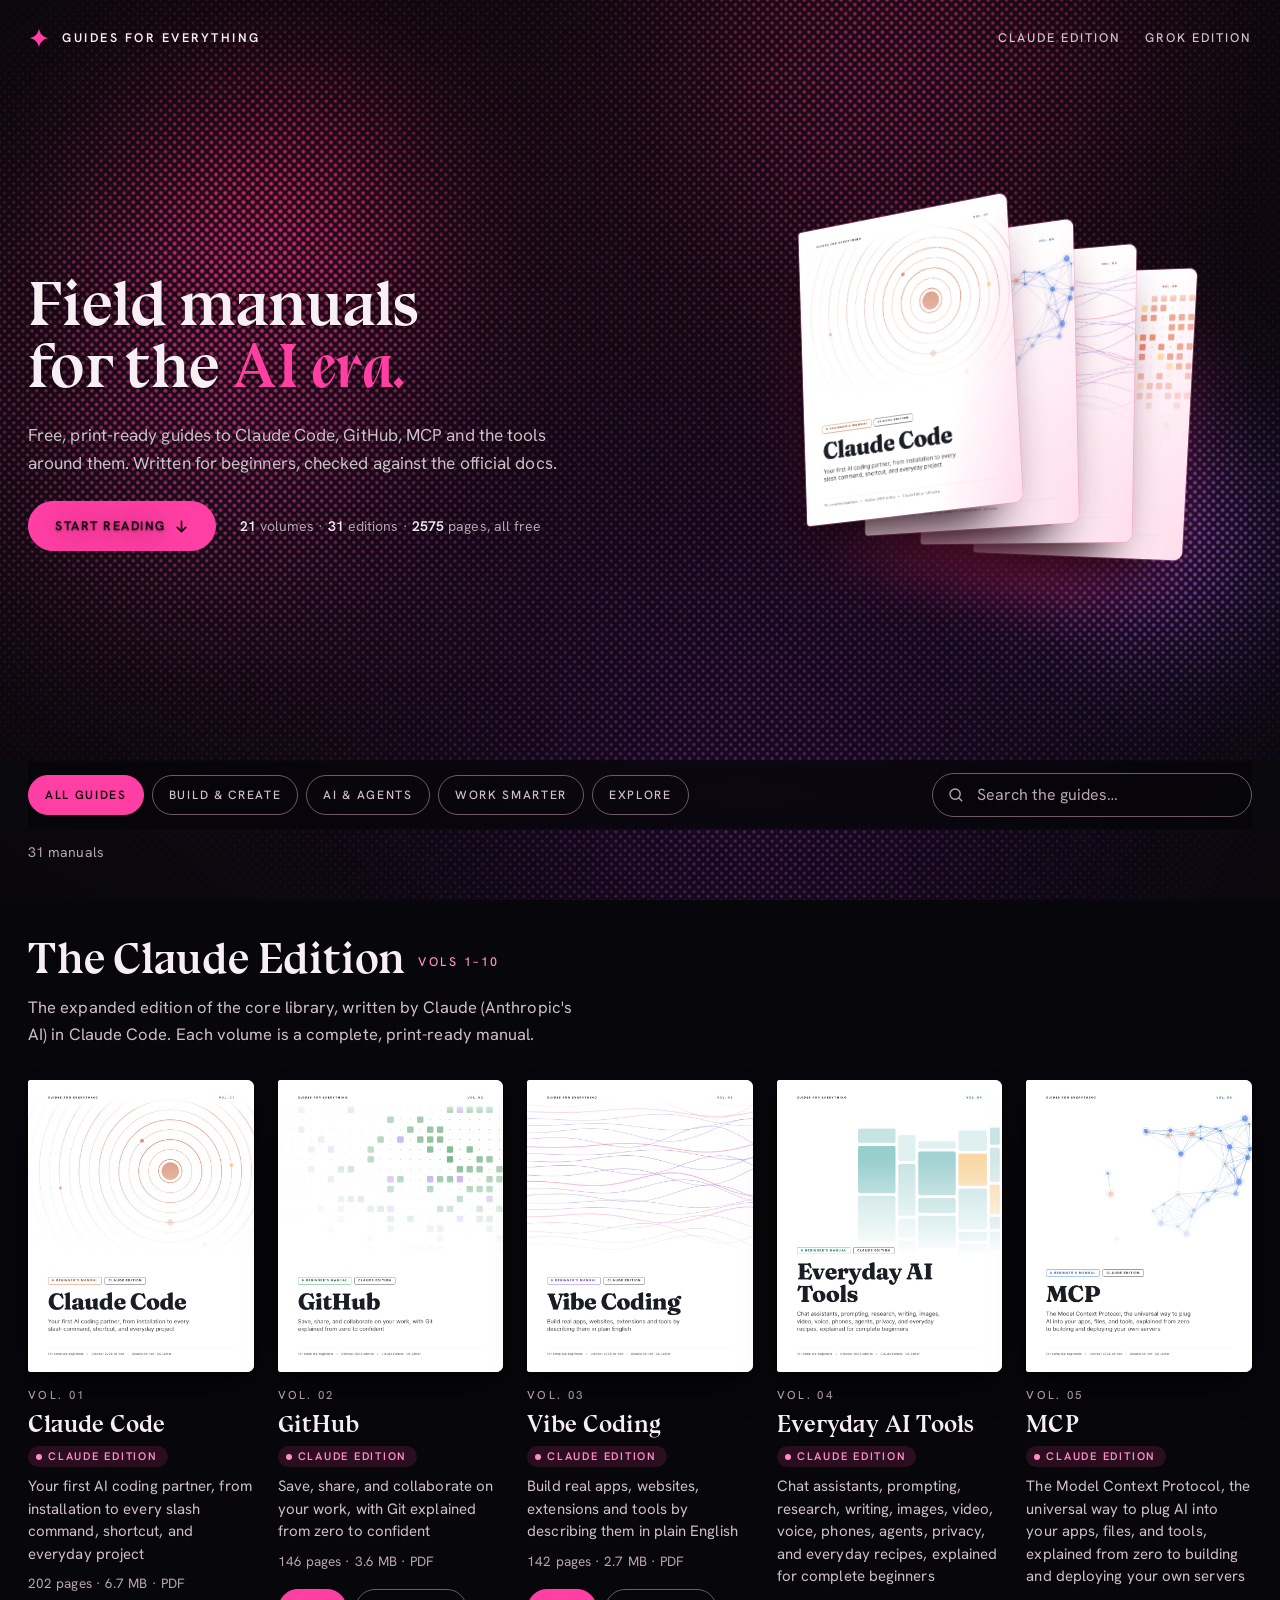
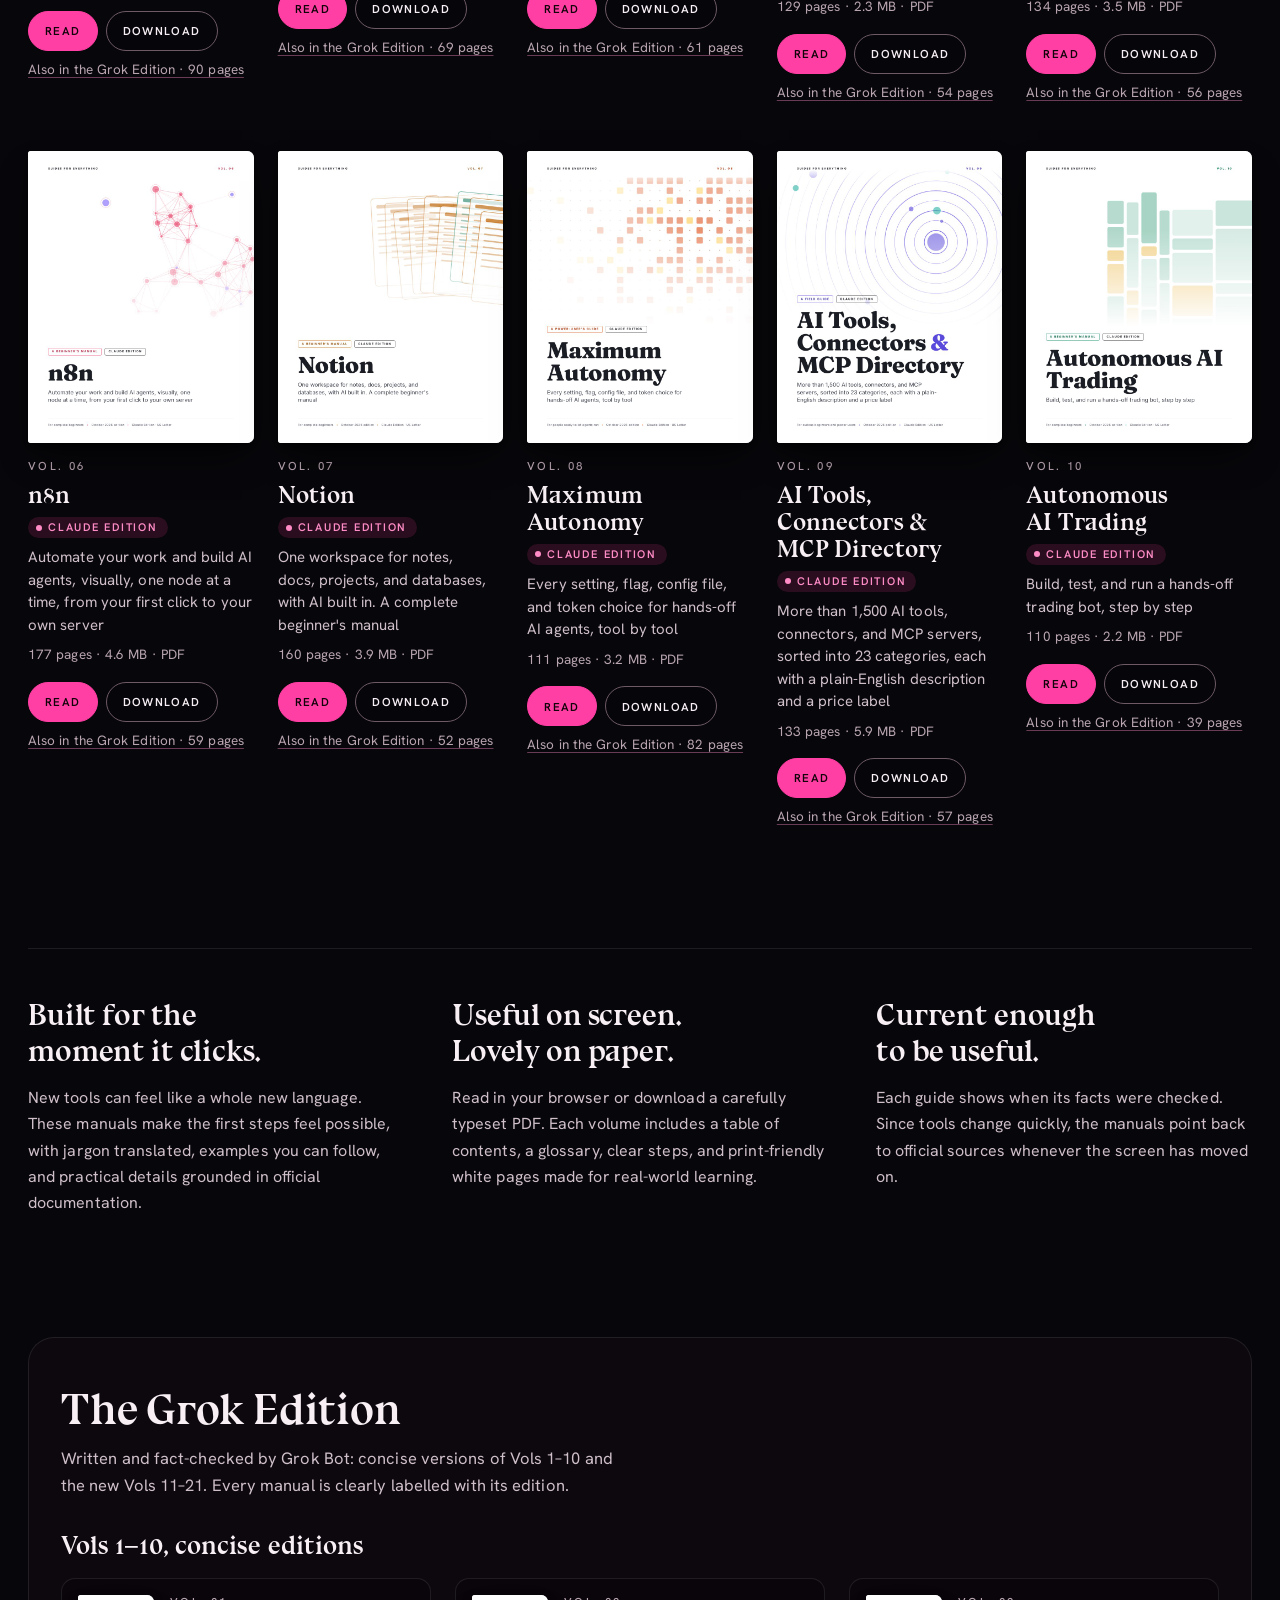
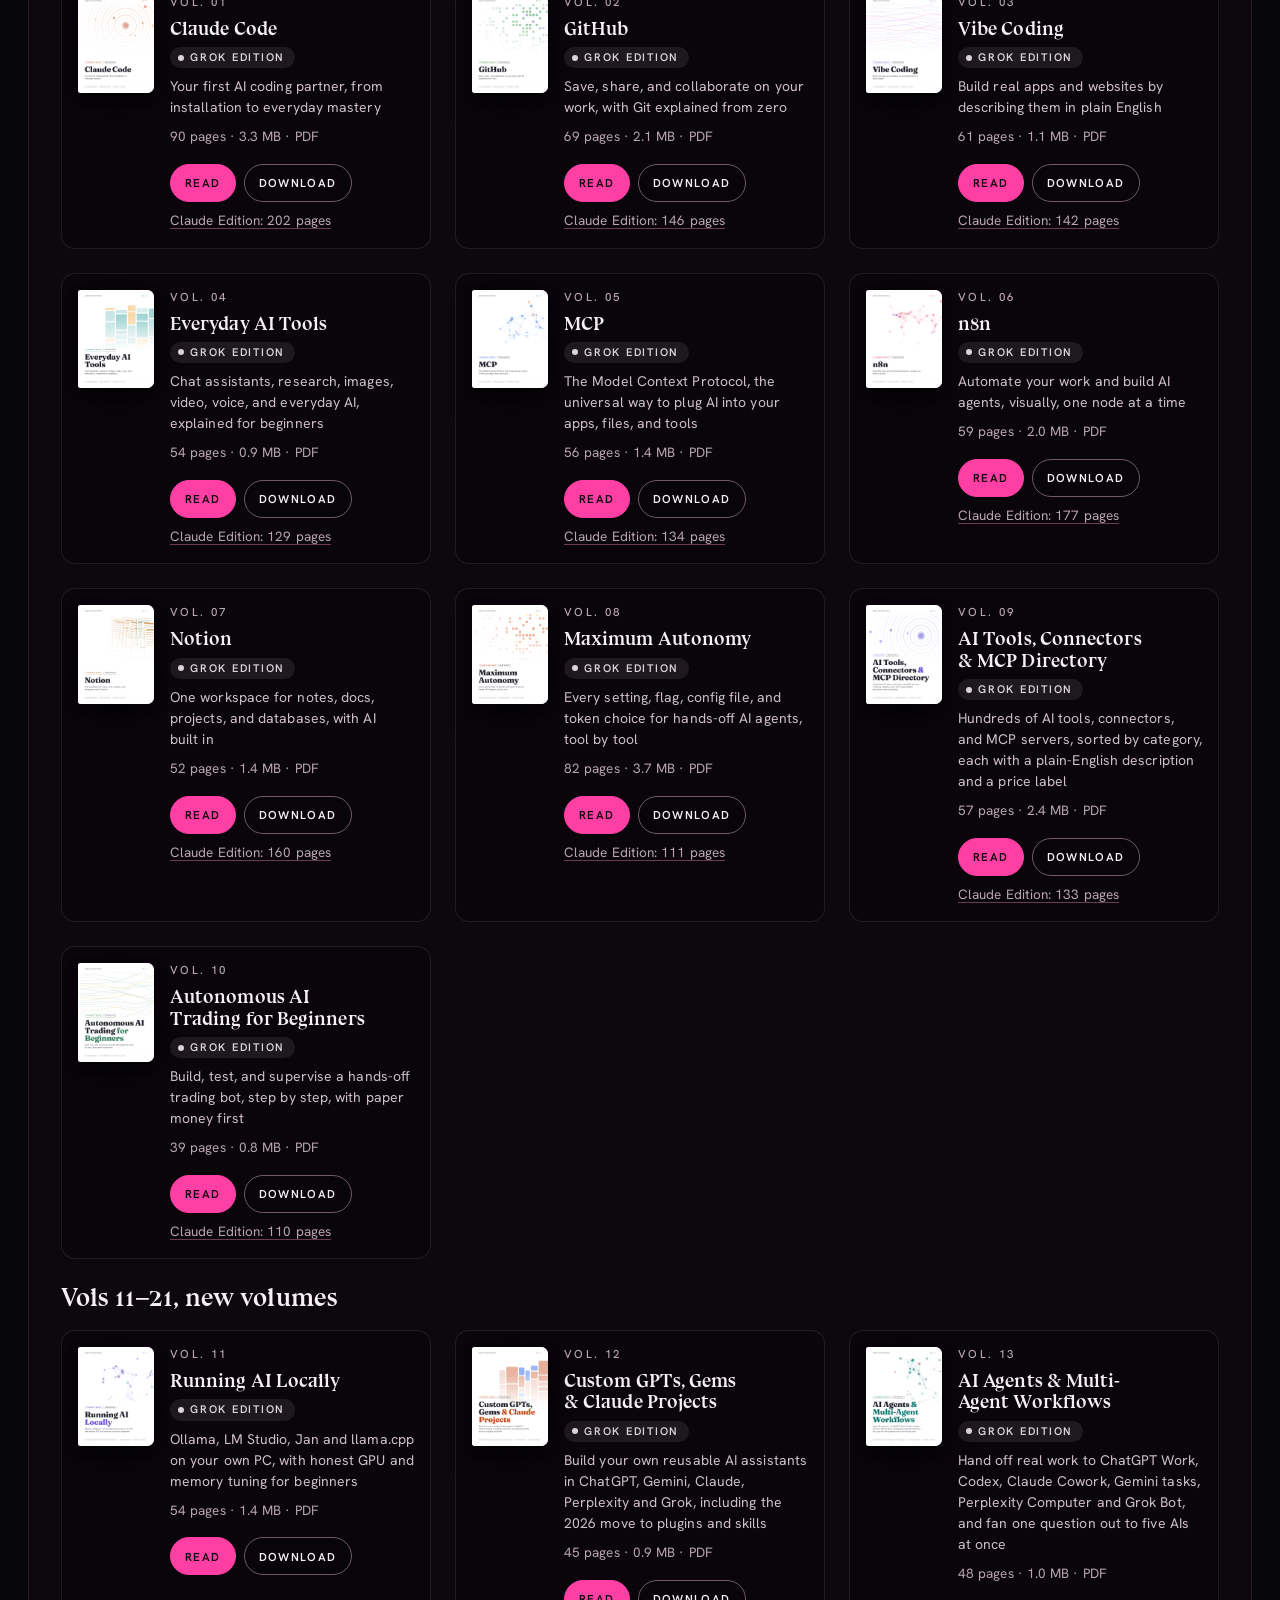
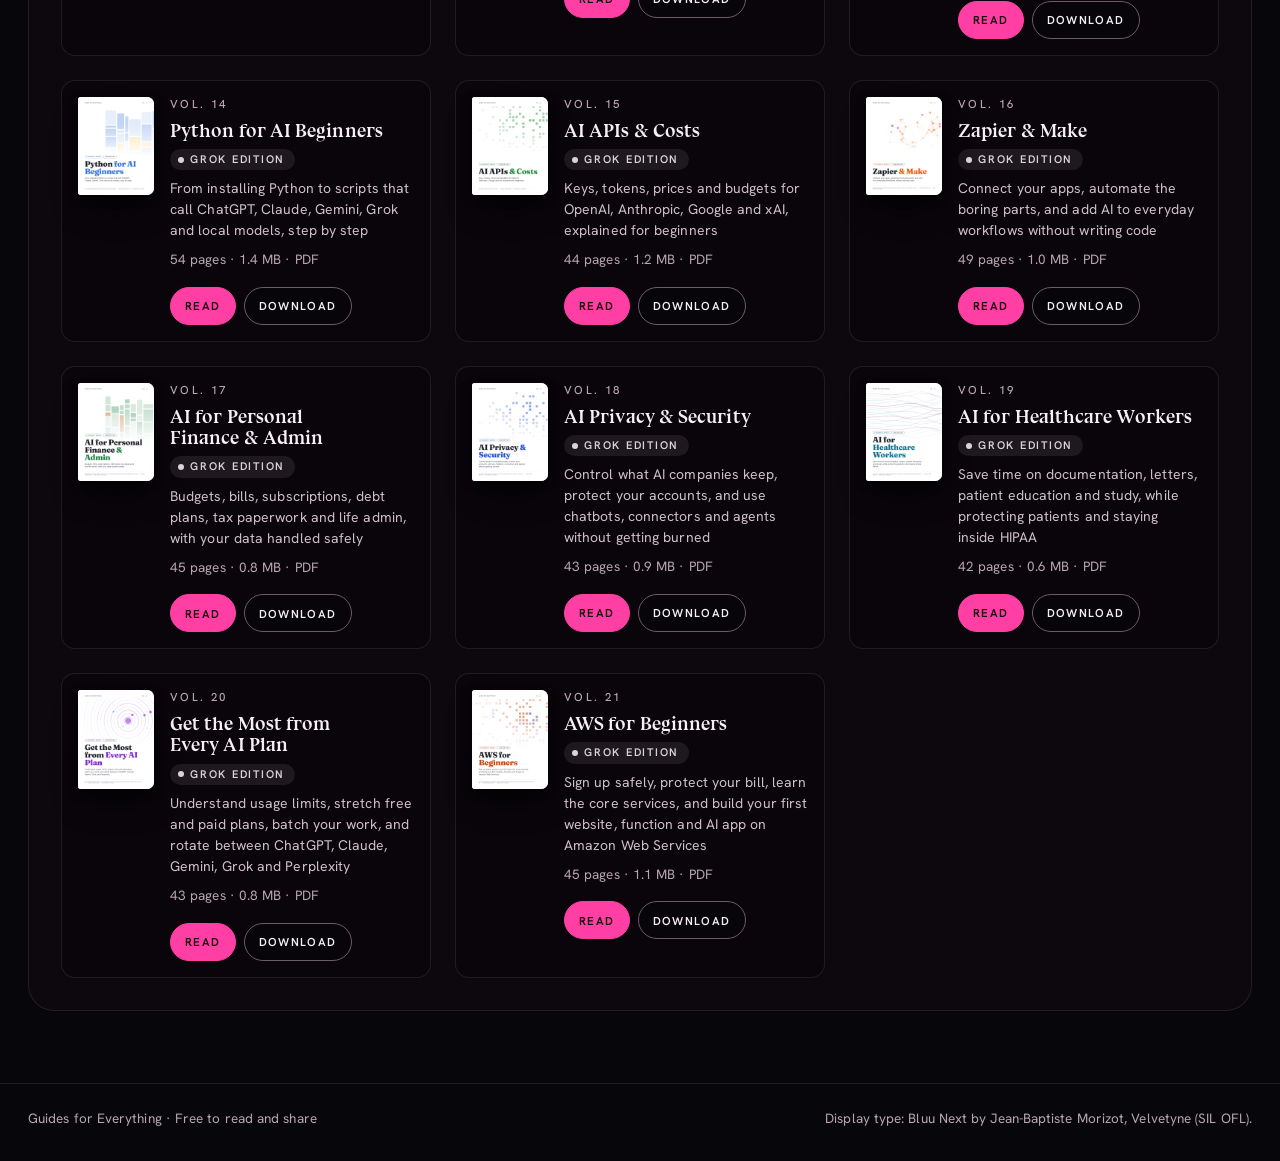
==== commit 3d679af0: "Aurora v4: halftone dot grid modulated by the flowing light (WebGL), 3.5x faster drift, dimmer on ph" ====
--- a/index.html
+++ b/index.html
@@ -13,7 +13,7 @@
 <style>
 /* Guides for Everything, v3. Generated by build.mjs from templates/site.html; edit the template, not index.html.
    Display: Bluu Next (Velvetyne, SIL OFL 1.1, self-hosted in assets/fonts). Text and labels: Hanken Grotesk.
-   Near-black canvas, hot-pink accent, a slow aurora drifting behind everything. */
+   Near-black canvas, hot-pink accent, a halftone aurora flowing behind everything. */
 @font-face { font-family: 'Bluu Next'; src: url(assets/fonts/BluuNext-Bold.woff2) format('woff2'); font-weight: 700; font-style: normal; font-display: swap; }
 @font-face { font-family: 'Bluu Next'; src: url(assets/fonts/BluuNext-Bolditalic.woff2) format('woff2'); font-weight: 700; font-style: italic; font-display: swap; }
 @font-face { font-family: 'Bluu Next Titling'; src: url(assets/fonts/BluuNext-Titling.woff2) format('woff2'); font-weight: 600; font-style: normal; font-display: swap; }
@@ -70,7 +70,7 @@
 .top-link:hover { color: var(--pink-soft); }
 
 .hero { position: relative; display: grid; grid-template-columns: minmax(0, 1fr) minmax(0, 1fr); align-items: center; gap: clamp(32px, 5vw, 72px); min-height: min(76vh, 720px); padding-block: clamp(32px, 6vw, 80px) clamp(48px, 7vw, 96px); }
-.hero-copy { display: grid; gap: var(--s5); max-width: 560px; }
+.hero-copy { display: grid; gap: var(--s5); max-width: 560px; text-shadow: 0 1px 2px rgb(7 6 10 / .55), 0 2px 24px rgb(7 6 10 / .6); }
 h1 { margin: 0; font: 700 clamp(42px, 4.9vw, 72px)/1 var(--display); letter-spacing: -.01em; text-wrap: balance; }
 h1 em { font-style: italic; color: var(--pink); }
 .lede { margin: 0; max-width: 34em; font-size: clamp(17px, 1.35vw, 19px); line-height: 1.6; color: var(--text-2); text-wrap: pretty; }
@@ -822,51 +822,99 @@
 })();
 </script>
 <script>
-// The aurora: soft magenta and violet light drifting behind the page, in the spirit of Gemini's glow.
-// Drawn small (about 1/8 of the screen) and scaled up, so the browser's smoothing does the blur for free.
+// The aurora: magenta, pink and violet light flowing behind the page, seen through a halftone dot grid,
+// in the spirit of Gemini's background. One WebGL pass computes the light field and the dots together;
+// browsers without WebGL get a 2D canvas glow instead. ~30 fps, paused on hidden tabs, still under reduced motion.
 (() => {
   const cv = document.getElementById('aurora');
-  const ctx = cv.getContext('2d', { alpha: false });
   const still = matchMedia('(prefers-reduced-motion: reduce)');
+  const SPEED = 3.5;       // drift speed (3.5x the first version)
+  const STILL_T = 12;      // the frame shown when motion is off
+  // blob: colour, radius (share of the long side), home x/y, drift amplitude x/y, speed, phase
   const blobs = [
-    { c: [255, 46, 136], r: .55, x: .78, y: .12, ax: .16, ay: .10, sp: .061, ph: 0 },
-    { c: [255, 63, 164], r: .42, x: .22, y: .48, ax: .18, ay: .16, sp: .047, ph: 1.7 },
-    { c: [150, 36, 190], r: .50, x: .55, y: .80, ax: .22, ay: .12, sp: .039, ph: 3.1 },
-    { c: [196, 18, 72],  r: .40, x: .12, y: .10, ax: .12, ay: .14, sp: .053, ph: 4.4 },
-    { c: [255, 120, 190], r: .26, x: .62, y: .40, ax: .26, ay: .20, sp: .071, ph: 2.3 },
+    [[1.00, .18, .53], .55, .78, .14, .16, .10, .061, 0.0],
+    [[1.00, .25, .64], .42, .22, .50, .18, .16, .047, 1.7],
+    [[.59, .14, .75],  .50, .55, .82, .22, .12, .039, 3.1],
+    [[.77, .07, .28],  .40, .12, .10, .12, .14, .053, 4.4],
+    [[.66, .36, 1.00], .30, .62, .40, .26, .20, .071, 2.3],
   ];
-  let w = 0, h = 0, raf = 0, last = 0;
-  function size() {
-    const s = 8;
-    w = cv.width = Math.max(64, Math.round(innerWidth / s));
-    h = cv.height = Math.max(64, Math.round(innerHeight / s));
-  }
-  function draw(t) {
-    ctx.globalCompositeOperation = 'source-over';
-    ctx.fillStyle = '#07060a'; ctx.fillRect(0, 0, w, h);
-    ctx.globalCompositeOperation = 'lighter';
-    const m = Math.max(w, h);
-    for (const b of blobs) {
-      const k = t * b.sp + b.ph;
-      const x = (b.x + Math.sin(k) * b.ax + Math.sin(k * .37) * b.ax * .5) * w;
-      const y = (b.y + Math.cos(k * .83) * b.ay) * h;
-      const r = b.r * m * (0.85 + 0.2 * Math.sin(k * 1.3));
-      const g = ctx.createRadialGradient(x, y, 0, x, y, r);
-      const [R, G, B] = b.c;
-      g.addColorStop(0, `rgba(${R},${G},${B},.30)`);
-      g.addColorStop(.45, `rgba(${R},${G},${B},.10)`);
-      g.addColorStop(1, `rgba(${R},${G},${B},0)`);
-      ctx.fillStyle = g; ctx.fillRect(0, 0, w, h);
+  const pos = (b, t, w, h) => {
+    const k = t * b[6] + b[7], m = Math.max(w, h);
+    return [(b[2] + Math.sin(k) * b[4] + Math.sin(k * .37) * b[4] * .5) * w,
+            (b[3] + Math.cos(k * .83) * b[5]) * h,
+            b[1] * m * (.85 + .2 * Math.sin(k * 1.3))];
+  };
+  let raf = 0, last = 0, draw = null, resize = null;
+
+  const gl = cv.getContext('webgl', { alpha: false, antialias: false, premultipliedAlpha: false, powerPreference: 'low-power' });
+  if (gl) {
+    const vs = 'attribute vec2 p;void main(){gl_Position=vec4(p,0.,1.);}';
+    const fs = `precision mediump float;
+      uniform vec2 res; uniform float cell; uniform float gain; uniform vec3 bc[5]; uniform vec3 bp[5];
+      vec3 field(vec2 q){ vec3 c=vec3(0.); for(int i=0;i<5;i++){ float d=length(q-bp[i].xy)/bp[i].z; c+=bc[i]*exp(-3.2*d*d); } return c*gain; }
+      void main(){
+        vec2 f=vec2(gl_FragCoord.x,res.y-gl_FragCoord.y);
+        // a grid turned 45 degrees, like a printed halftone screen
+        mat2 r=mat2(.7071,-.7071,.7071,.7071);
+        vec2 g=r*f/cell; vec2 id=floor(g)+.5; vec2 center=mat2(.7071,.7071,-.7071,.7071)*(id*cell);
+        vec3 lc=field(center); float lum=clamp(dot(lc,vec3(.45,.3,.25)),0.,1.);
+        float rad=.46*sqrt(lum);                         // dot radius follows the light
+        float d=length(g-id);
+        float aa=1.2/cell;
+        float dot=1.-smoothstep(rad-aa,rad+aa,d);
+        vec3 glow=field(f)*.16;                          // the soft light behind the dots
+        vec3 col=vec3(.027,.024,.039)+glow+dot*lc*.95;
+        gl_FragColor=vec4(min(col,vec3(1.)),1.);
+      }`;
+    const sh = (t, src) => { const o = gl.createShader(t); gl.shaderSource(o, src); gl.compileShader(o); return o; };
+    const pr = gl.createProgram();
+    gl.attachShader(pr, sh(gl.VERTEX_SHADER, vs)); gl.attachShader(pr, sh(gl.FRAGMENT_SHADER, fs));
+    gl.linkProgram(pr);
+    if (gl.getProgramParameter(pr, gl.LINK_STATUS)) {
+      gl.useProgram(pr);
+      const buf = gl.createBuffer(); gl.bindBuffer(gl.ARRAY_BUFFER, buf);
+      gl.bufferData(gl.ARRAY_BUFFER, new Float32Array([-1, -1, 3, -1, -1, 3]), gl.STATIC_DRAW);
+      const loc = gl.getAttribLocation(pr, 'p'); gl.enableVertexAttribArray(loc); gl.vertexAttribPointer(loc, 2, gl.FLOAT, false, 0, 0);
+      const U = (n) => gl.getUniformLocation(pr, n);
+      const uRes = U('res'), uCell = U('cell'), uGain = U('gain'), uBc = U('bc'), uBp = U('bp');
+      gl.uniform3fv(uBc, new Float32Array(blobs.flatMap((b) => b[0])));
+      let dpr = 1;
+      resize = () => {
+        dpr = Math.min(devicePixelRatio || 1, 1.5);
+        cv.width = Math.round(innerWidth * dpr); cv.height = Math.round(innerHeight * dpr);
+        gl.viewport(0, 0, cv.width, cv.height);
+        gl.uniform2f(uRes, cv.width, cv.height);
+        gl.uniform1f(uCell, 6.5 * dpr);                 // dot pitch: 6.5 CSS px
+        gl.uniform1f(uGain, innerWidth < 700 ? .3 : .5); // phones: the light covers more of the screen, so dim it
+      };
+      draw = (t) => {
+        const w = cv.width, h = cv.height, p = [];
+        for (const b of blobs) p.push(...pos(b, t, w, h));
+        gl.uniform3fv(uBp, new Float32Array(p));
+        gl.drawArrays(gl.TRIANGLES, 0, 3);
+      };
     }
   }
-  function loop(now) {
-    raf = requestAnimationFrame(loop);
-    if (now - last < 33) return; // ~30 fps is plenty for light this soft
-    last = now; draw(now / 1000);
+  if (!draw) {
+    // 2D fallback: the glow alone, drawn small and scaled up so smoothing does the blur
+    const ctx = cv.getContext('2d', { alpha: false });
+    resize = () => { cv.width = Math.max(64, Math.round(innerWidth / 8)); cv.height = Math.max(64, Math.round(innerHeight / 8)); };
+    draw = (t) => {
+      const w = cv.width, h = cv.height;
+      ctx.globalCompositeOperation = 'source-over'; ctx.fillStyle = '#07060a'; ctx.fillRect(0, 0, w, h);
+      ctx.globalCompositeOperation = 'lighter';
+      for (const b of blobs) {
+        const [x, y, r] = pos(b, t, w, h), [R, G, B] = b[0].map((v) => Math.round(v * 255));
+        const g = ctx.createRadialGradient(x, y, 0, x, y, r);
+        g.addColorStop(0, `rgba(${R},${G},${B},.30)`); g.addColorStop(.45, `rgba(${R},${G},${B},.10)`); g.addColorStop(1, `rgba(${R},${G},${B},0)`);
+        ctx.fillStyle = g; ctx.fillRect(0, 0, w, h);
+      }
+    };
   }
-  function start() { cancelAnimationFrame(raf); if (still.matches || document.hidden) { draw(8); return; } raf = requestAnimationFrame(loop); }
-  size(); draw(8); cv.classList.add('on'); start();
-  addEventListener('resize', () => { size(); draw(performance.now() / 1000); }, { passive: true });
+  const loop = (now) => { raf = requestAnimationFrame(loop); if (now - last < 33) return; last = now; draw(STILL_T + now / 1000 * SPEED); };
+  const start = () => { cancelAnimationFrame(raf); if (still.matches || document.hidden) { draw(STILL_T); return; } raf = requestAnimationFrame(loop); };
+  resize(); draw(STILL_T); cv.classList.add('on'); start();
+  addEventListener('resize', () => { resize(); draw(STILL_T + performance.now() / 1000 * SPEED); }, { passive: true });
   document.addEventListener('visibilitychange', () => (document.hidden ? cancelAnimationFrame(raf) : start()));
   still.addEventListener?.('change', start);
 })();
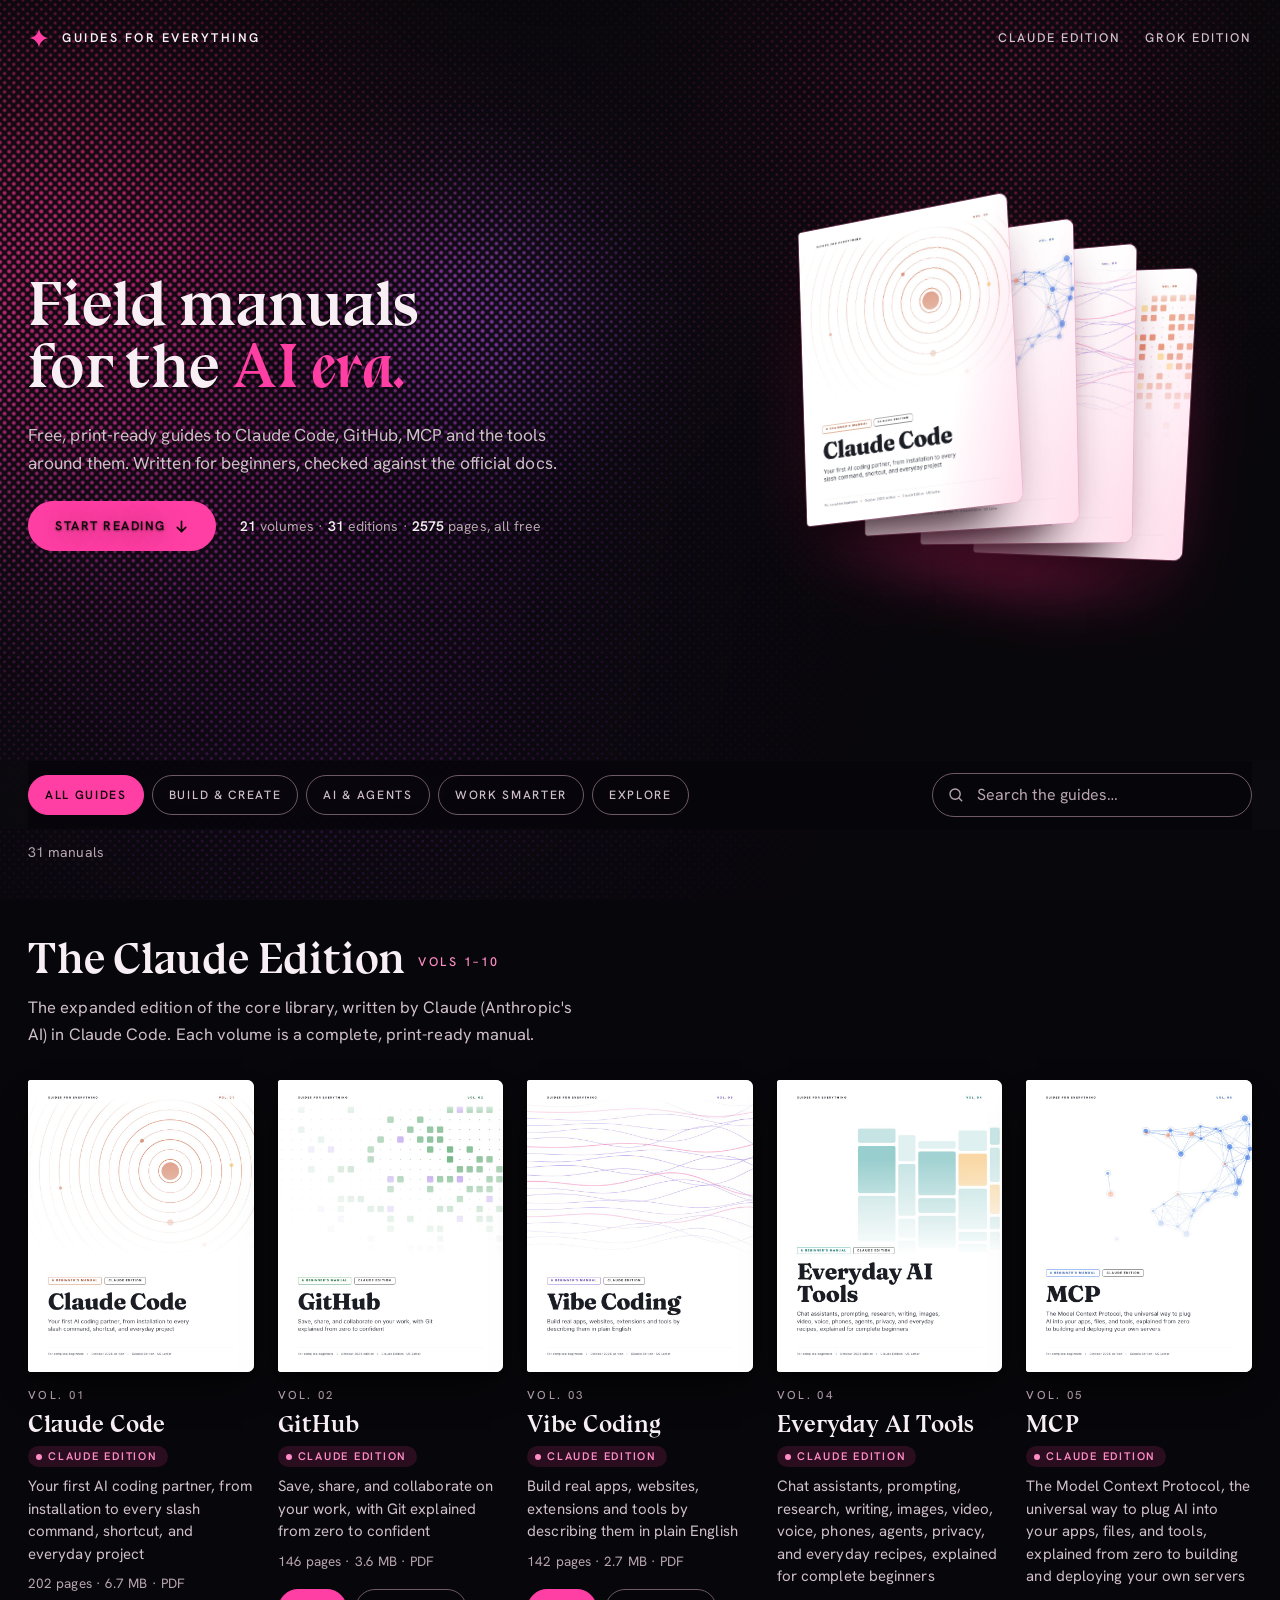
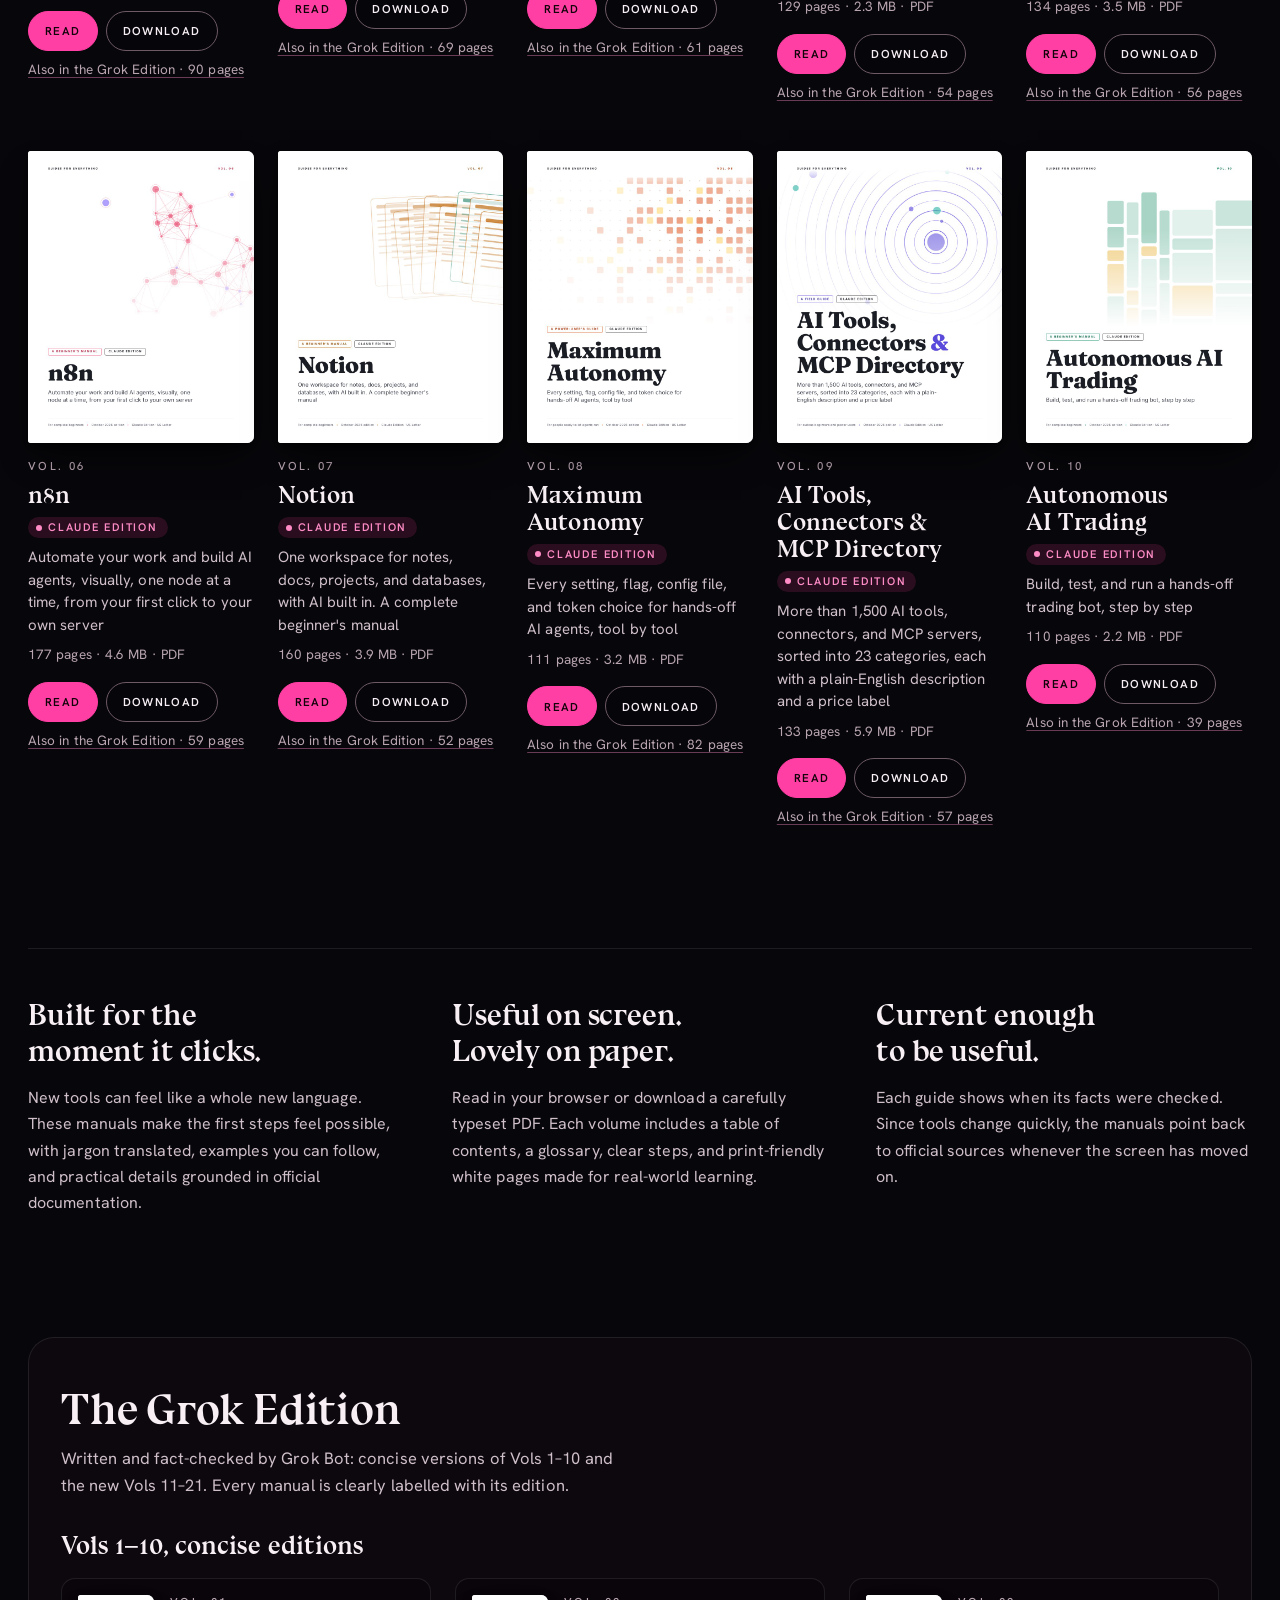
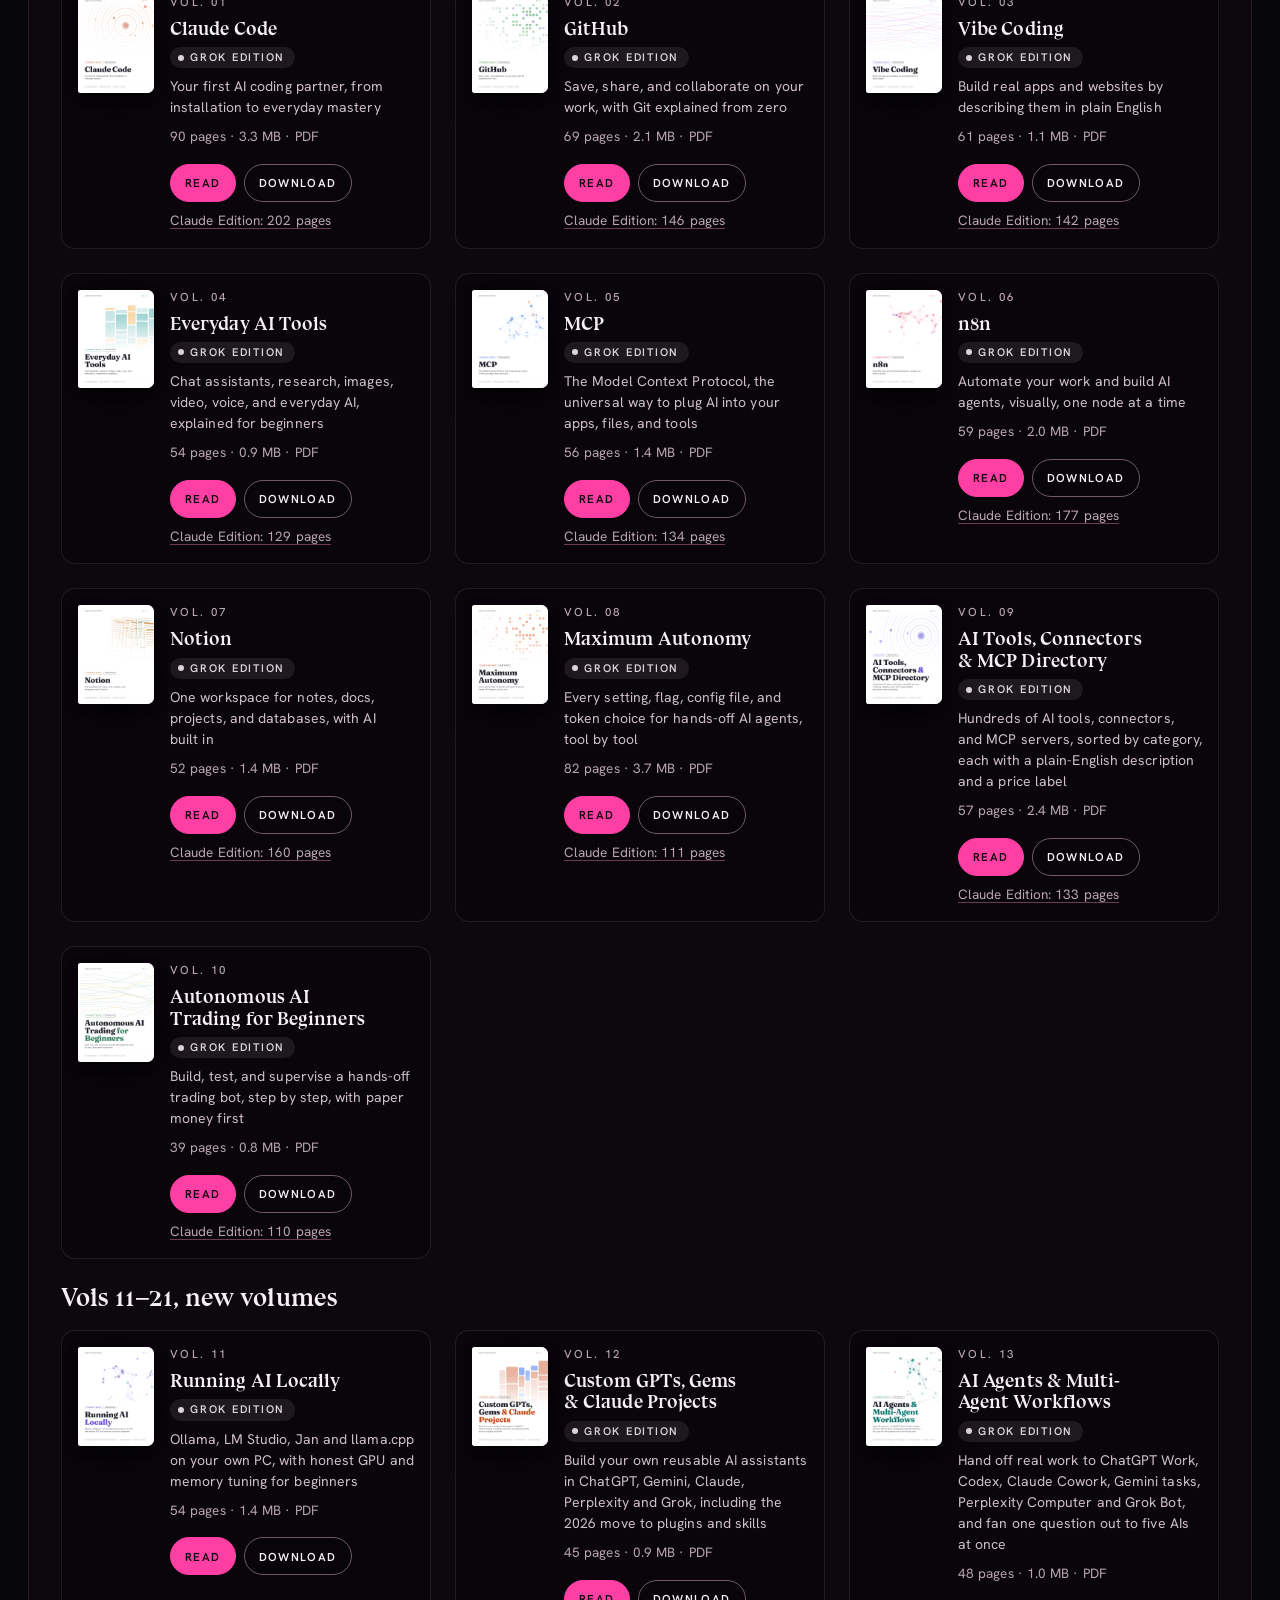
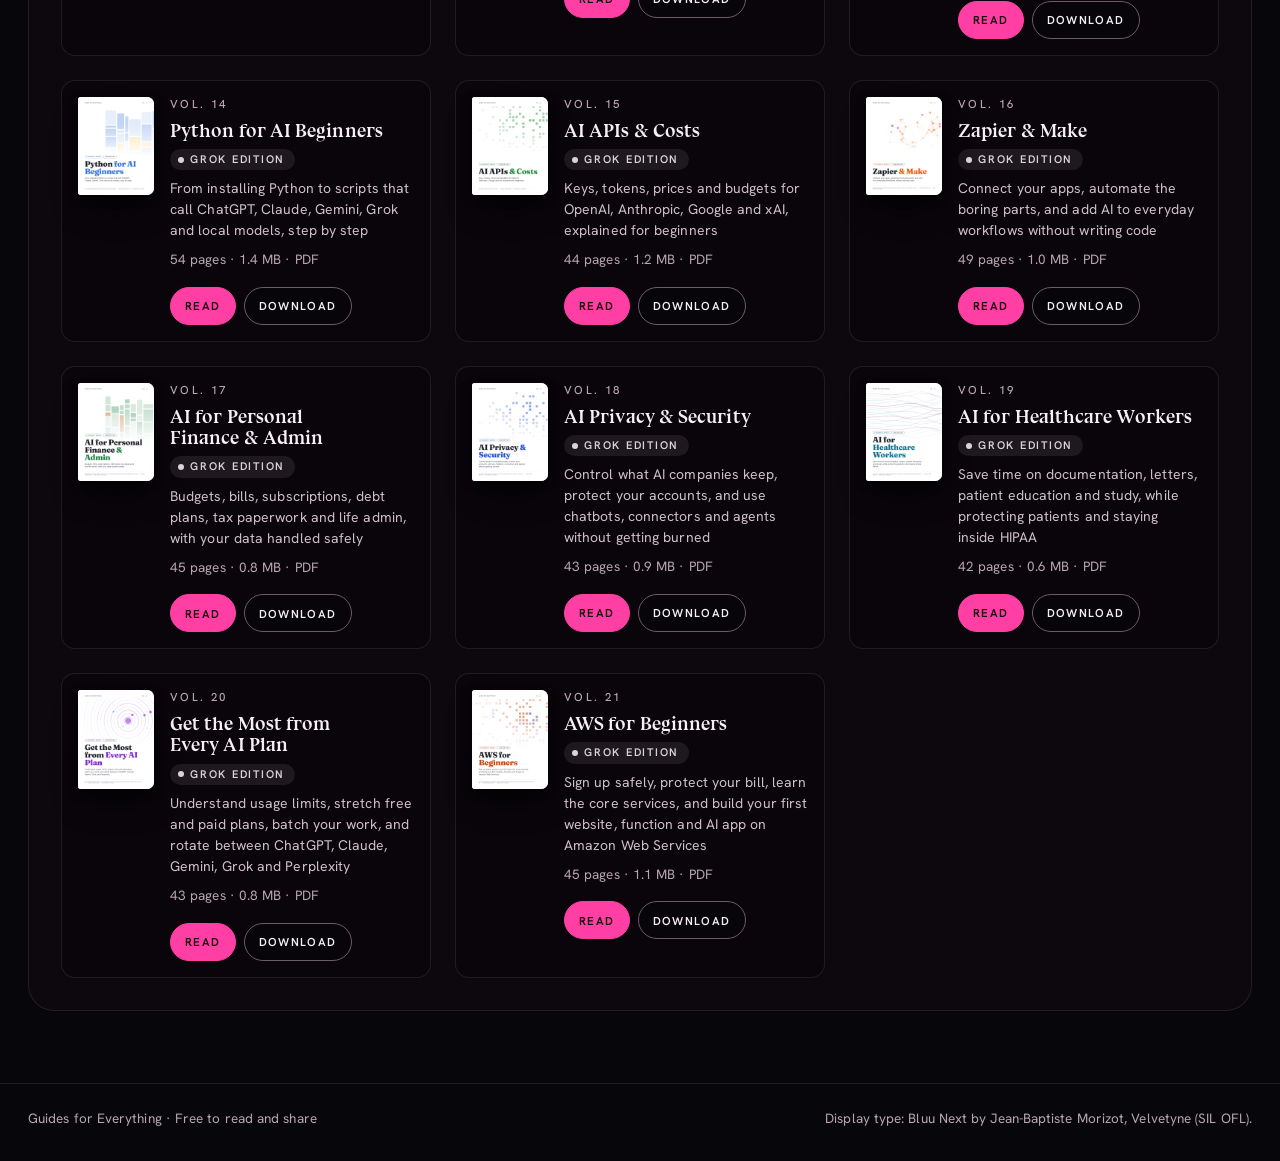
==== commit 49131a43: "Aurora v5: 3x faster drift (10.5x v3) at 60 fps; ~24% dimmer light, ~37% dimmer base glow" ====
--- a/index.html
+++ b/index.html
@@ -824,11 +824,11 @@
 <script>
 // The aurora: magenta, pink and violet light flowing behind the page, seen through a halftone dot grid,
 // in the spirit of Gemini's background. One WebGL pass computes the light field and the dots together;
-// browsers without WebGL get a 2D canvas glow instead. ~30 fps, paused on hidden tabs, still under reduced motion.
+// browsers without WebGL get a 2D canvas glow instead. 60 fps, paused on hidden tabs, still under reduced motion.
 (() => {
   const cv = document.getElementById('aurora');
   const still = matchMedia('(prefers-reduced-motion: reduce)');
-  const SPEED = 3.5;       // drift speed (3.5x the first version)
+  const SPEED = 10.5;      // drift speed (10.5x the first version; v4 was 3.5x)
   const STILL_T = 12;      // the frame shown when motion is off
   // blob: colour, radius (share of the long side), home x/y, drift amplitude x/y, speed, phase
   const blobs = [
@@ -844,7 +844,7 @@
             (b[3] + Math.cos(k * .83) * b[5]) * h,
             b[1] * m * (.85 + .2 * Math.sin(k * 1.3))];
   };
-  let raf = 0, last = 0, draw = null, resize = null;
+  let raf = 0, draw = null, resize = null;
 
   const gl = cv.getContext('webgl', { alpha: false, antialias: false, premultipliedAlpha: false, powerPreference: 'low-power' });
   if (gl) {
@@ -862,7 +862,7 @@
         float d=length(g-id);
         float aa=1.2/cell;
         float dot=1.-smoothstep(rad-aa,rad+aa,d);
-        vec3 glow=field(f)*.16;                          // the soft light behind the dots
+        vec3 glow=field(f)*.10;                          // the soft light behind the dots
         vec3 col=vec3(.027,.024,.039)+glow+dot*lc*.95;
         gl_FragColor=vec4(min(col,vec3(1.)),1.);
       }`;
@@ -885,7 +885,7 @@
         gl.viewport(0, 0, cv.width, cv.height);
         gl.uniform2f(uRes, cv.width, cv.height);
         gl.uniform1f(uCell, 6.5 * dpr);                 // dot pitch: 6.5 CSS px
-        gl.uniform1f(uGain, innerWidth < 700 ? .3 : .5); // phones: the light covers more of the screen, so dim it
+        gl.uniform1f(uGain, innerWidth < 700 ? .23 : .38); // phones: the light covers more of the screen, so dim it
       };
       draw = (t) => {
         const w = cv.width, h = cv.height, p = [];
@@ -906,12 +906,12 @@
       for (const b of blobs) {
         const [x, y, r] = pos(b, t, w, h), [R, G, B] = b[0].map((v) => Math.round(v * 255));
         const g = ctx.createRadialGradient(x, y, 0, x, y, r);
-        g.addColorStop(0, `rgba(${R},${G},${B},.30)`); g.addColorStop(.45, `rgba(${R},${G},${B},.10)`); g.addColorStop(1, `rgba(${R},${G},${B},0)`);
+        g.addColorStop(0, `rgba(${R},${G},${B},.22)`); g.addColorStop(.45, `rgba(${R},${G},${B},.07)`); g.addColorStop(1, `rgba(${R},${G},${B},0)`);
         ctx.fillStyle = g; ctx.fillRect(0, 0, w, h);
       }
     };
   }
-  const loop = (now) => { raf = requestAnimationFrame(loop); if (now - last < 33) return; last = now; draw(STILL_T + now / 1000 * SPEED); };
+  const loop = (now) => { raf = requestAnimationFrame(loop); draw(STILL_T + now / 1000 * SPEED); }; // every frame (60 fps) so the faster drift stays smooth
   const start = () => { cancelAnimationFrame(raf); if (still.matches || document.hidden) { draw(STILL_T); return; } raf = requestAnimationFrame(loop); };
   resize(); draw(STILL_T); cv.classList.add('on'); start();
   addEventListener('resize', () => { resize(); draw(STILL_T + performance.now() / 1000 * SPEED); }, { passive: true });
